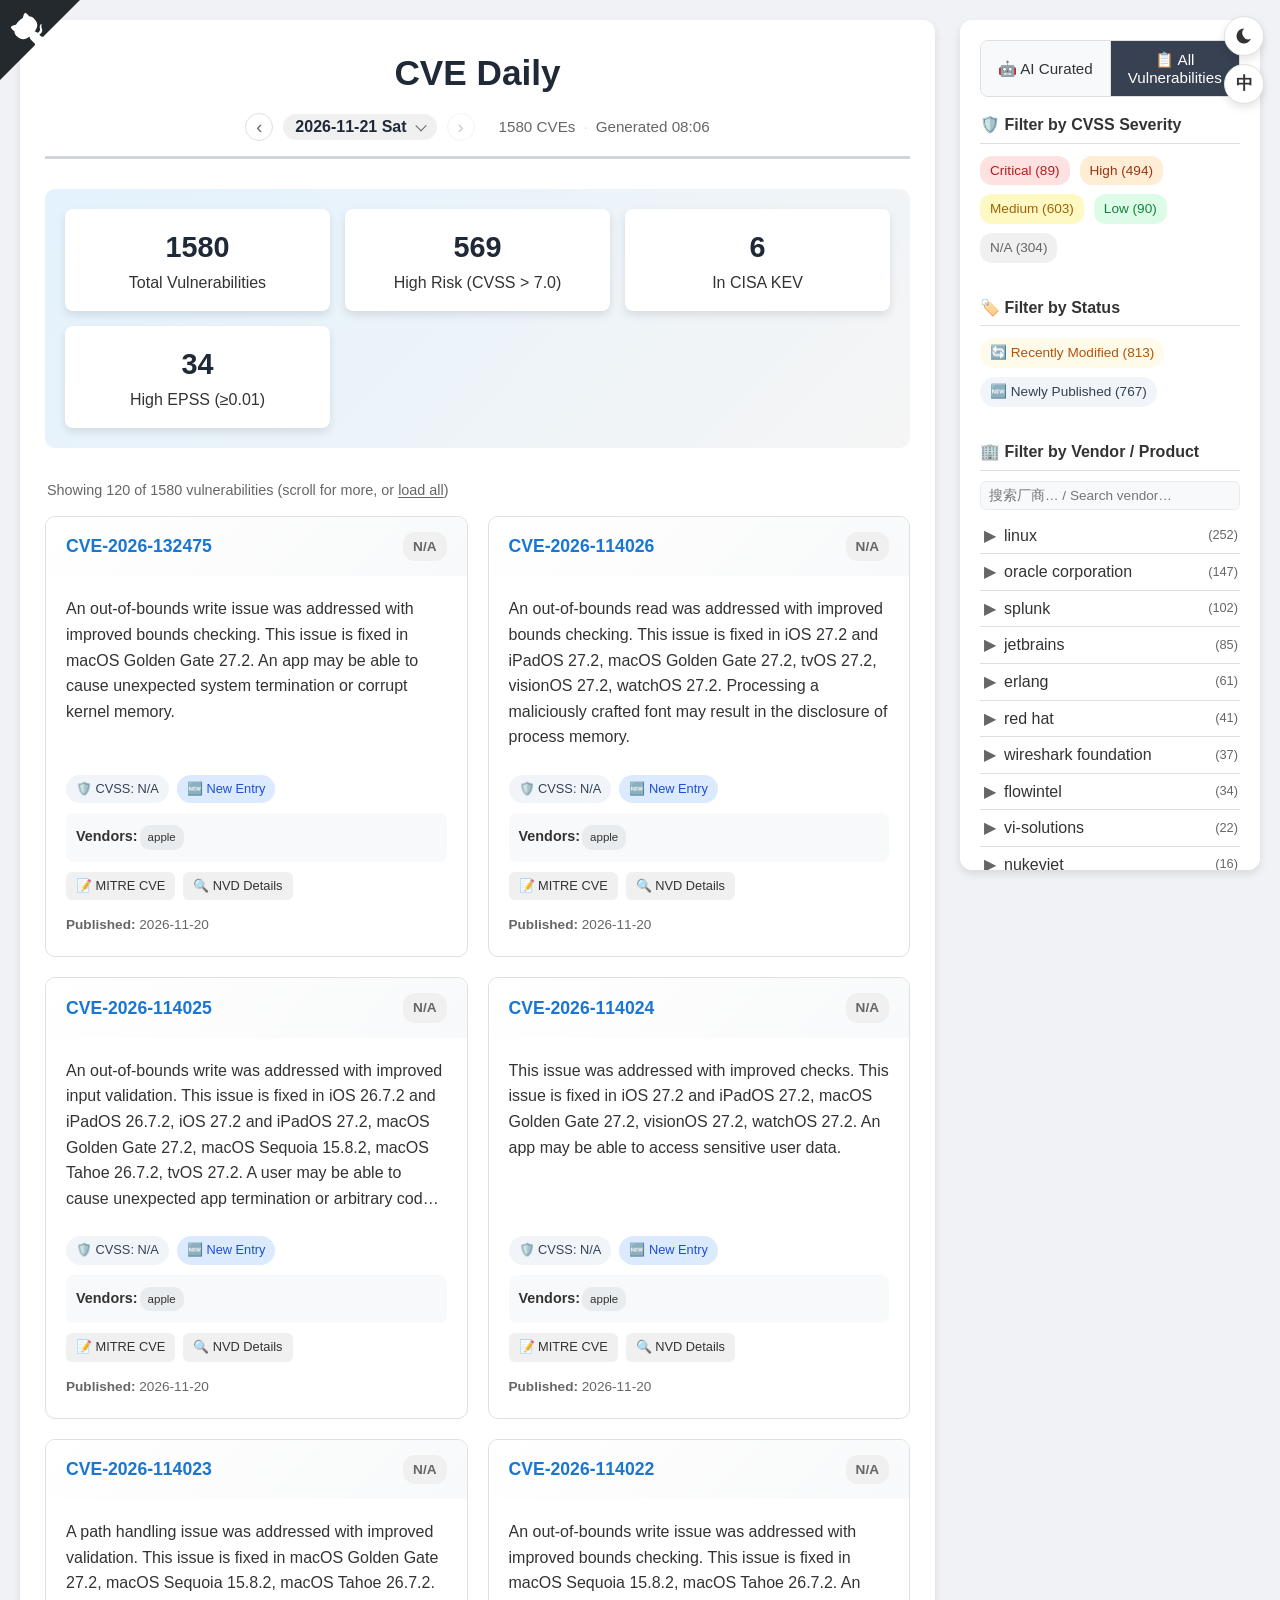
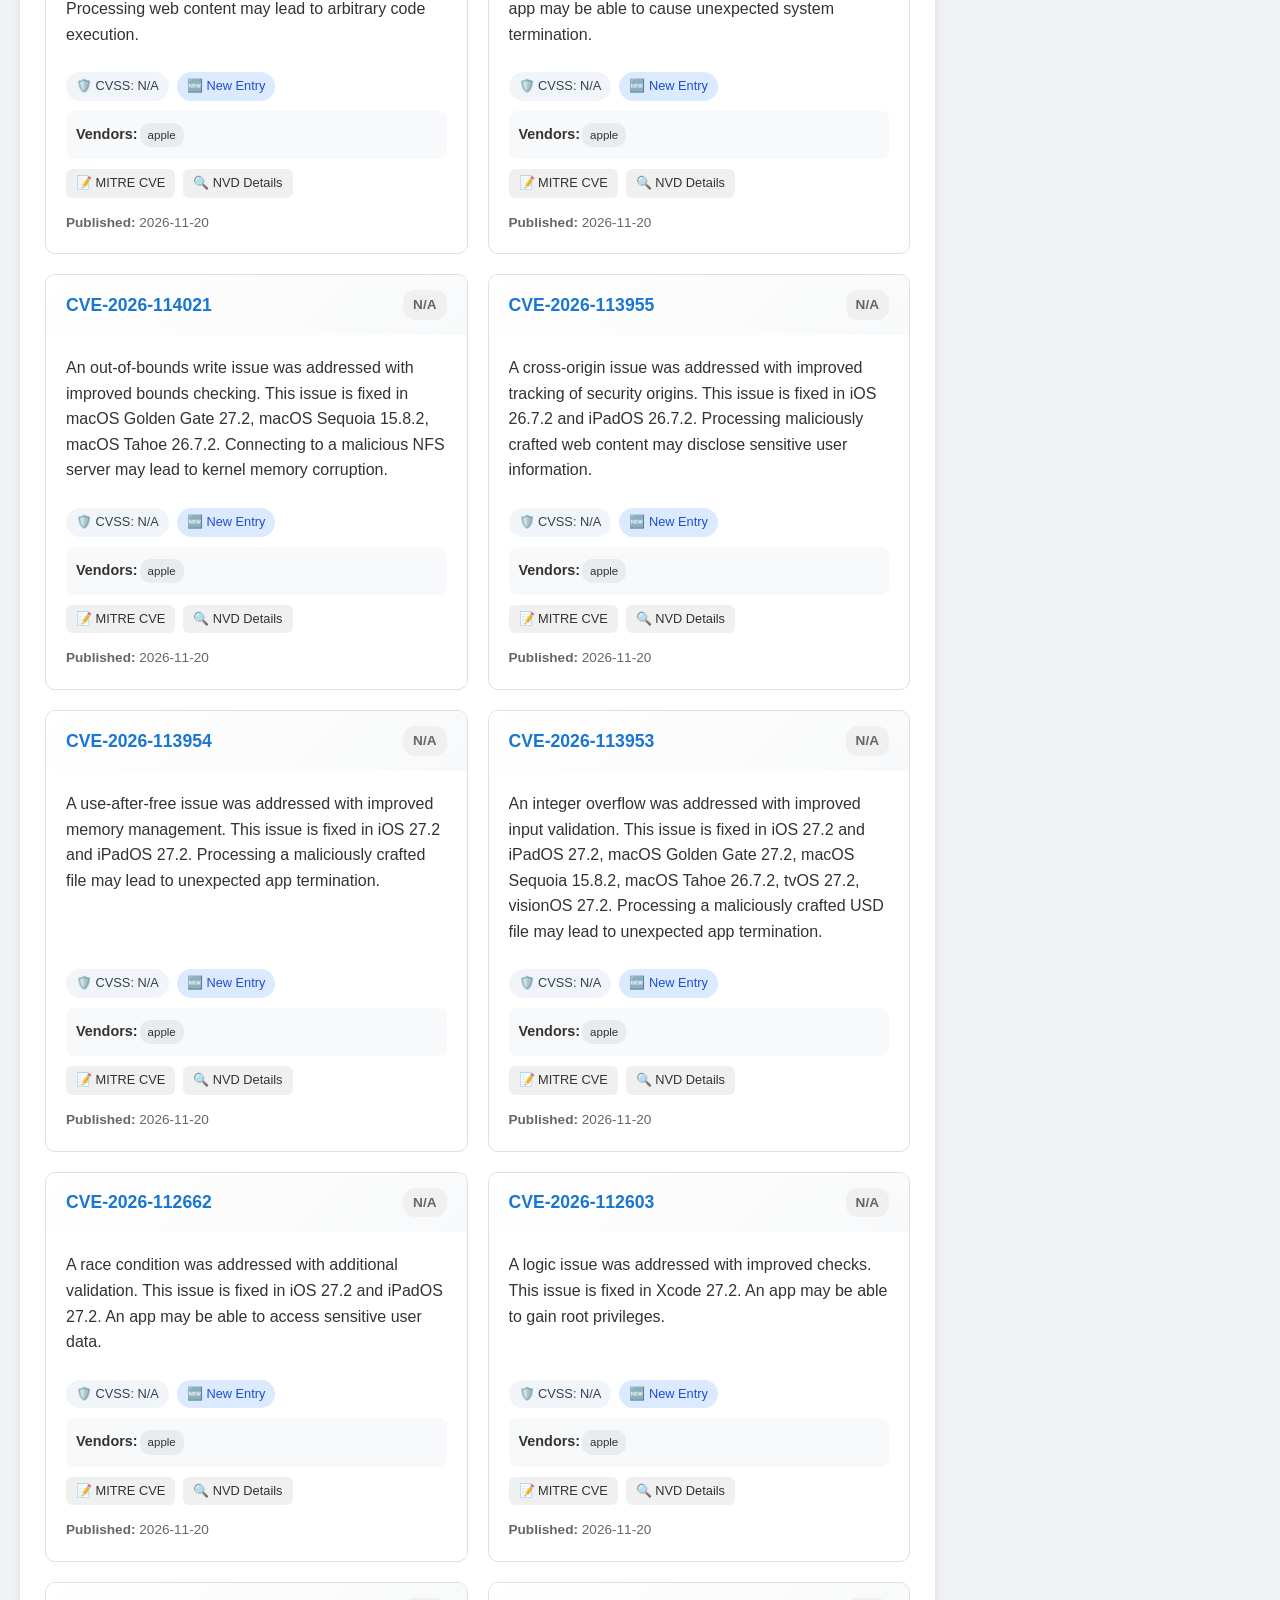
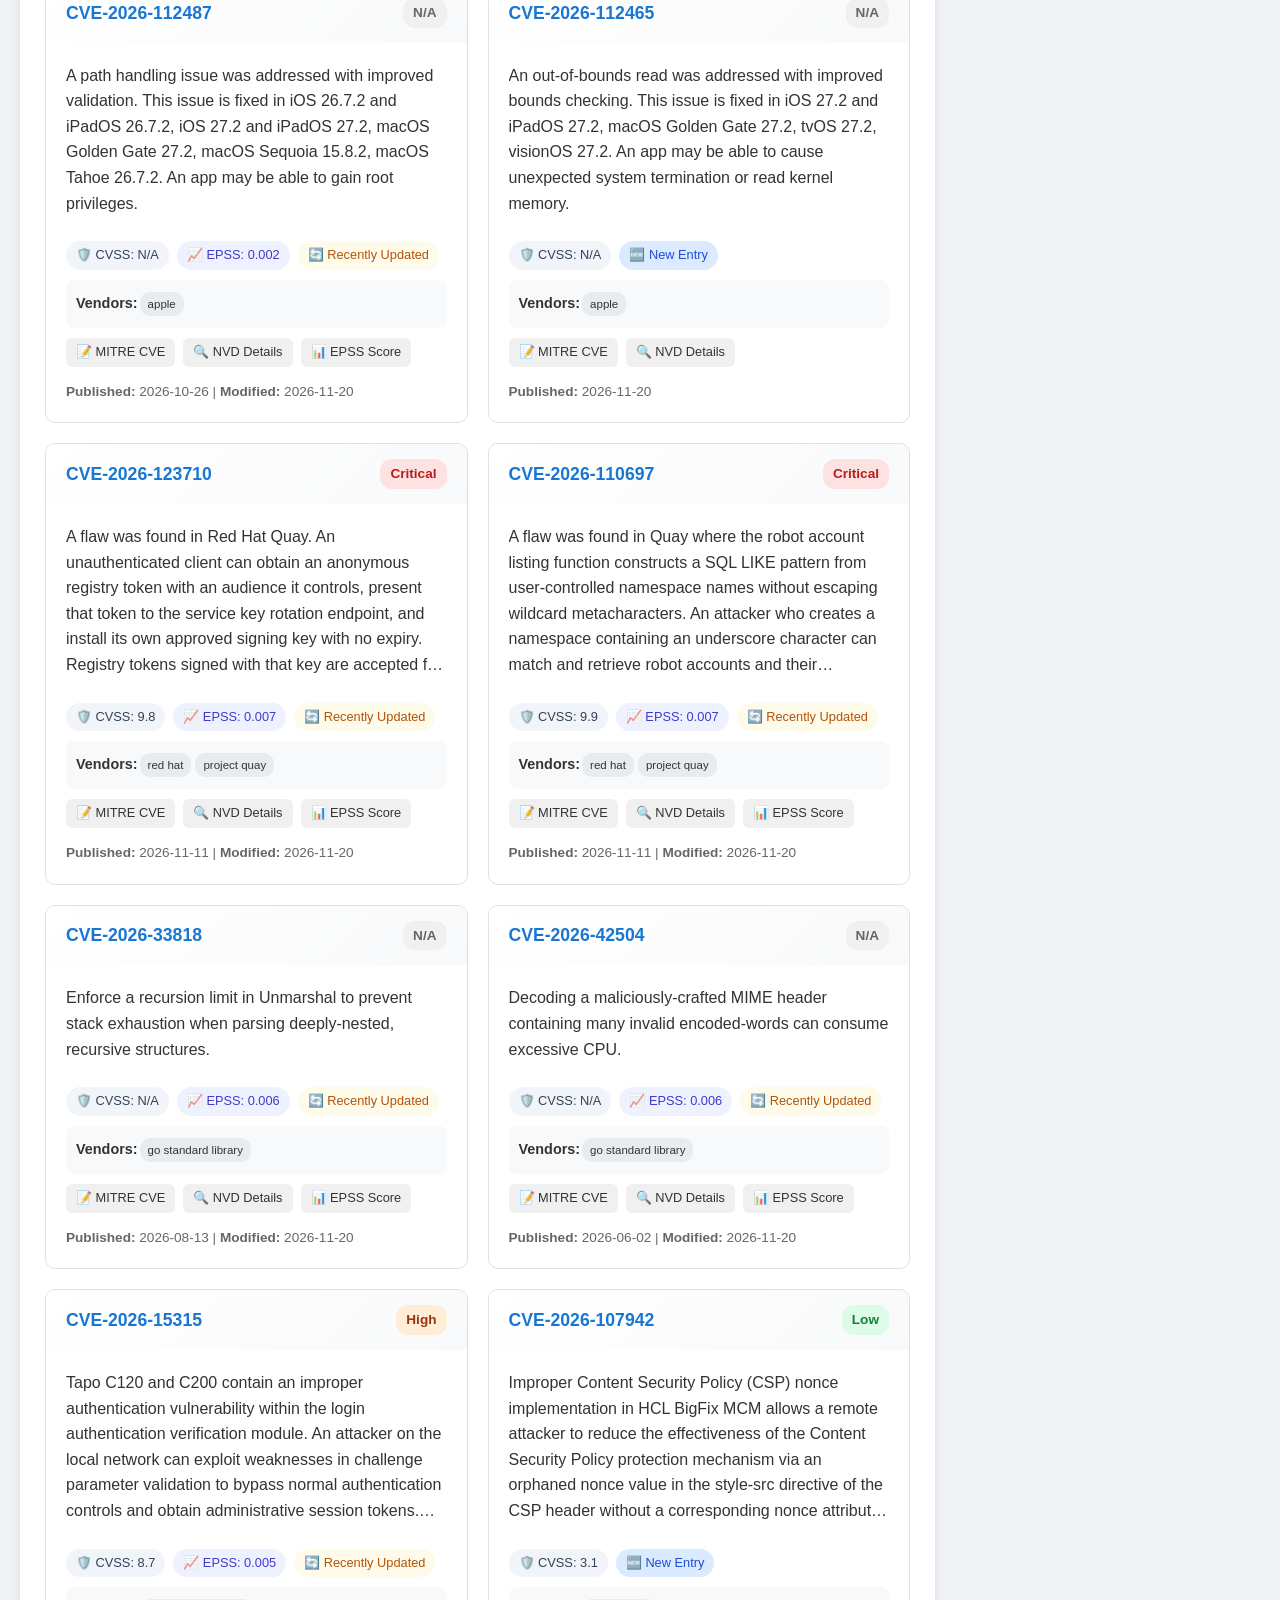
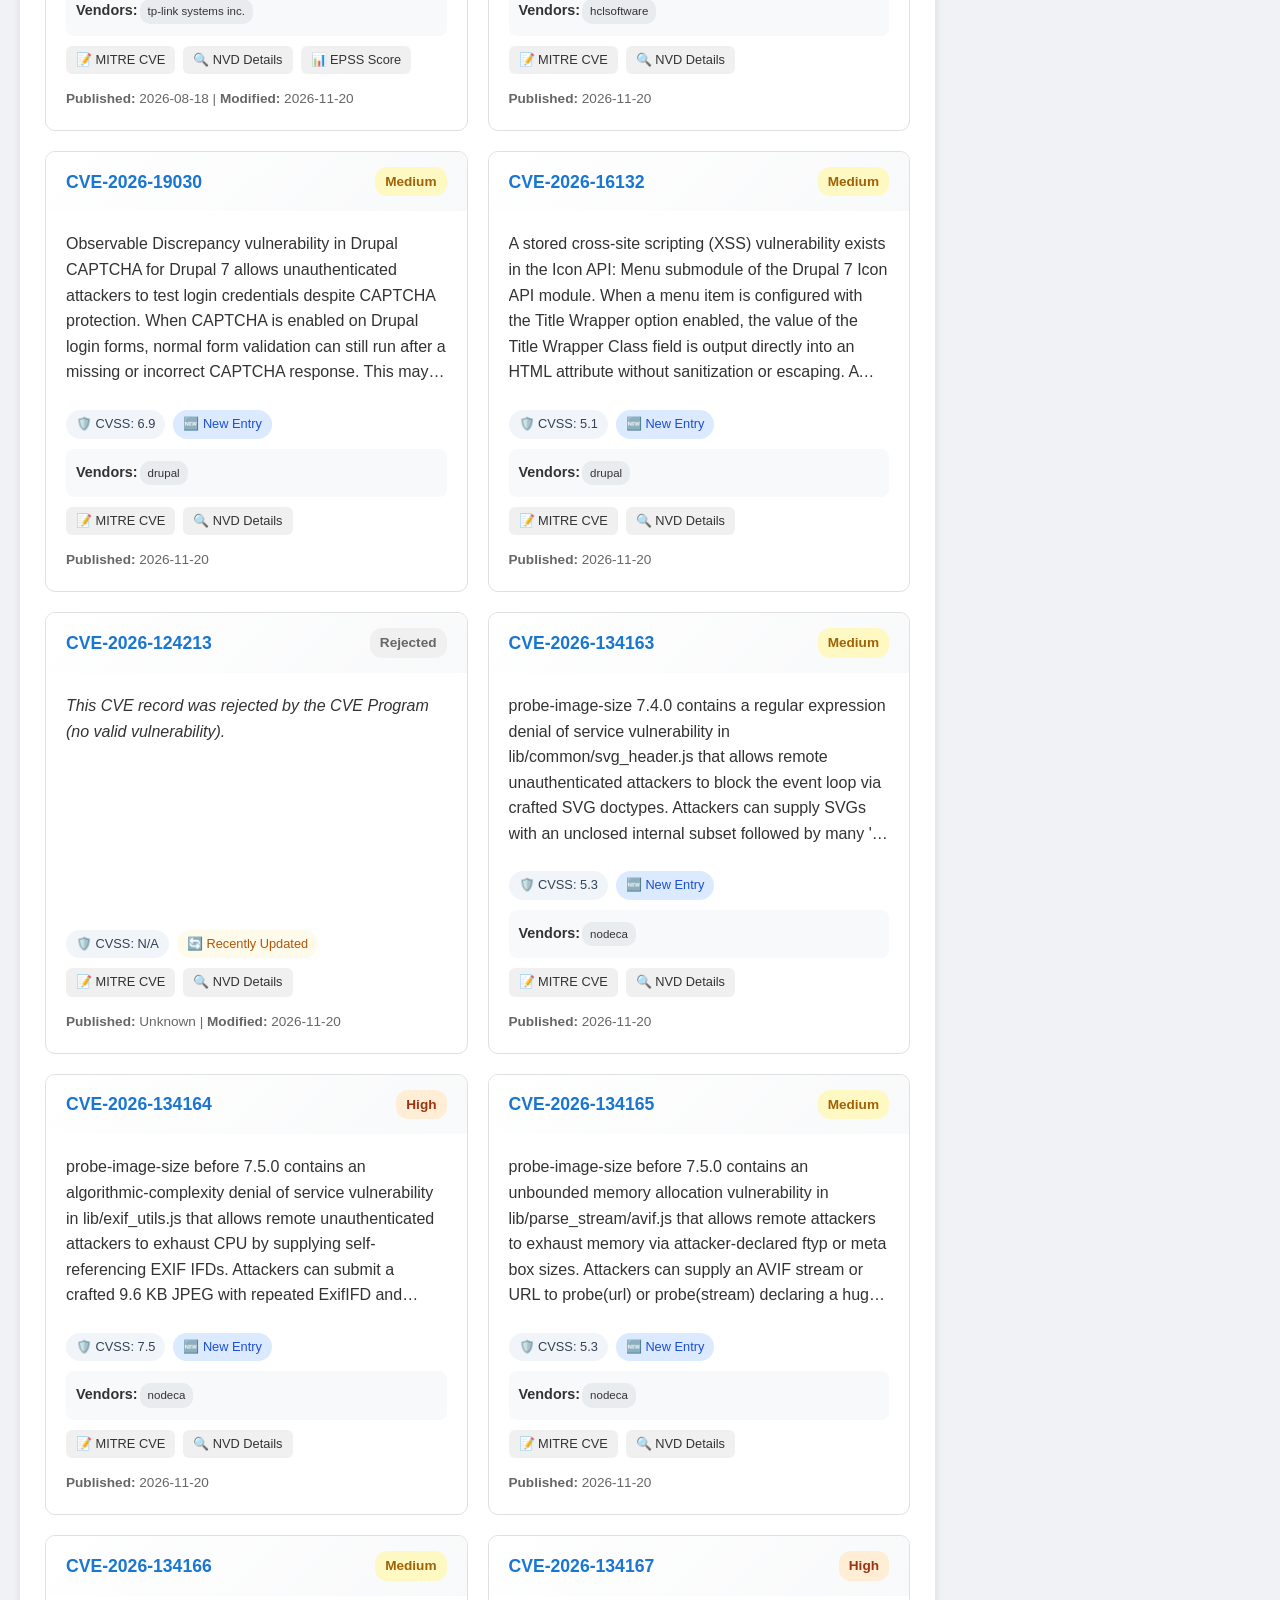
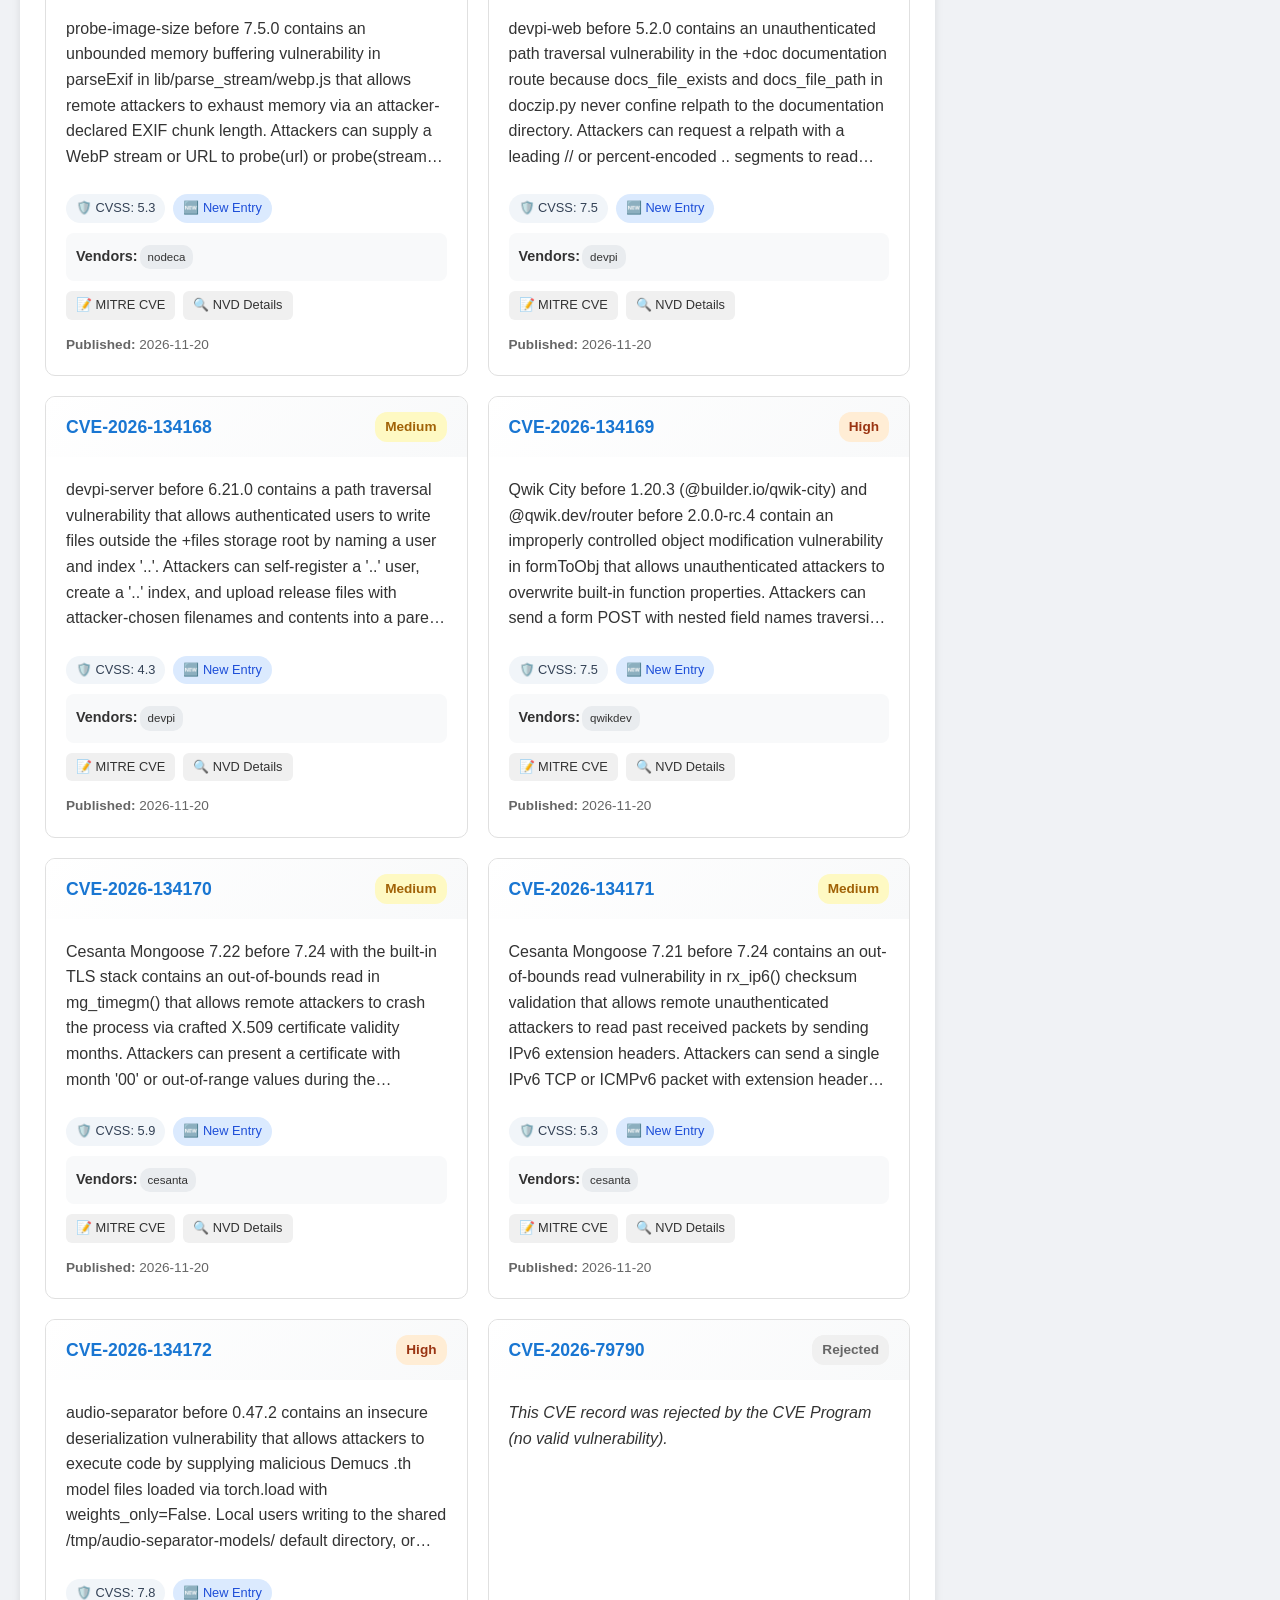
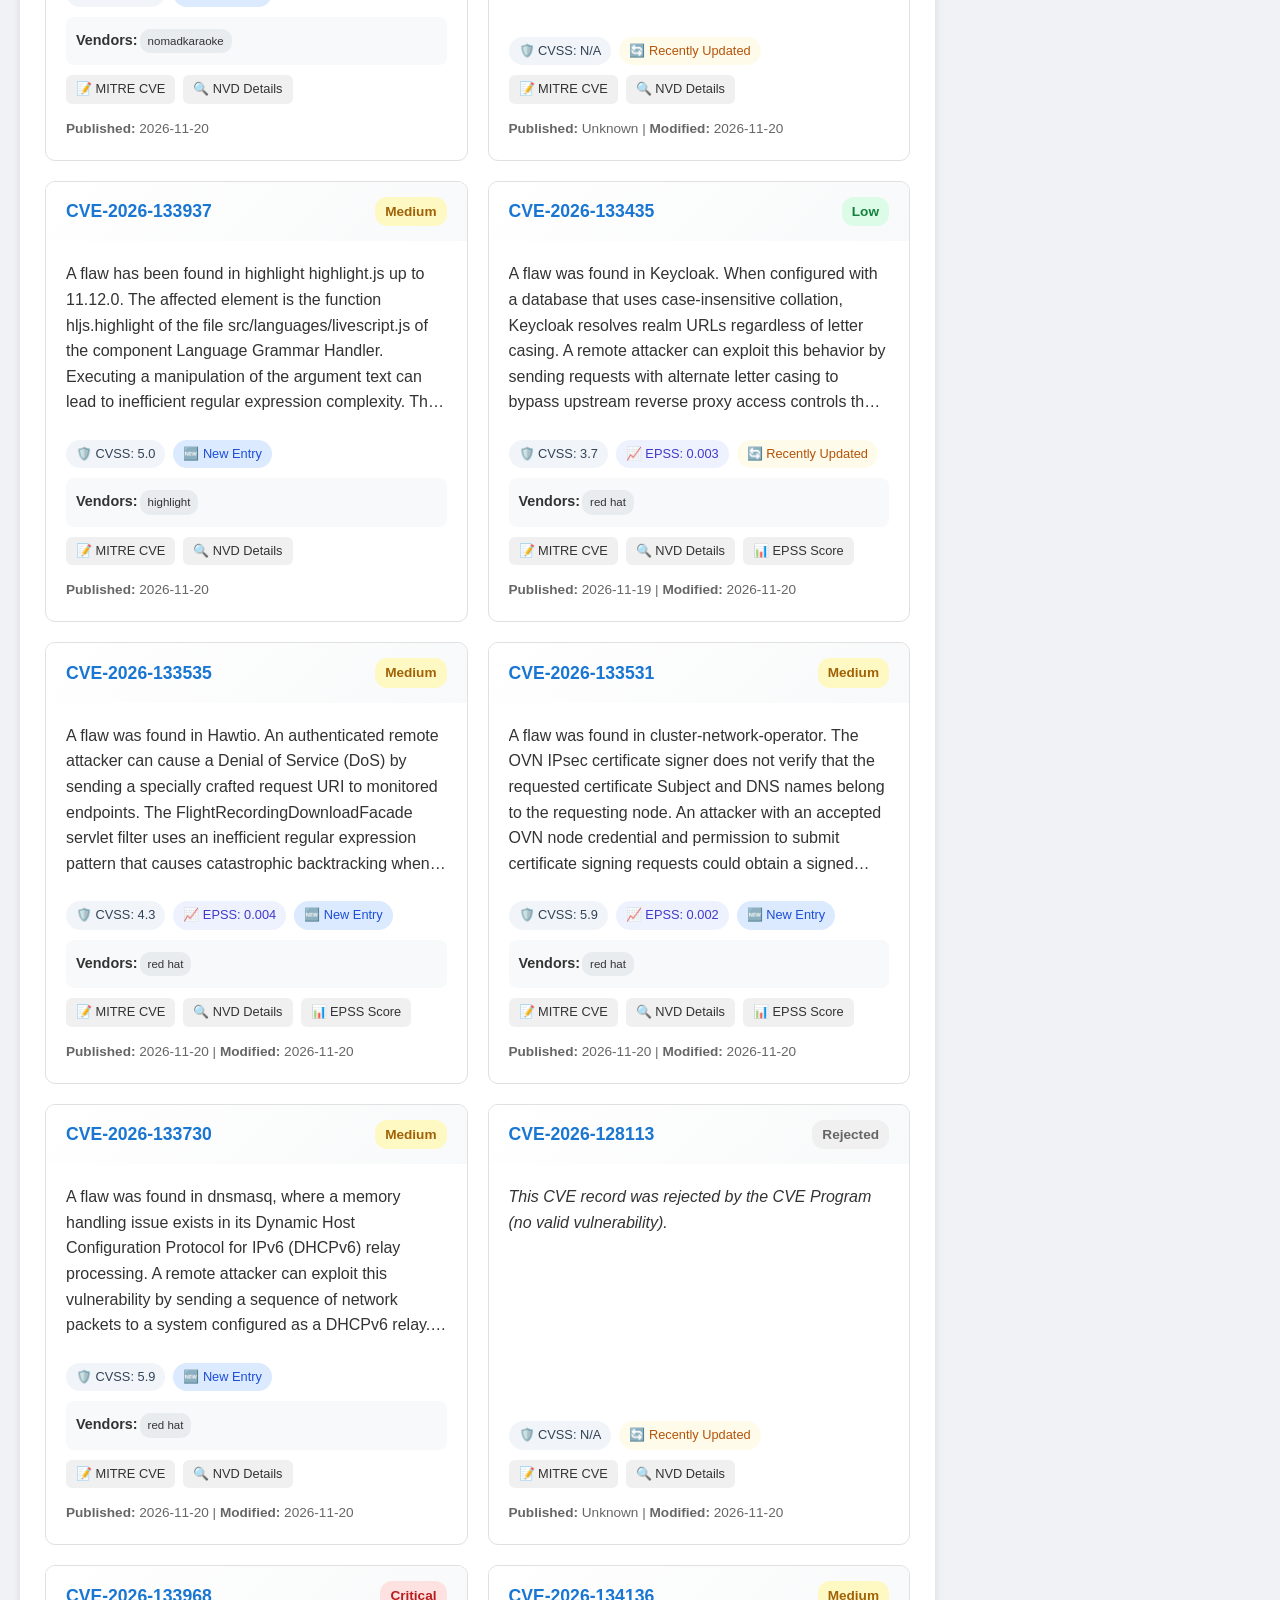
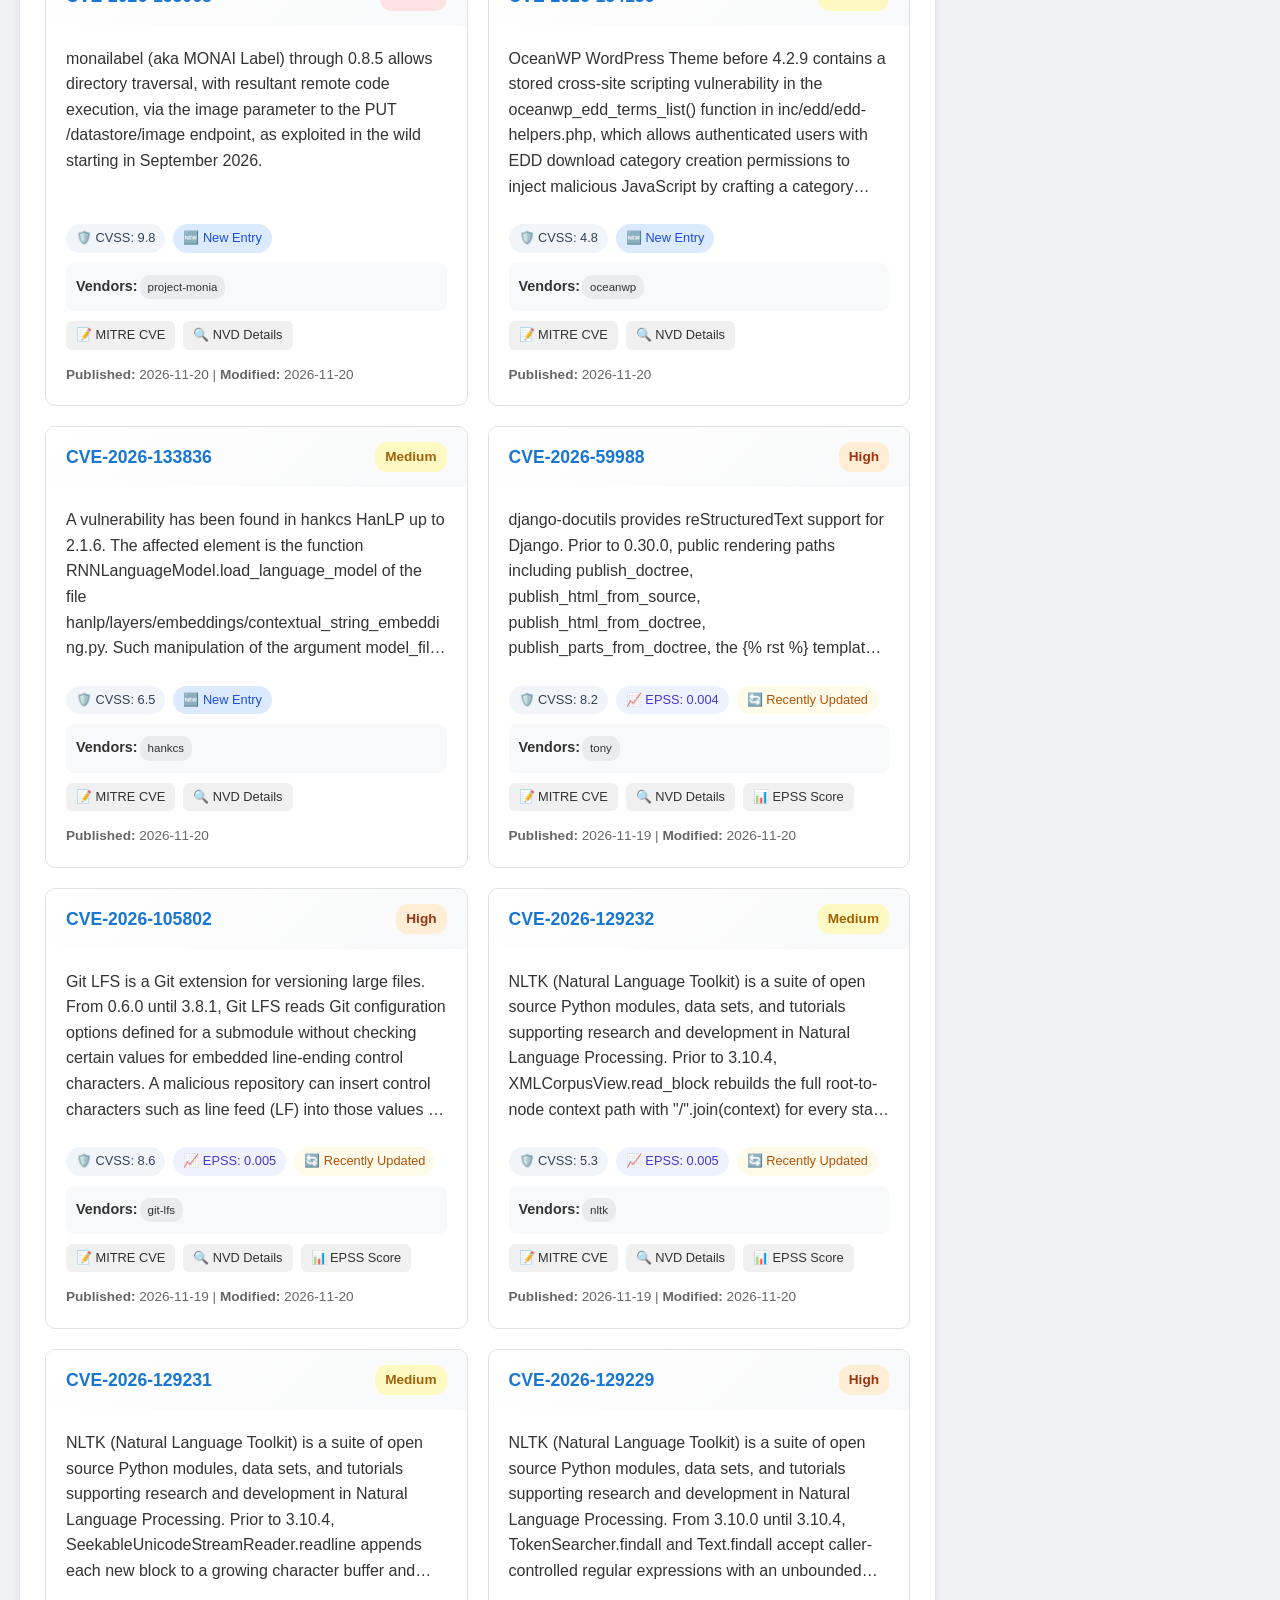
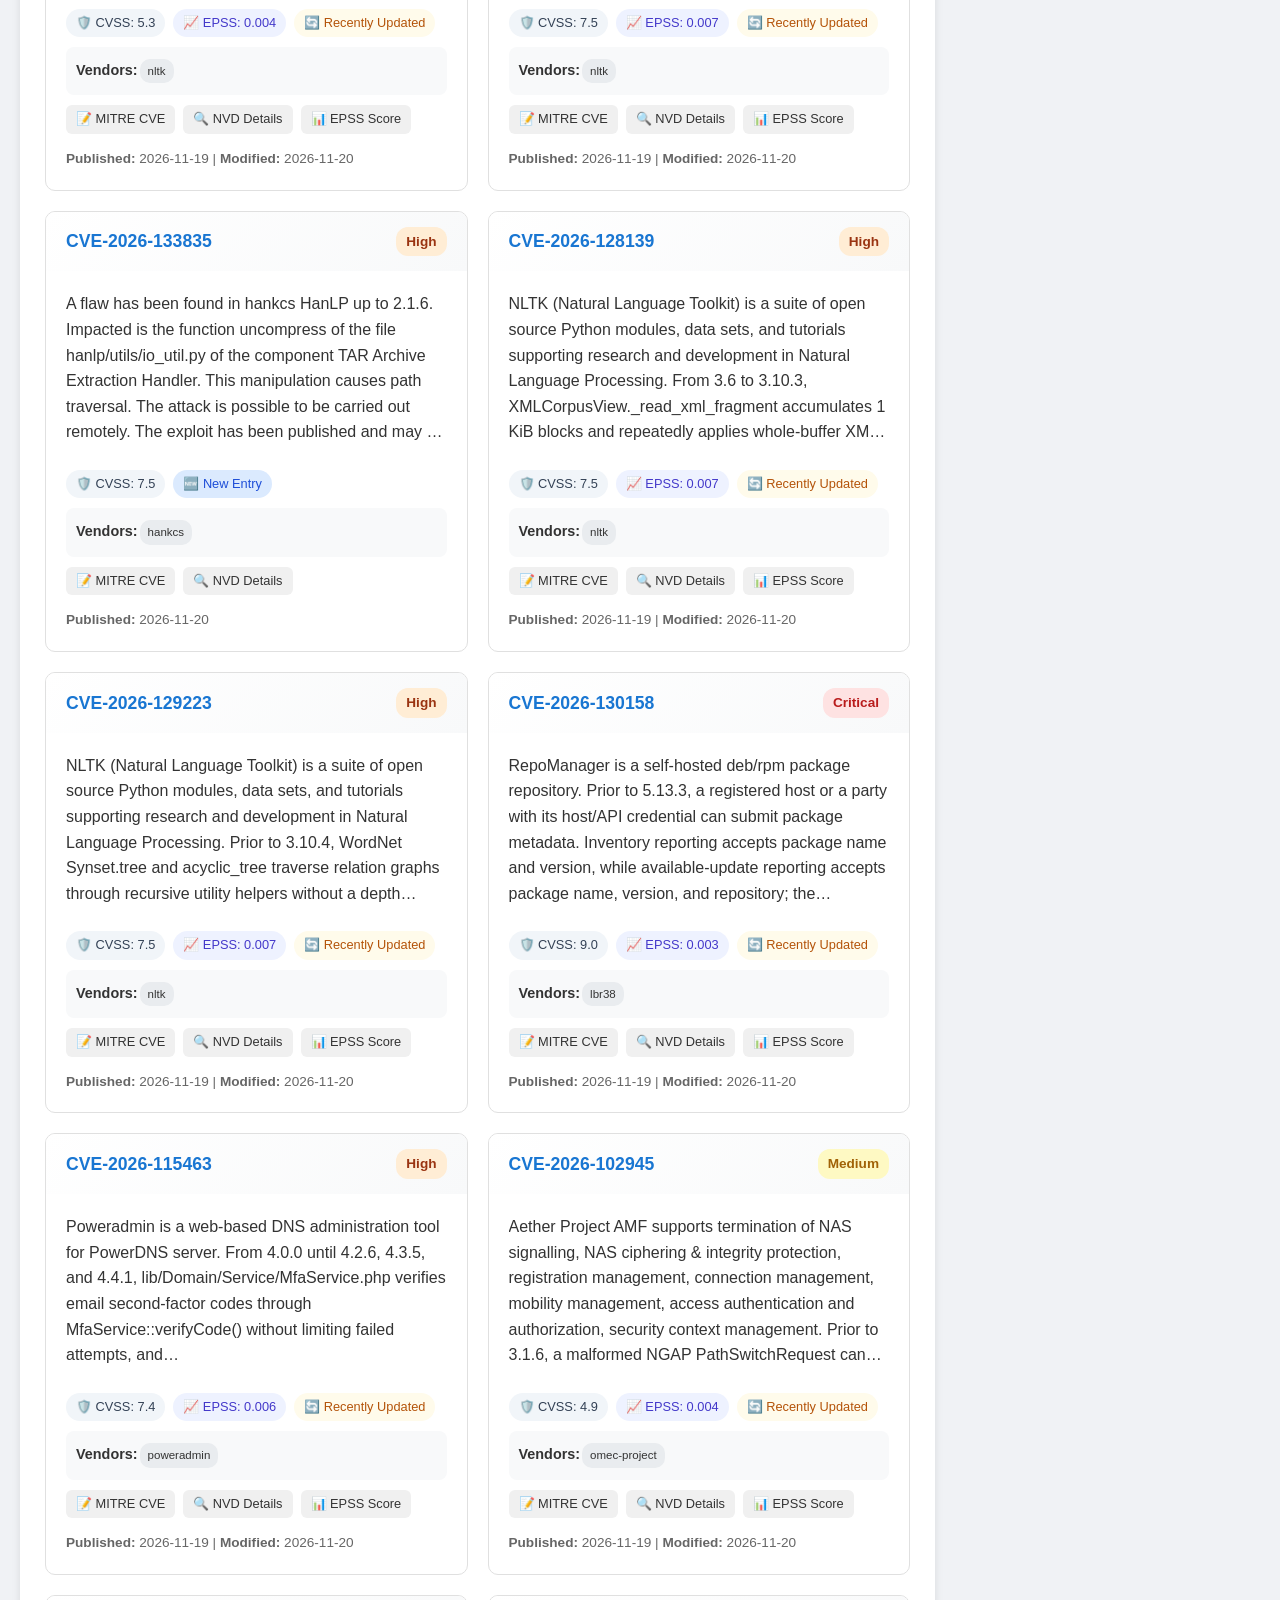
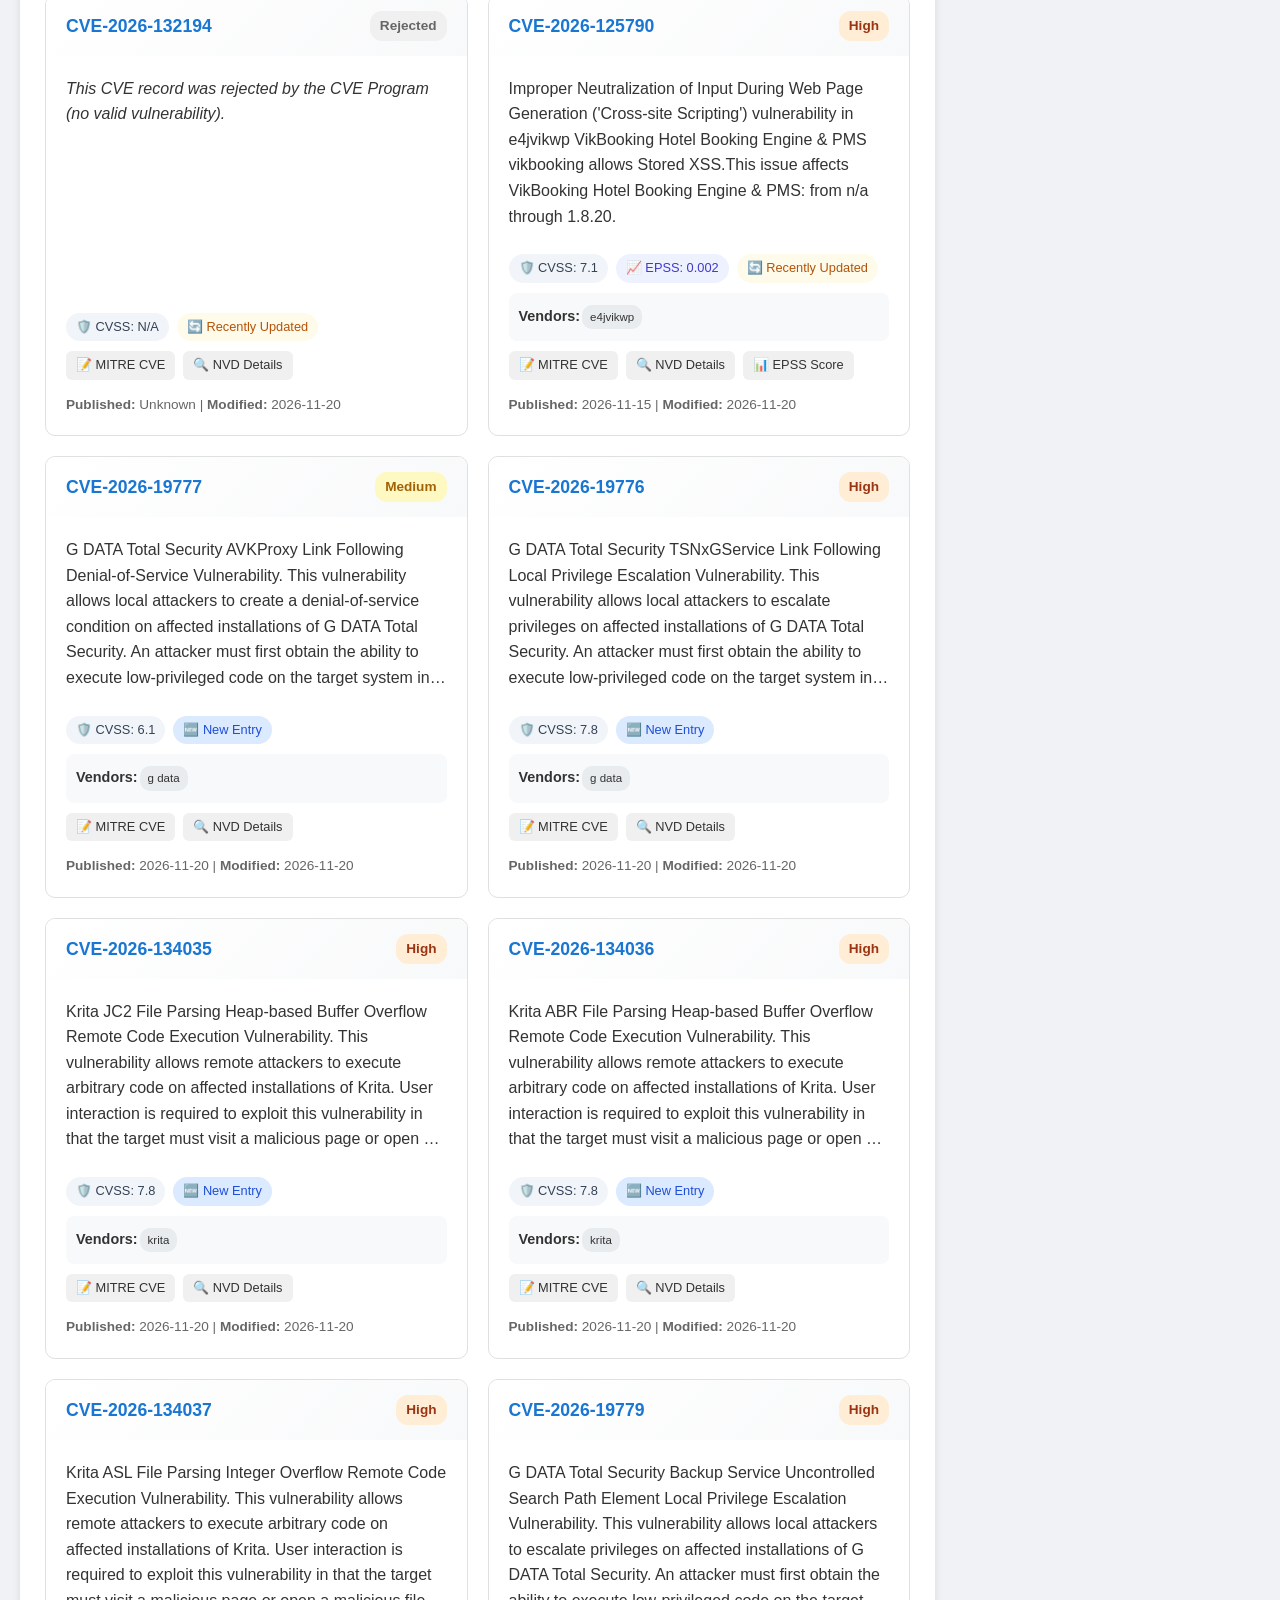
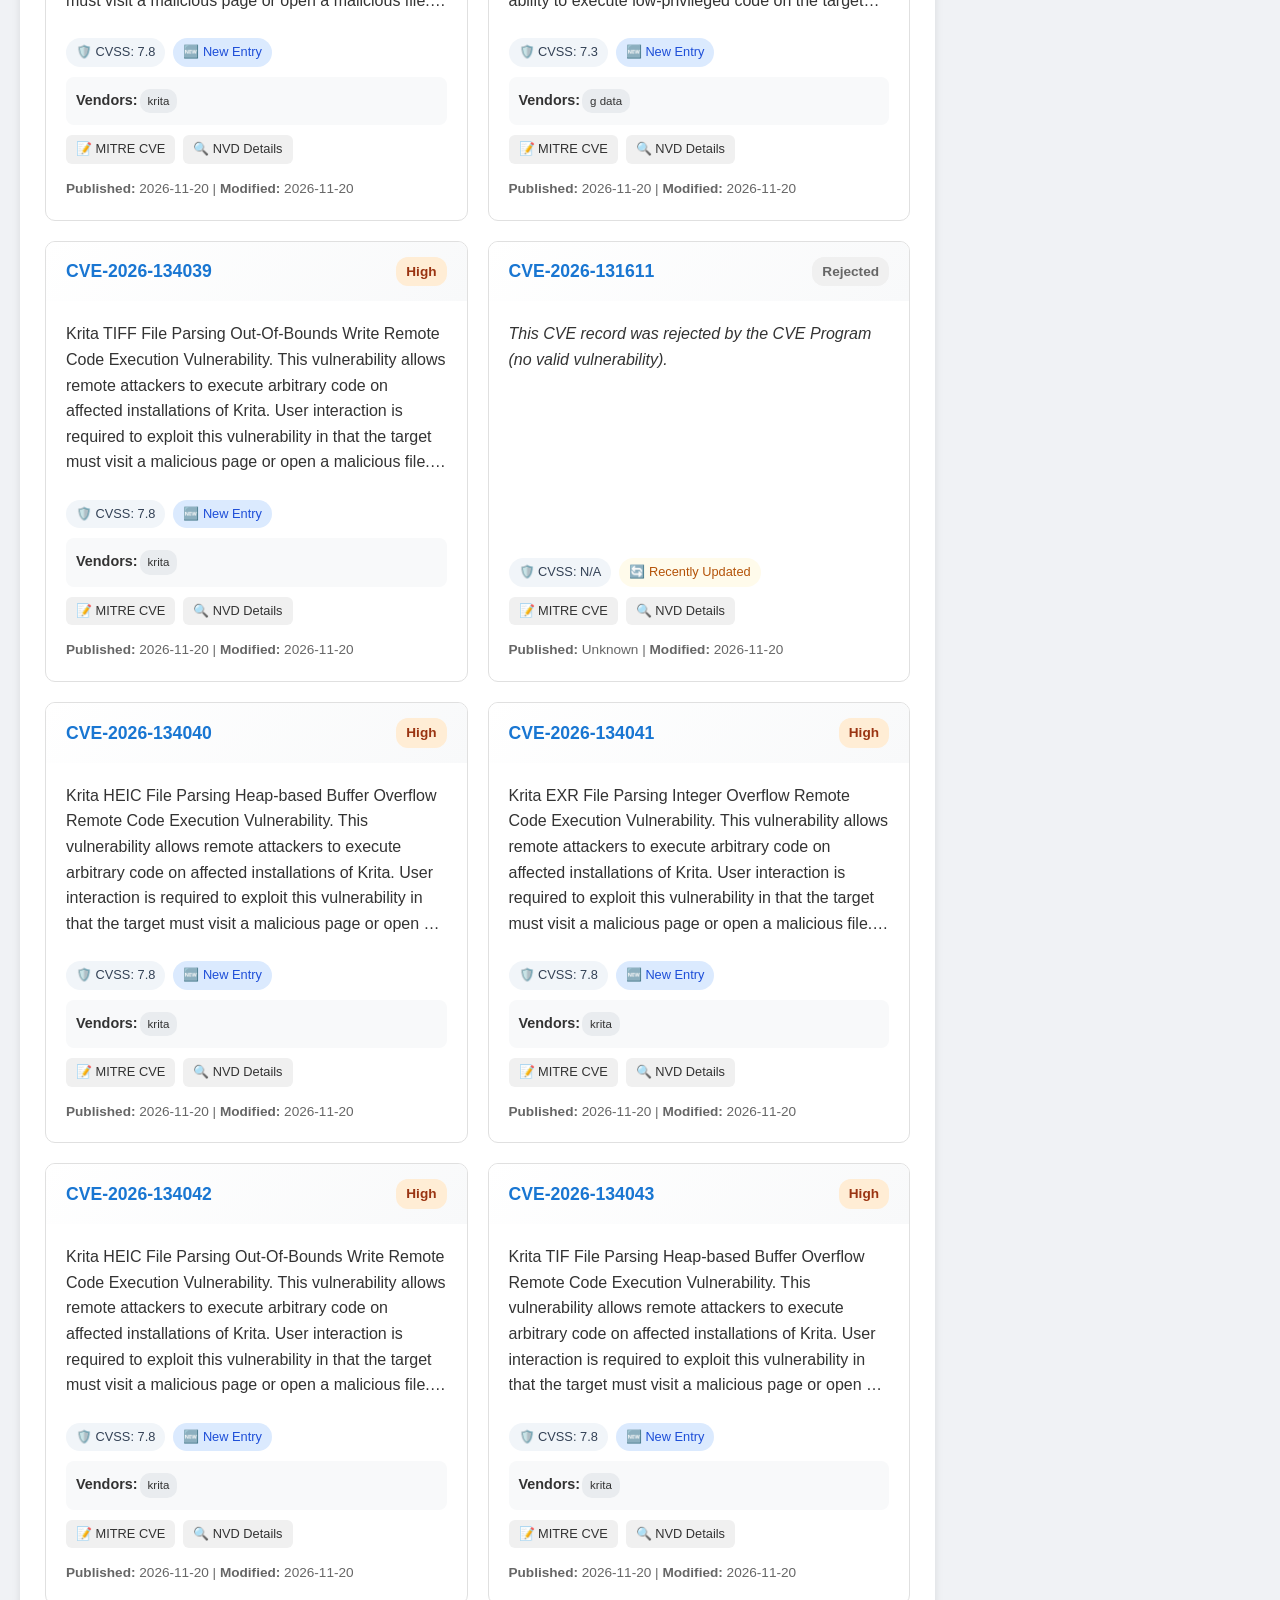
==== docs/index.html @ 3926c316 "CVE Daily update - 2026-11-21 Updated security reports in docs/" ====
<!DOCTYPE html>
<html lang="en">
<head>
    <meta charset="UTF-8">
    <meta name="viewport" content="width=device-width, initial-scale=1.0">
    <title>CVE Daily - 2026-11-21</title>
    <!-- Theme + language initialization - must run before the stylesheet
         and renderer to prevent a flash of wrong theme/language -->
    <script>
        (function() {
            const savedTheme = localStorage.getItem('theme');
            const systemPrefersDark = window.matchMedia('(prefers-color-scheme: dark)').matches;

            if (savedTheme) {
                document.documentElement.setAttribute('data-theme', savedTheme);
            } else if (systemPrefersDark) {
                document.documentElement.setAttribute('data-theme', 'dark');
            }

            // Default to English; 'zh' opts into the Chinese UI
            if (localStorage.getItem('cve-lang') === 'zh') {
                document.documentElement.classList.add('lang-mode-zh');
            }
        })();
    </script>
    <link rel="stylesheet" href="assets/report.css?v=3c14cc380a">
    <link rel="alternate" type="application/rss+xml" href="ai/feed.xml" hreflang="en" title="CVE Daily — AI Curated (English)">
    <link rel="alternate" type="application/rss+xml" href="ai/feed_zh.xml" hreflang="zh-CN" title="CVE 日报 — AI 精选 (中文)">
    <!-- Data pointers: the shell stays byte-identical across days except
         these two URLs, so the browser caches the shell + assets and only
         re-downloads the (daily-changing) data files -->
    <script>
        window.DAILY_CVE_DATA_URL = "data/2026/cves_20261121.json";
        window.DAILY_CVE_AI_URL = null;
    </script>
</head>
<body>
    <a href="https://github.com/secnotes/cvedaily" class="github-corner" aria-label="View source on GitHub">
        <svg width="80" height="80" viewBox="0 0 250 250" class="github-corner-svg" aria-hidden="true">
            <path d="M0,0 L115,115 L130,115 L142,142 L250,250 L250,0 Z" class="github-corner-bg"></path>
            <path d="M128.3,109.0 C113.8,99.7 119.0,89.6 119.0,89.6 C122.0,82.7 120.5,78.6 120.5,78.6 C119.2,72.0 123.4,76.3 123.4,76.3 C127.3,80.9 125.5,87.3 125.5,87.3 C122.9,97.6 130.6,101.9 134.4,103.2" fill="currentColor" style="transform-origin: 130px 106px;" class="octo-arm"></path>
            <path d="M115.0,115.0 C114.9,115.1 118.7,116.5 119.8,115.4 L133.7,101.6 C136.9,99.2 139.9,98.4 142.2,98.6 C133.8,88.0 127.5,74.4 143.8,58.0 C148.5,53.4 154.0,51.2 159.7,51.0 C160.3,49.4 163.2,43.6 171.4,40.1 C171.4,40.1 176.1,42.5 178.8,56.2 C183.1,58.6 187.2,61.8 190.9,65.4 C194.5,69.0 197.7,73.2 200.1,77.6 C213.8,80.2 216.3,84.9 216.3,84.9 C212.7,93.1 206.9,96.0 205.4,96.6 C205.1,102.4 203.0,107.8 198.3,112.5 C181.9,128.9 168.3,122.5 157.7,114.1 C157.9,116.9 156.7,120.9 152.7,124.9 L141.0,136.5 C139.8,137.7 141.6,141.9 141.8,141.8 Z" fill="currentColor" class="octo-body"></path>
        </svg>
    </a>
    <!-- Floating controls: theme + language (top-right), back-to-top (bottom-right) -->
    <div class="float-controls">
        <!-- SVG hamburger instead of the ☰ glyph: the trigram character
             has asymmetric side bearings in mobile system fonts, so its
             strokes look off-center even though the button centers its
             em box -->
        <button class="float-btn" id="filter-fab" onclick="toggleSidebar()" title="Filters / 筛选" aria-label="Open filters">
            <svg class="menu-icon" viewBox="0 0 24 24" aria-hidden="true">
                <rect x="3" y="5" width="18" height="2" rx="1"></rect>
                <rect x="3" y="11" width="18" height="2" rx="1"></rect>
                <rect x="3" y="17" width="18" height="2" rx="1"></rect>
            </svg>
        </button>
        <button class="float-btn" onclick="toggleTheme()" aria-label="Toggle theme" title="Dark mode / 深色模式">
            <svg class="moon-icon" viewBox="0 0 24 24" fill="currentColor">
                <path d="M12 3c.132 0 .263 0 .393 0a7.5 7.5 0 0 0 7.92 12.446a9 9 0 1 1 -8.313 -12.454z"/>
            </svg>
            <svg class="sun-icon" viewBox="0 0 24 24" fill="currentColor">
                <path d="M12 7c-2.76 0-5 2.24-5 5s2.24 5 5 5 5-2.24 5-5-2.24-5-5-5zM2 13h2c.55 0 1-.45 1-1s-.45-1-1-1H2c-.55 0-1 .45-1 1s.45 1 1 1zm18 0h2c.55 0 1-.45 1-1s-.45-1-1-1h-2c-.55 0-1 .45-1 1s.45 1 1 1zM11 2v2c0 .55.45 1 1 1s1-.45 1-1V2c0-.55-.45-1-1-1s-1 .45-1 1zm0 18v2c0 .55.45 1 1 1s1-.45 1-1v-2c0-.55-.45-1-1-1s-1 .45-1 1zM5.99 4.58a.996.996 0 00-1.41 0 .996.996 0 000 1.41l1.06 1.06c.39.39 1.03.39 1.41 0s.39-1.03 0-1.41L5.99 4.58zm12.37 12.37a.996.996 0 00-1.41 0 .996.996 0 000 1.41l1.06 1.06c.39.39 1.03.39 1.41 0 .39-.39.39-1.03 0-1.41l-1.06-1.06zm1.06-10.96a.996.996 0 000-1.41.996.996 0 00-1.41 0l-1.06 1.06c-.39.39-.39 1.03 0 1.41s1.03.39 1.41 0l1.06-1.06zM7.05 18.36a.996.996 0 000-1.41.996.996 0 00-1.41 0L4.58 18.36c-.39.39-.39 1.03 0 1.41.39.39 1.03.39 1.41 0l1.06-1.06z"/>
            </svg>
        </button>
        <button class="float-btn" onclick="toggleLang()" aria-label="Switch language / 切换语言" title="切换到中文 / Switch to Chinese" style="font-weight: 700;">
            <span class="lang-label-en">中</span>
            <span class="lang-label-zh">EN</span>
        </button>
    </div>
    <button id="back-to-top" onclick="scrollToTop()" title="Back to top / 回到顶部">↑</button>
    <div class="sidebar-backdrop" id="sidebar-backdrop" onclick="toggleSidebar(false)"></div>
    <div class="container">
        <div class="main-content">
            <header>
                <!-- The headline stands alone; the date lives on a meta row
                     below it: prev/next day arrows, the date chip (which is
                     the picker), and a count/generated line. This keeps the
                     title from sharing its line - and scale - with a widget,
                     and moves the footer's generated-time up where it is
                     actually read -->
                <h1><span class="lang-en">CVE Daily</span><span class="lang-zh">CVE日报</span></h1>
                <div class="meta-row">
                    <!-- two unbreakable clusters (date control | count +
                         generated time): the meta-row gap separates the
                         clusters, and when a narrow screen wraps the row,
                         each cluster is a single flex item and centers on
                         its own line exactly -->
                    <span class="date-cluster">
                        <button type="button" class="date-nav" id="date-prev" onclick="switchDateStep(-1)" aria-label="Previous day / 前一天" title="Previous day / 前一天" disabled>&#8249;</button>
                        <span class="title-date">
                            <button type="button" id="date-btn" onclick="toggleDatePanel(event)" aria-haspopup="listbox" aria-expanded="false" aria-label="Report date / 报告日期">2026-11-21</button>
                            <div id="date-panel" class="date-panel" role="listbox"></div>
                        </span>
                        <button type="button" class="date-nav" id="date-next" onclick="switchDateStep(1)" aria-label="Next day / 后一天" title="Next day / 后一天" disabled>&#8250;</button>
                    </span>
                    <span class="meta-group">
                        <span class="meta-info"><span id="meta-total">1580</span> <span class="lang-en">CVEs</span><span class="lang-zh">条 CVE</span></span>
                        <span class="meta-sep" aria-hidden="true">·</span>
                        <span class="meta-info"><span class="lang-en">Generated</span><span class="lang-zh">生成于</span> <span id="generated-time">08:06</span></span>
                    </span>
                </div>
            </header>

            <!-- No section heading here: the stat cards are self-labeled and
                 the summary-box styling already groups them - a "Summary"
                 title would only burn first-screen vertical space -->
            <div class="summary-box">
                <div class="summary-stats">
                    <div class="stat-card" onclick="applySingleFilter('all')">
                        <div class="stat-number" id="stat-total">1580</div>
                        <div><span class="lang-en">Total Vulnerabilities</span><span class="lang-zh">漏洞总数</span></div>
                    </div>
                    <div class="stat-card" onclick="applySingleFilter('high-risk')">
                        <div class="stat-number" id="stat-high-risk">569</div>
                        <div><span class="lang-en">High Risk (CVSS &gt; 7.0)</span><span class="lang-zh">高危 (CVSS &gt; 7.0)</span></div>
                    </div>
                    <div class="stat-card" onclick="applySingleFilter('cisa')">
                        <div class="stat-number" id="stat-cisa">6</div>
                        <div><span class="lang-en">In CISA KEV</span><span class="lang-zh">CISA KEV 收录</span></div>
                    </div>
                    <div class="stat-card" onclick="applySingleFilter('epss')">
                        <div class="stat-number" id="stat-epss">34</div>
                        <div><span class="lang-en">High EPSS (≥0.01)</span><span class="lang-zh">高 EPSS (≥0.01)</span></div>
                    </div>
                </div>
            </div>

            <!-- Original View (All Vulnerabilities) - cards are rendered
                 client-side from the daily JSON in batches as the user
                 scrolls (see assets/report.js) -->
            <div class="original-view" id="original-view">
                <div class="grid-status" id="original-status"><span class="lang-en">Loading CVE data…</span><span class="lang-zh">正在加载 CVE 数据…</span></div>
                <div class="cve-grid" id="cve-grid"></div>
                <div class="grid-sentinel" id="original-sentinel"></div>
            </div>

            <!-- AI Curated View - also rendered client-side from JSON -->
            <div class="ai-view" id="ai-view">
                <div class="grid-status" id="ai-status"></div>
                <div id="ai-content"></div>
                <div class="grid-sentinel" id="ai-sentinel"></div>
            </div>
        </div>

        <div class="sidebar">
            <button class="sidebar-close" onclick="toggleSidebar(false)" aria-label="Close filters / 关闭筛选">✕</button>
            <!-- View Toggle Buttons (hidden on days without AI data) -->
            <div class="view-toggle" id="view-toggle">
                <button class="view-toggle-btn" onclick="switchView('ai')">🤖 <span class="lang-en">AI Curated</span><span class="lang-zh">AI精选</span></button>
                <button class="view-toggle-btn active" onclick="switchView('original')">📋 <span class="lang-en">All Vulnerabilities</span><span class="lang-zh">全部漏洞</span></button>
            </div>

            <!-- Original Sidebar (Filters) -->
            <div class="sidebar-section" id="original-sidebar">
            <div class="filter-section">
                <div class="filter-title">🛡️ <span class="lang-en">Filter by CVSS Severity</span><span class="lang-zh">按 CVSS 严重度筛选</span></div>
                <div style="display: flex; flex-wrap: wrap; gap: 5px;">
                    <span class="filter-item filter-critical" id="filter-critical" onclick="applySingleFilterBySeverity('critical')">Critical (89)</span>
                    <span class="filter-item filter-high" id="filter-high" onclick="applySingleFilterBySeverity('high')">High (494)</span>
                    <span class="filter-item filter-medium" id="filter-medium" onclick="applySingleFilterBySeverity('medium')">Medium (603)</span>
                    <span class="filter-item filter-low" id="filter-low" onclick="applySingleFilterBySeverity('low')">Low (90)</span>
                    <span class="filter-item filter-na" id="filter-na" onclick="applySingleFilterBySeverity('na')"><span class="lang-en">N/A</span><span class="lang-zh">未评分</span> (304)</span>
                </div>
            </div>

            <div class="filter-section">
                <div class="filter-title">🏷️ <span class="lang-en">Filter by Status</span><span class="lang-zh">按状态筛选</span></div>
                <div style="display: flex; flex-wrap: wrap; gap: 5px;">
                    <span class="filter-metric-tag filter-tag-exp" id="filter-modified" onclick="toggleStatusFilter('modified')">🔄 <span class="lang-en">Recently Modified (813)</span><span class="lang-zh">最近修改 (813)</span></span>
                    <span class="filter-metric-tag filter-tag-cvss" id="filter-published" onclick="toggleStatusFilter('published')">🆕 <span class="lang-en">Newly Published (767)</span><span class="lang-zh">新发布 (767)</span></span>
                </div>
            </div>

            <div class="filter-section" id="vendor-filter-section">
                <div class="filter-title">🏢 <span class="lang-en">Filter by Vendor / Product</span><span class="lang-zh">按厂商/产品筛选</span></div>
                <input class="vp-vendor-search" id="vp-vendor-search" type="search" placeholder="搜索厂商… / Search vendor…">
                <div id="vp-tree" class="vp-tree"></div>
            </div>
            </div>

            <!-- AI Sidebar (Category Navigation; content rebuilt per date) -->
            <div class="sidebar-section hidden" id="ai-sidebar">
                <div class="ai-category-nav">
                    <h4>📋 <span class="lang-en">Categories</span><span class="lang-zh">分类目录</span></h4>
                    <ul id="ai-nav-list">
                        <li onclick="scrollToCategory('Desktop_OS')">💻 <span class="lang-en">Desktop OS</span><span class="lang-zh">桌面操作系统</span> (17)</li><li onclick="scrollToCategory('IoT_Security')">📡 <span class="lang-en">IoT Security</span><span class="lang-zh">IoT安全</span> (11)</li><li onclick="scrollToCategory('Cloud_Security')">☁️ <span class="lang-en">Cloud Security</span><span class="lang-zh">云安全</span> (14)</li><li onclick="scrollToCategory('Network_Devices')">🌐 <span class="lang-en">Network Devices</span><span class="lang-zh">网络设备</span> (18)</li><li onclick="scrollToCategory('Industrial_Control')">🏭 <span class="lang-en">Industrial Control</span><span class="lang-zh">工业控制</span> (5)</li><li onclick="scrollToCategory('Web_Security')">🔐 <span class="lang-en">Web Security</span><span class="lang-zh">Web安全</span> (25)</li><li onclick="scrollToCategory('Databases___Middleware')">🗄️ <span class="lang-en">Databases &amp; Middleware</span><span class="lang-zh">数据库与中间件</span> (16)</li><li onclick="scrollToCategory('Other')">📌 <span class="lang-en">Other</span><span class="lang-zh">其他</span> (17)</li>
                    </ul>
                </div>
                <div class="ai-sidebar-stats">
                    <p>🤖 <span class="lang-en">AI Analysis</span><span class="lang-zh">AI智能分析</span></p>
                    <p><span class="lang-en">Analysis date:</span><span class="lang-zh">分析日期:</span> <span id="ai-stat-date">2026-11-21</span></p>
                    <p><span class="lang-en">Curated:</span><span class="lang-zh">精选漏洞:</span> <span id="ai-stat-count">123</span></p>
                    <p><span class="lang-en">Analyzed:</span><span class="lang-zh">候选漏洞:</span> <span id="ai-stat-analyzed">583</span></p>
                    <p><span class="lang-en">Model:</span><span class="lang-zh">模型来源:</span> <span id="ai-stat-model">qwen3.7-flash</span></p>
                </div>
            </div>

        </div>
    </div>

    <noscript>
        <div class="noscript-notice">
            <span class="lang-en">This report renders CVE cards with JavaScript. The complete raw data for this day is available as JSON:</span>
            <span class="lang-zh">本报告需要 JavaScript 渲染卡片。当日的完整原始数据可从 JSON 获取：</span>
            <a href="data/2026/cves_20261121.json">data/2026/cves_20261121.json</a>
        </div>
    </noscript>

    <!-- Footer -->
    <div class="footer">
        <p>
                &copy; 2026 <a href="https://github.com/secnotes" target="_blank">Security Notes</a>
            <span class="separator">|</span>
            <a href="https://github.com/secnotes/cvedaily" target="_blank" class="github-link">
                <svg class="github-icon" viewBox="0 0 24 24" fill="currentColor">
                    <path d="M12 .297c-6.63 0-12 5.373-12 12 0 5.303 3.438 9.8 8.205 11.385.6.113.82-.258.82-.577 0-.285-.01-1.04-.015-2.04-3.338.724-4.042-1.61-4.042-1.61C4.422 18.07 3.633 17.7 3.633 17.7c-1.087-.744.084-.729.084-.729 1.205.084 1.838 1.236 1.838 1.236 1.07 1.835 2.809 1.305 3.495.998.108-.776.417-1.305.76-1.605-2.665-.3-5.466-1.332-5.466-5.93 0-1.31.465-2.38 1.235-3.22-.135-.303-.54-1.523.105-3.176 0 0 1.005-.322 3.3 1.23.96-.267 1.98-.399 3-.405 1.02.006 2.04.138 3 .405 2.28-1.552 3.285-1.23 3.285-1.23.645 1.653.24 2.873.12 3.176.765.84 1.23 1.91 1.23 3.22 0 4.61-2.805 5.625-5.475 5.92.42.36.81 1.096.81 2.22 0 1.606-.015 2.896-.015 3.286 0 .315.21.69.825.57C20.565 22.092 24 17.592 24 12.297c0-6.627-5.373-12-12-12"/>
                </svg>
                Star on GitHub
            </a>
            <span class="separator">|</span>
            <a href="data/2026/cves_20261121.json" id="raw-data-link" target="_blank" rel="noopener noreferrer">
                📊 <span class="lang-en">Raw Data (JSON)</span><span class="lang-zh">原始数据 (JSON)</span>
            </a>
            <span class="separator">|</span>
            <!-- One visible subscribe entry whose target follows the UI
                 language: the lang-en/lang-zh display rules show exactly
                 one of the two anchors -->
            <a href="ai/feed.xml" target="_blank" rel="noopener noreferrer" class="lang-en">
                <svg class="feed-icon" viewBox="0 0 24 24" aria-hidden="true" role="img">
                    <rect width="24" height="24" rx="5" fill="#F26522"></rect>
                    <path fill="#fff" transform="translate(2.2 2.2) scale(0.817)" d="M6.18 17.36a2.82 2.82 0 1 1-5.638-.002 2.82 2.82 0 0 1 5.639 0zM1.803 8.697v4.132c5.06 0 9.17 4.11 9.17 9.171h4.13c0-7.333-5.965-13.303-13.3-13.303zM1.823.002v4.132c9.933 0 18.012 8.07 18.012 18.004h4.14c0-12.23-9.93-22.136-22.152-22.136z"></path>
                </svg>
                Subscribe RSS
            </a>
            <a href="ai/feed_zh.xml" target="_blank" rel="noopener noreferrer" class="lang-zh">
                <svg class="feed-icon" viewBox="0 0 24 24" aria-hidden="true" role="img">
                    <rect width="24" height="24" rx="5" fill="#F26522"></rect>
                    <path fill="#fff" transform="translate(2.2 2.2) scale(0.817)" d="M6.18 17.36a2.82 2.82 0 1 1-5.638-.002 2.82 2.82 0 0 1 5.639 0zM1.803 8.697v4.132c5.06 0 9.17 4.11 9.17 9.171h4.13c0-7.333-5.965-13.303-13.3-13.303zM1.823.002v4.132c9.933 0 18.012 8.07 18.012 18.004h4.14c0-12.23-9.93-22.136-22.152-22.136z"></path>
                </svg>
                订阅 RSS
            </a>
        </p>
    </div>

    <script src="assets/report.js?v=6851e4801e"></script>
</body>
</html>
---- docs/assets/report.css ----
:root {
            --primary-color: #d32f2f;
            --secondary-color: #1976d2;
            --tertiary-color: #388e3c;
            --warning-color: #ffa726;
            --light-bg: #f5f5f5;
            --card-shadow: 0 4px 8px rgba(0,0,0,0.1);

            /* Light theme colors */
            --bg-color: #f0f2f5;
            --text-color: #333;
            --card-bg: white;
            --border-color: #e0e0e0;
            --input-bg: #f8f9fa;
            --input-border: #e9ecef;
            --meta-text: #666;
            --link-bg: #f0f0f0;
            --link-hover-bg: #e0e0e0;
            --vendor-bg: #e9ecef;
            --vendor-hover-bg: #dee2e6;
            --scrollbar-track: #f1f1f1;
            --scrollbar-thumb: #c1c1c1;
            --scrollbar-hover: #a8a8a8;
            --code-bg: #f4f4f4;
            --code-border: #eaeaea;
            --code-color: #d6336c;
            --pre-bg: #f8f8f8;
            --pre-border: #e1e4e8;
            --summary-gradient-start: #e3f2fd;
            --summary-gradient-end: #f5f5f5;
            --header-border: #d1d5db;

            /* Semantic tag palette — WCAG-validated (fg on bg >= 4.5:1).
               Severity: red -> orange -> yellow -> green (hues kept apart).
               Metric tags: neutral for CVSS (a number, not an alert),
               violet for EPSS, blue for CISA, amber for update/exploit. */
            --critical-fg: #b91c1c;  --critical-bg: #fee2e2;
            --high-fg: #9a3412;      --high-bg: #ffedd5;
            --medium-fg: #a16207;    --medium-bg: #fef9c3;
            --low-fg: #15803d;       --low-bg: #dcfce7;

            --tag-cvss-fg: #334155;  --tag-cvss-bg: #f1f5f9;
            --tag-epss-fg: #4338ca;  --tag-epss-bg: #eef2ff;
            --tag-cisa-fg: #1d4ed8;  --tag-cisa-bg: #dbeafe;
            --tag-exp-fg: #b45309;   --tag-exp-bg: #fffbeb;

            /* Neutral UI chrome — red is reserved for severity + brand */
            --headline-color: #1f2937;
            --github-corner-bg: #24292e;   /* GitHub dark, neutral */
            --github-corner-cat: #ffffff;
            --toggle-active-bg: #374151;
            --show-all-btn-bg: #2e7d32;
            --show-all-btn-hover: #1b5e20;
            --show-more-btn-bg: #1976d2;
            --show-more-btn-hover: #1565c0;
            --ai-accent: #4f46e5;        /* lines / borders on card bg */
            --ai-badge-bg: #4f46e5;      /* badge bg behind white text */
        }

        /* Dark theme colors */
        [data-theme="dark"] {
            --primary-color: #ff6b6b;
            --secondary-color: #64b5f6;
            --tertiary-color: #81c784;
            --warning-color: #ffb74d;
            --light-bg: #1e1e1e;
            --card-shadow: 0 4px 8px rgba(255,255,255,0.05);

            --bg-color: #121212;
            --text-color: #e0e0e0;
            --card-bg: #1e1e1e;
            --border-color: #333;
            --input-bg: #2d2d2d;
            --input-border: #444;
            --meta-text: #aaa;
            --link-bg: #2d2d2d;
            --link-hover-bg: #3d3d3d;
            --vendor-bg: #2d2d2d;
            --vendor-hover-bg: #3d3d3d;
            --scrollbar-track: #2d2d2d;
            --scrollbar-thumb: #555;
            --scrollbar-hover: #666;
            --code-bg: #2d2d2d;
            --code-border: #444;
            --code-color: #f07178;
            --pre-bg: #1e1e1e;
            --pre-border: #333;
            --summary-gradient-start: #1a237e;
            --summary-gradient-end: #1e1e1e;
            --header-border: #374151;

            /* Dark tag palette — same roles, stepped for the dark surface
               (all fg-on-bg pairs validated >= 4.5:1 on their bg) */
            --critical-fg: #ff8a80;  --critical-bg: #4a1c1c;
            --high-fg: #ffab40;      --high-bg: #4a2c00;
            --medium-fg: #ffd740;    --medium-bg: #4a3c00;
            --low-fg: #a5d6a7;       --low-bg: #1c4a1c;

            --tag-cvss-fg: #cbd5e1;  --tag-cvss-bg: #1e293b;
            --tag-epss-fg: #c7d2fe;  --tag-epss-bg: #312e81;
            --tag-cisa-fg: #82b1ff;  --tag-cisa-bg: #1a237e;
            --tag-exp-fg: #ffab40;   --tag-exp-bg: #4a2c00;

            --headline-color: #f3f4f6;
            --github-corner-bg: #d1d5db;
            --github-corner-cat: #1f2937;
            --toggle-active-bg: #52525b;
            --show-all-btn-bg: #2e7d32;
            --show-all-btn-hover: #388e3c;
            --show-more-btn-bg: #1565c0;
            --show-more-btn-hover: #1976d2;
            --ai-accent: #818cf8;        /* lighter indigo reads on dark card */
            --ai-badge-bg: #4f46e5;      /* white badge text: 6.29:1 */
        }

        body {
            font-family: 'Segoe UI', Tahoma, Geneva, Verdana, sans-serif;
            margin: 0;
            padding: 20px;
            background-color: var(--bg-color);
            color: var(--text-color);
            line-height: 1.6;
            transition: background-color 0.3s ease, color 0.3s ease;
        }

        /* Theme switch performance: the page holds thousands of CVE cards;
           animating color properties on all of them at once freezes the
           main thread. Kill ALL transitions for one frame around the
           data-theme flip so colors change instantly, while hover/other
           transitions keep working normally afterwards. */
        .theme-switching *,
        .theme-switching *::before,
        .theme-switching *::after {
            transition: none !important;
        }

        .container {
            max-width: 1400px;
            margin: 0 auto;
            display: grid;
            grid-template-columns: 1fr 300px;
            gap: 25px;
        }

        .main-content {
            background-color: var(--card-bg);
            padding: 25px;
            border-radius: 12px;
            box-shadow: var(--card-shadow);
            transition: background-color 0.3s ease, box-shadow 0.3s ease;
            /* Grid item: without min-width:0 the 1fr track sizes to the
               content's min-content, so one long unbreakable token in a
               CVE description (e.g. slash-joined function lists like
               "foo/bar/baz/...") widens the whole page past the mobile
               viewport and the page turns into a panned "desktop" view */
            min-width: 0;
        }

        .sidebar {
            background-color: var(--card-bg);
            padding: 20px;
            border-radius: 12px;
            box-shadow: var(--card-shadow);
            height: fit-content;
            position: sticky;
            top: 20px;
            max-height: 90vh;  /* 增加最大高度到90vh，提供更多空间 */
            overflow-y: auto;  /* 允许垂直滚动 */
            transition: background-color 0.3s ease, box-shadow 0.3s ease;
        }

        /* 自定义滚动条样式 */
        .sidebar::-webkit-scrollbar {
            width: 8px;
        }

        .sidebar::-webkit-scrollbar-track {
            background: var(--scrollbar-track);
            border-radius: 4px;
        }

        .sidebar::-webkit-scrollbar-thumb {
            background: var(--scrollbar-thumb);
            border-radius: 4px;
        }

        .sidebar::-webkit-scrollbar-thumb:hover {
            background: var(--scrollbar-hover);
        }

        header {
            text-align: center;
            margin-bottom: 30px;
            border-bottom: 3px solid var(--header-border);
            padding-bottom: 15px;
        }

        h1 {
            color: var(--headline-color);
            margin: 0;
            font-size: 2.2em;
            /* Headline only - the date picker lives on the meta row below
               (see .meta-row), so it no longer shares the h1's line/scale */
        }

        .filter-status {
            margin-bottom: 25px;
        }

        .current-filters {
            padding: 10px;
            background-color: var(--input-bg);
            border-radius: 8px;
            border: 1px solid var(--input-border);
        }

        .current-filters strong {
            display: block;
            margin-bottom: 5px;
            color: var(--text-color);
        }

        #active-filters {
            color: var(--meta-text);
            font-size: 0.9em;
        }

        .filter-section:not(:last-child) {
            margin-bottom: 30px;
        }

        .filter-title {
            font-weight: bold;
            margin-bottom: 10px;
            color: var(--text-color);
            border-bottom: 1px solid var(--border-color);
            padding-bottom: 5px;
        }

        .filter-list {
            list-style: none;
            padding: 0;
        }

        .filter-item {
            padding: 2px 0;
            cursor: pointer;
            color: var(--secondary-color);
        }

        .filter-item:hover {
            filter: brightness(0.95);
        }

        .extra-vendor {
            background-color: transparent;
        }

        /* CVSS severity filter styles */
        .filter-critical {
            background-color: var(--critical-bg);
            color: var(--critical-fg);
            padding: 4px 10px;
            border-radius: 12px;
            font-size: 0.85em;
            margin: 2px 5px 2px 0;
            display: inline-block;
            cursor: pointer;
            font-weight: normal;
            transition: transform 0.2s, box-shadow 0.2s;
        }

        .filter-critical:hover {
            transform: translateY(-3px);
            box-shadow: 0 4px 8px rgba(0, 0, 0, 0.15);
        }

        .filter-high {
            background-color: var(--high-bg);
            color: var(--high-fg);
            padding: 4px 10px;
            border-radius: 12px;
            font-size: 0.85em;
            margin: 2px 5px 2px 0;
            display: inline-block;
            cursor: pointer;
            font-weight: normal;
            transition: transform 0.2s, box-shadow 0.2s;
        }

        .filter-high:hover {
            transform: translateY(-3px);
            box-shadow: 0 4px 8px rgba(0, 0, 0, 0.15);
        }

        .filter-medium {
            background-color: var(--medium-bg);
            color: var(--medium-fg);
            padding: 4px 10px;
            border-radius: 12px;
            font-size: 0.85em;
            margin: 2px 5px 2px 0;
            display: inline-block;
            cursor: pointer;
            font-weight: normal;
            transition: transform 0.2s, box-shadow 0.2s;
        }

        .filter-medium:hover {
            transform: translateY(-3px);
            box-shadow: 0 4px 8px rgba(0, 0, 0, 0.15);
        }

        .filter-low {
            background-color: var(--low-bg);
            color: var(--low-fg);
            padding: 4px 10px;
            border-radius: 12px;
            font-size: 0.85em;
            margin: 2px 5px 2px 0;
            display: inline-block;
            cursor: pointer;
            font-weight: normal;
            transition: transform 0.2s, box-shadow 0.2s;
        }

        .filter-low:hover {
            transform: translateY(-3px);
            box-shadow: 0 4px 8px rgba(0, 0, 0, 0.15);
        }

        .filter-na {
            /* Not-yet-scored / REJECTED — neutral, not a severity hue */
            background-color: var(--link-bg);
            color: var(--meta-text);
            padding: 4px 10px;
            border-radius: 12px;
            font-size: 0.85em;
            margin: 2px 5px 2px 0;
            display: inline-block;
            cursor: pointer;
            font-weight: normal;
            transition: transform 0.2s, box-shadow 0.2s;
        }

        .filter-na:hover {
            transform: translateY(-3px);
            box-shadow: 0 4px 8px rgba(0, 0, 0, 0.15);
        }

        /* Status filter styles */
        .filter-modified-item {
            background-color: var(--tag-cisa-bg);
            color: var(--tag-cisa-fg);
            padding: 4px 8px;
            margin: 2px 0;
            border-radius: 4px;
            display: block;
        }

        .filter-published-item {
            background-color: var(--low-bg);
            color: var(--low-fg);
            padding: 4px 8px;
            margin: 2px 0;
            border-radius: 4px;
            display: block;
        }

        /* Card-style metric tags for sidebar */
        .filter-metric-tag {
            display: inline-block;
            padding: 4px 10px;
            border-radius: 15px;
            font-size: 0.85em;
            font-weight: normal;
            cursor: pointer;
            margin: 2px 5px 2px 0;
            transition: transform 0.2s, box-shadow 0.2s;
        }

        .filter-metric-tag:hover {
            transform: translateY(-3px);
            box-shadow: 0 4px 8px rgba(0, 0, 0, 0.15);
        }

        .filter-metric-tag.selected {
            font-weight: bold;
            /* keep the semantic bg/fg colors; selection is marked by
               weight + a ring, not by repainting the chip */
            outline: 2px solid var(--text-color);
            outline-offset: 1px;
        }

        .filter-tag-exp {
            background-color: var(--tag-exp-bg);
            color: var(--tag-exp-fg);
        }

        .filter-tag-cvss {
            background-color: var(--tag-cvss-bg);
            color: var(--tag-cvss-fg);
        }

        .summary-box {
            background: linear-gradient(135deg, var(--summary-gradient-start), var(--summary-gradient-end));
            padding: 20px;
            border-radius: 10px;
            margin-bottom: 25px;
            transition: background 0.3s ease;
        }

        .summary-stats {
            display: grid;
            grid-template-columns: repeat(auto-fit, minmax(200px, 1fr));
            gap: 15px;
            margin-top: 0; /* flush with the box top - nothing above the
                              cards since the heading/timestamp were dropped */
        }

        .stat-card {
            background: var(--card-bg);
            padding: 15px;
            border-radius: 8px;
            text-align: center;
            box-shadow: var(--card-shadow);
            cursor: pointer;
            transition: transform 0.2s, background-color 0.3s ease, box-shadow 0.3s ease;
        }

        .stat-card:hover {
            transform: translateY(-3px);
        }

        .stat-number {
            font-size: 1.8em;
            font-weight: bold;
            color: var(--headline-color);
        }

        .cve-grid {
            display: grid;
            grid-template-columns: repeat(auto-fit, minmax(400px, 1fr));
            gap: 20px;
        }

        .cve-card {
            border: 1px solid var(--border-color);
            border-radius: 10px;
            overflow: hidden;
            /* no color transitions: thousands of cards animating bg/border
               on theme switch janks; hover transform/shadow is per-card */
            transition: transform 0.2s, box-shadow 0.2s;
            background: var(--card-bg);
            display: none; /* Initially hide all cards */
            max-height: 700px; /* 增加卡片最大高度以容纳更多内容 */
            display: flex;
            flex-direction: column;
            box-sizing: border-box; /* 确保padding包含在高度内 */
            min-height: 320px; /* 设置最小高度以保持一致性 */
        }

        .cve-card.filtered-in {
            display: flex;
        }

        .cve-card:hover {
            transform: translateY(-3px);
            box-shadow: 0 8px 16px rgba(0,0,0,0.15);
        }

        .cve-header {
            background: linear-gradient(135deg, var(--card-bg), var(--input-bg));
            padding: 15px 20px;
            display: flex;
            justify-content: space-between;
            align-items: center;
            flex-shrink: 0; /* 防止头部被压缩 */
        }

        .cve-id {
            font-weight: bold;
            font-size: 1.1em;
            color: var(--secondary-color);
        }

        .cve-severity {
            font-weight: bold;
            padding: 4px 10px;
            border-radius: 12px;
            font-size: 0.85em;
        }

        .severity-critical {
            background-color: var(--critical-bg);
            color: var(--critical-fg);
        }

        .severity-high {
            background-color: var(--high-bg);
            color: var(--high-fg);
        }

        .severity-medium {
            background-color: var(--medium-bg);
            color: var(--medium-fg);
        }

        .severity-low {
            background-color: var(--low-bg);
            color: var(--low-fg);
        }

        .severity-na {
            /* Not-yet-scored / REJECTED records — neutral chrome, not a severity */
            background-color: var(--link-bg);
            color: var(--meta-text);
        }

        .cve-metrics {
            display: flex;
            flex-wrap: wrap;
            gap: 8px;
            margin-top: 10px;   /* single-direction rhythm inside the card */
        }

        .metric-tag {
            display: inline-block;
            padding: 4px 10px;
            border-radius: 15px;
            font-size: 0.8em;
            font-weight: 500;
            cursor: pointer;
        }

        .metric-tag:hover {
            opacity: 0.8;
        }

        .tag-cvss {
            background-color: var(--tag-cvss-bg);
            color: var(--tag-cvss-fg);
        }

        .tag-epss {
            background-color: var(--tag-epss-bg);
            color: var(--tag-epss-fg);
        }

        .tag-cisa {
            background-color: var(--tag-cisa-bg);
            color: var(--tag-cisa-fg);
        }

        .tag-exp {
            background-color: var(--tag-exp-bg);
            color: var(--tag-exp-fg);
        }

        .cve-vendors {
            margin-top: 10px;   /* gap below the description/metrics */
            padding: 10px;
            background-color: var(--input-bg);
            border-radius: 8px;
            font-size: 0.9em;
        }

        .cve-vendor-tag {
            display: inline-block;
            padding: 3px 8px;
            margin: 2px;
            background-color: var(--vendor-bg);
            border-radius: 10px;
            font-size: 0.8em;
            cursor: pointer;
            transition: none; /* thousands of these; hover bg flip is fine without animation */
        }

        .cve-vendor-tag:hover {
            background-color: var(--vendor-hover-bg);
        }

        .cve-body {
            padding: 20px;
            display: flex;
            flex-direction: column;
            flex: 1;
            overflow: hidden;
            min-height: 0; /* Allow content to scroll if needed */
        }

        .cve-description {
            margin-bottom: 15px;
            line-height: 1.6; /* 调整行高 */
            overflow: hidden;
            text-overflow: ellipsis;
            display: -webkit-box;
            -webkit-line-clamp: 6; /* 限制为6行 */
            -webkit-box-orient: vertical;
            word-break: break-word; /* 确保长单词也能适当换行 */
            flex-shrink: 0; /* 防止被压缩 */
        }

        /* Code block styling */
        code {
            background-color: var(--code-bg);
            padding: 2px 6px;
            border-radius: 3px;
            font-family: 'Courier New', Consolas, Monaco, monospace;
            font-size: 0.9em;
            color: var(--code-color);
            border: 1px solid var(--code-border);
        }

        pre {
            background-color: var(--pre-bg);
            border: 1px solid var(--pre-border);
            border-radius: 6px;
            padding: 12px;
            overflow: auto;
            font-family: 'Courier New', Consolas, Monaco, monospace;
            line-height: 1.4;
            margin: 10px 0;
        }

        pre code {
            background: none;
            padding: 0;
            border: none;
            color: inherit;
        }

        /* Container for elements that should be grouped at the bottom */
        .cve-content-group {
            display: flex;
            flex-direction: column;
            margin-top: auto; /* Push to the bottom */
            flex-shrink: 0; /* Prevent from shrinking */
        }

        .cve-links {
            margin-top: 10px;
            flex-shrink: 0; /* 防止被压缩 */
        }

        .link-item {
            display: inline-block;
            margin-right: 8px;
            margin-bottom: 6px;
        }

        .link-btn {
            display: inline-block;
            padding: 4px 10px;
            background-color: var(--link-bg);
            color: var(--text-color);
            text-decoration: none;
            border-radius: 6px;
            font-size: 0.8em;
            transition: none; /* thousands of these across cards */
        }

        .link-btn:hover {
            background-color: var(--link-hover-bg);
        }

        .cve-meta {
            font-size: 0.85em;
            color: var(--meta-text);
            padding-top: 8px;
            flex-shrink: 0; /* 防止被压缩 */
        }

        .no-cves {
            text-align: center;
            padding: 60px 20px;
            color: var(--meta-text);
            font-size: 1.2em;
        }

        .info-icon {
            margin-right: 5px;
        }

        .show-all-btn {
            display: block;
            width: 100%;
            padding: 10px;
            background-color: var(--show-all-btn-bg);
            color: white;
            text-align: center;
            border: none;
            border-radius: 5px;
            cursor: pointer;
            margin-top: 15px;
            font-weight: bold;
        }

        .show-all-btn:hover {
            background-color: var(--show-all-btn-hover);
        }

        .show-more-btn {
            display: block;
            width: 100%;
            padding: 8px;
            background-color: var(--show-more-btn-bg);
            color: white;
            text-align: center;
            border: none;
            border-radius: 4px;
            cursor: pointer;
            margin-top: 10px;
            font-size: 0.9em;
        }

        .show-more-btn:hover {
            background-color: var(--show-more-btn-hover);
        }

        .filter-item.selected {
            font-weight: bold;
            /* Selection keeps the chip's semantic color but locks it in
               with a ring + lift, visible in both light and dark themes
               (repainting the bg to --input-bg was too low-contrast). */
            outline: 2px solid var(--text-color);
            outline-offset: 1px;
            box-shadow: 0 4px 8px rgba(0, 0, 0, 0.2);
        }

        /* Vendor -> product tree (sidebar "Filter by Vendor / Product").
           Rebuilt client-side from the per-CVE vp pairs. */
        .vp-vendor-search,
        .vp-product-search {
            width: 100%;
            box-sizing: border-box;
            padding: 6px 8px;
            margin-bottom: 8px;
            border: 1px solid var(--input-border);
            border-radius: 6px;
            background-color: var(--input-bg);
            color: var(--text-color);
            font-size: 0.85em;
        }
        .vp-vendor-search:focus,
        .vp-product-search:focus {
            outline: none;
            border-color: var(--secondary-color);
        }

        .vp-tree {
            max-height: 60vh;
            overflow-y: auto;
        }
        .vp-empty {
            color: var(--meta-text);
            font-size: 0.85em;
            padding: 4px 0;
        }
        .vp-row {
            border-bottom: 1px solid var(--border-color);
        }
        .vp-row:last-child {
            border-bottom: none;
        }
        .vp-vendor {
            display: flex;
            align-items: center;
            gap: 6px;
            padding: 5px 2px;
            cursor: pointer;
            color: var(--text-color);
            border-radius: 4px;
        }
        .vp-vendor:hover {
            background-color: var(--link-bg);
        }
        .vp-vendor.selected {
            background-color: var(--input-bg);
            font-weight: bold;
            color: var(--secondary-color);
        }
        .vp-caret {
            display: inline-block;
            width: 1em;
            text-align: center;
            color: var(--meta-text);
            transition: transform 0.2s;
        }
        .vp-caret.open {
            color: var(--secondary-color);
        }
        .vp-vendor-name {
            flex: 1;
            overflow: hidden;
            text-overflow: ellipsis;
            white-space: nowrap;
        }
        .vp-count {
            color: var(--meta-text);
            font-size: 0.8em;
            white-space: nowrap;
        }

        .vp-products {
            padding: 2px 0 6px 18px;
        }
        .vp-product-list {
            list-style: none;
            margin: 4px 0 0;
            padding: 0;
            max-height: 220px;
            overflow-y: auto;
        }
        .vp-product {
            display: flex;
            justify-content: space-between;
            align-items: center;
            gap: 8px;
            padding: 3px 6px;
            cursor: pointer;
            color: var(--text-color);
            border-radius: 4px;
            font-size: 0.88em;
        }
        .vp-product:hover {
            background-color: var(--link-bg);
        }
        .vp-product.selected {
            background-color: var(--input-bg);
            font-weight: bold;
            color: var(--secondary-color);
        }
        .vp-prod-name {
            overflow: hidden;
            text-overflow: ellipsis;
            white-space: nowrap;
        }

        @media (max-width: 1200px) {
            }
        }

        @media (min-width: 1201px) and (min-height: 801px) and (max-height: 1000px) {
            /* 中等高度屏幕 */
            .sidebar {
                max-height: 80vh;
            }
        }

        @media (min-width: 1201px) and (min-height: 1001px) {
            /* 高屏幕 */
            .sidebar {
                max-height: 85vh;
            }
        }

        @media (max-width: 768px) {
            /* Desktop page gutter lives on body (20px); on phones it
               stacks with container/main-content paddings and pushed the
               card inset to 45px per side. Let .container own the gutter. */
            body {
                padding: 0;
            }

            .container {
                padding: 10px; /* + .main-content's 15px below = 25px card
                                  inset per side; 40px wasted too much width
                                  on phones */
                grid-template-columns: 1fr;
            }

            .main-content {
                padding: 15px; /* slimmer than the 25px desktop padding */
            }

            /* (sidebar becomes a FAB-opened overlay on mobile — see
               the #filter-fab rules near the floating controls) */

            .cve-grid {
                grid-template-columns: 1fr;
            }

            .cve-header {
                flex-direction: column;
                align-items: flex-start;
                gap: 10px;
            }

            .cve-metrics {
                width: 100%;
            }

            .cve-card {
                max-height: none; /* 在移动设备上去除卡片最大高度限制，允许内容完全展开 */
                min-height: auto; /* 让卡片高度适应内容 */
            }

            .cve-description {
                -webkit-line-clamp: 10; /* 在移动设备上允许显示更多行文本 */
            }
        }

        .footer {
            text-align: center;
            margin-top: 50px;
            padding: 40px 20px;
            color: var(--meta-text);
            font-size: 0.85rem;
        }

        .footer a {
            color: var(--secondary-color);
            text-decoration: none;
            /* Keep icons/emoji vertically centered with the label and with
               the "|" separators: every link becomes a flex row whose box
               matches the separator's line box, so cross-axis centering in
               the parent <p> aligns all of them */
            display: inline-flex;
            align-items: center;
            gap: 5px;
        }

        .footer a:hover {
            text-decoration: underline;
        }

        .footer p {
            margin: 5px 0;
            display: flex;
            align-items: center;
            justify-content: center;
            gap: 10px;
            flex-wrap: wrap;
        }

        .separator {
            color: var(--meta-text);
        }

        .github-link {
            display: inline-flex;
            align-items: center;
            gap: 5px;
        }

        /* Inline SVG icons inside footer anchors; spacing comes from the
           anchor's gap, no vertical-align/margin hacks (flex centers them) */
        .github-icon,
        .feed-icon {
            width: 16px;
            height: 16px;
            flex: 0 0 auto;
        }

        @media (max-width: 480px) {
            /* 针对更小的屏幕进行额外优化 */
            .cve-card {
                min-height: auto;
            }

            .cve-header {
                padding: 12px 15px; /* 减少内边距 */
            }

            .cve-body {
                padding: 15px; /* 减少内边距 */
            }

            .cve-description {
                -webkit-line-clamp: 8; /* 在极小屏幕上显示较少的行数 */
            }

            .metric-tag {
                padding: 3px 8px; /* 减少标签内边距 */
                font-size: 0.75em; /* 稍微缩小字体 */
            }

            .cve-vendor-tag {
                padding: 2px 6px; /* 减少供应商标签内边距 */
                font-size: 0.75em; /* 稍微缩小字体 */
            }
        }

        /* Dark theme for severity/filter/tag chips and buttons is carried
           entirely by the CSS variables above — no per-class overrides. */

/* ---- section split (was a separate <style> block) ---- */

        @keyframes fadeInOut {
            0% { opacity: 0; transform: translate(-50%, 20px); }
            15% { opacity: 1; transform: translate(-50%, 0); }
            85% { opacity: 1; transform: translate(-50%, 0); }
            100% { opacity: 0; transform: translate(-50%, 20px); }
        }

        .filter-count-toast {
            position: fixed;
            bottom: 30px;
            left: 50%;
            background-color: rgba(0, 0, 0, 0.85);
            color: white;
            padding: 12px 24px;
            border-radius: 8px;
            font-size: 15px;
            font-weight: bold;
            z-index: 10000;
            animation: fadeInOut 2s ease-in-out;
            box-shadow: 0 4px 12px rgba(0, 0, 0, 0.3);
        }

        /* View toggle buttons */
        .view-toggle {
            display: flex;
            border-radius: 8px;
            overflow: hidden;
            margin-bottom: 15px;
            border: 1px solid var(--border-color);
            transition: border-color 0.3s ease;
        }

        .view-toggle-btn {
            flex: 1;
            padding: 10px 15px;
            border: none;
            cursor: pointer;
            font-size: 0.95em;
            font-weight: 500;
            background-color: var(--input-bg);
            color: var(--text-color);
            transition: all 0.3s ease;
        }

        .view-toggle-btn:first-child {
            border-right: 1px solid var(--border-color);
        }

        .view-toggle-btn:hover {
            background-color: var(--vendor-hover-bg);
        }

        .view-toggle-btn.active {
            background-color: var(--toggle-active-bg);
            color: white;
        }

        /* View switching */
        .original-view {
            display: block;
        }

        .original-view.hidden {
            display: none;
        }

        .ai-view {
            display: none;
        }

        .ai-view.active {
            display: block;
        }

        .sidebar-section {
            transition: all 0.3s ease;
        }

        .sidebar-section.hidden {
            display: none;
        }

        /* AI category section */
        .ai-category {
            margin-bottom: 2rem;
        }

        .ai-category-title {
            font-size: 1.3rem;
            color: var(--text-color);
            margin-bottom: 1rem;
            padding-bottom: 0.5rem;
            border-bottom: 2px solid var(--ai-accent);
            display: flex;
            align-items: center;
            gap: 8px;
        }

        /* AI summary block */
        .ai-summary {
            padding: 0.5rem 0 1.5rem 0;
            margin-bottom: 2rem;
            border-bottom: 1px solid var(--border-color);
        }

        .ai-summary h3 {
            margin-bottom: 0.75rem;
            color: var(--text-color);
            font-size: 1.2rem;
            font-weight: 600;
        }

        .model-badge {
            display: inline-block;
            background: var(--ai-badge-bg);
            color: white;
            font-size: 0.7rem;
            padding: 3px 12px;
            border-radius: 12px;
            font-weight: 500;
            margin-left: 10px;
            vertical-align: middle;
            letter-spacing: 0.3px;
            box-shadow: 0 1px 3px rgba(79, 70, 229, 0.3);
        }

        .ai-summary-text {
            color: var(--meta-text);
            line-height: 1.7;
            padding-left: 1rem;
            border-left: 3px solid var(--ai-accent);
            margin-bottom: 0.75rem;
            overflow-wrap: anywhere; /* URLs / long tokens must not set min-content */
        }

        .ai-summary-meta {
            display: flex;
            gap: 1.5rem;
            color: var(--meta-text);
            font-size: 0.85rem;
            flex-wrap: wrap;
        }

        /* AI CVE card */
        .ai-cve-card {
            background: var(--card-bg);
            border: 1px solid var(--border-color);
            border-radius: 10px;
            padding: 1.2rem 1.5rem;
            margin-bottom: 1rem;
            box-shadow: var(--card-shadow);
            /* no color transitions: thousands of cards animating bg/border
               on theme switch janks; hover transform/shadow is per-card */
            transition: transform 0.2s, box-shadow 0.2s;
        }

        .ai-cve-card:hover {
            transform: translateY(-3px);
            box-shadow: 0 6px 16px rgba(0,0,0,0.12);
        }

        .ai-cve-header {
            display: flex;
            justify-content: space-between;
            align-items: center;
            margin-bottom: 0.75rem;
        }

        .ai-cve-id {
            font-weight: bold;
            font-size: 1.05em;
            color: var(--secondary-color);
            text-decoration: none;
        }

        .ai-cve-id:hover {
            text-decoration: underline;
        }

        .ai-cve-description {
            color: var(--text-color);
            font-size: 0.92em;
            line-height: 1.6;
            margin-bottom: 0.75rem;
            overflow-wrap: anywhere; /* descriptions carry slash-joined
                                        function lists that can't break
                                        at '/' and blew up mobile layout */
        }

        .ai-cve-meta {
            display: flex;
            gap: 1rem;
            color: var(--meta-text);
            font-size: 0.85rem;
            flex-wrap: wrap;
        }

        .ai-cve-reason {
            color: var(--meta-text);
            font-size: 0.88rem;
            margin-top: 0.75rem;
            padding-top: 0.75rem;
            border-top: 1px dashed var(--border-color);
            line-height: 1.5;
            overflow-wrap: anywhere; /* AI reasons quote the same long tokens */
        }

        /* AI category navigation in sidebar */
        .ai-category-nav {
            background: var(--input-bg);
            border-radius: 8px;
            padding: 1rem;
            transition: background-color 0.3s ease;
        }

        .ai-category-nav h4 {
            margin-bottom: 0.75rem;
            color: var(--text-color);
        }

        .ai-category-nav ul {
            list-style: none;
            padding: 0;
            margin: 0;
        }

        .ai-category-nav li {
            padding: 0.5rem 0;
            border-bottom: 1px solid var(--border-color);
            cursor: pointer;
            color: var(--secondary-color);
            transition: all 0.2s ease;
        }

        .ai-category-nav li:hover {
            color: var(--primary-color);
            padding-left: 5px;
        }

        .ai-category-nav li:last-child {
            border-bottom: none;
        }

        /* No AI data placeholder */
        .no-ai-data {
            text-align: center;
            padding: 3rem 2rem;
            color: var(--meta-text);
            background: var(--input-bg);
            border-radius: 12px;
            font-size: 1.1em;
            line-height: 1.8;
        }

        /* AI sidebar stats */
        .ai-sidebar-stats {
            margin-top: 1rem;
            padding: 0.75rem;
            background: var(--input-bg);
            border-radius: 8px;
            font-size: 0.85rem;
            color: var(--meta-text);
            transition: background-color 0.3s ease;
        }

/* ---- section split (was a separate <style> block) ---- */

        .lang-zh { display: none; }
        html.lang-mode-zh .lang-en { display: none; }
        html.lang-mode-zh .lang-zh { display: inline; }
        html.lang-mode-zh .lang-zh.lang-block { display: block; }

        /* Footer anchors are display:inline-flex (vertical centering),
           which out-specifies the generic language display rules above;
           re-hide/show the language-variant footer links explicitly */
        .footer a.lang-zh { display: none; }
        html.lang-mode-zh .footer a.lang-en { display: none; }
        html.lang-mode-zh .footer a.lang-zh { display: inline-flex; }

/* ---- section split (was a separate <style> block) ---- */

        /* Standard top-right ribbon SVG rotated -90° into the top-left
           corner — the octocat path was drawn for the top-right triangle,
           so rotating the whole SVG (not mirroring) keeps the cat inside
           the triangle. */
        .github-corner-svg {
            fill: var(--github-corner-bg);
            color: var(--github-corner-cat);
            position: fixed;
            top: 0;
            border: 0;
            left: 0;
            /* mirror the standard top-right ribbon into the top-left corner:
               scaleX(-1) (origin 0,0) flips it to x<0, the leading
               translateX(80px) shifts it back so the (80,0)-(80,80)-(0,80)
               triangle lands on (0,0)-(0,80)-(80,80) with the hypotenuse
               facing into the page; the octocat mirrors with it */
            transform: translateX(80px) scaleX(-1);
            transform-origin: 0 0;
            z-index: 1000;
            transition: fill 0.3s ease;
        }

        .github-corner:hover .octo-arm{animation:octocat-wave 560ms ease-in-out}
        @keyframes octocat-wave{
            0%,100%{transform:rotate(0)}
            20%,60%{transform:rotate(-25deg)}
            40%,80%{transform:rotate(10deg)}
        }
        @media (max-width:500px){
            .github-corner:hover .octo-arm{animation:none}
            .github-corner .octo-arm{animation:octocat-wave 560ms ease-in-out}
        }

/* ---- section split (was a separate <style> block) ---- */

        .float-controls {
            position: fixed;
            top: 16px;
            right: 16px;
            display: flex;
            flex-direction: column;
            gap: 8px;
            z-index: 1100;
        }
        .float-btn {
            width: 40px;
            height: 40px;
            border-radius: 50%;
            border: 1px solid var(--border-color);
            background: var(--card-bg);
            color: var(--text-color);
            box-shadow: var(--card-shadow);
            cursor: pointer;
            font-size: 1.05rem;
            line-height: 1;
            display: flex;
            align-items: center;
            justify-content: center;
            /* kill the mobile WebKit tap-highlight (blue flash on touch) */
            -webkit-tap-highlight-color: transparent;
            transition: all 0.2s ease;
        }
        .float-btn:hover {
            transform: translateY(-2px);
            box-shadow: 0 4px 12px rgba(0,0,0,0.2);
        }
        /* press feedback while the button is held down - works for mouse
           and touch alike, so every float button answers a click */
        .float-btn:active {
            transform: scale(0.92);
        }
        .float-btn svg {
            width: 20px;
            height: 20px;
            fill: var(--text-color);
            transition: fill 0.3s ease;
        }
        .float-btn .sun-icon { display: none; }
        .float-btn .moon-icon { display: block; }
        [data-theme="dark"] .float-btn .sun-icon { display: block; }
        [data-theme="dark"] .float-btn .moon-icon { display: none; }
        .float-btn .lang-label-en { display: block; }
        .float-btn .lang-label-zh { display: none; }
        html.lang-mode-zh .float-btn .lang-label-en { display: none; }
        html.lang-mode-zh .float-btn .lang-label-zh { display: block; }

        #back-to-top {
            position: fixed;
            bottom: 24px;
            right: 16px;
            width: 44px;
            height: 44px;
            border-radius: 50%;
            border: none;
            background: var(--toggle-active-bg);
            color: white;
            font-size: 1.3rem;
            cursor: pointer;
            box-shadow: 0 4px 10px rgba(0,0,0,0.25);
            opacity: 0;
            visibility: hidden;
            transition: opacity 0.3s ease, visibility 0.3s ease;
            z-index: 1100;
        }
        #back-to-top.show {
            opacity: 1;
            visibility: visible;
        }

        /* Mobile: sidebar hidden behind a floating filter FAB that joins
           the theme/language column at the top-right */
        #filter-fab {
            display: none; /* desktop: sidebar is inline, no FAB */
        }
        .sidebar-backdrop {
            display: none;
        }
        .sidebar-close {
            display: none; /* desktop: sidebar is inline, nothing to close */
        }
        @media (max-width: 768px) {
            #filter-fab {
                display: flex; /* first button in .float-controls */
                /* no blue fill on mobile either - keep the same white
                   card bg/border/shadow as the theme & language buttons */
            }
            /* Centered dialog panel. The base .sidebar sets
               height: fit-content, so a top:0/bottom:0 right drawer would
               keep fit-content height and overflow the viewport edge;
               centering with a max-height cap sidesteps that entirely. */
            .sidebar {
                display: none; /* replaced by the FAB + overlay panel */
                position: fixed;
                top: 50%;
                left: 50%;
                transform: translate(-50%, -50%);
                /* Same width as the CVE card column on mobile:
                   .container padding (10px) + .main-content padding (15px)
                   = 25px inset per side, so the dialog shares its vertical
                   edges with the cards the filters act on. Keep these in
                   sync if those paddings ever change. border-box because
                   the base .sidebar has 20px padding that content-box
                   width would add on top of this. */
                box-sizing: border-box;
                width: min(calc(100vw - 50px), 520px);
                max-height: 80vh;
                max-height: 80dvh; /* mobile browsers with a dynamic URL bar */
                height: fit-content; /* explicit: dialog hugs its content */
                border-radius: 12px;
                margin: 0;
                z-index: 1300;
                overflow-y: auto;
                box-shadow: 0 4px 30px rgba(0,0,0,0.4);
            }
            .sidebar.open {
                display: block;
            }
            /* Close button in the panel's top-right corner (mobile only);
               the fixed .sidebar is the containing block for it */
            .sidebar-close {
                display: flex;
                align-items: center;
                justify-content: center;
                position: absolute;
                top: 10px;
                right: 10px;
                width: 32px;
                height: 32px;
                border-radius: 50%;
                border: 1px solid var(--border-color);
                background: var(--input-bg);
                color: var(--text-color);
                font-size: 1rem;
                line-height: 1;
                cursor: pointer;
            }
            .sidebar-backdrop {
                display: block;
                position: fixed;
                inset: 0;
                background: rgba(0,0,0,0.45);
                z-index: 1200;
                opacity: 0;
                pointer-events: none;
                transition: opacity 0.25s ease;
            }
            .sidebar-backdrop.show {
                opacity: 1;
                pointer-events: auto;
            }
        }

/* ---- client-side rendering additions (data/template split) ---- */

/* "Showing X of Y" line above each view's card list */
.grid-status {
    color: var(--meta-text);
    font-size: 0.9em;
    padding: 6px 2px 14px;
}

/* Invisible scroll trigger below the card grid; the renderer appends the
   next batch when this enters the viewport */
.grid-sentinel {
    height: 1px;
}

/* Shown when JavaScript is disabled - points at the raw JSON data */
.noscript-notice {
    max-width: 700px;
    margin: 30px auto;
    padding: 16px 20px;
    background: var(--input-bg);
    border: 1px solid var(--border-color);
    border-radius: 10px;
    color: var(--text-color);
    text-align: center;
}
.noscript-notice a {
    color: var(--secondary-color);
    word-break: break-all;
}

/* Error state when the daily JSON fails to load */
.grid-status.error {
    color: var(--critical-fg);
}
/* "load all" as an inline text link inside the scroll-load-more status
   sentence (still a <button> for keyboard access, just stripped of form
   chrome) */
.grid-status .load-all-link {
    padding: 0;
    font-size: inherit;
    font-family: inherit;
    color: inherit;
    background: none;
    border: none;
    text-decoration: underline;
    text-underline-offset: 2px;
    cursor: pointer;
}
.grid-status .load-all-link:hover,
.grid-status .load-all-link:focus {
    color: var(--secondary-color);
    outline: none;
}

        /* ---- date picker on the header meta row ---- */
        /* The meta row centers under the headline: ‹/› quick-nav arrows,
           the date chip (which opens a custom dropdown panel - a native
           <select> can't collapse its options), and a count/generated
           line. All sizing is rem-based, NOT em of the 2.2em h1. */
        .meta-row {
            display: flex;
            align-items: center;
            justify-content: center;
            flex-wrap: wrap;
            /* the column gap only ever applies BETWEEN the two clusters,
               so it doubles as the visual break between date control and
               count line; each cluster keeps its own tighter inner gap */
            gap: 8px 24px;
            margin-top: 12px;
            font-size: 0.95rem;
            color: var(--meta-text);
        }
        .meta-row .meta-sep {
            color: var(--border-color);
        }
        /* arrows + date chip: one unbreakable cluster */
        .date-cluster {
            display: inline-flex;
            align-items: center;
            gap: 10px;
            white-space: nowrap;
        }
        /* count + generated time: the other unbreakable cluster. No
           margins here - a wrapped cluster is a lone flex item and
           centers exactly */
        .meta-group {
            display: inline-flex;
            align-items: center;
            gap: 8px;
            white-space: nowrap;
        }
        .date-nav {
            /* circular ghost icon button flanking the date chip; disabled
               at the ends of the archive */
            width: 28px;
            height: 28px;
            display: inline-flex;
            align-items: center;
            justify-content: center;
            padding: 0;
            font-size: 1.15rem;
            line-height: 1;
            font-family: inherit;
            color: var(--meta-text);
            background: none;
            border: 1px solid var(--border-color);
            border-radius: 50%;
            cursor: pointer;
            transition: color 0.2s ease, background-color 0.2s ease, border-color 0.2s ease;
        }
        .date-nav:hover:not(:disabled),
        .date-nav:focus:not(:disabled) {
            color: var(--headline-color);
            background: var(--link-bg);
            border-color: transparent;
            outline: none;
        }
        .date-nav:disabled {
            opacity: 0.35;
            cursor: default;
        }

        .title-date {
            position: relative;
            display: inline-flex;
            align-items: center;
            gap: 4px;
            white-space: nowrap;
        }

        /* Chevron drawn with ::after so its color tracks the chip text;
           flips from down to up while the panel is open */
        .title-date::after {
            content: "";
            position: absolute;
            right: 12px;
            top: 50%;
            width: 7px;
            height: 7px;
            border-right: 1.5px solid var(--meta-text);
            border-bottom: 1.5px solid var(--meta-text);
            transform: translateY(-65%) rotate(45deg);
            transition: transform 0.2s ease;
            pointer-events: none;
        }
        .title-date.panel-open::after {
            transform: translateY(-65%) rotate(225deg);
        }

        .title-date #date-btn {
            /* normal text size, decoupled from the heading scale; the pill
               bg + weight already make the chip the row's focal point, so
               it doesn't need to out-size the meta text by much */
            font-size: 1rem;
            font-weight: 600;
            font-family: inherit;
            color: var(--headline-color);
            /* pill highlight — same design language as the sidebar
               filter tags (rounded chip, muted bg, hover deepen + lift) */
            background: var(--link-bg);
            border: none;
            border-radius: 15px;
            /* right padding reserves room for the ::after chevron */
            padding: 4px 30px 4px 12px;
            cursor: pointer;
            transition: background-color 0.2s ease, transform 0.2s ease, box-shadow 0.2s ease;
        }

        .title-date #date-btn:hover,
        .title-date #date-btn:focus {
            background: var(--link-hover-bg);
            transform: translateY(-1px);
            box-shadow: 0 2px 6px rgba(0, 0, 0, 0.12);
            outline: none;
        }

        /* Date dropdown panel: months as collapsible sections, days as a
           two-column grid. Centered under the chip (the meta row is itself
           centered, so left:0 would look lopsided). Rides the design
           tokens, so both themes work without overrides. */
        .date-panel {
            display: none;
            position: absolute;
            top: calc(100% + 6px);
            left: 50%;
            transform: translateX(-50%);
            min-width: 230px;
            max-width: calc(100vw - 32px);
            max-height: 340px;
            overflow-y: auto;
            background: var(--card-bg);
            border: 1px solid var(--border-color);
            border-radius: 8px;
            box-shadow: 0 8px 24px rgba(0, 0, 0, 0.18);
            padding: 4px;
            /* above cards; below the mobile sidebar drawer */
            z-index: 1200;
            text-align: left;
        }
        .date-panel.show {
            display: block;
        }
        .date-panel .month-head {
            display: flex;
            align-items: center;
            gap: 6px;
            width: 100%;
            padding: 6px 8px;
            font-size: 0.85rem;
            font-weight: 600;
            font-family: inherit;
            color: var(--meta-text);
            background: none;
            border: none;
            border-radius: 6px;
            cursor: pointer;
            text-align: left;
        }
        .date-panel .month-head:hover {
            background: var(--link-bg);
        }
        /* Fold arrow: CSS chevron rotated from "right" to "down" */
        .date-panel .month-head::before {
            content: "";
            flex: none;
            width: 6px;
            height: 6px;
            border-right: 1.5px solid var(--meta-text);
            border-bottom: 1.5px solid var(--meta-text);
            transform: rotate(-45deg);
            transition: transform 0.15s ease;
        }
        .date-panel .month.open .month-head::before {
            transform: rotate(45deg);
        }
        .date-panel .month-count {
            margin-left: auto;
            font-size: 0.75rem;
            font-weight: 400;
            color: var(--meta-text);
        }
        .date-panel .month .days {
            display: none;
        }
        .date-panel .month.open .days {
            display: grid;
            grid-template-columns: 1fr 1fr;
            gap: 2px 12px;
            padding: 2px 4px 6px;
        }
        /* Each column reads top-down (newest -> oldest); the wider gap
           between the two columns keeps a cell's weekday from visually
           attaching to the next column's date */
        .date-panel .days-col {
            display: flex;
            flex-direction: column;
            gap: 2px;
        }
        .date-panel .day-item {
            display: flex;
            align-items: baseline;
            gap: 6px;
            width: 100%;
            padding: 5px 8px;
            font-size: 0.9rem;
            font-family: inherit;
            color: var(--text-color);
            background: none;
            border: none;
            border-radius: 6px;
            text-align: left;
            cursor: pointer;
        }
        .date-panel .day-item .dw {
            font-size: 0.78rem;
            color: var(--meta-text);
        }
        /* weekend dates read a step lighter than weekdays */
        .date-panel .day-item.weekend {
            color: var(--meta-text);
        }
        .date-panel .day-item:hover {
            background: var(--link-hover-bg);
        }
        .date-panel .day-item.current {
            color: var(--secondary-color);
            font-weight: 700;
            background: var(--link-bg);
        }
        .date-panel .day-item.current .dw {
            color: var(--secondary-color);
        }

        @media (max-width: 480px) {
            .title-date #date-btn {
                font-size: 0.95rem;
            }
            .meta-row {
                font-size: 0.85rem;
            }
        }
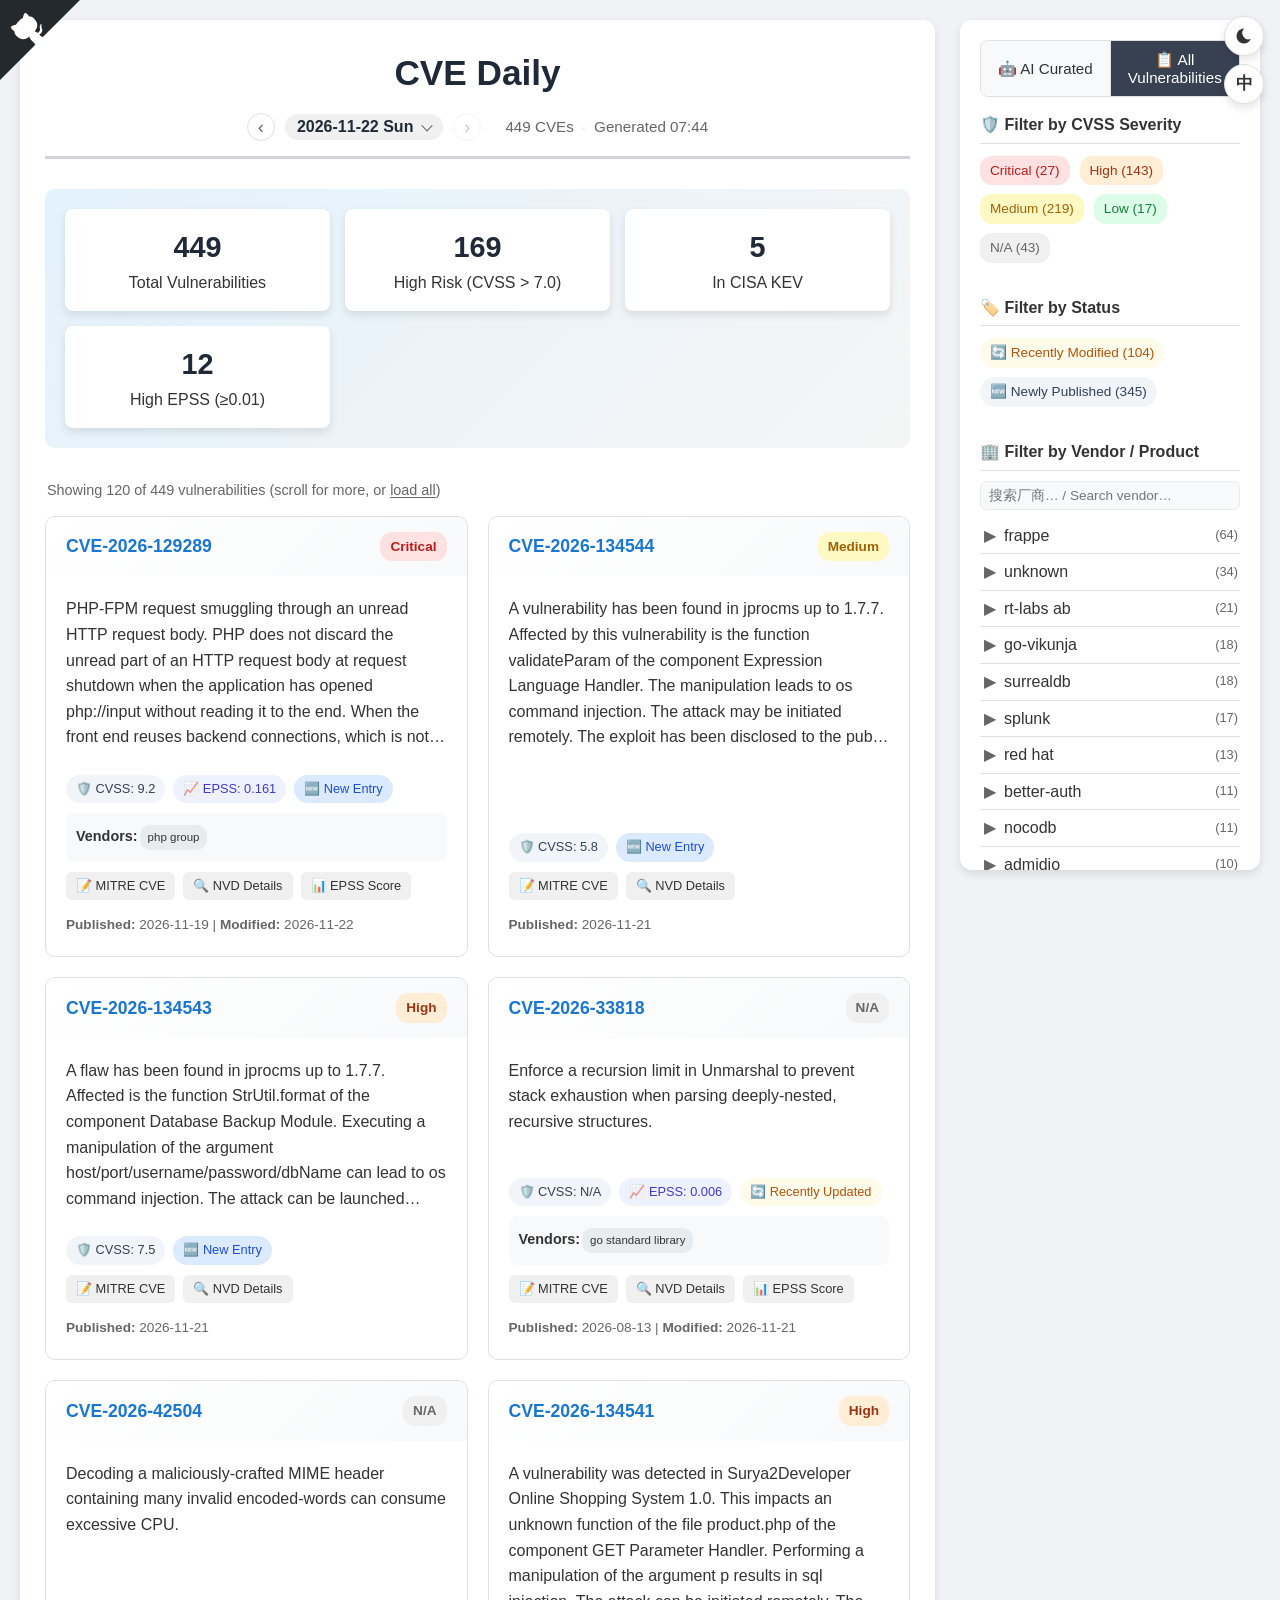
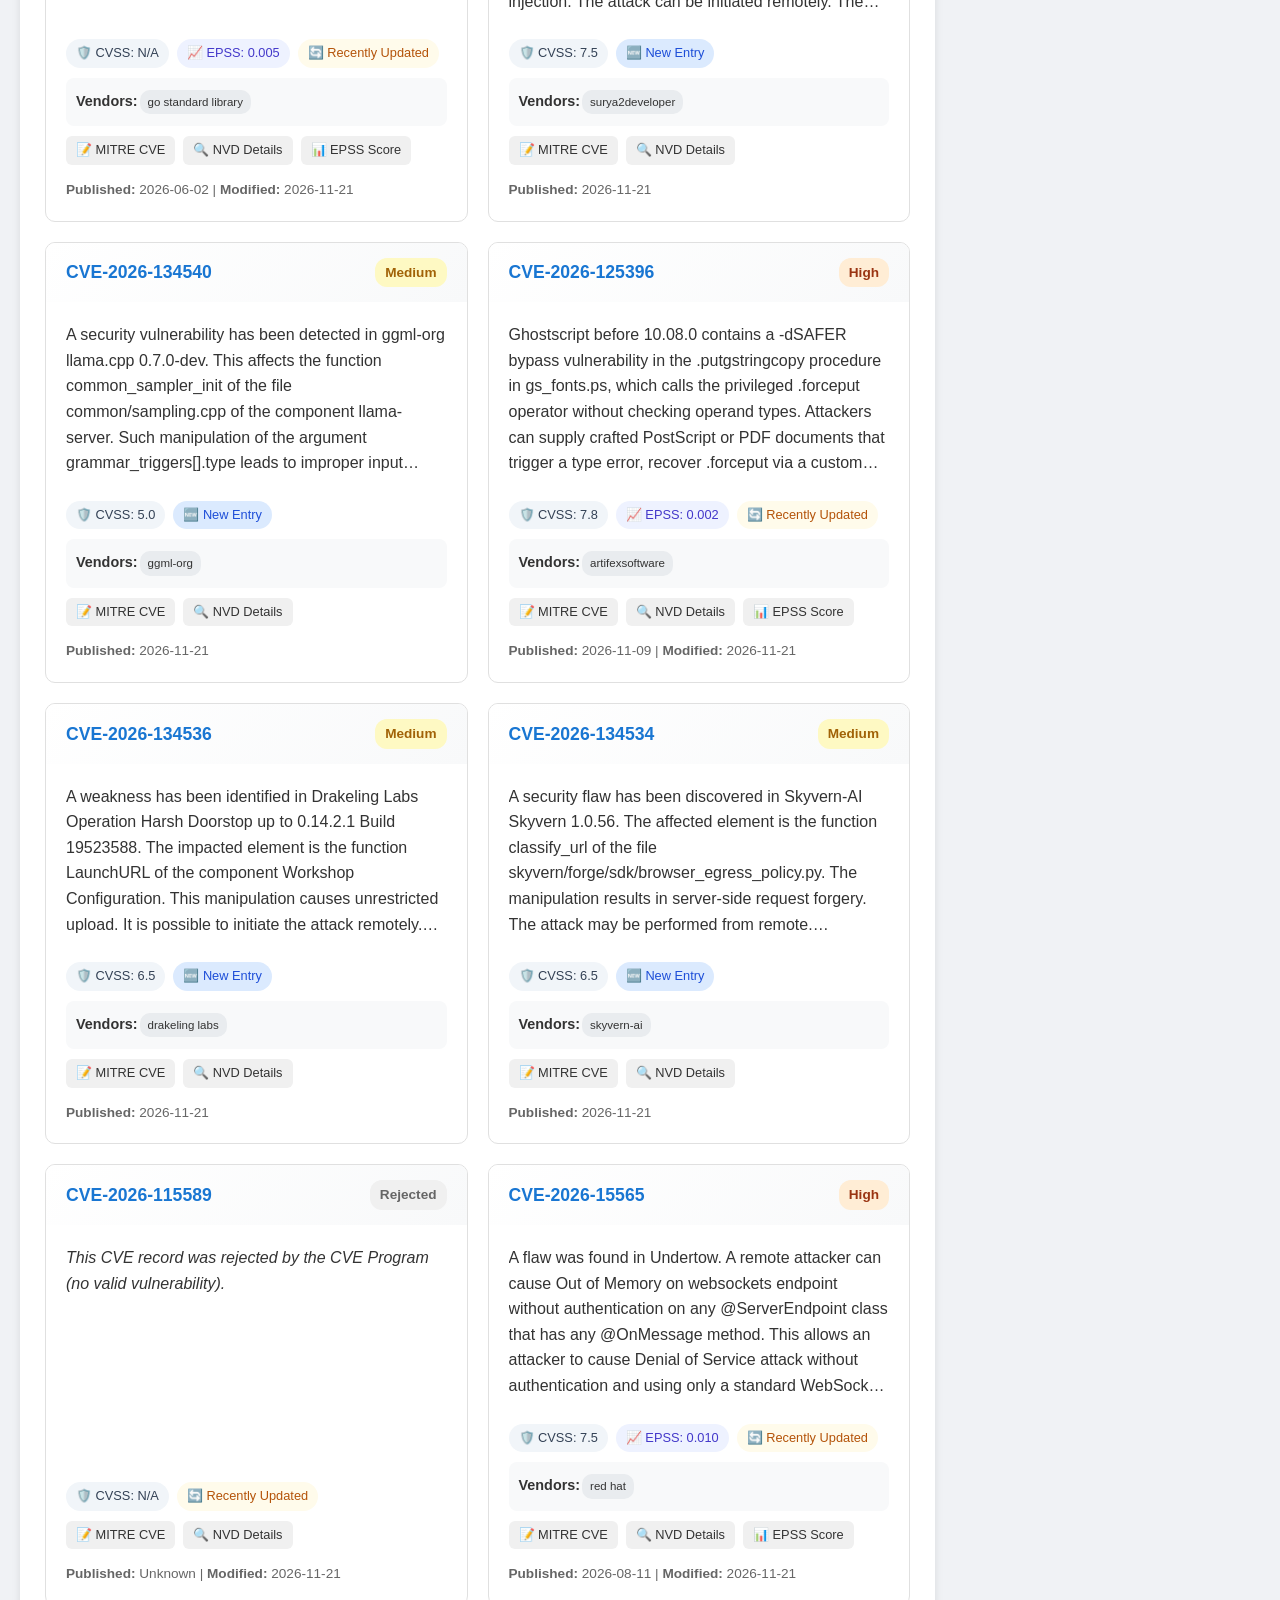
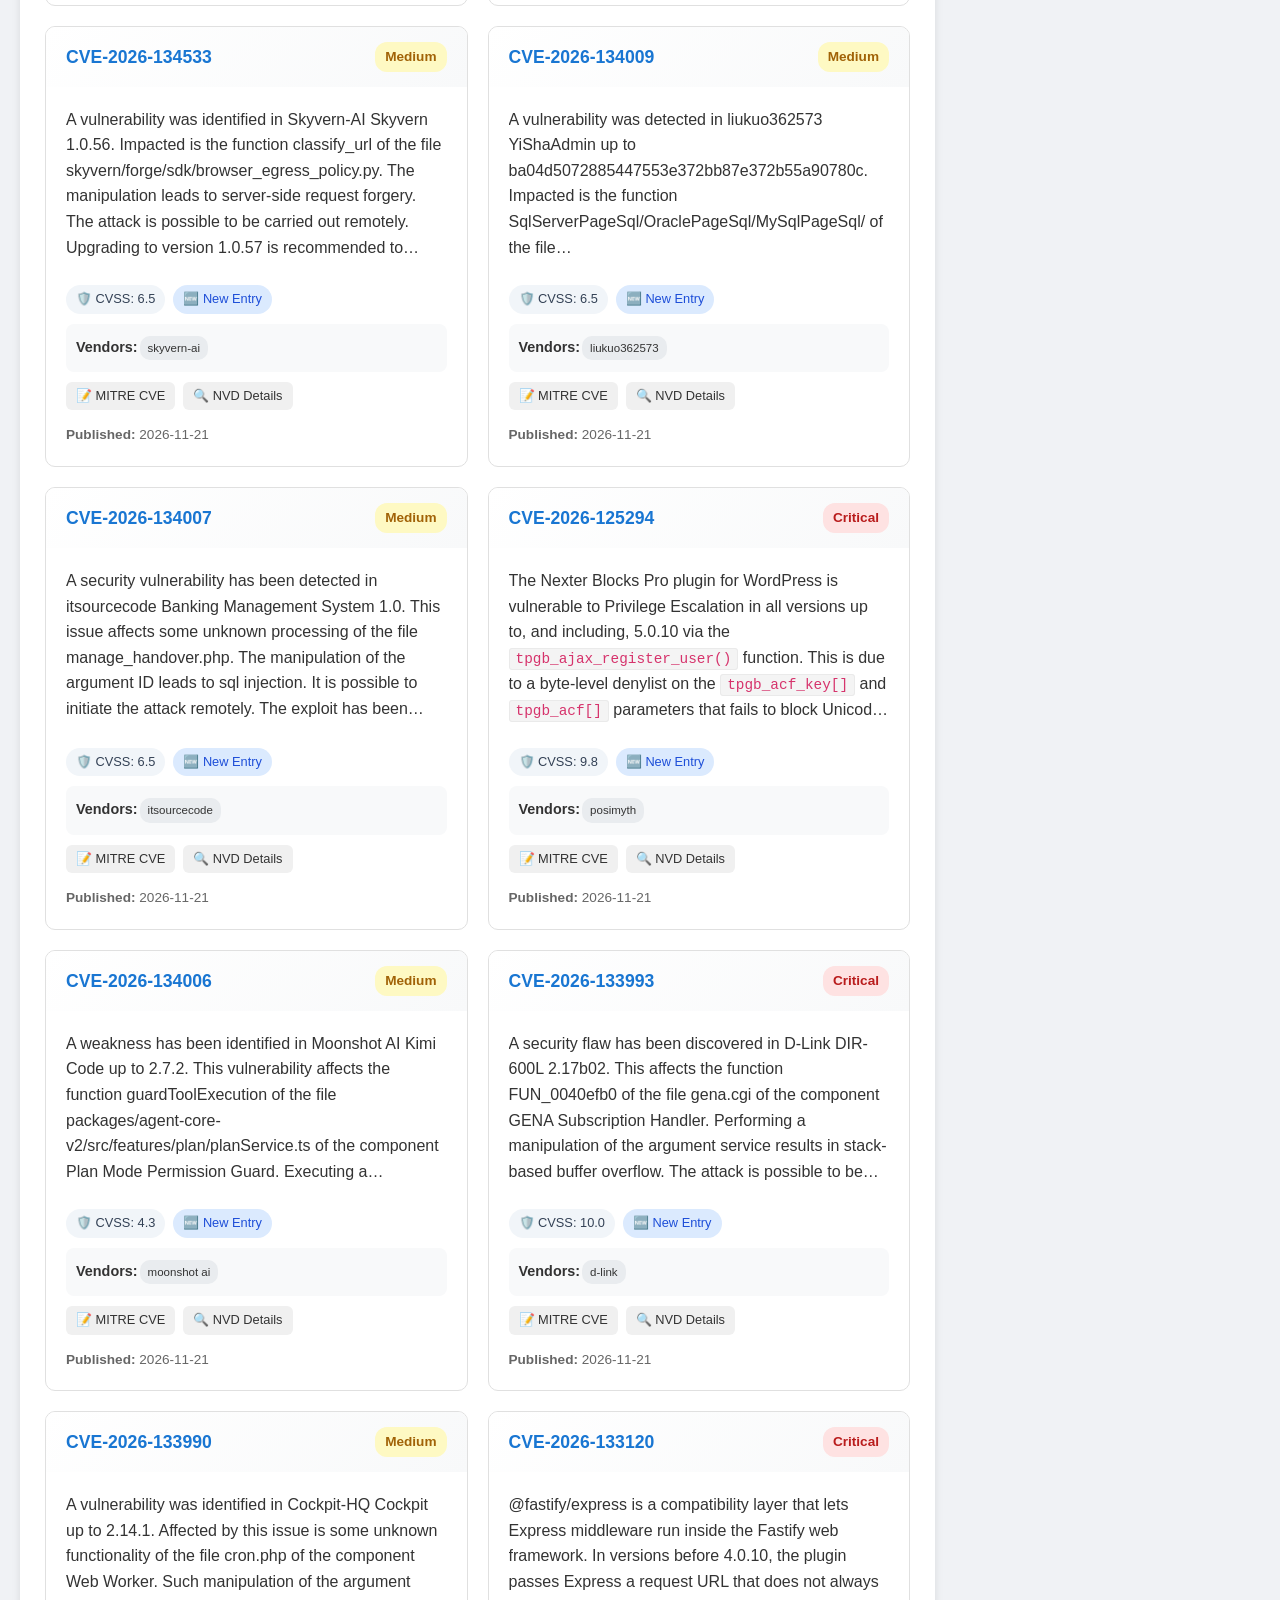
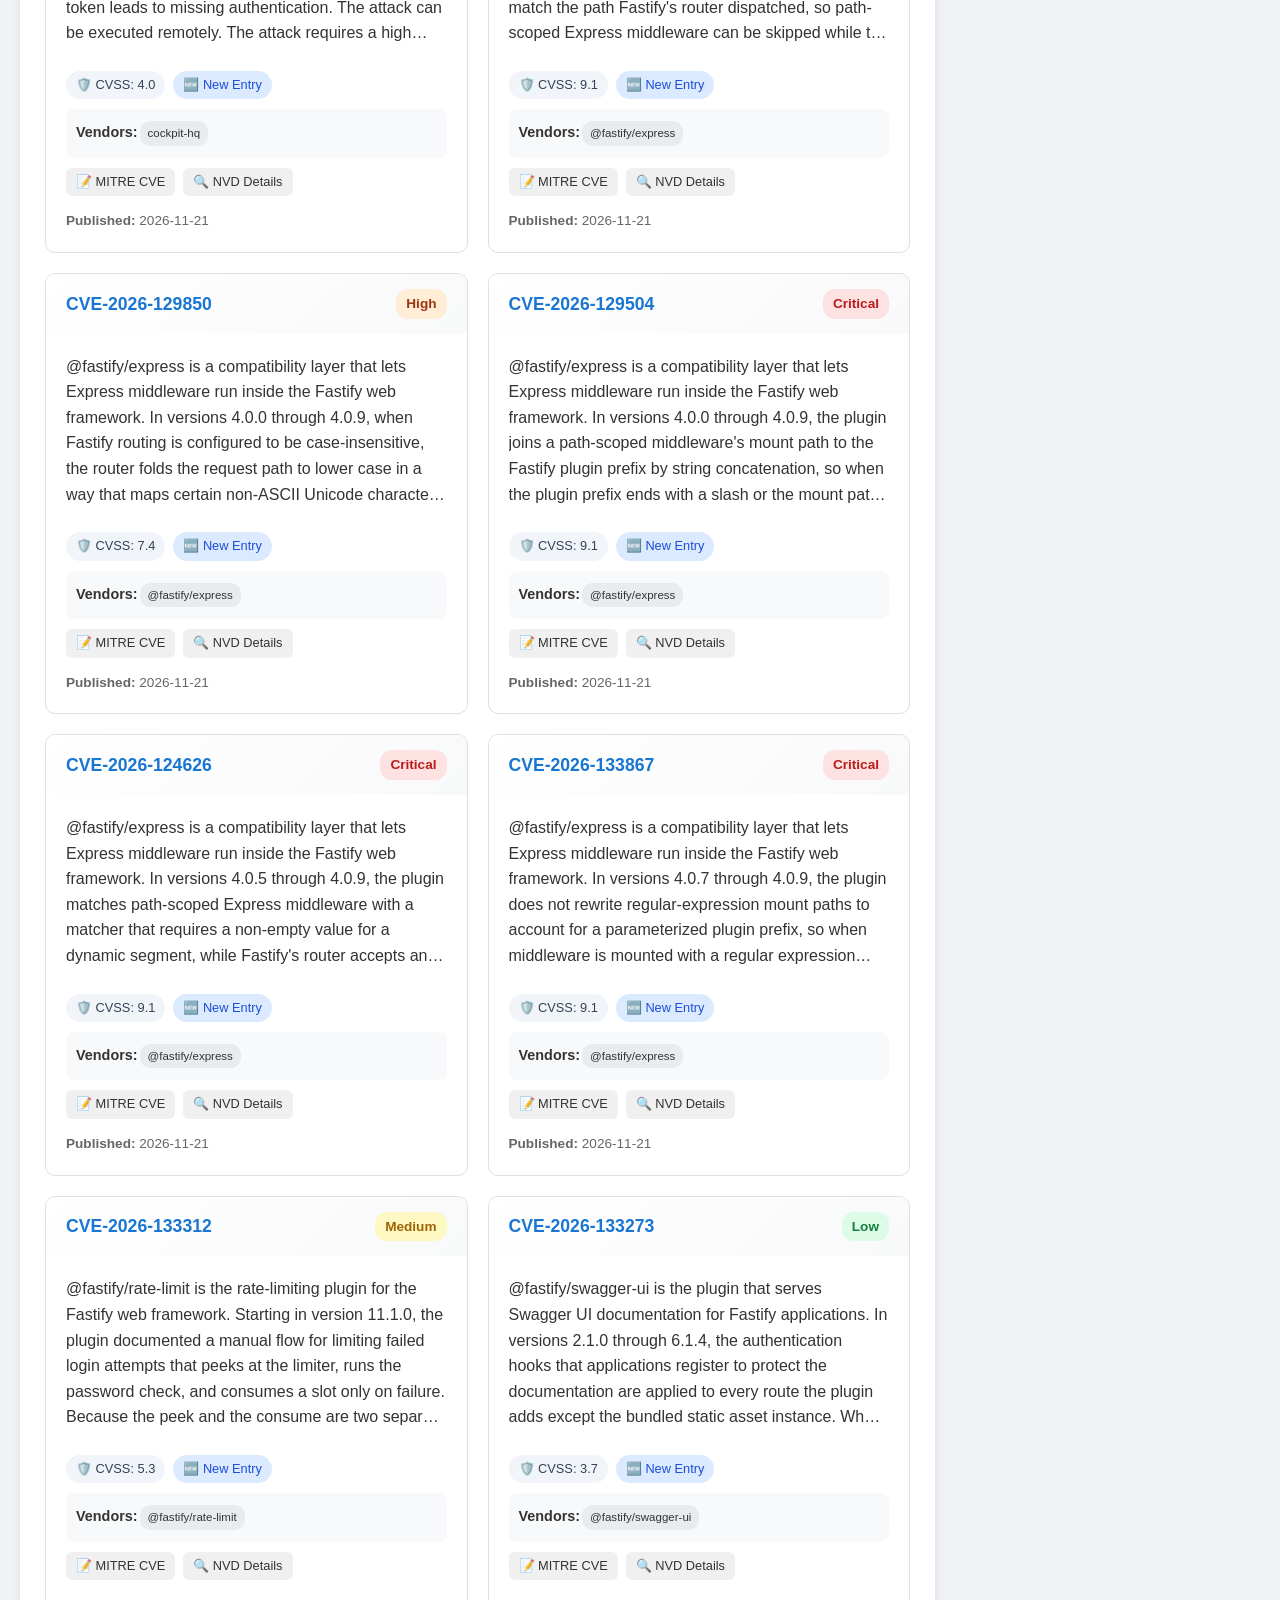
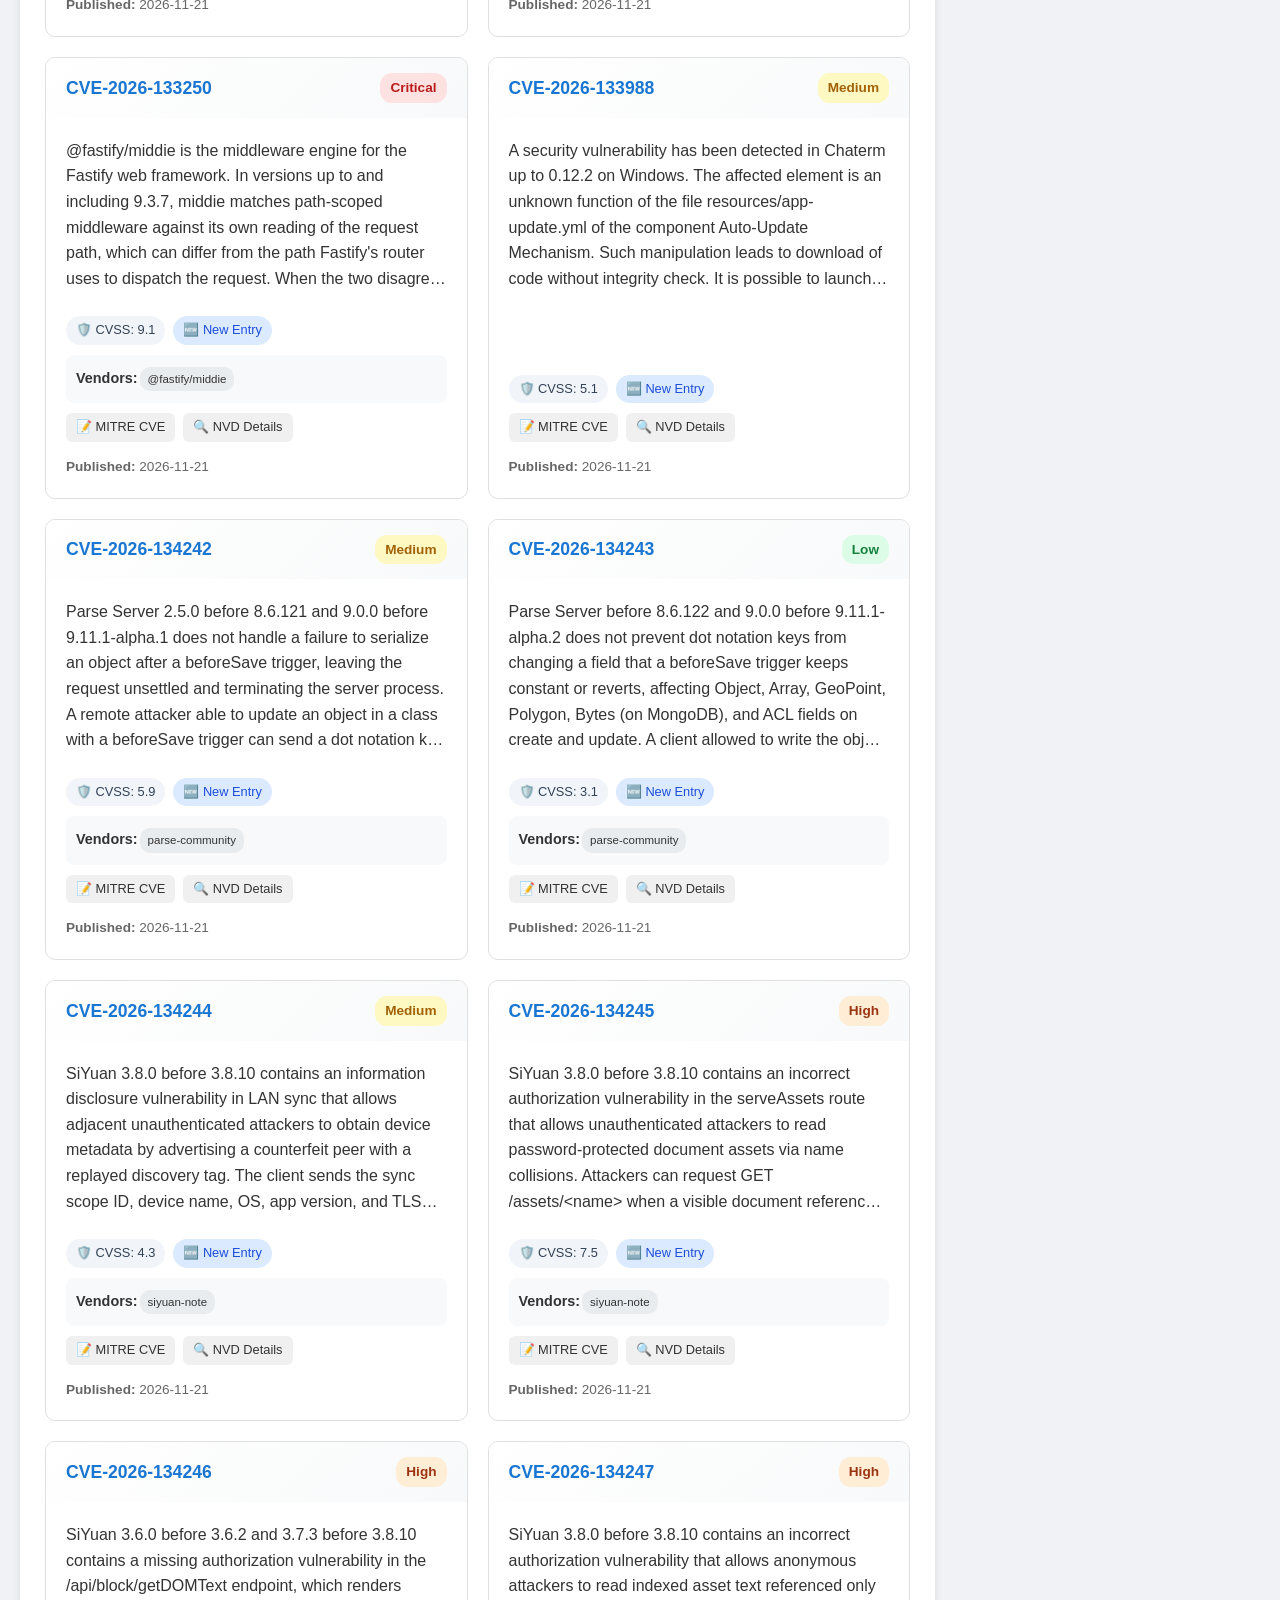
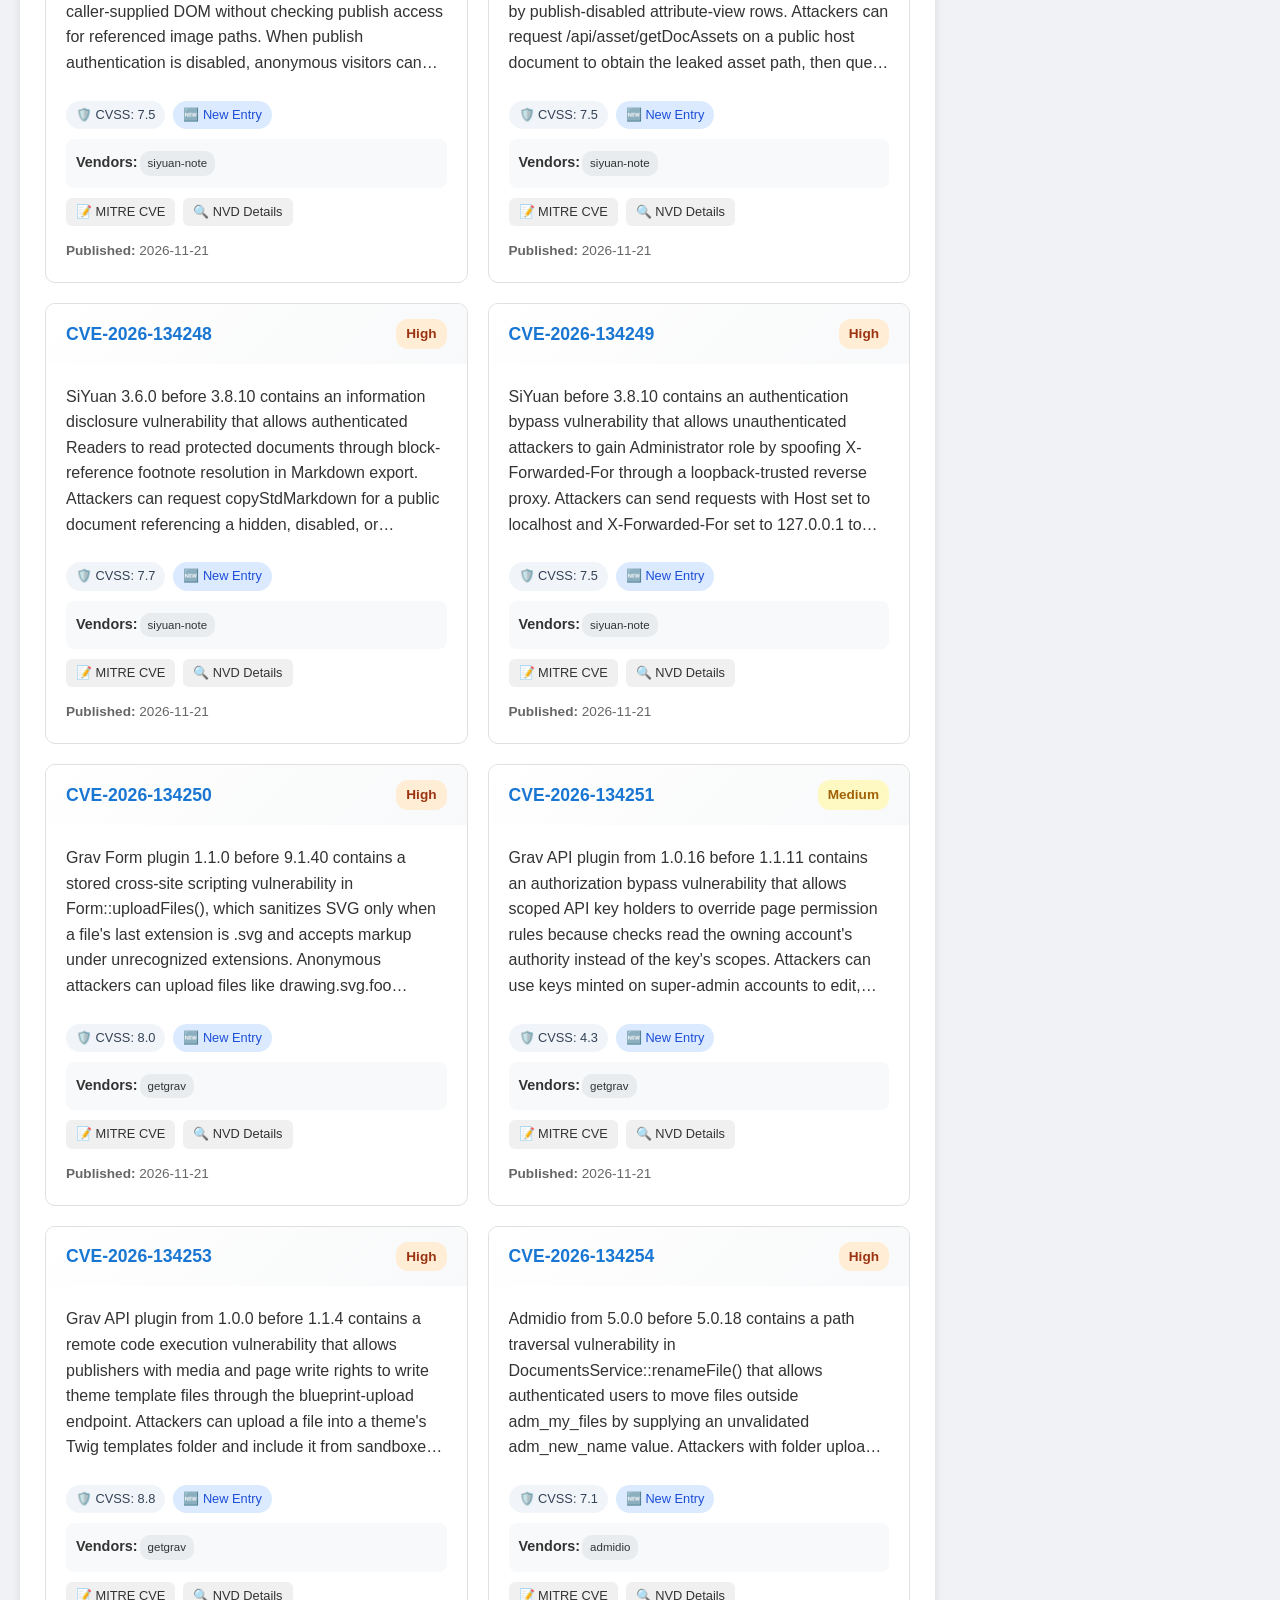
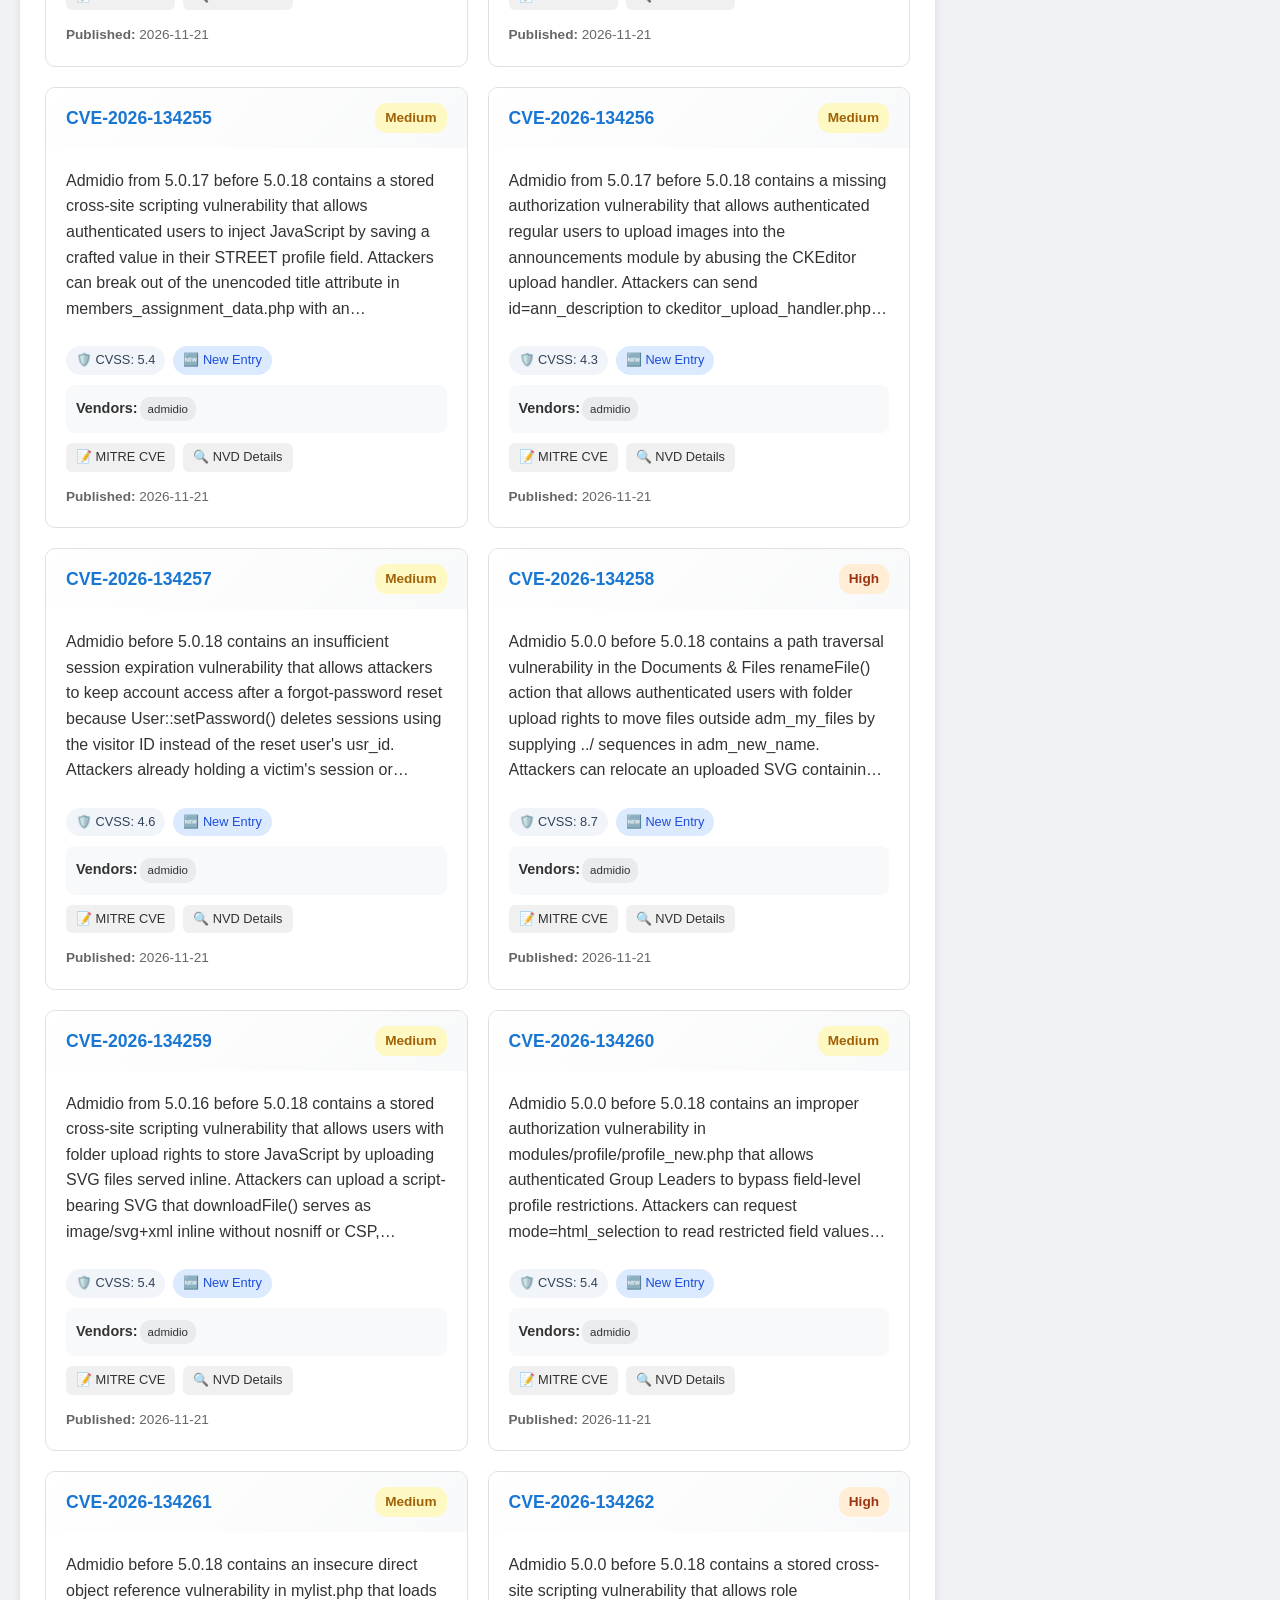
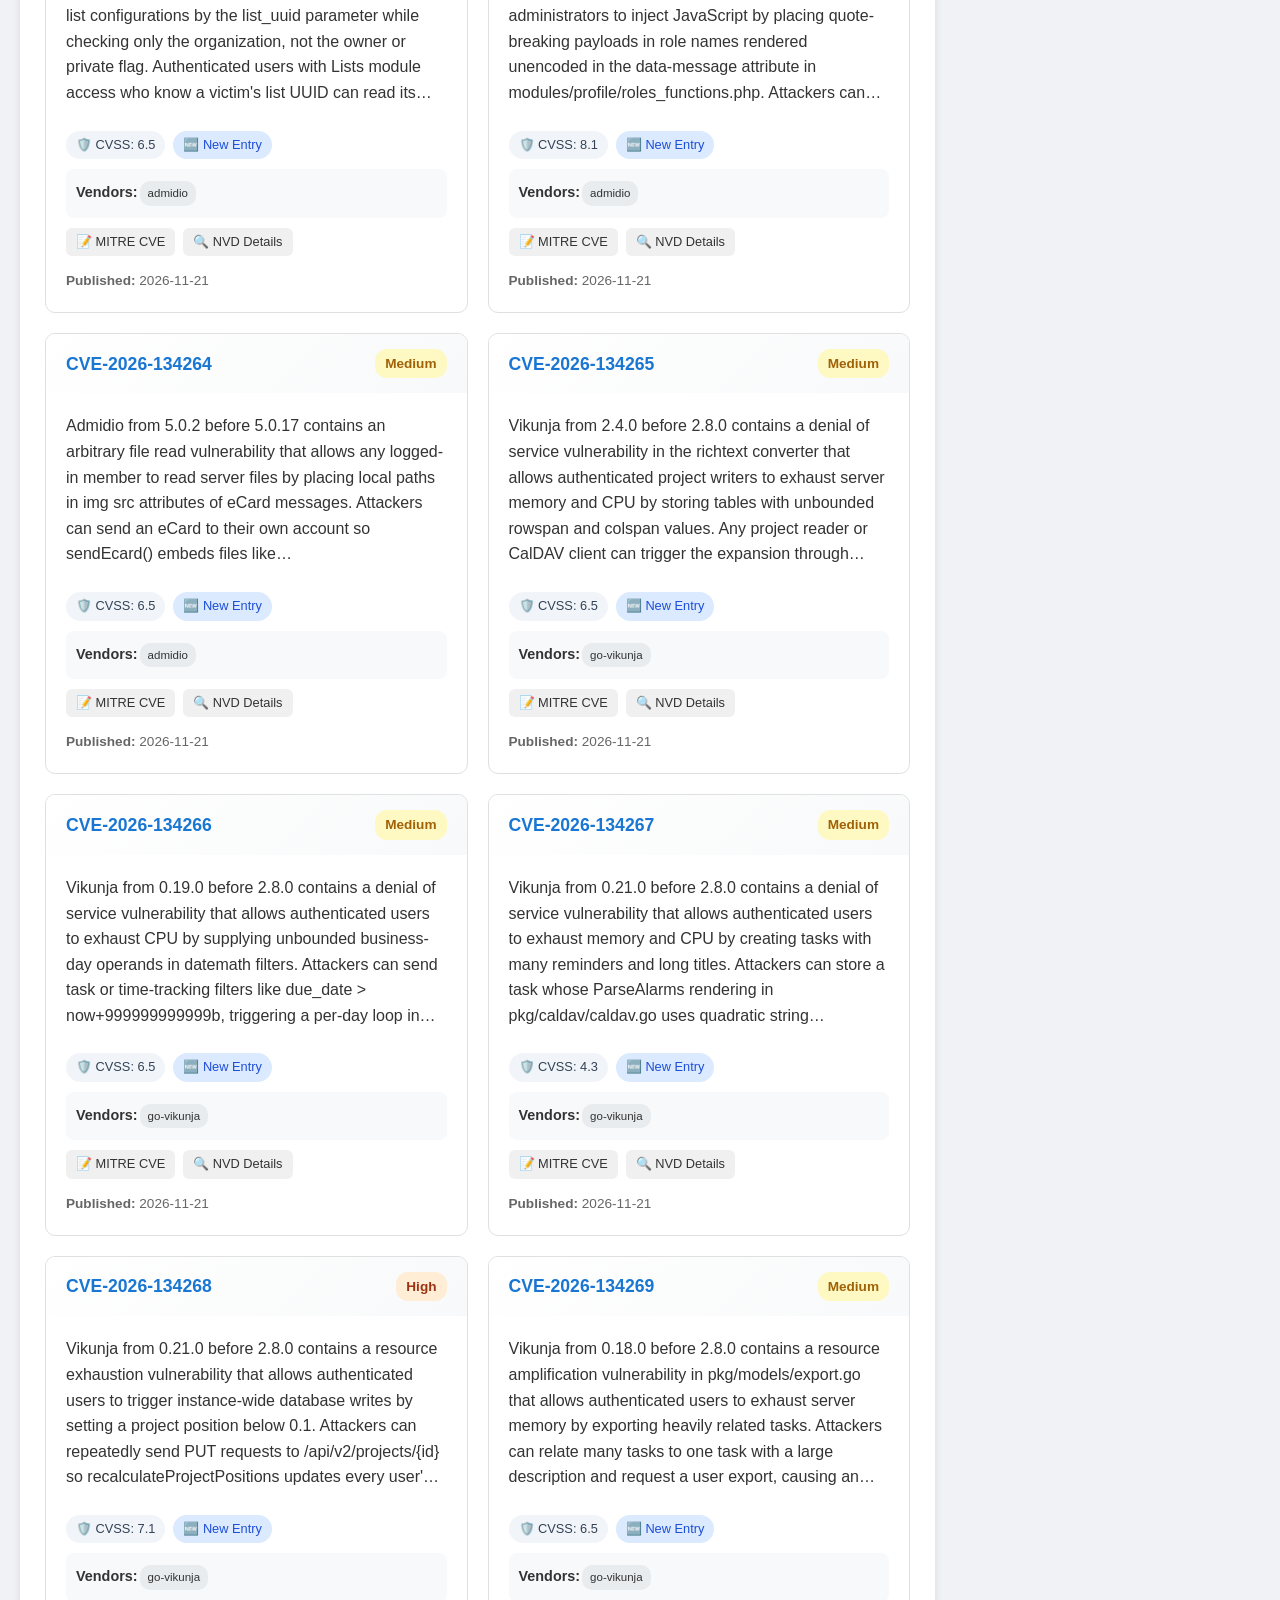
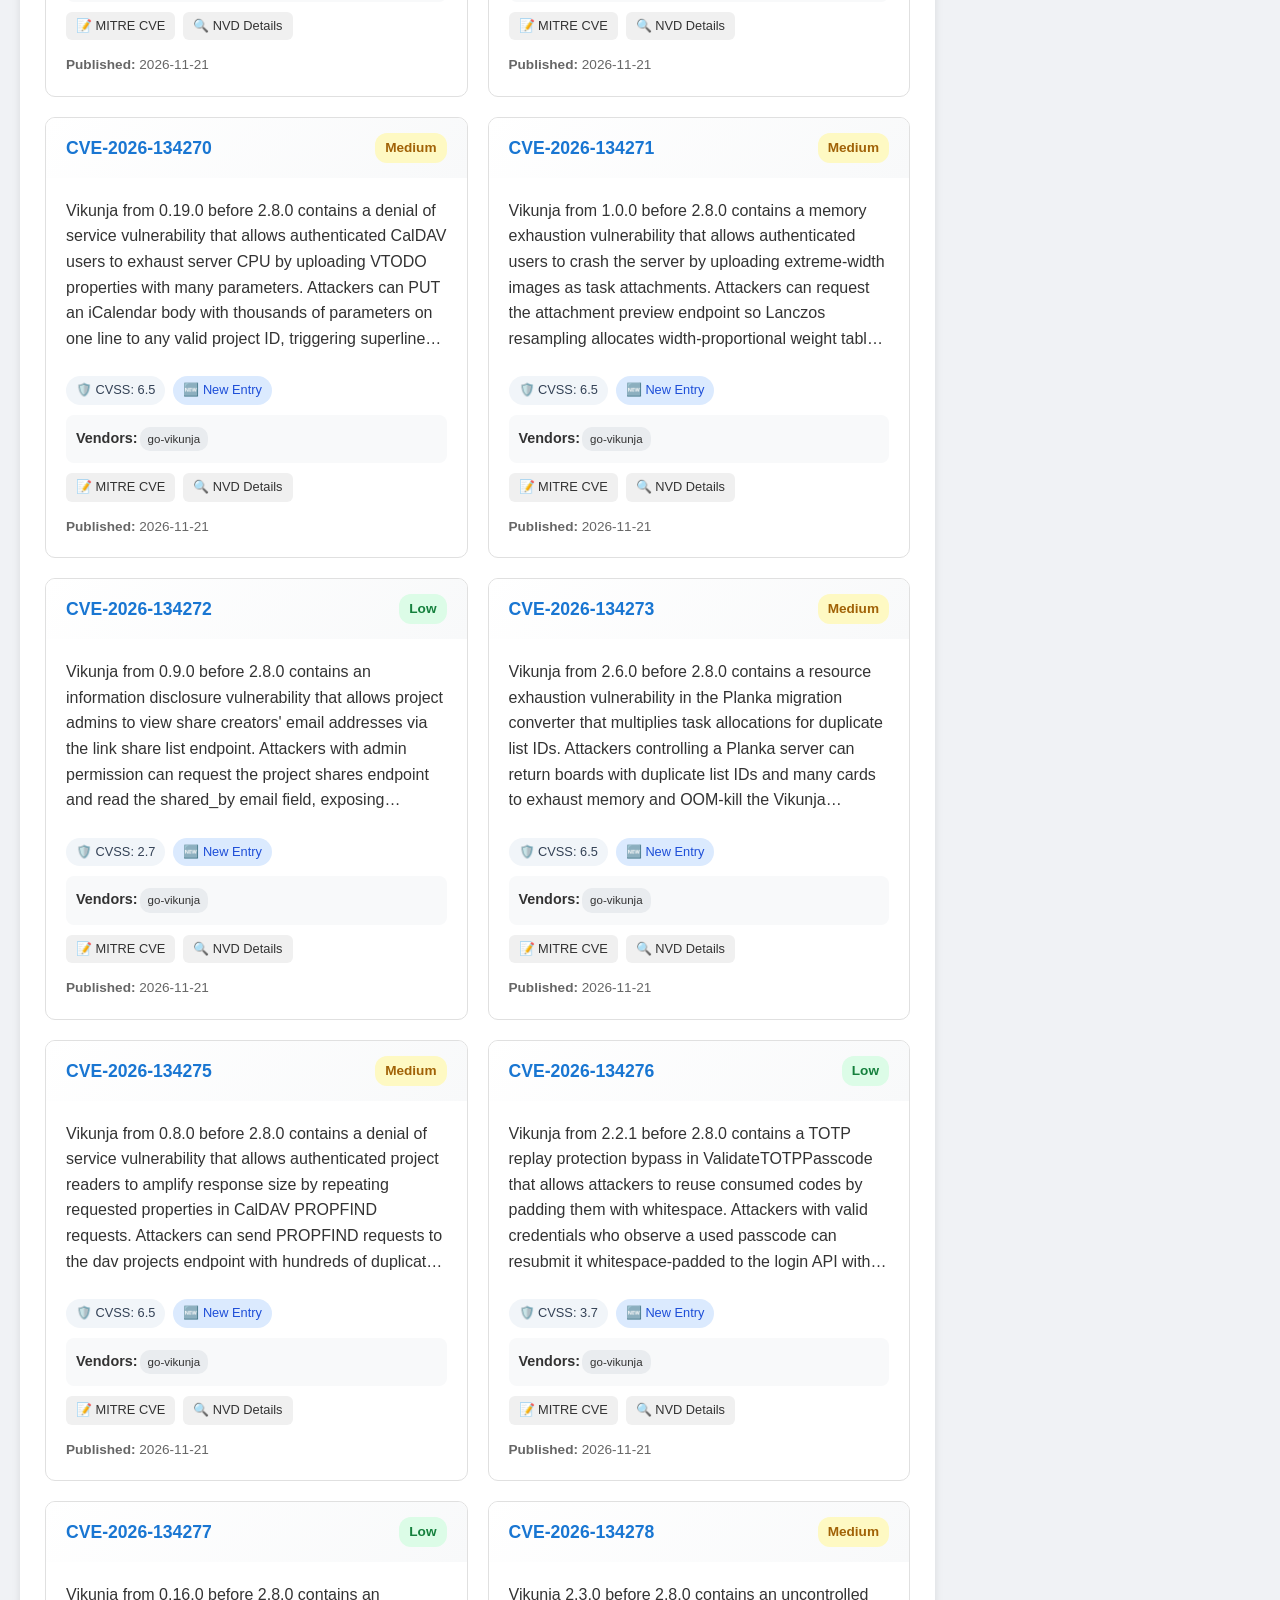
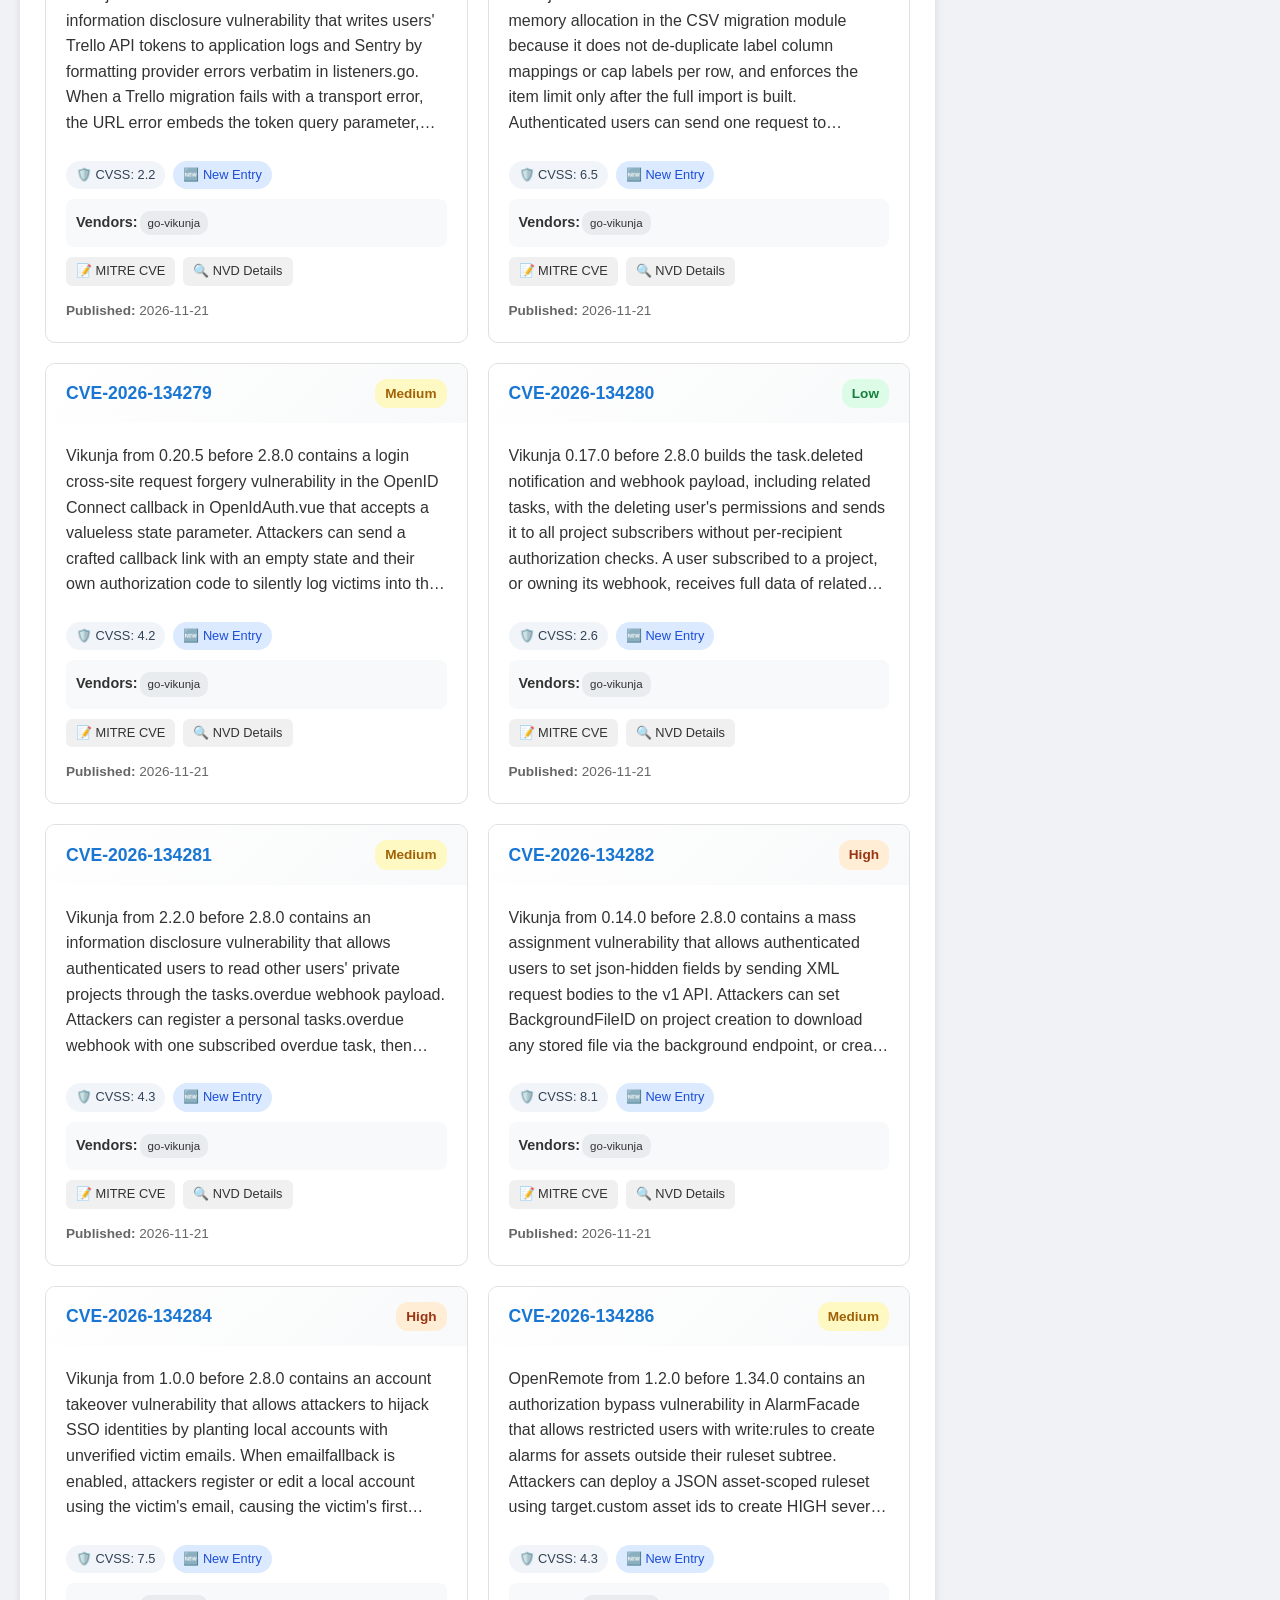
==== commit 8d63152b: "CVE Daily update - 2026-11-22 Updated security reports in docs/" ====
--- a/docs/index.html
+++ b/docs/index.html
@@ -3,7 +3,7 @@
 <head>
     <meta charset="UTF-8">
     <meta name="viewport" content="width=device-width, initial-scale=1.0">
-    <title>CVE Daily - 2026-11-21</title>
+    <title>CVE Daily - 2026-11-22</title>
     <!-- Theme + language initialization - must run before the stylesheet
          and renderer to prevent a flash of wrong theme/language -->
     <script>
@@ -30,7 +30,7 @@
          these two URLs, so the browser caches the shell + assets and only
          re-downloads the (daily-changing) data files -->
     <script>
-        window.DAILY_CVE_DATA_URL = "data/2026/cves_20261121.json";
+        window.DAILY_CVE_DATA_URL = "data/2026/cves_20261122.json";
         window.DAILY_CVE_AI_URL = null;
     </script>
 </head>
@@ -89,15 +89,15 @@
                     <span class="date-cluster">
                         <button type="button" class="date-nav" id="date-prev" onclick="switchDateStep(-1)" aria-label="Previous day / 前一天" title="Previous day / 前一天" disabled>&#8249;</button>
                         <span class="title-date">
-                            <button type="button" id="date-btn" onclick="toggleDatePanel(event)" aria-haspopup="listbox" aria-expanded="false" aria-label="Report date / 报告日期">2026-11-21</button>
+                            <button type="button" id="date-btn" onclick="toggleDatePanel(event)" aria-haspopup="listbox" aria-expanded="false" aria-label="Report date / 报告日期">2026-11-22</button>
                             <div id="date-panel" class="date-panel" role="listbox"></div>
                         </span>
                         <button type="button" class="date-nav" id="date-next" onclick="switchDateStep(1)" aria-label="Next day / 后一天" title="Next day / 后一天" disabled>&#8250;</button>
                     </span>
                     <span class="meta-group">
-                        <span class="meta-info"><span id="meta-total">1580</span> <span class="lang-en">CVEs</span><span class="lang-zh">条 CVE</span></span>
+                        <span class="meta-info"><span id="meta-total">449</span> <span class="lang-en">CVEs</span><span class="lang-zh">条 CVE</span></span>
                         <span class="meta-sep" aria-hidden="true">·</span>
-                        <span class="meta-info"><span class="lang-en">Generated</span><span class="lang-zh">生成于</span> <span id="generated-time">08:06</span></span>
+                        <span class="meta-info"><span class="lang-en">Generated</span><span class="lang-zh">生成于</span> <span id="generated-time">07:44</span></span>
                     </span>
                 </div>
             </header>
@@ -108,19 +108,19 @@
             <div class="summary-box">
                 <div class="summary-stats">
                     <div class="stat-card" onclick="applySingleFilter('all')">
-                        <div class="stat-number" id="stat-total">1580</div>
+                        <div class="stat-number" id="stat-total">449</div>
                         <div><span class="lang-en">Total Vulnerabilities</span><span class="lang-zh">漏洞总数</span></div>
                     </div>
                     <div class="stat-card" onclick="applySingleFilter('high-risk')">
-                        <div class="stat-number" id="stat-high-risk">569</div>
+                        <div class="stat-number" id="stat-high-risk">169</div>
                         <div><span class="lang-en">High Risk (CVSS &gt; 7.0)</span><span class="lang-zh">高危 (CVSS &gt; 7.0)</span></div>
                     </div>
                     <div class="stat-card" onclick="applySingleFilter('cisa')">
-                        <div class="stat-number" id="stat-cisa">6</div>
+                        <div class="stat-number" id="stat-cisa">5</div>
                         <div><span class="lang-en">In CISA KEV</span><span class="lang-zh">CISA KEV 收录</span></div>
                     </div>
                     <div class="stat-card" onclick="applySingleFilter('epss')">
-                        <div class="stat-number" id="stat-epss">34</div>
+                        <div class="stat-number" id="stat-epss">12</div>
                         <div><span class="lang-en">High EPSS (≥0.01)</span><span class="lang-zh">高 EPSS (≥0.01)</span></div>
                     </div>
                 </div>
@@ -156,19 +156,19 @@
             <div class="filter-section">
                 <div class="filter-title">🛡️ <span class="lang-en">Filter by CVSS Severity</span><span class="lang-zh">按 CVSS 严重度筛选</span></div>
                 <div style="display: flex; flex-wrap: wrap; gap: 5px;">
-                    <span class="filter-item filter-critical" id="filter-critical" onclick="applySingleFilterBySeverity('critical')">Critical (89)</span>
-                    <span class="filter-item filter-high" id="filter-high" onclick="applySingleFilterBySeverity('high')">High (494)</span>
-                    <span class="filter-item filter-medium" id="filter-medium" onclick="applySingleFilterBySeverity('medium')">Medium (603)</span>
-                    <span class="filter-item filter-low" id="filter-low" onclick="applySingleFilterBySeverity('low')">Low (90)</span>
-                    <span class="filter-item filter-na" id="filter-na" onclick="applySingleFilterBySeverity('na')"><span class="lang-en">N/A</span><span class="lang-zh">未评分</span> (304)</span>
+                    <span class="filter-item filter-critical" id="filter-critical" onclick="applySingleFilterBySeverity('critical')">Critical (27)</span>
+                    <span class="filter-item filter-high" id="filter-high" onclick="applySingleFilterBySeverity('high')">High (143)</span>
+                    <span class="filter-item filter-medium" id="filter-medium" onclick="applySingleFilterBySeverity('medium')">Medium (219)</span>
+                    <span class="filter-item filter-low" id="filter-low" onclick="applySingleFilterBySeverity('low')">Low (17)</span>
+                    <span class="filter-item filter-na" id="filter-na" onclick="applySingleFilterBySeverity('na')"><span class="lang-en">N/A</span><span class="lang-zh">未评分</span> (43)</span>
                 </div>
             </div>
 
             <div class="filter-section">
                 <div class="filter-title">🏷️ <span class="lang-en">Filter by Status</span><span class="lang-zh">按状态筛选</span></div>
                 <div style="display: flex; flex-wrap: wrap; gap: 5px;">
-                    <span class="filter-metric-tag filter-tag-exp" id="filter-modified" onclick="toggleStatusFilter('modified')">🔄 <span class="lang-en">Recently Modified (813)</span><span class="lang-zh">最近修改 (813)</span></span>
-                    <span class="filter-metric-tag filter-tag-cvss" id="filter-published" onclick="toggleStatusFilter('published')">🆕 <span class="lang-en">Newly Published (767)</span><span class="lang-zh">新发布 (767)</span></span>
+                    <span class="filter-metric-tag filter-tag-exp" id="filter-modified" onclick="toggleStatusFilter('modified')">🔄 <span class="lang-en">Recently Modified (104)</span><span class="lang-zh">最近修改 (104)</span></span>
+                    <span class="filter-metric-tag filter-tag-cvss" id="filter-published" onclick="toggleStatusFilter('published')">🆕 <span class="lang-en">Newly Published (345)</span><span class="lang-zh">新发布 (345)</span></span>
                 </div>
             </div>
 
@@ -184,14 +184,14 @@
                 <div class="ai-category-nav">
                     <h4>📋 <span class="lang-en">Categories</span><span class="lang-zh">分类目录</span></h4>
                     <ul id="ai-nav-list">
-                        <li onclick="scrollToCategory('Desktop_OS')">💻 <span class="lang-en">Desktop OS</span><span class="lang-zh">桌面操作系统</span> (17)</li><li onclick="scrollToCategory('IoT_Security')">📡 <span class="lang-en">IoT Security</span><span class="lang-zh">IoT安全</span> (11)</li><li onclick="scrollToCategory('Cloud_Security')">☁️ <span class="lang-en">Cloud Security</span><span class="lang-zh">云安全</span> (14)</li><li onclick="scrollToCategory('Network_Devices')">🌐 <span class="lang-en">Network Devices</span><span class="lang-zh">网络设备</span> (18)</li><li onclick="scrollToCategory('Industrial_Control')">🏭 <span class="lang-en">Industrial Control</span><span class="lang-zh">工业控制</span> (5)</li><li onclick="scrollToCategory('Web_Security')">🔐 <span class="lang-en">Web Security</span><span class="lang-zh">Web安全</span> (25)</li><li onclick="scrollToCategory('Databases___Middleware')">🗄️ <span class="lang-en">Databases &amp; Middleware</span><span class="lang-zh">数据库与中间件</span> (16)</li><li onclick="scrollToCategory('Other')">📌 <span class="lang-en">Other</span><span class="lang-zh">其他</span> (17)</li>
+                        <li onclick="scrollToCategory('Desktop_OS')">💻 <span class="lang-en">Desktop OS</span><span class="lang-zh">桌面操作系统</span> (5)</li><li onclick="scrollToCategory('IoT_Security')">📡 <span class="lang-en">IoT Security</span><span class="lang-zh">IoT安全</span> (3)</li><li onclick="scrollToCategory('Cloud_Security')">☁️ <span class="lang-en">Cloud Security</span><span class="lang-zh">云安全</span> (7)</li><li onclick="scrollToCategory('Network_Devices')">🌐 <span class="lang-en">Network Devices</span><span class="lang-zh">网络设备</span> (4)</li><li onclick="scrollToCategory('Industrial_Control')">🏭 <span class="lang-en">Industrial Control</span><span class="lang-zh">工业控制</span> (3)</li><li onclick="scrollToCategory('Web_Security')">🔐 <span class="lang-en">Web Security</span><span class="lang-zh">Web安全</span> (11)</li><li onclick="scrollToCategory('Databases___Middleware')">🗄️ <span class="lang-en">Databases &amp; Middleware</span><span class="lang-zh">数据库与中间件</span> (9)</li><li onclick="scrollToCategory('Other')">📌 <span class="lang-en">Other</span><span class="lang-zh">其他</span> (4)</li>
                     </ul>
                 </div>
                 <div class="ai-sidebar-stats">
                     <p>🤖 <span class="lang-en">AI Analysis</span><span class="lang-zh">AI智能分析</span></p>
-                    <p><span class="lang-en">Analysis date:</span><span class="lang-zh">分析日期:</span> <span id="ai-stat-date">2026-11-21</span></p>
-                    <p><span class="lang-en">Curated:</span><span class="lang-zh">精选漏洞:</span> <span id="ai-stat-count">123</span></p>
-                    <p><span class="lang-en">Analyzed:</span><span class="lang-zh">候选漏洞:</span> <span id="ai-stat-analyzed">583</span></p>
+                    <p><span class="lang-en">Analysis date:</span><span class="lang-zh">分析日期:</span> <span id="ai-stat-date">2026-11-22</span></p>
+                    <p><span class="lang-en">Curated:</span><span class="lang-zh">精选漏洞:</span> <span id="ai-stat-count">46</span></p>
+                    <p><span class="lang-en">Analyzed:</span><span class="lang-zh">候选漏洞:</span> <span id="ai-stat-analyzed">170</span></p>
                     <p><span class="lang-en">Model:</span><span class="lang-zh">模型来源:</span> <span id="ai-stat-model">qwen3.7-flash</span></p>
                 </div>
             </div>
@@ -203,7 +203,7 @@
         <div class="noscript-notice">
             <span class="lang-en">This report renders CVE cards with JavaScript. The complete raw data for this day is available as JSON:</span>
             <span class="lang-zh">本报告需要 JavaScript 渲染卡片。当日的完整原始数据可从 JSON 获取：</span>
-            <a href="data/2026/cves_20261121.json">data/2026/cves_20261121.json</a>
+            <a href="data/2026/cves_20261122.json">data/2026/cves_20261122.json</a>
         </div>
     </noscript>
 
@@ -219,7 +219,7 @@
                 Star on GitHub
             </a>
             <span class="separator">|</span>
-            <a href="data/2026/cves_20261121.json" id="raw-data-link" target="_blank" rel="noopener noreferrer">
+            <a href="data/2026/cves_20261122.json" id="raw-data-link" target="_blank" rel="noopener noreferrer">
                 📊 <span class="lang-en">Raw Data (JSON)</span><span class="lang-zh">原始数据 (JSON)</span>
             </a>
             <span class="separator">|</span>
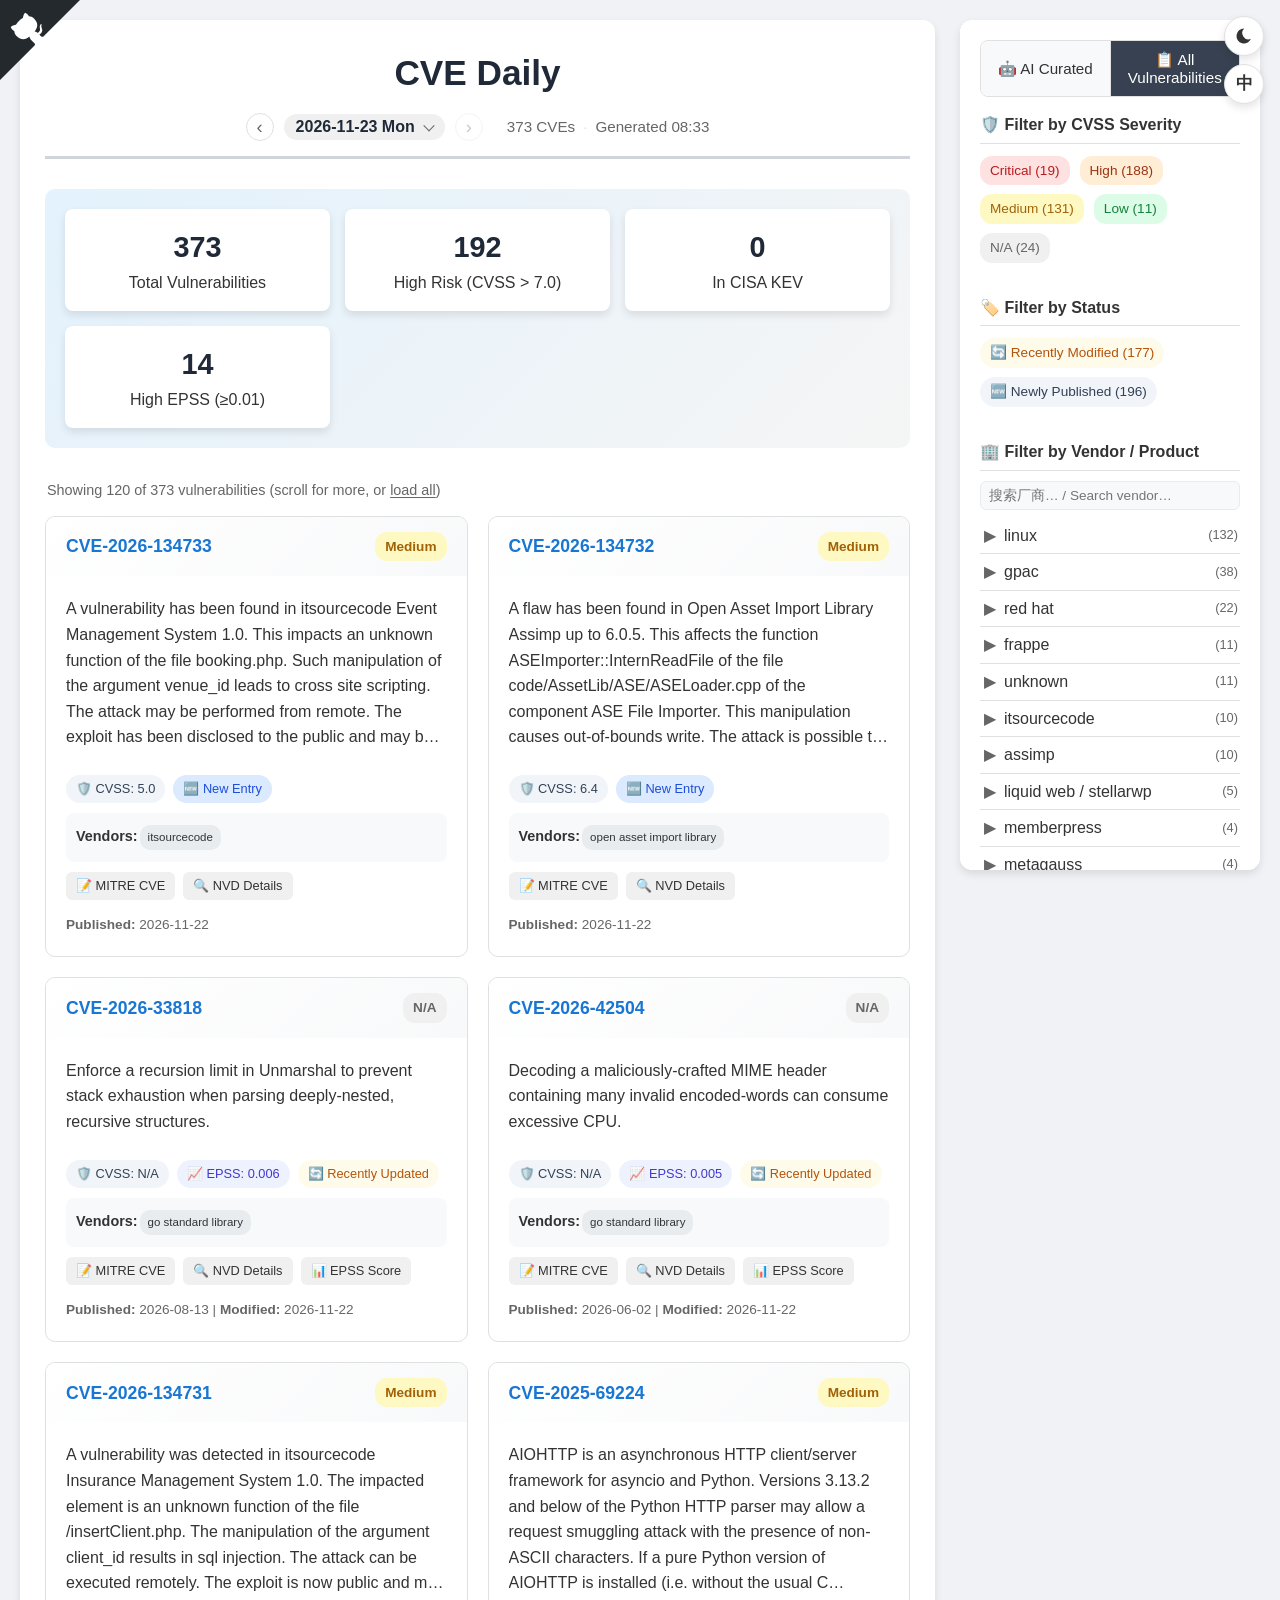
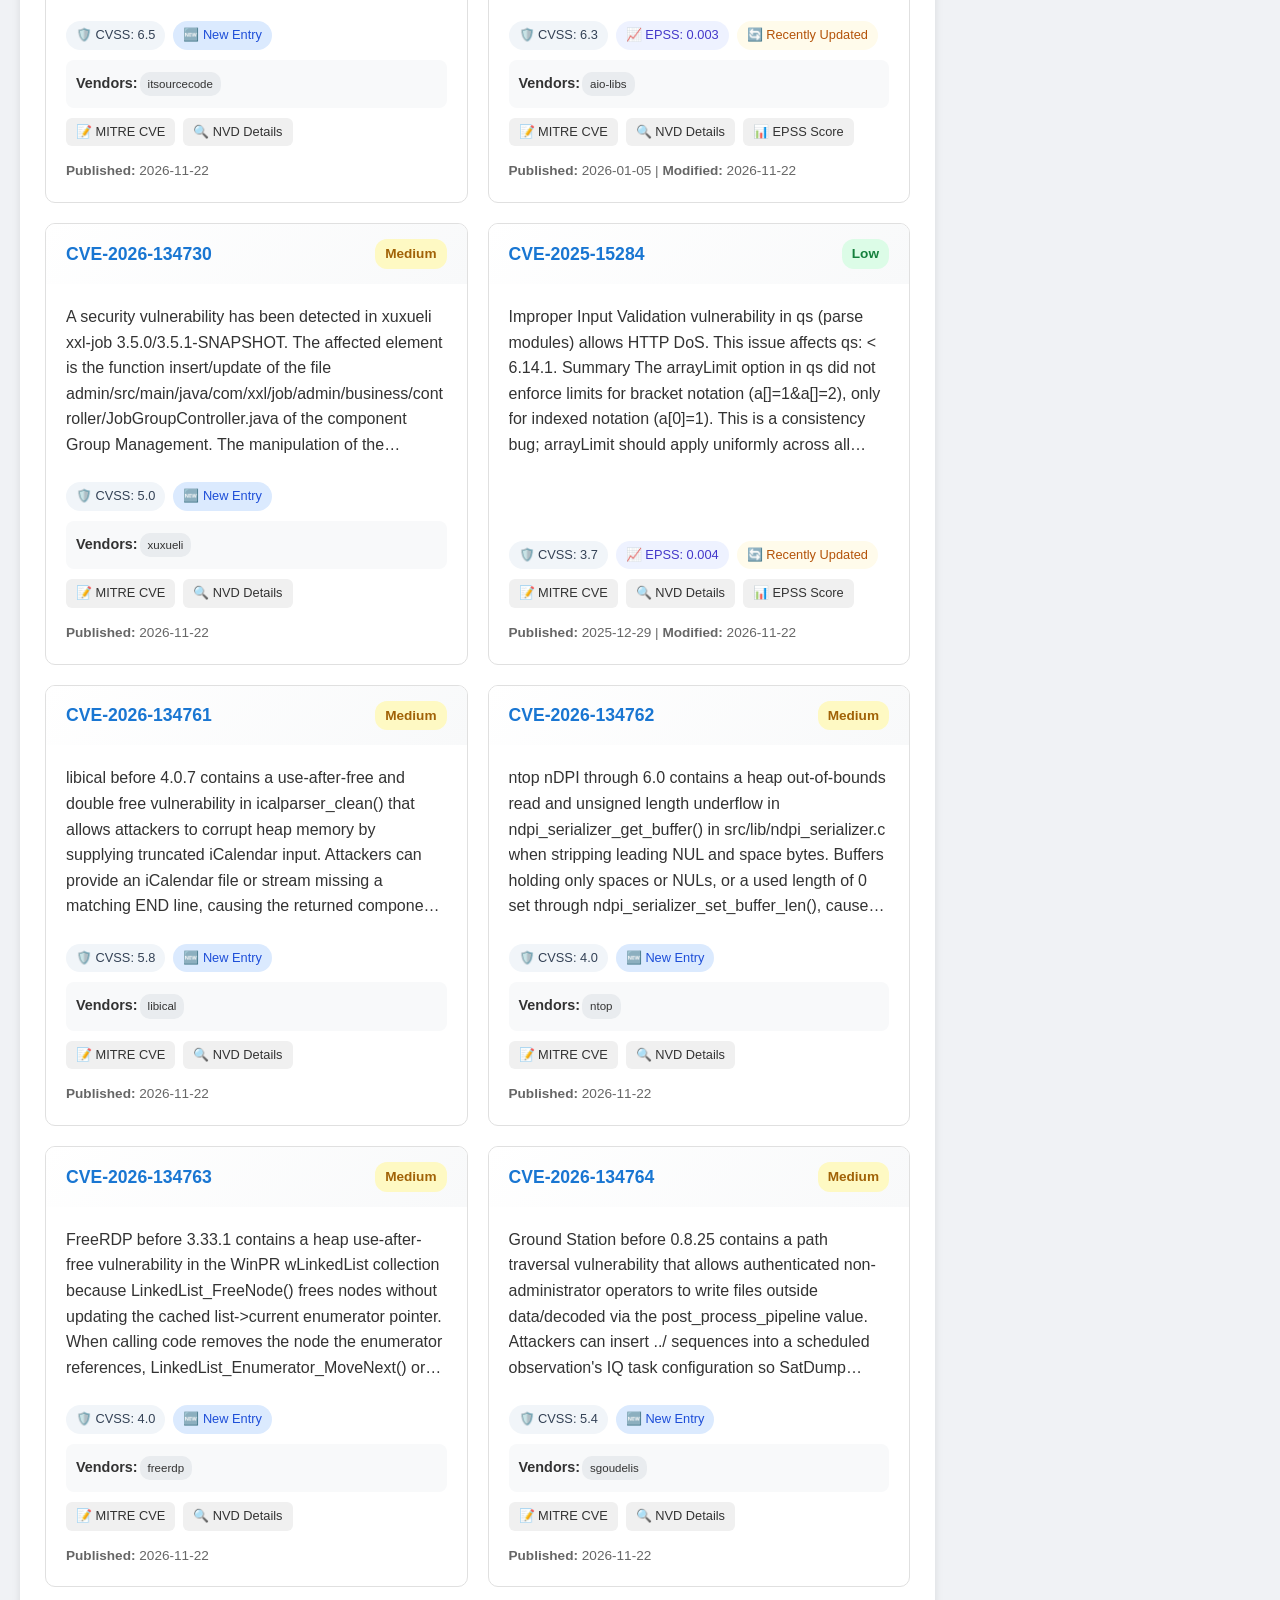
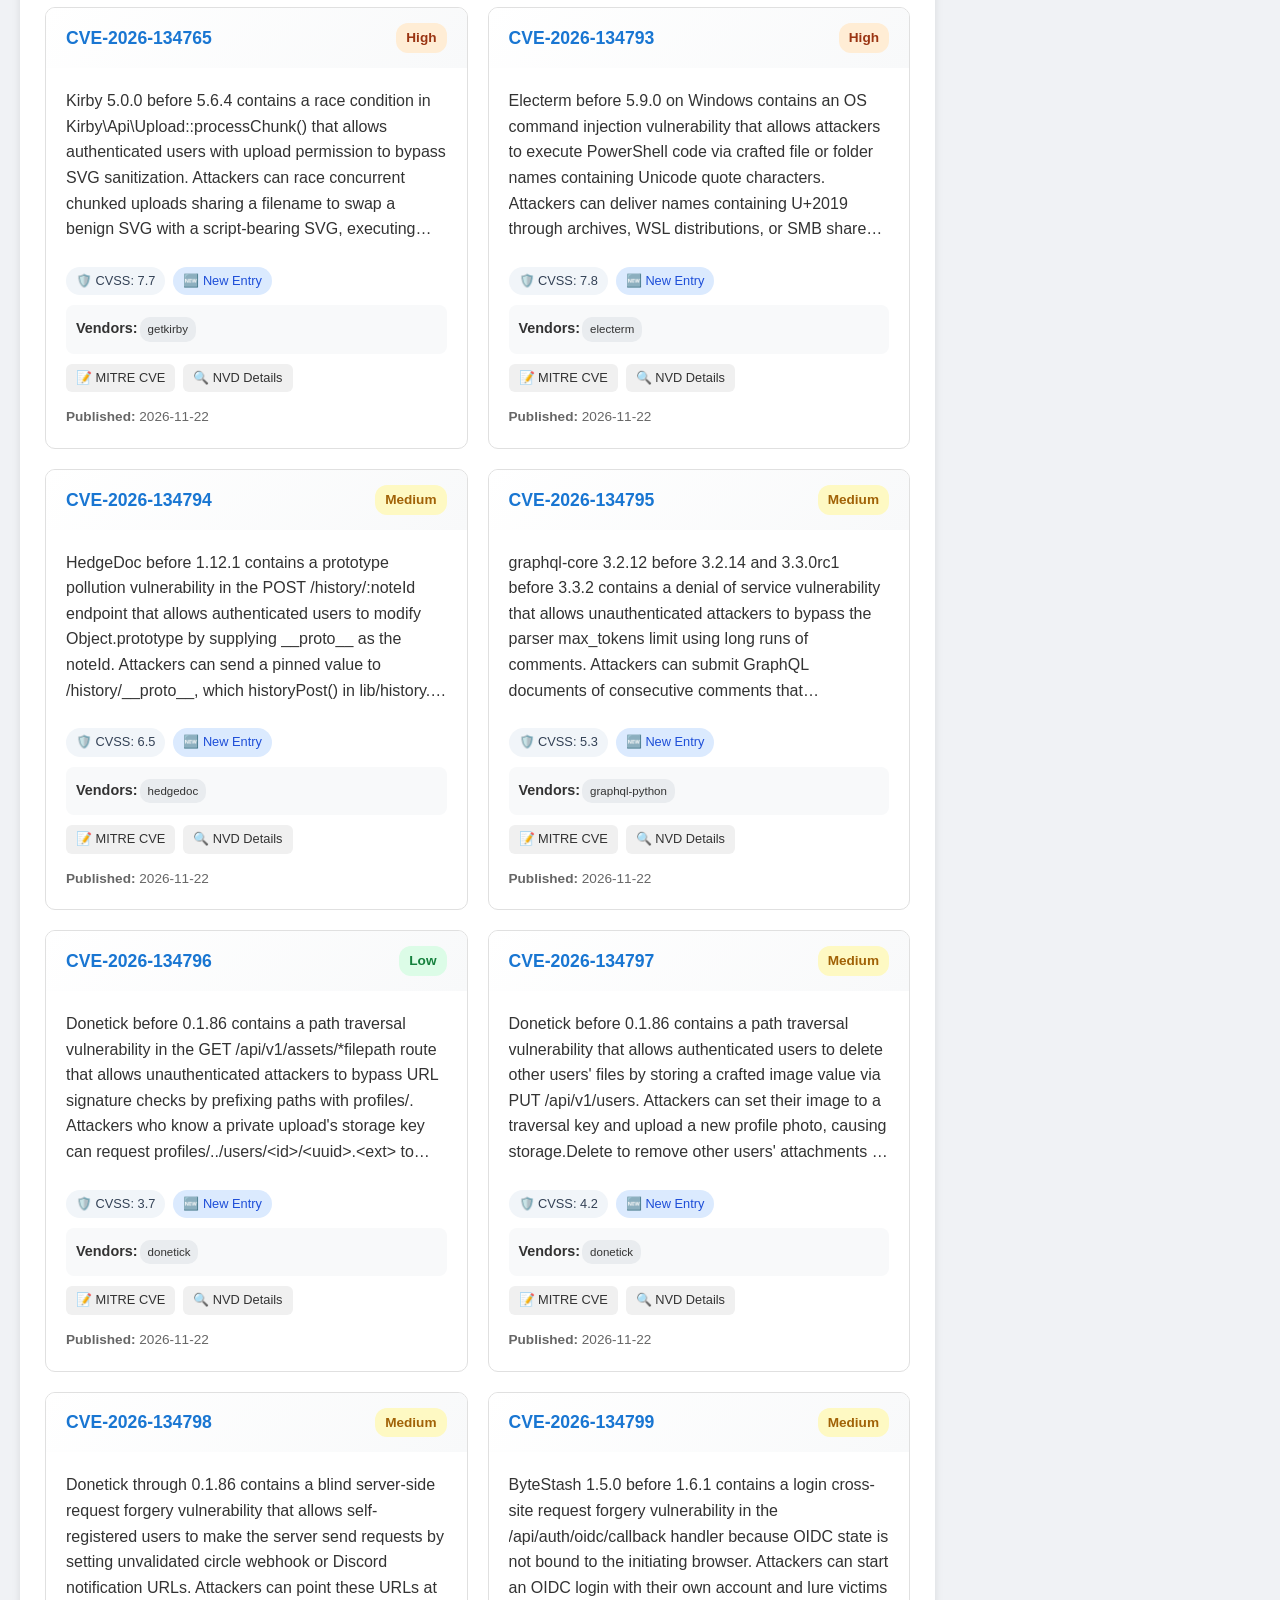
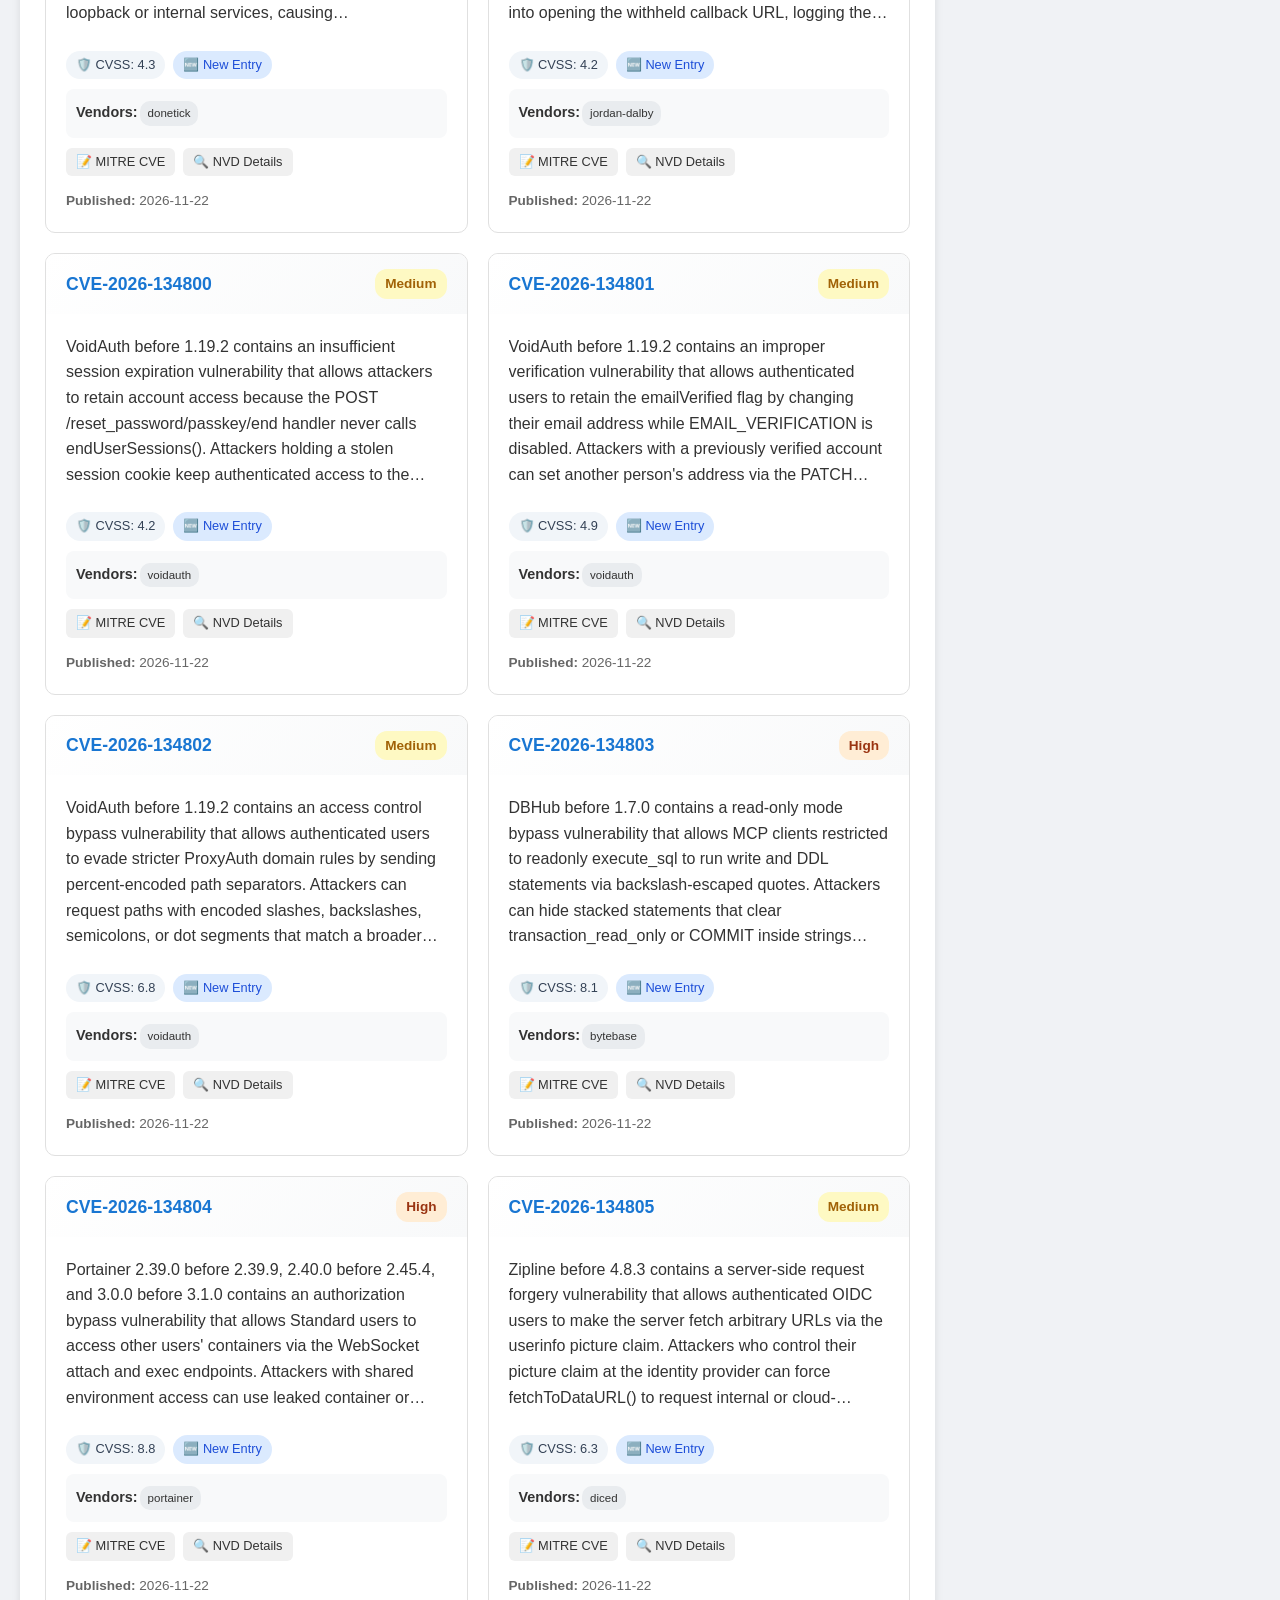
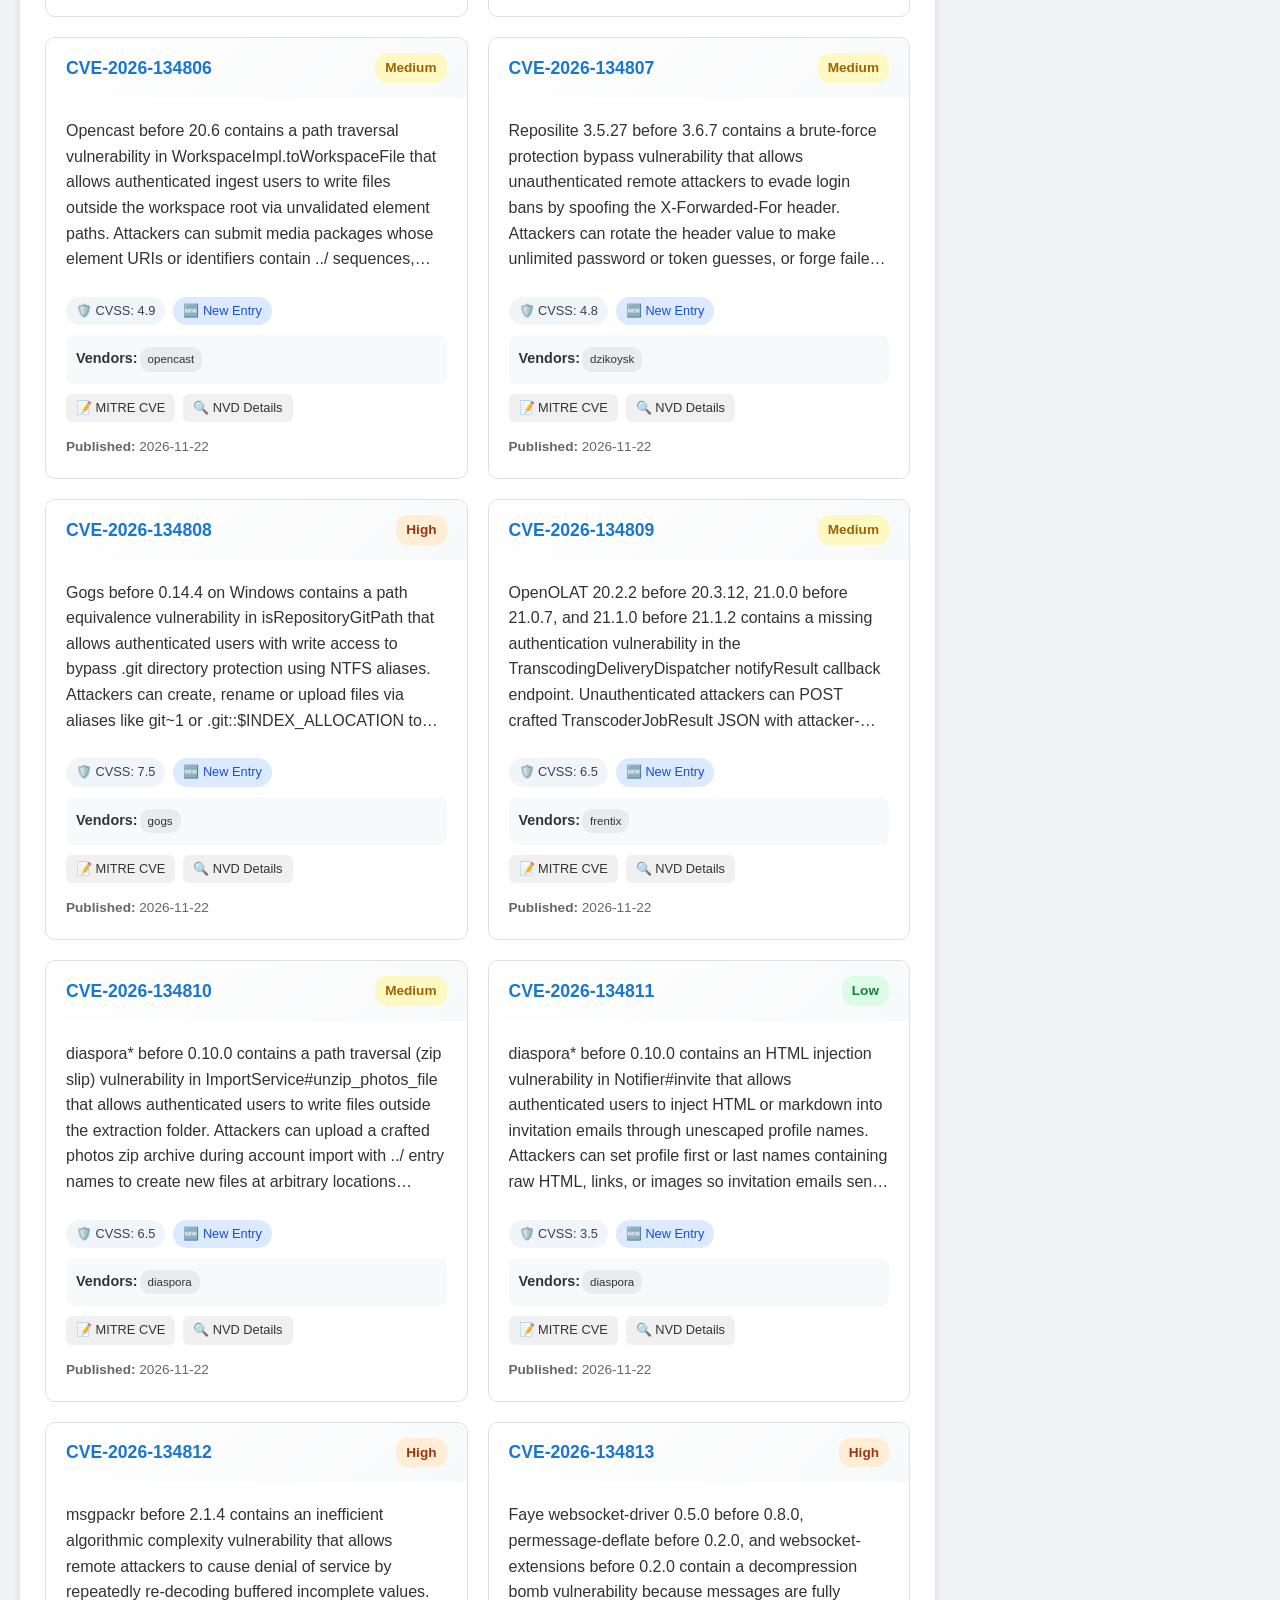
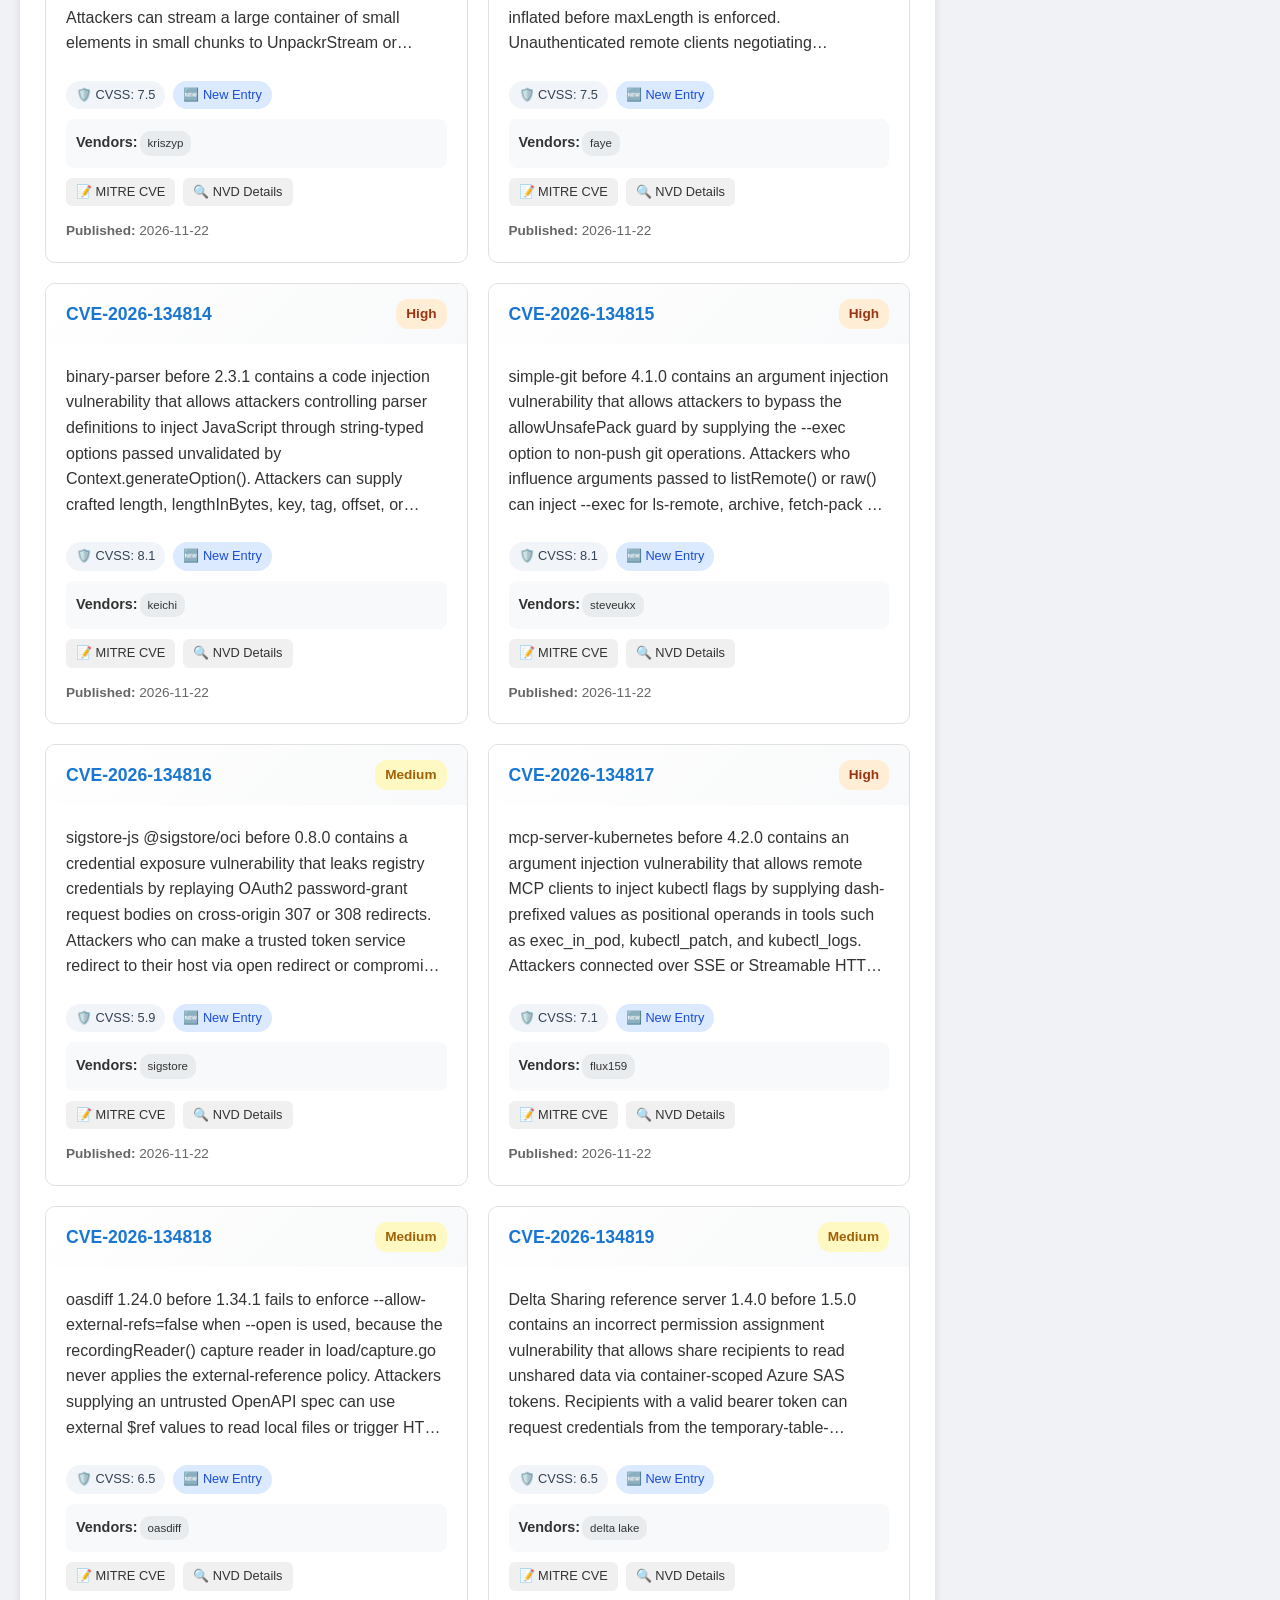
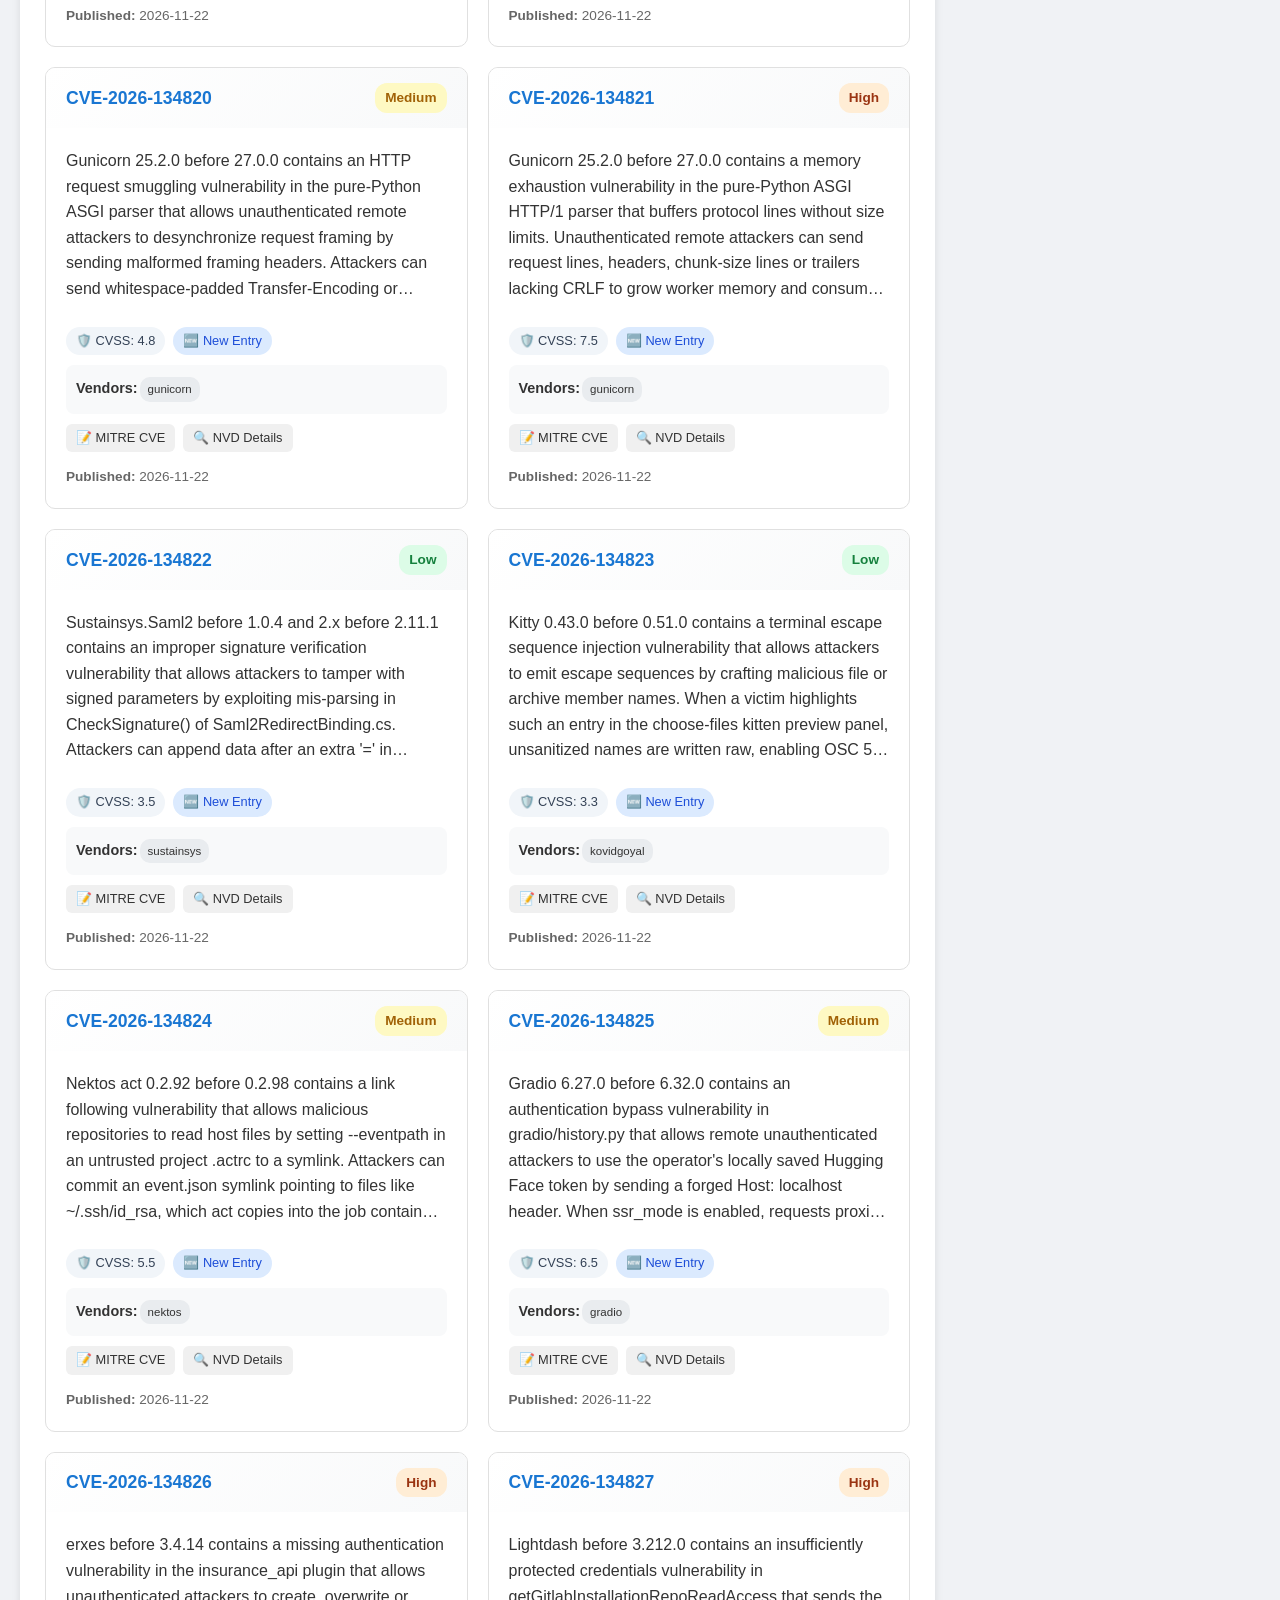
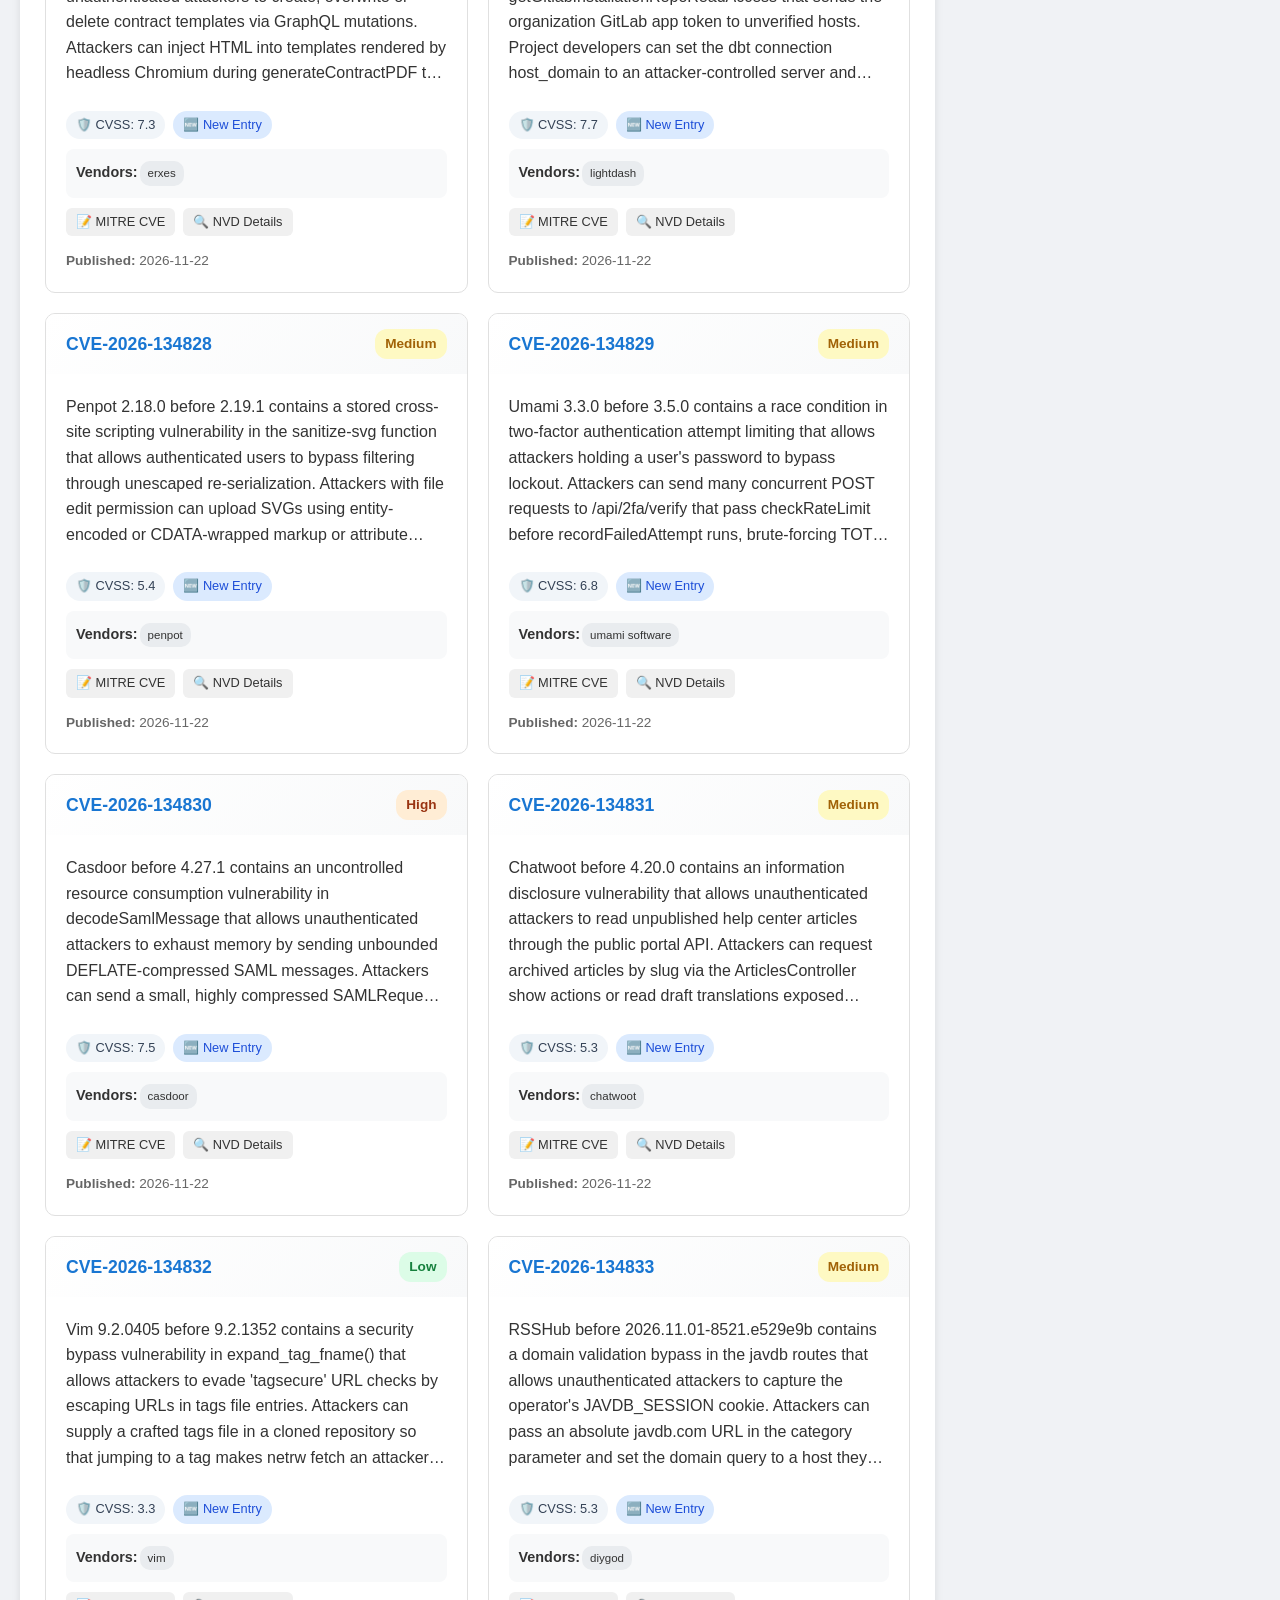
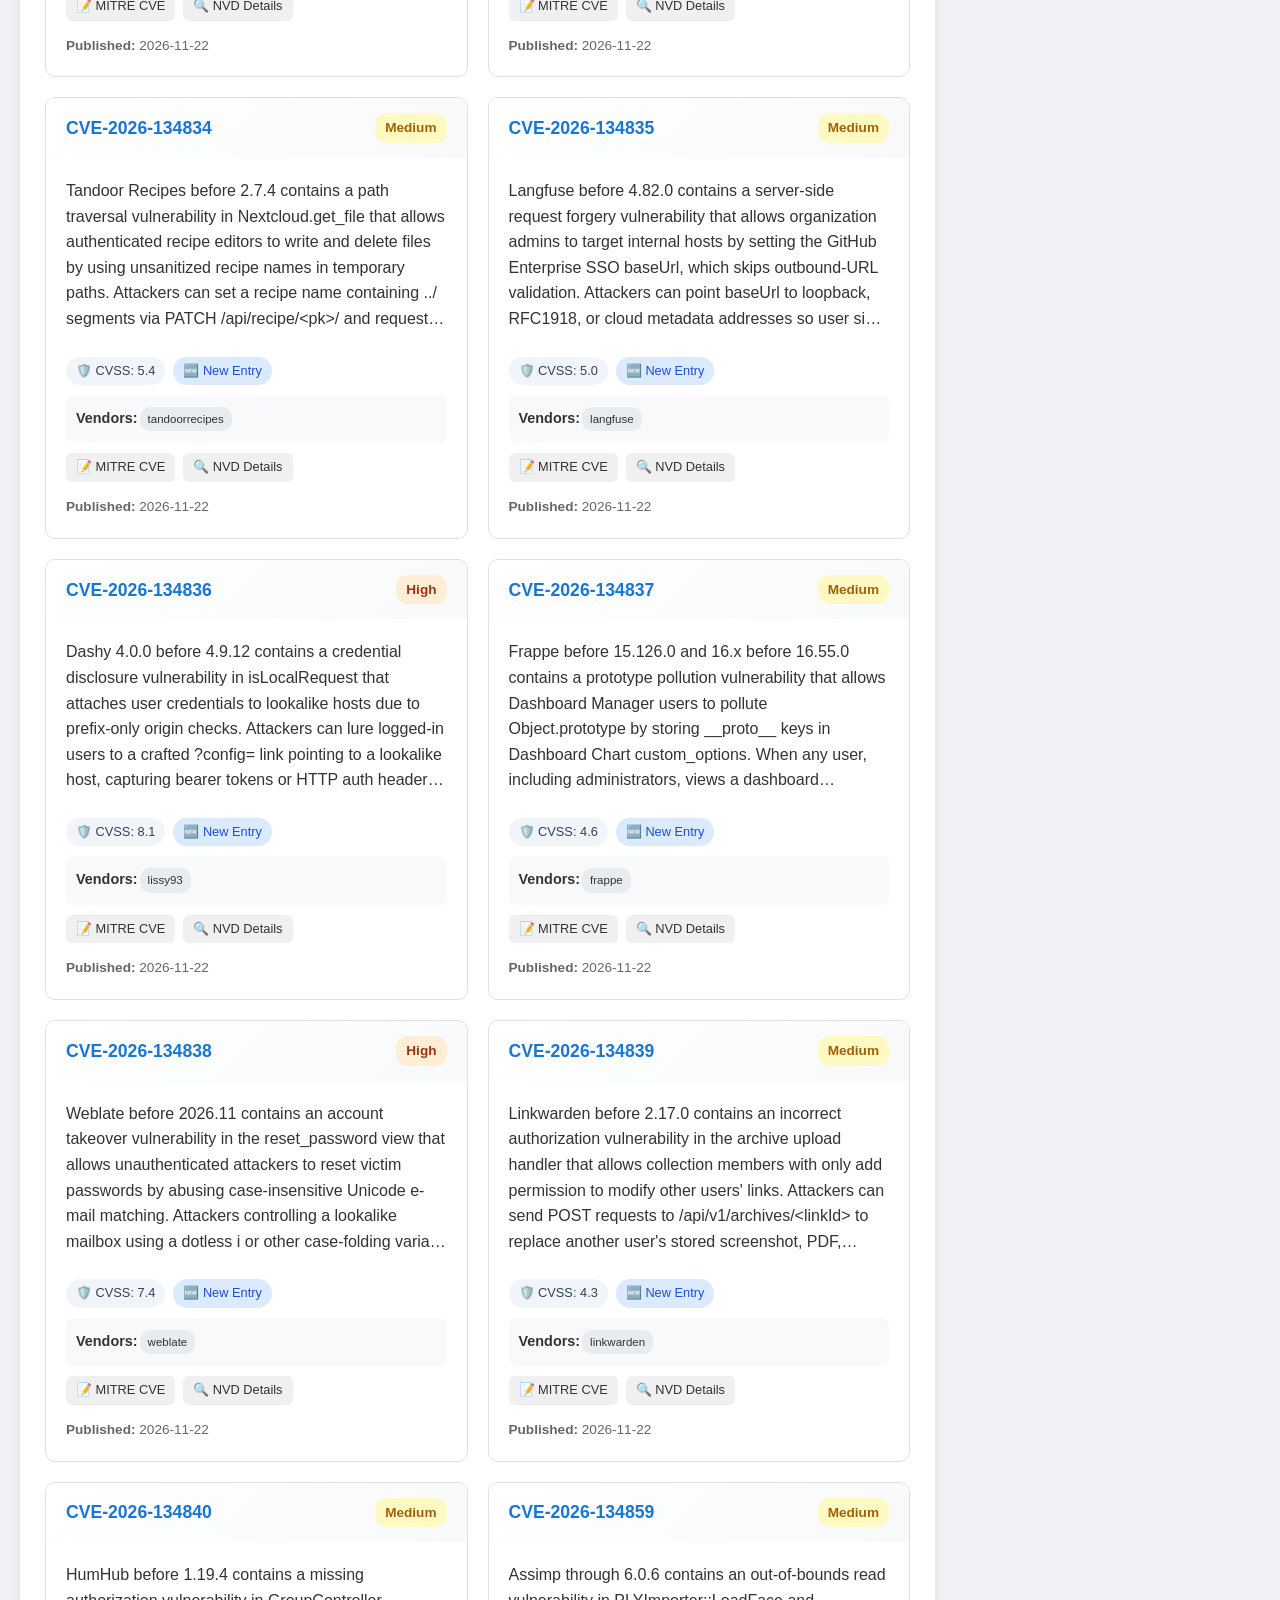
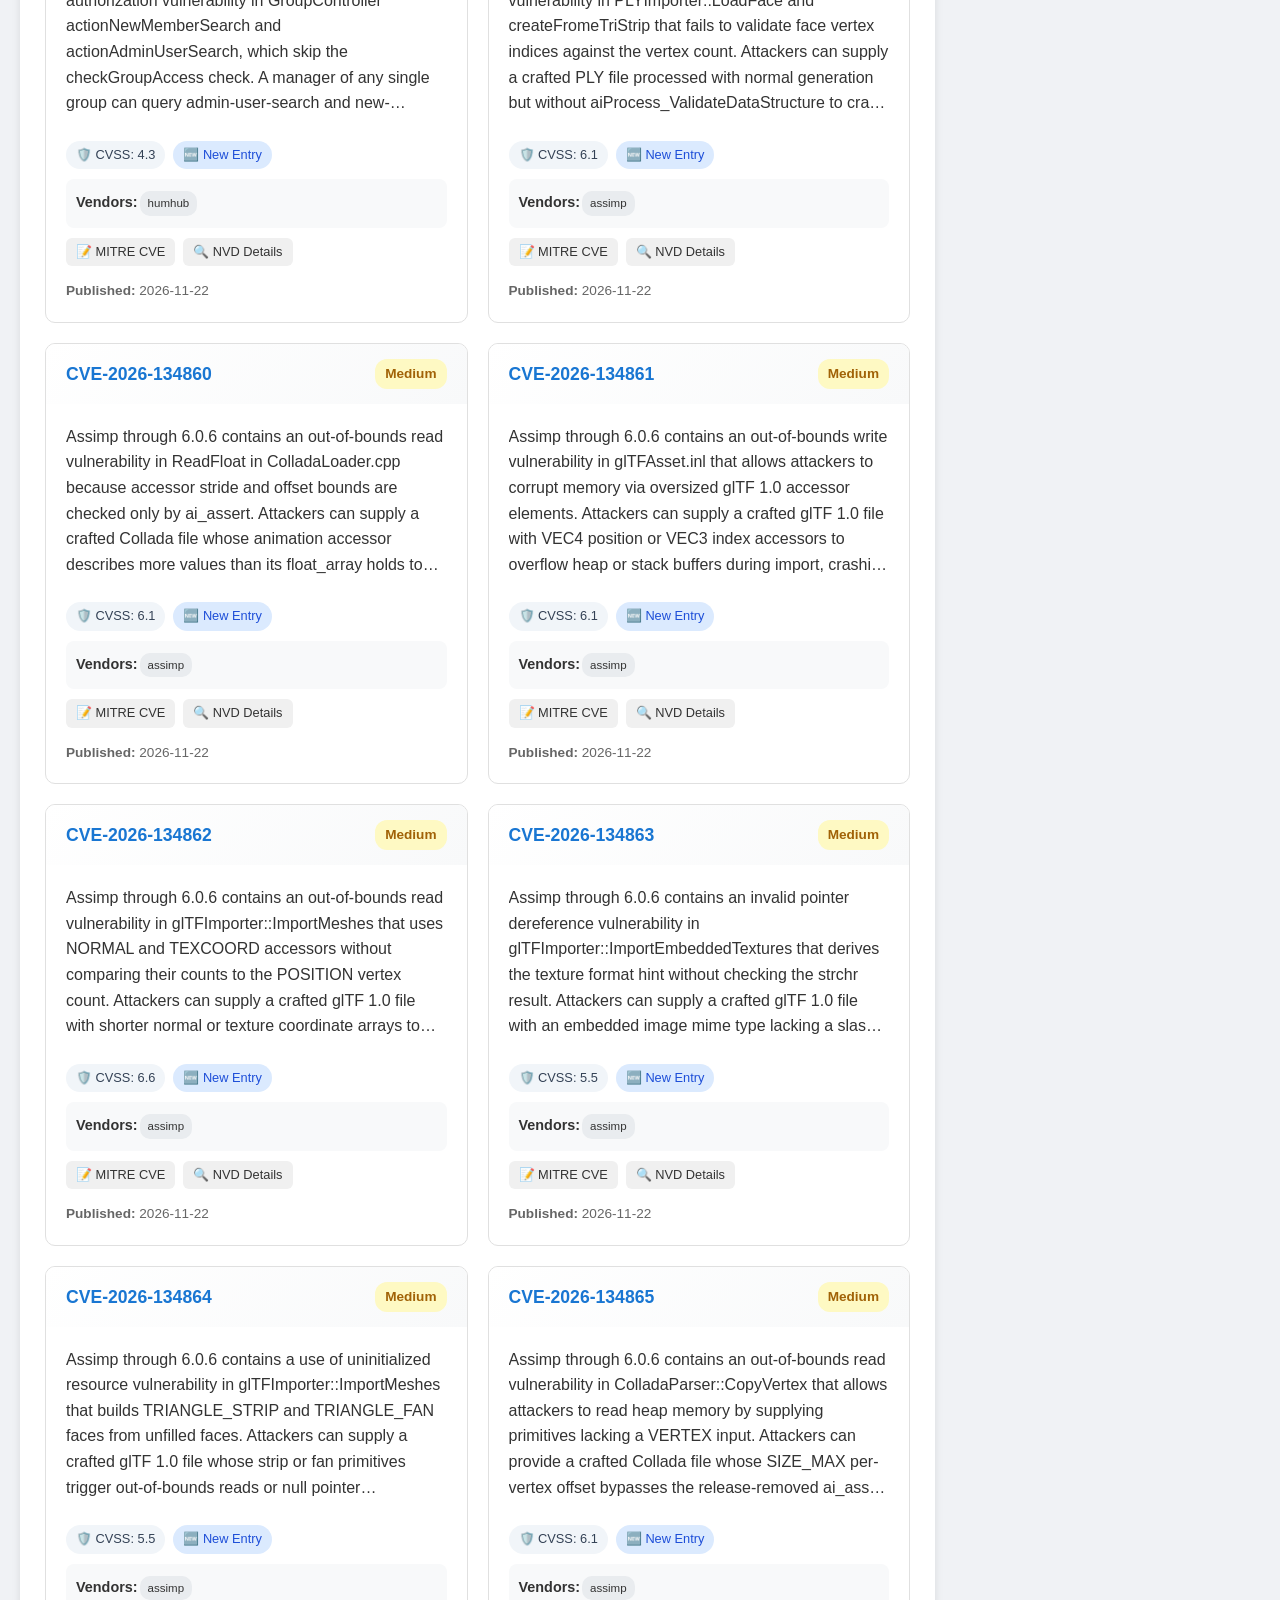
==== commit 229892cc: "CVE Daily update - 2026-11-23 Updated security reports in docs/" ====
--- a/docs/index.html
+++ b/docs/index.html
@@ -3,7 +3,7 @@
 <head>
     <meta charset="UTF-8">
     <meta name="viewport" content="width=device-width, initial-scale=1.0">
-    <title>CVE Daily - 2026-11-22</title>
+    <title>CVE Daily - 2026-11-23</title>
     <!-- Theme + language initialization - must run before the stylesheet
          and renderer to prevent a flash of wrong theme/language -->
     <script>
@@ -30,7 +30,7 @@
          these two URLs, so the browser caches the shell + assets and only
          re-downloads the (daily-changing) data files -->
     <script>
-        window.DAILY_CVE_DATA_URL = "data/2026/cves_20261122.json";
+        window.DAILY_CVE_DATA_URL = "data/2026/cves_20261123.json";
         window.DAILY_CVE_AI_URL = null;
     </script>
 </head>
@@ -89,15 +89,15 @@
                     <span class="date-cluster">
                         <button type="button" class="date-nav" id="date-prev" onclick="switchDateStep(-1)" aria-label="Previous day / 前一天" title="Previous day / 前一天" disabled>&#8249;</button>
                         <span class="title-date">
-                            <button type="button" id="date-btn" onclick="toggleDatePanel(event)" aria-haspopup="listbox" aria-expanded="false" aria-label="Report date / 报告日期">2026-11-22</button>
+                            <button type="button" id="date-btn" onclick="toggleDatePanel(event)" aria-haspopup="listbox" aria-expanded="false" aria-label="Report date / 报告日期">2026-11-23</button>
                             <div id="date-panel" class="date-panel" role="listbox"></div>
                         </span>
                         <button type="button" class="date-nav" id="date-next" onclick="switchDateStep(1)" aria-label="Next day / 后一天" title="Next day / 后一天" disabled>&#8250;</button>
                     </span>
                     <span class="meta-group">
-                        <span class="meta-info"><span id="meta-total">449</span> <span class="lang-en">CVEs</span><span class="lang-zh">条 CVE</span></span>
+                        <span class="meta-info"><span id="meta-total">373</span> <span class="lang-en">CVEs</span><span class="lang-zh">条 CVE</span></span>
                         <span class="meta-sep" aria-hidden="true">·</span>
-                        <span class="meta-info"><span class="lang-en">Generated</span><span class="lang-zh">生成于</span> <span id="generated-time">07:44</span></span>
+                        <span class="meta-info"><span class="lang-en">Generated</span><span class="lang-zh">生成于</span> <span id="generated-time">08:33</span></span>
                     </span>
                 </div>
             </header>
@@ -108,19 +108,19 @@
             <div class="summary-box">
                 <div class="summary-stats">
                     <div class="stat-card" onclick="applySingleFilter('all')">
-                        <div class="stat-number" id="stat-total">449</div>
+                        <div class="stat-number" id="stat-total">373</div>
                         <div><span class="lang-en">Total Vulnerabilities</span><span class="lang-zh">漏洞总数</span></div>
                     </div>
                     <div class="stat-card" onclick="applySingleFilter('high-risk')">
-                        <div class="stat-number" id="stat-high-risk">169</div>
+                        <div class="stat-number" id="stat-high-risk">192</div>
                         <div><span class="lang-en">High Risk (CVSS &gt; 7.0)</span><span class="lang-zh">高危 (CVSS &gt; 7.0)</span></div>
                     </div>
                     <div class="stat-card" onclick="applySingleFilter('cisa')">
-                        <div class="stat-number" id="stat-cisa">5</div>
+                        <div class="stat-number" id="stat-cisa">0</div>
                         <div><span class="lang-en">In CISA KEV</span><span class="lang-zh">CISA KEV 收录</span></div>
                     </div>
                     <div class="stat-card" onclick="applySingleFilter('epss')">
-                        <div class="stat-number" id="stat-epss">12</div>
+                        <div class="stat-number" id="stat-epss">14</div>
                         <div><span class="lang-en">High EPSS (≥0.01)</span><span class="lang-zh">高 EPSS (≥0.01)</span></div>
                     </div>
                 </div>
@@ -156,19 +156,19 @@
             <div class="filter-section">
                 <div class="filter-title">🛡️ <span class="lang-en">Filter by CVSS Severity</span><span class="lang-zh">按 CVSS 严重度筛选</span></div>
                 <div style="display: flex; flex-wrap: wrap; gap: 5px;">
-                    <span class="filter-item filter-critical" id="filter-critical" onclick="applySingleFilterBySeverity('critical')">Critical (27)</span>
-                    <span class="filter-item filter-high" id="filter-high" onclick="applySingleFilterBySeverity('high')">High (143)</span>
-                    <span class="filter-item filter-medium" id="filter-medium" onclick="applySingleFilterBySeverity('medium')">Medium (219)</span>
-                    <span class="filter-item filter-low" id="filter-low" onclick="applySingleFilterBySeverity('low')">Low (17)</span>
-                    <span class="filter-item filter-na" id="filter-na" onclick="applySingleFilterBySeverity('na')"><span class="lang-en">N/A</span><span class="lang-zh">未评分</span> (43)</span>
+                    <span class="filter-item filter-critical" id="filter-critical" onclick="applySingleFilterBySeverity('critical')">Critical (19)</span>
+                    <span class="filter-item filter-high" id="filter-high" onclick="applySingleFilterBySeverity('high')">High (188)</span>
+                    <span class="filter-item filter-medium" id="filter-medium" onclick="applySingleFilterBySeverity('medium')">Medium (131)</span>
+                    <span class="filter-item filter-low" id="filter-low" onclick="applySingleFilterBySeverity('low')">Low (11)</span>
+                    <span class="filter-item filter-na" id="filter-na" onclick="applySingleFilterBySeverity('na')"><span class="lang-en">N/A</span><span class="lang-zh">未评分</span> (24)</span>
                 </div>
             </div>
 
             <div class="filter-section">
                 <div class="filter-title">🏷️ <span class="lang-en">Filter by Status</span><span class="lang-zh">按状态筛选</span></div>
                 <div style="display: flex; flex-wrap: wrap; gap: 5px;">
-                    <span class="filter-metric-tag filter-tag-exp" id="filter-modified" onclick="toggleStatusFilter('modified')">🔄 <span class="lang-en">Recently Modified (104)</span><span class="lang-zh">最近修改 (104)</span></span>
-                    <span class="filter-metric-tag filter-tag-cvss" id="filter-published" onclick="toggleStatusFilter('published')">🆕 <span class="lang-en">Newly Published (345)</span><span class="lang-zh">新发布 (345)</span></span>
+                    <span class="filter-metric-tag filter-tag-exp" id="filter-modified" onclick="toggleStatusFilter('modified')">🔄 <span class="lang-en">Recently Modified (177)</span><span class="lang-zh">最近修改 (177)</span></span>
+                    <span class="filter-metric-tag filter-tag-cvss" id="filter-published" onclick="toggleStatusFilter('published')">🆕 <span class="lang-en">Newly Published (196)</span><span class="lang-zh">新发布 (196)</span></span>
                 </div>
             </div>
 
@@ -184,14 +184,14 @@
                 <div class="ai-category-nav">
                     <h4>📋 <span class="lang-en">Categories</span><span class="lang-zh">分类目录</span></h4>
                     <ul id="ai-nav-list">
-                        <li onclick="scrollToCategory('Desktop_OS')">💻 <span class="lang-en">Desktop OS</span><span class="lang-zh">桌面操作系统</span> (5)</li><li onclick="scrollToCategory('IoT_Security')">📡 <span class="lang-en">IoT Security</span><span class="lang-zh">IoT安全</span> (3)</li><li onclick="scrollToCategory('Cloud_Security')">☁️ <span class="lang-en">Cloud Security</span><span class="lang-zh">云安全</span> (7)</li><li onclick="scrollToCategory('Network_Devices')">🌐 <span class="lang-en">Network Devices</span><span class="lang-zh">网络设备</span> (4)</li><li onclick="scrollToCategory('Industrial_Control')">🏭 <span class="lang-en">Industrial Control</span><span class="lang-zh">工业控制</span> (3)</li><li onclick="scrollToCategory('Web_Security')">🔐 <span class="lang-en">Web Security</span><span class="lang-zh">Web安全</span> (11)</li><li onclick="scrollToCategory('Databases___Middleware')">🗄️ <span class="lang-en">Databases &amp; Middleware</span><span class="lang-zh">数据库与中间件</span> (9)</li><li onclick="scrollToCategory('Other')">📌 <span class="lang-en">Other</span><span class="lang-zh">其他</span> (4)</li>
+                        <li onclick="scrollToCategory('Desktop_OS')">💻 <span class="lang-en">Desktop OS</span><span class="lang-zh">桌面操作系统</span> (4)</li><li onclick="scrollToCategory('IoT_Security')">📡 <span class="lang-en">IoT Security</span><span class="lang-zh">IoT安全</span> (2)</li><li onclick="scrollToCategory('Cloud_Security')">☁️ <span class="lang-en">Cloud Security</span><span class="lang-zh">云安全</span> (4)</li><li onclick="scrollToCategory('Network_Devices')">🌐 <span class="lang-en">Network Devices</span><span class="lang-zh">网络设备</span> (6)</li><li onclick="scrollToCategory('Web_Security')">🔐 <span class="lang-en">Web Security</span><span class="lang-zh">Web安全</span> (12)</li><li onclick="scrollToCategory('Databases___Middleware')">🗄️ <span class="lang-en">Databases &amp; Middleware</span><span class="lang-zh">数据库与中间件</span> (8)</li><li onclick="scrollToCategory('Other')">📌 <span class="lang-en">Other</span><span class="lang-zh">其他</span> (6)</li>
                     </ul>
                 </div>
                 <div class="ai-sidebar-stats">
                     <p>🤖 <span class="lang-en">AI Analysis</span><span class="lang-zh">AI智能分析</span></p>
-                    <p><span class="lang-en">Analysis date:</span><span class="lang-zh">分析日期:</span> <span id="ai-stat-date">2026-11-22</span></p>
-                    <p><span class="lang-en">Curated:</span><span class="lang-zh">精选漏洞:</span> <span id="ai-stat-count">46</span></p>
-                    <p><span class="lang-en">Analyzed:</span><span class="lang-zh">候选漏洞:</span> <span id="ai-stat-analyzed">170</span></p>
+                    <p><span class="lang-en">Analysis date:</span><span class="lang-zh">分析日期:</span> <span id="ai-stat-date">2026-11-23</span></p>
+                    <p><span class="lang-en">Curated:</span><span class="lang-zh">精选漏洞:</span> <span id="ai-stat-count">42</span></p>
+                    <p><span class="lang-en">Analyzed:</span><span class="lang-zh">候选漏洞:</span> <span id="ai-stat-analyzed">207</span></p>
                     <p><span class="lang-en">Model:</span><span class="lang-zh">模型来源:</span> <span id="ai-stat-model">qwen3.7-flash</span></p>
                 </div>
             </div>
@@ -203,7 +203,7 @@
         <div class="noscript-notice">
             <span class="lang-en">This report renders CVE cards with JavaScript. The complete raw data for this day is available as JSON:</span>
             <span class="lang-zh">本报告需要 JavaScript 渲染卡片。当日的完整原始数据可从 JSON 获取：</span>
-            <a href="data/2026/cves_20261122.json">data/2026/cves_20261122.json</a>
+            <a href="data/2026/cves_20261123.json">data/2026/cves_20261123.json</a>
         </div>
     </noscript>
 
@@ -219,7 +219,7 @@
                 Star on GitHub
             </a>
             <span class="separator">|</span>
-            <a href="data/2026/cves_20261122.json" id="raw-data-link" target="_blank" rel="noopener noreferrer">
+            <a href="data/2026/cves_20261123.json" id="raw-data-link" target="_blank" rel="noopener noreferrer">
                 📊 <span class="lang-en">Raw Data (JSON)</span><span class="lang-zh">原始数据 (JSON)</span>
             </a>
             <span class="separator">|</span>
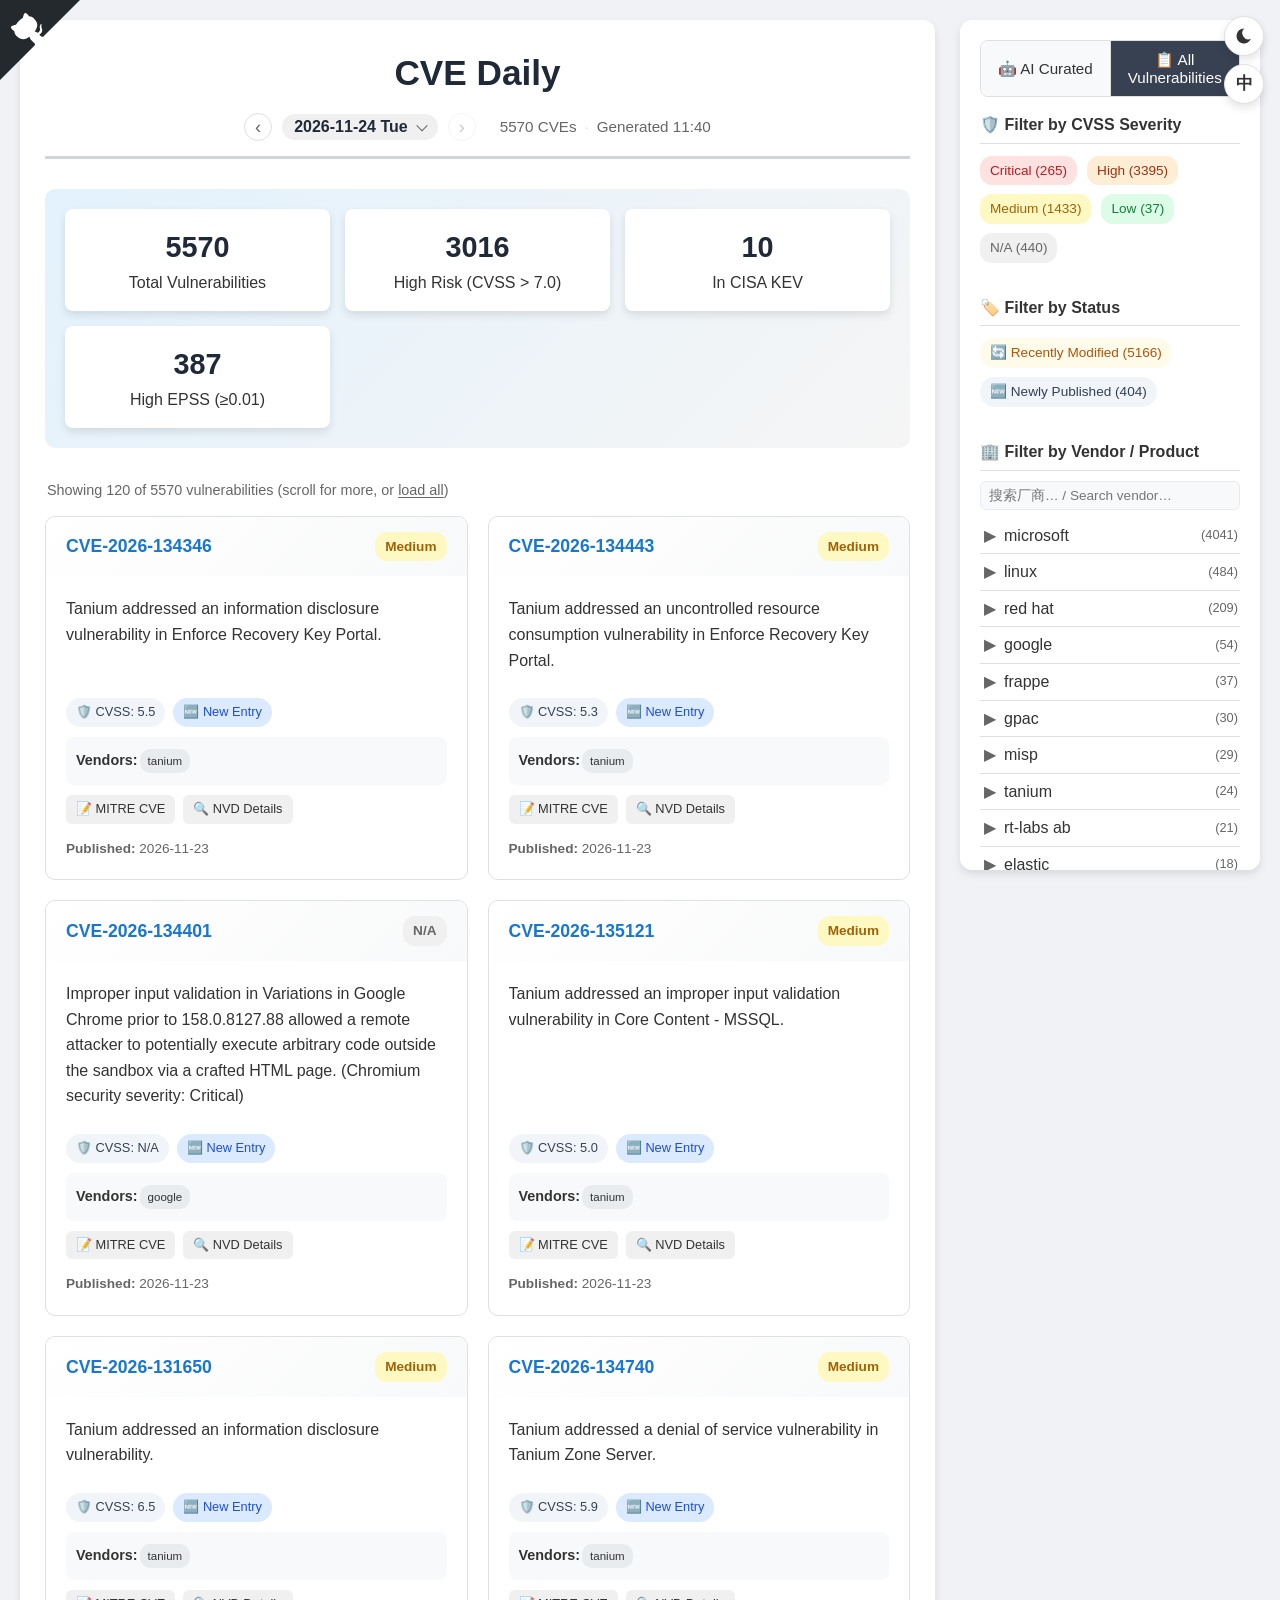
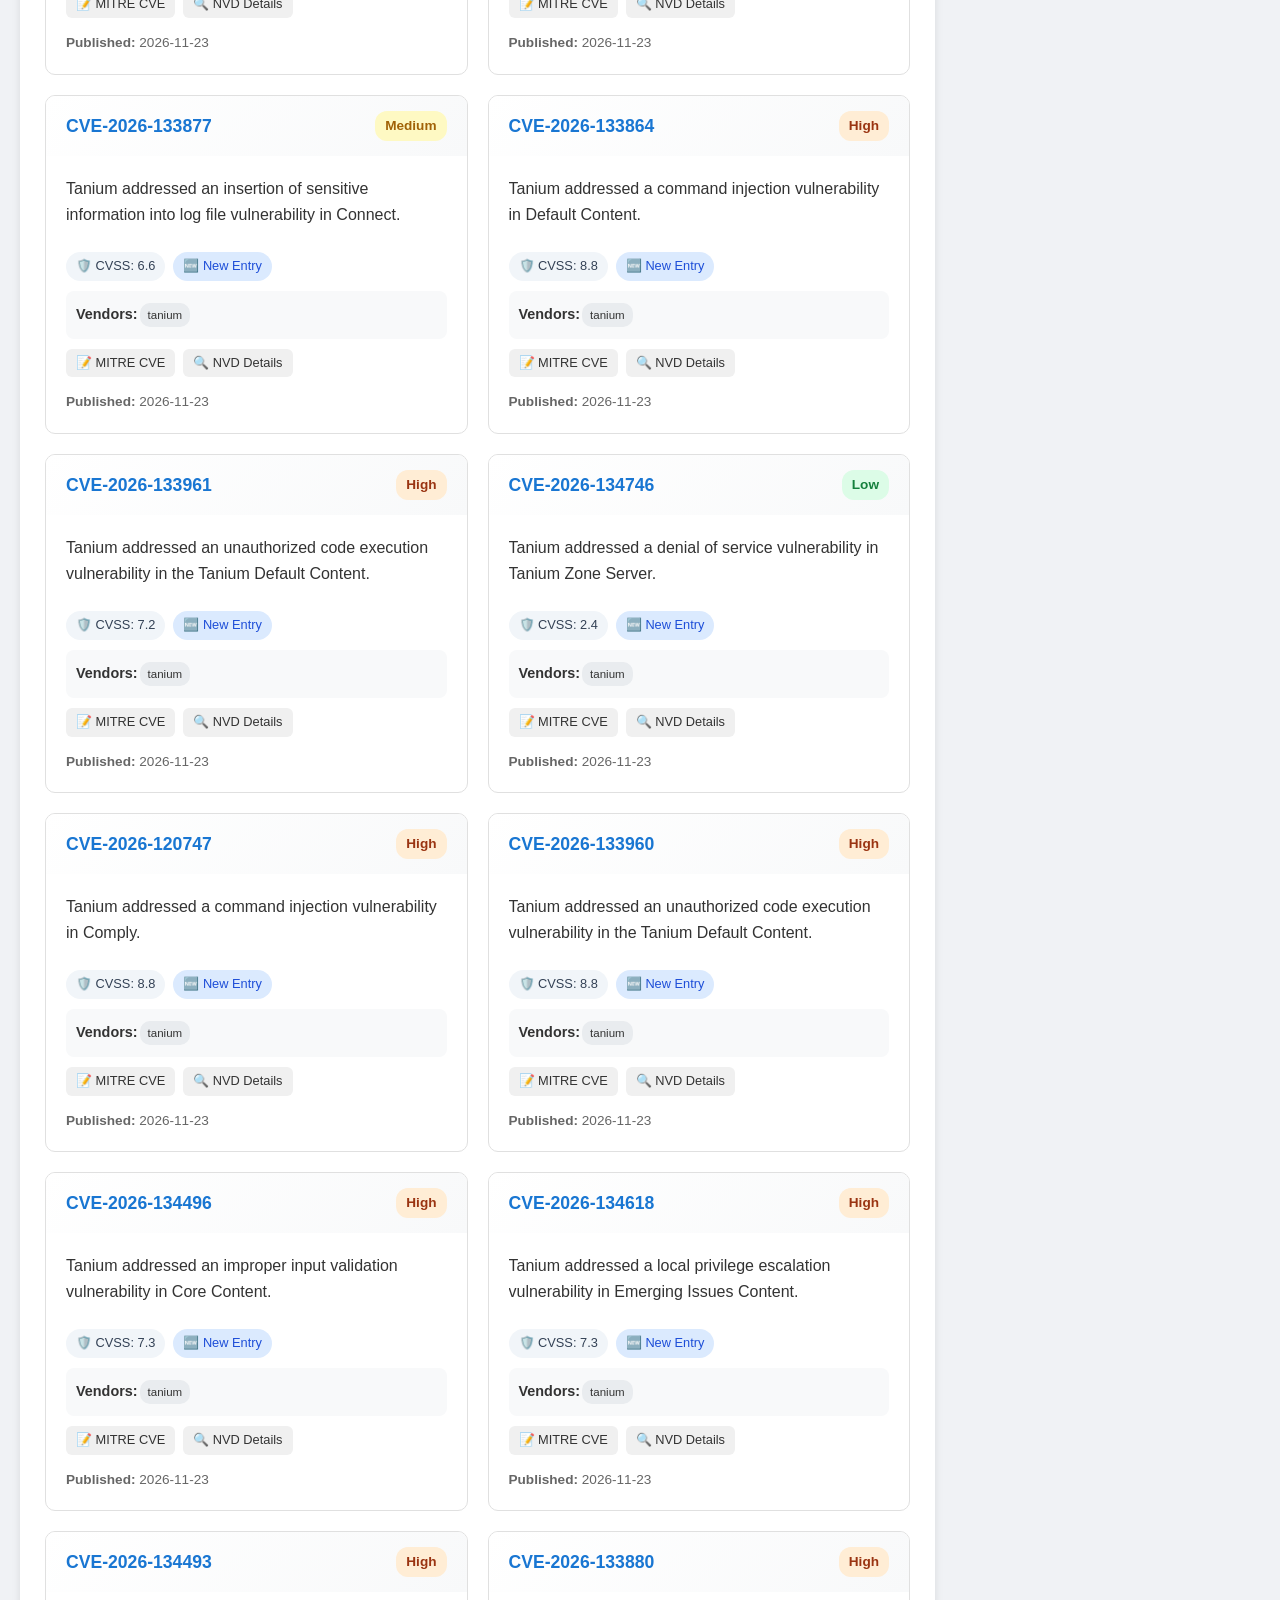
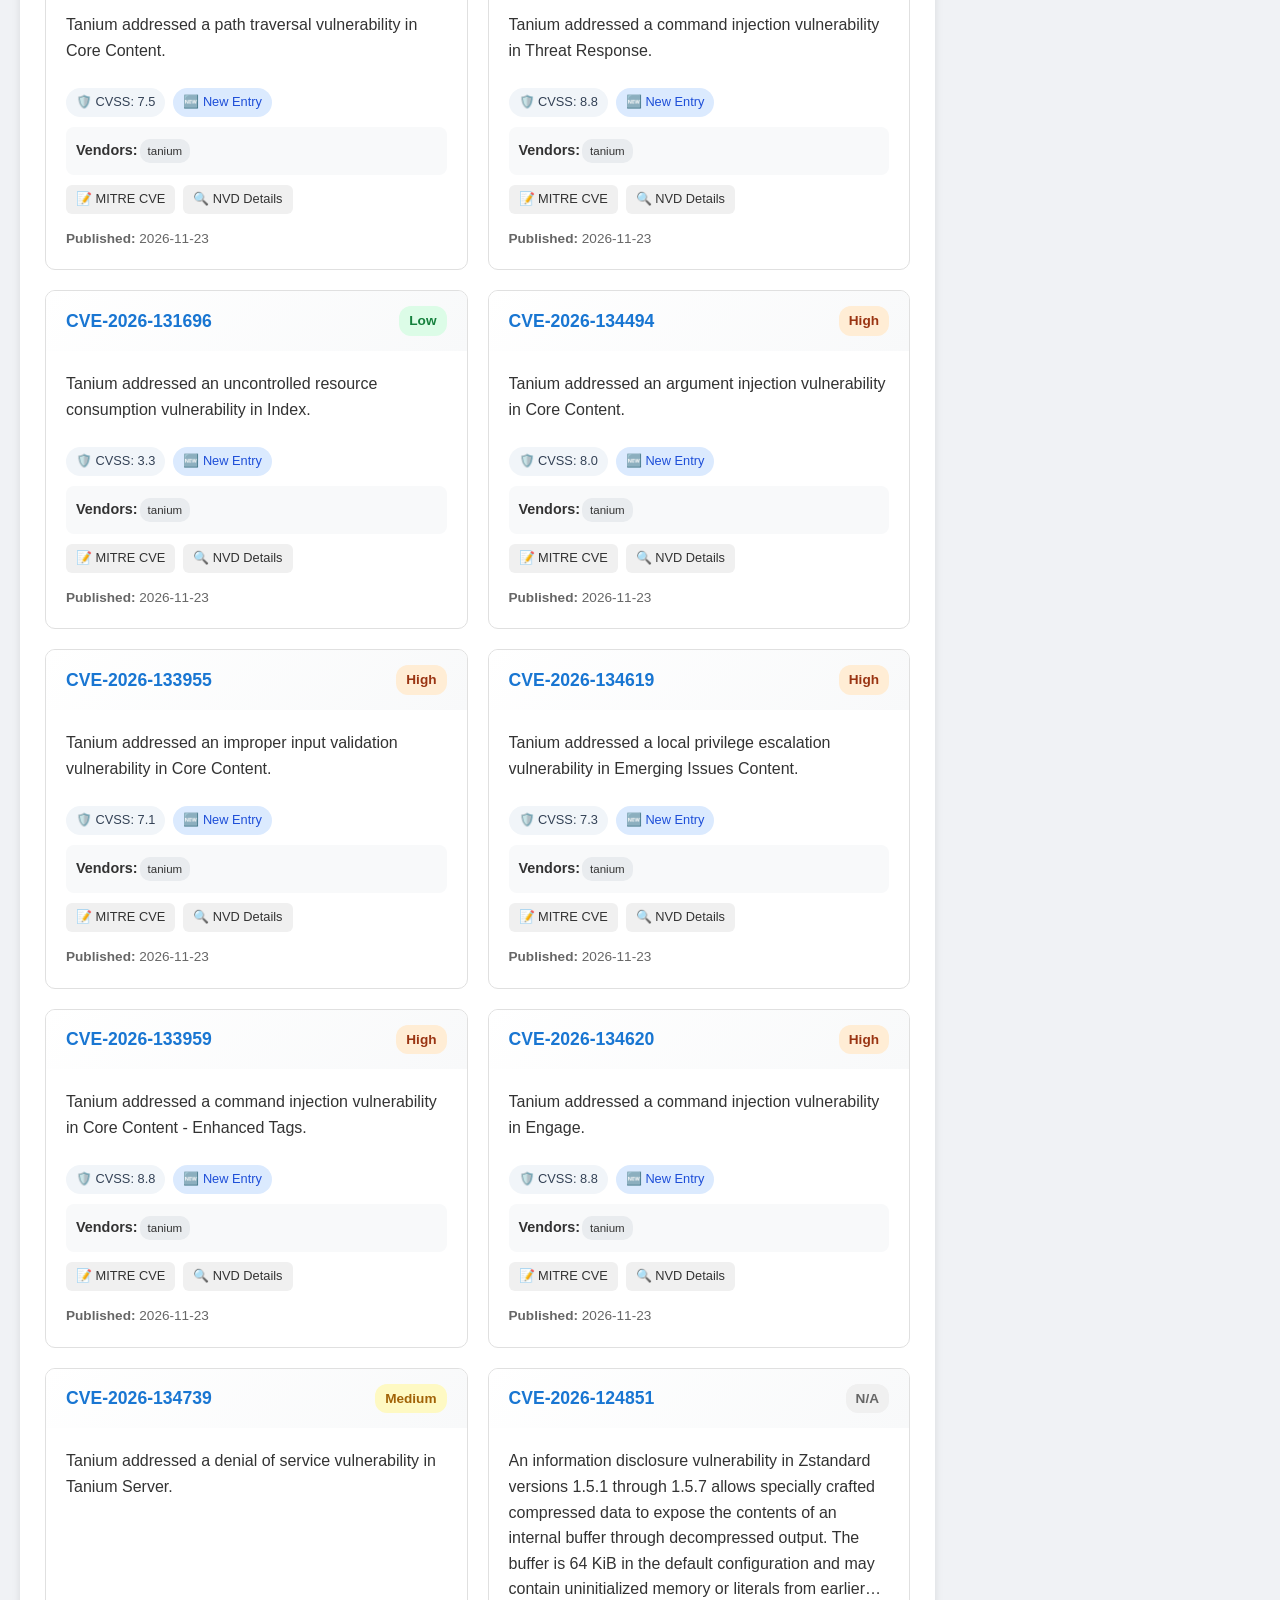
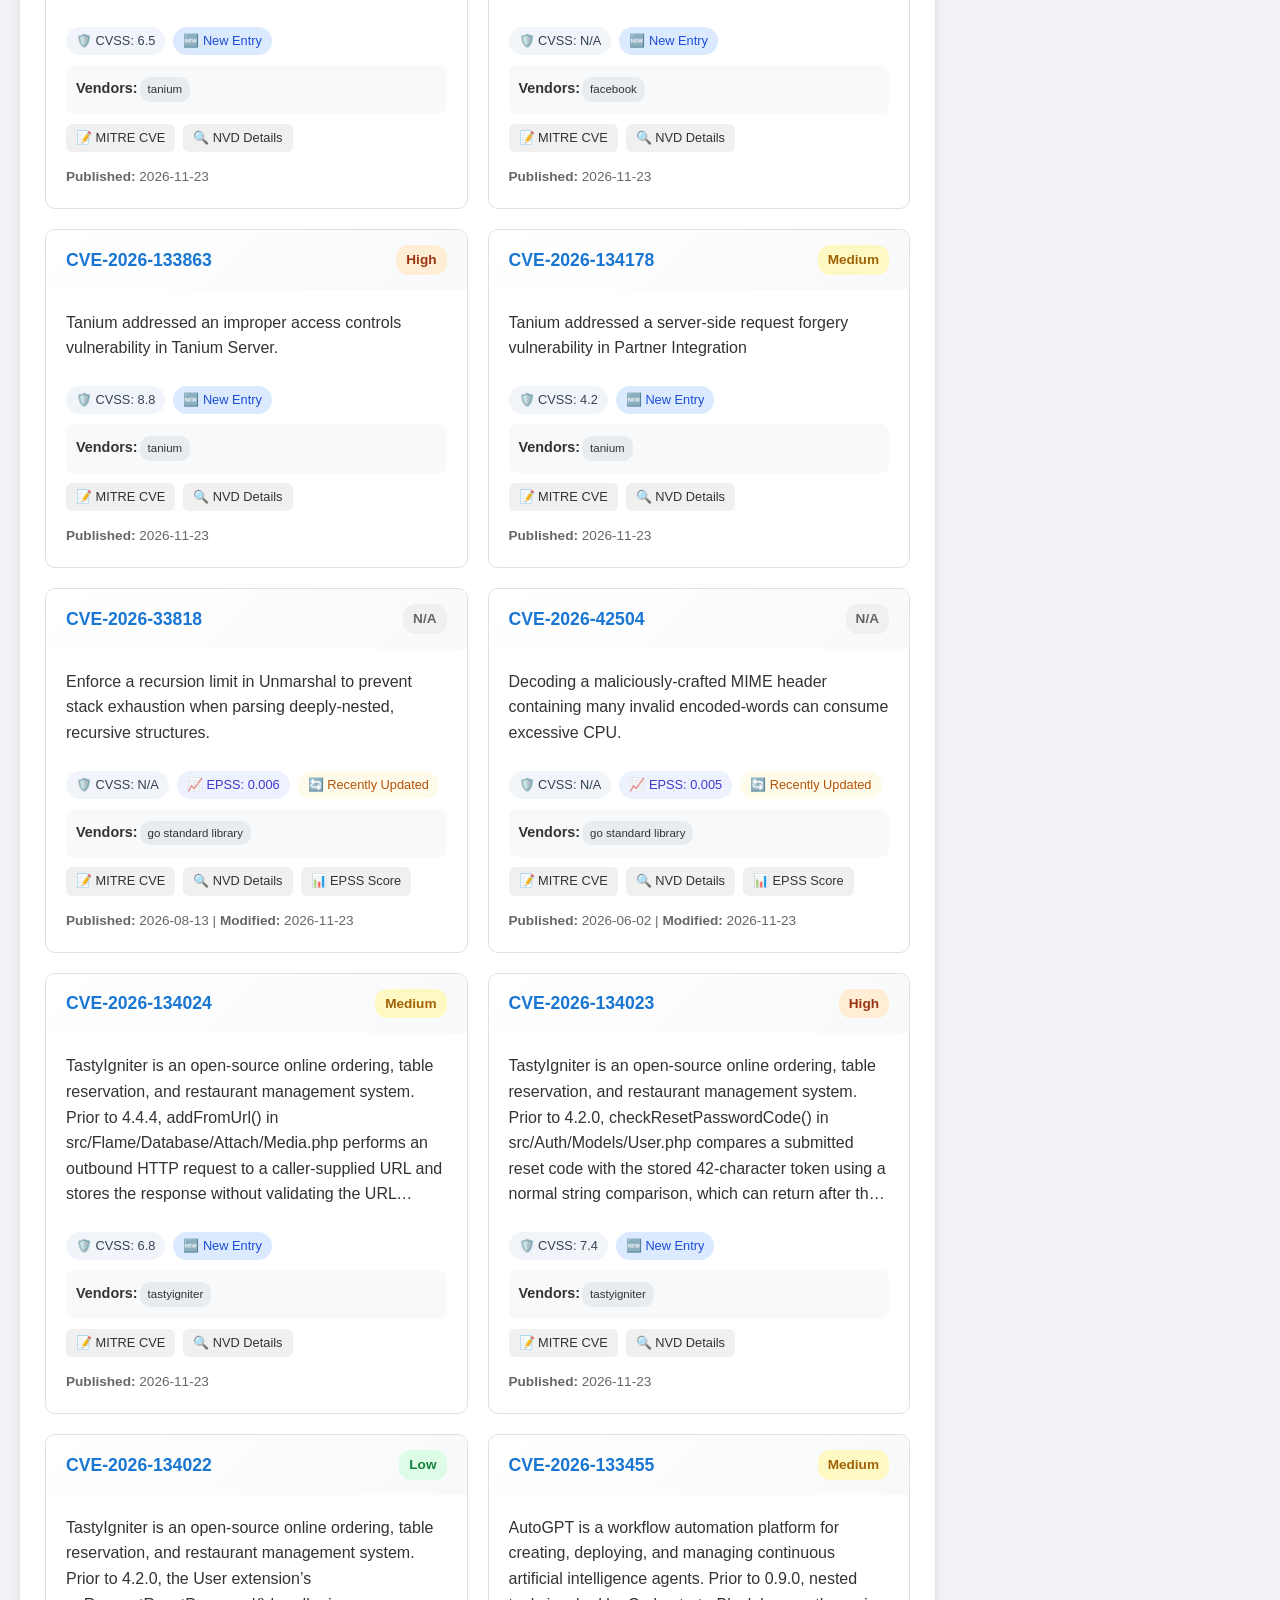
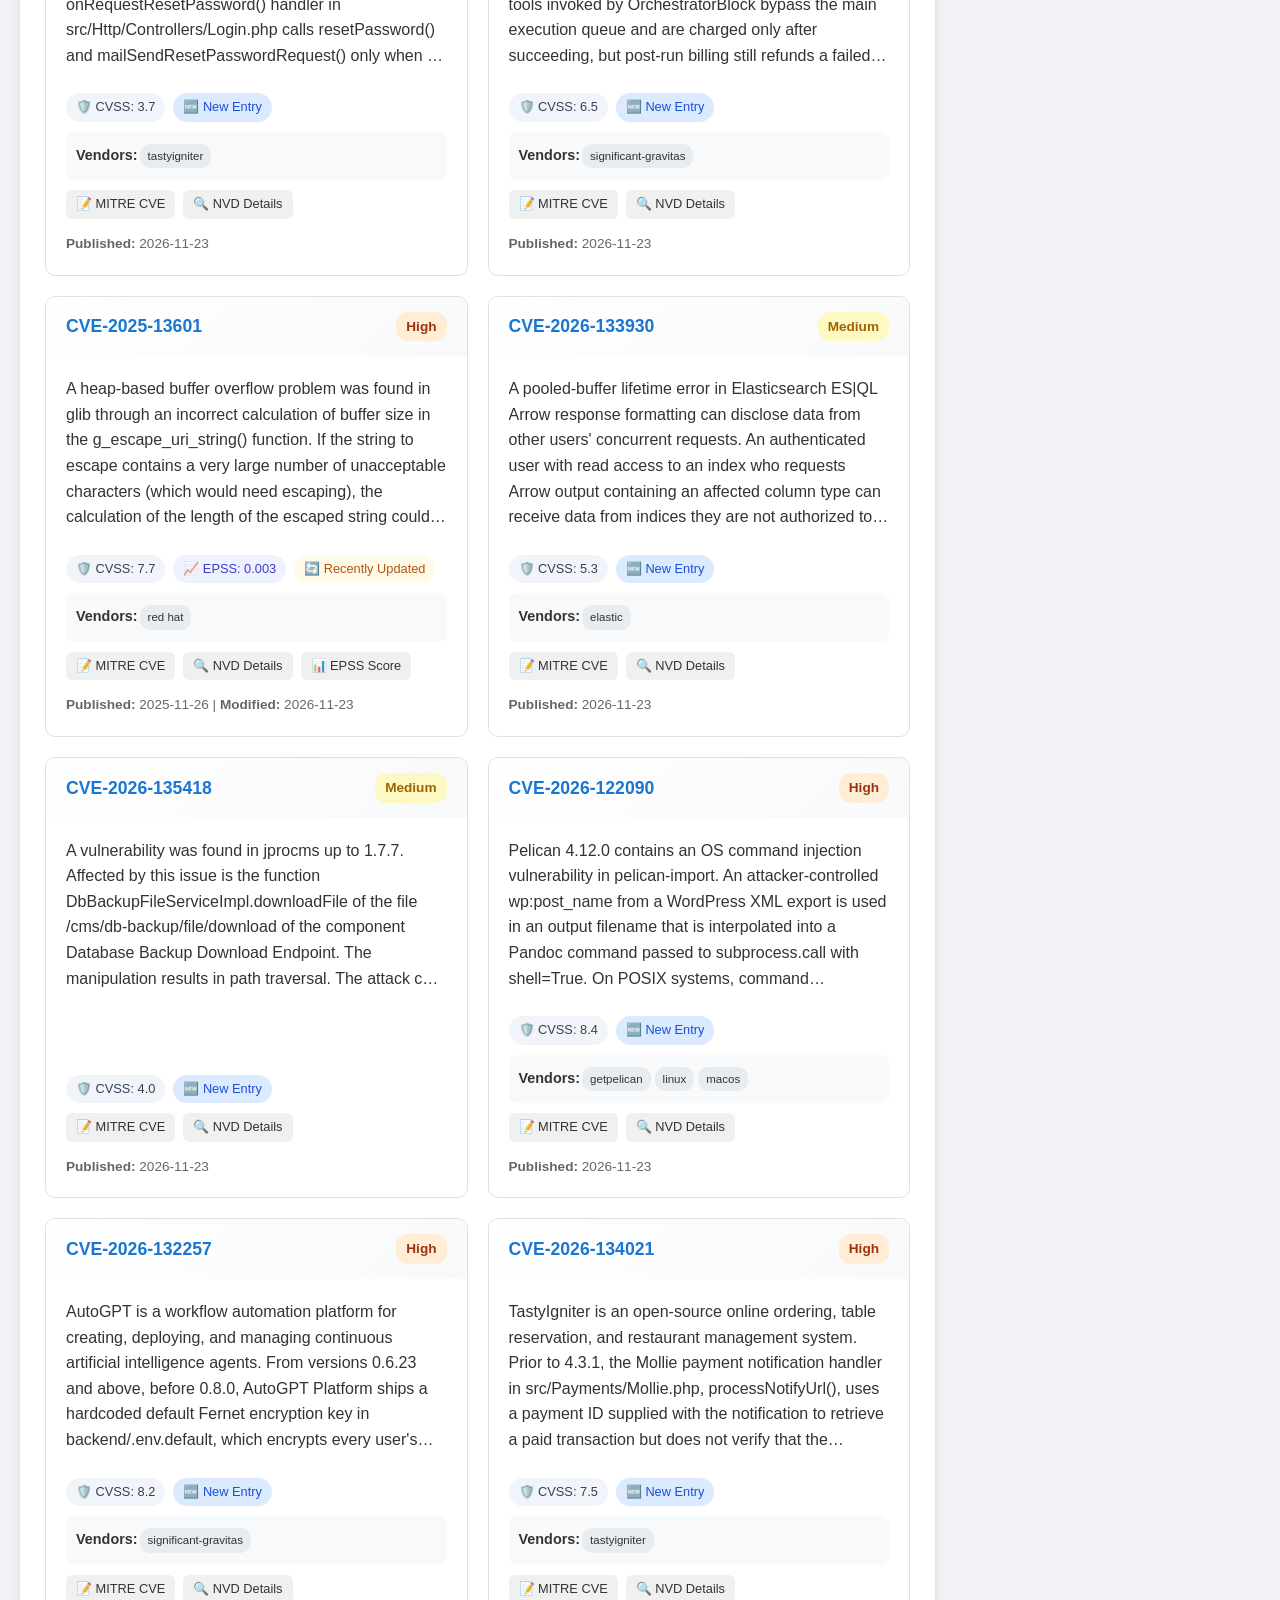
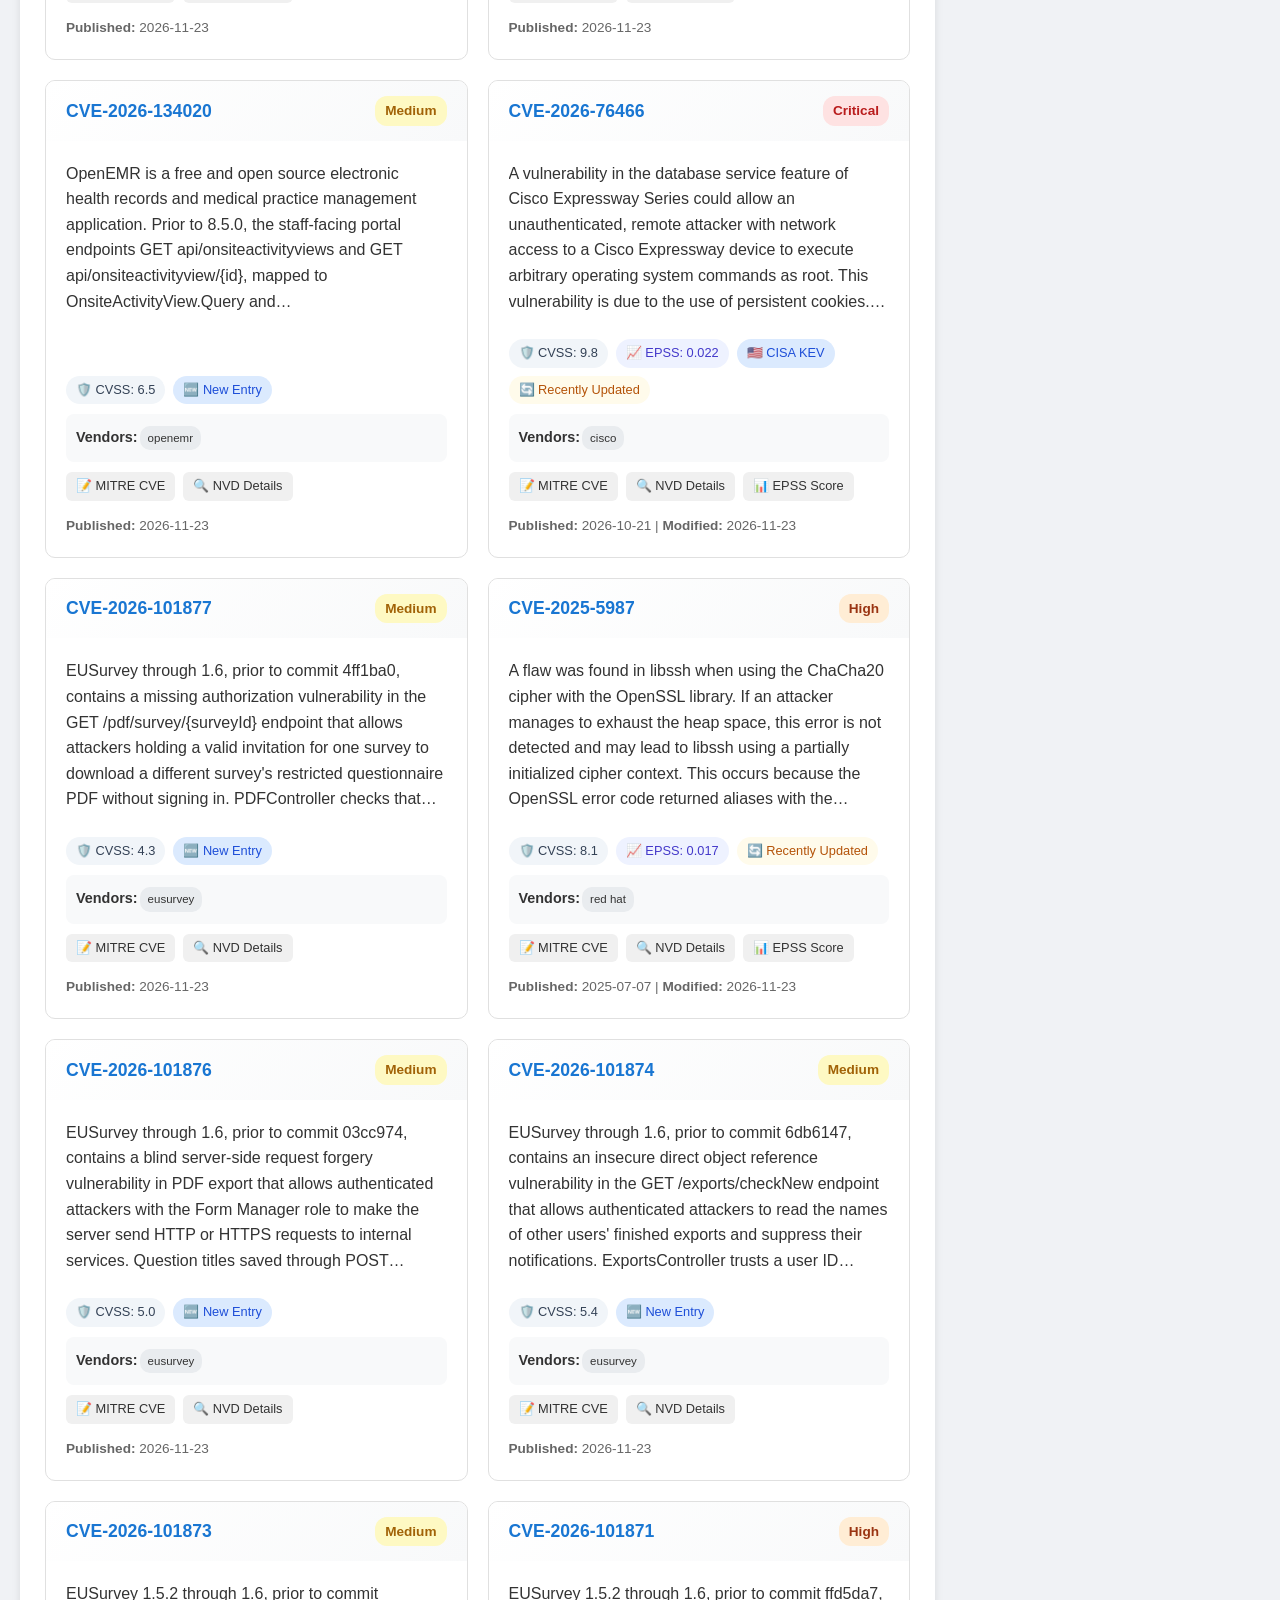
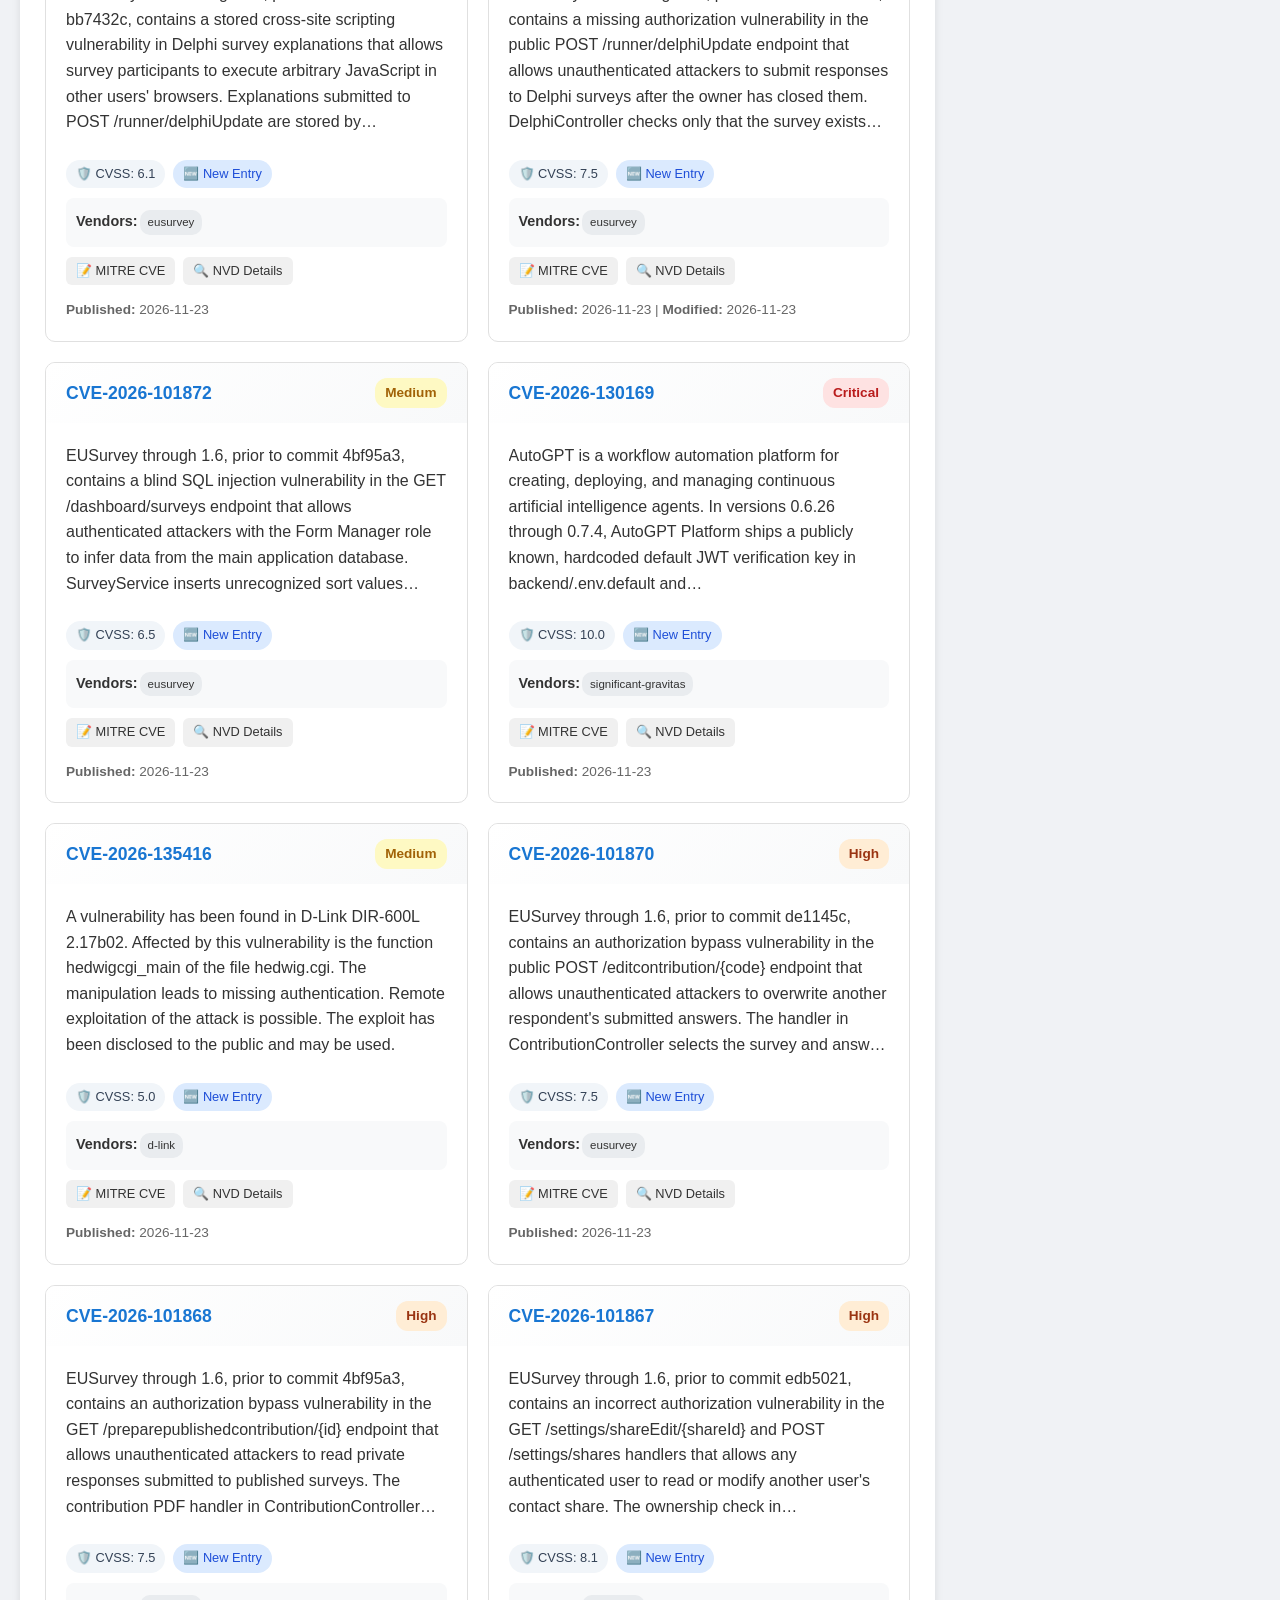
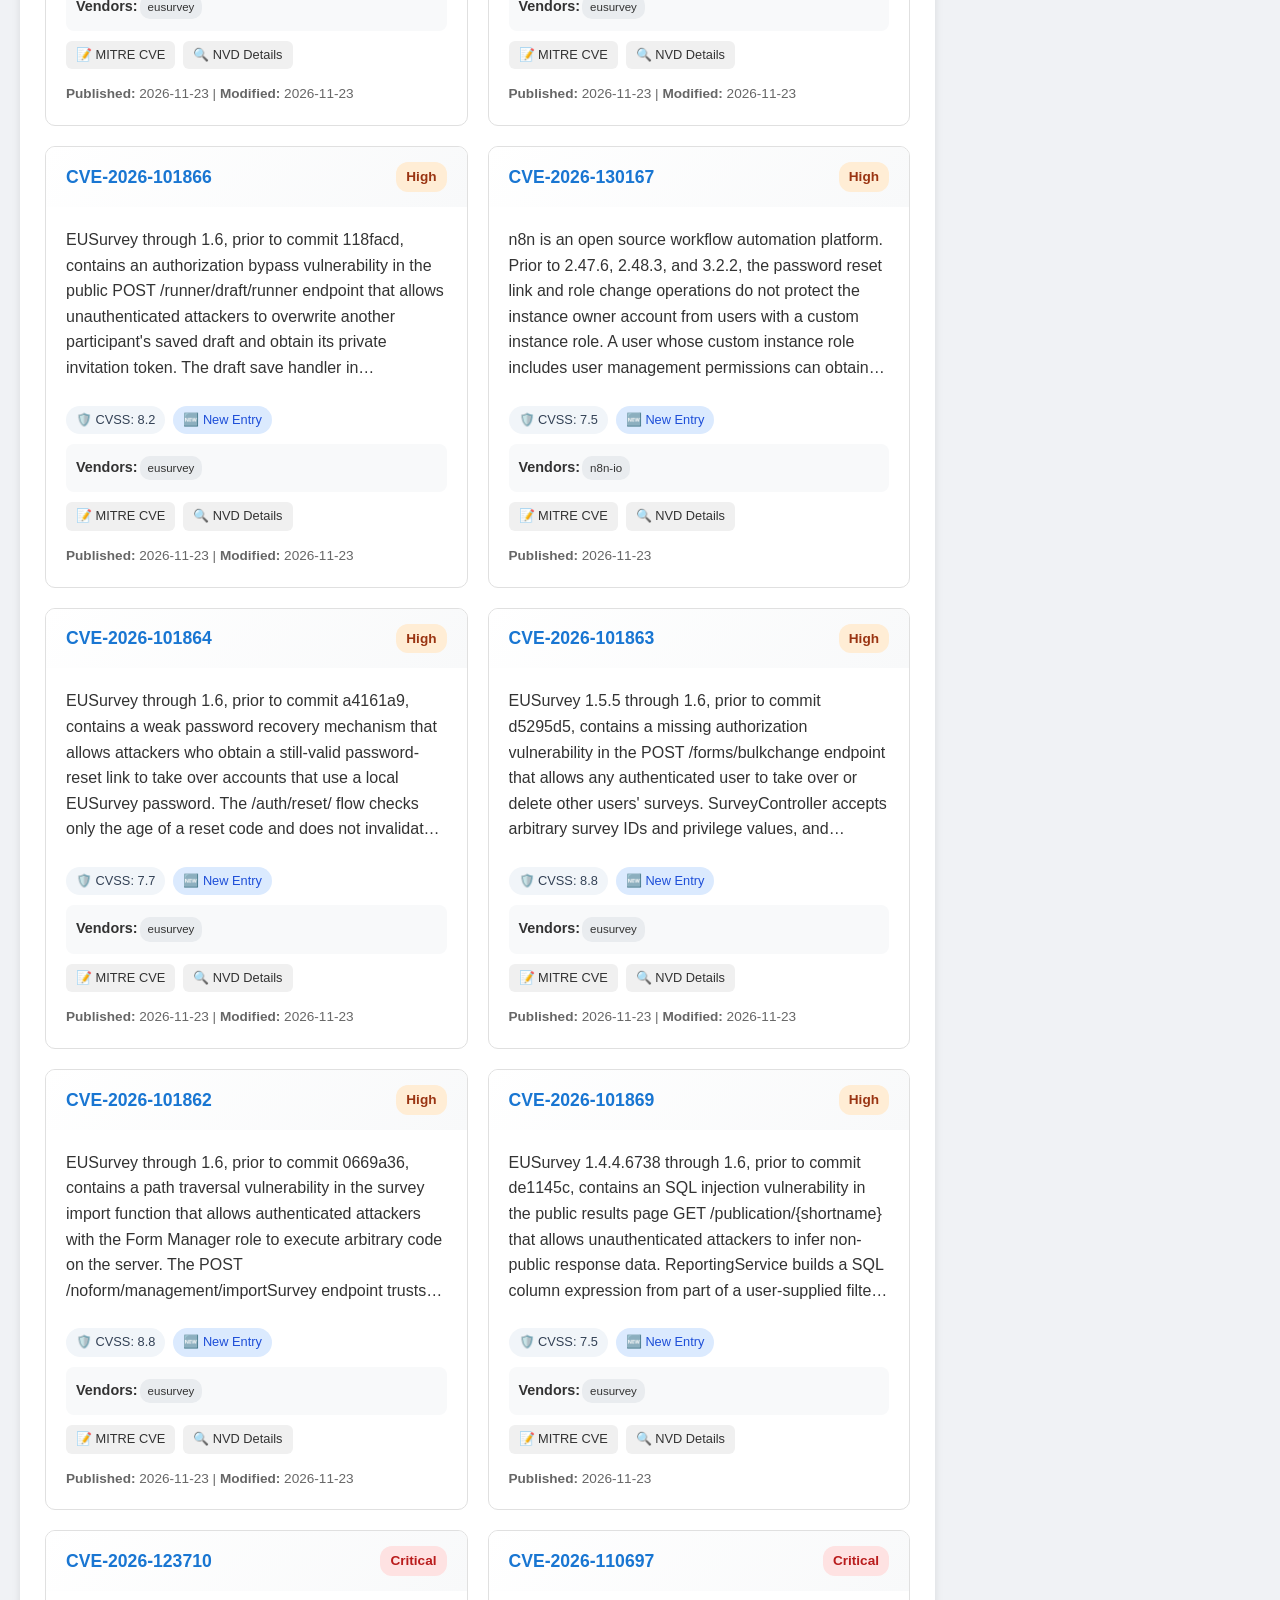
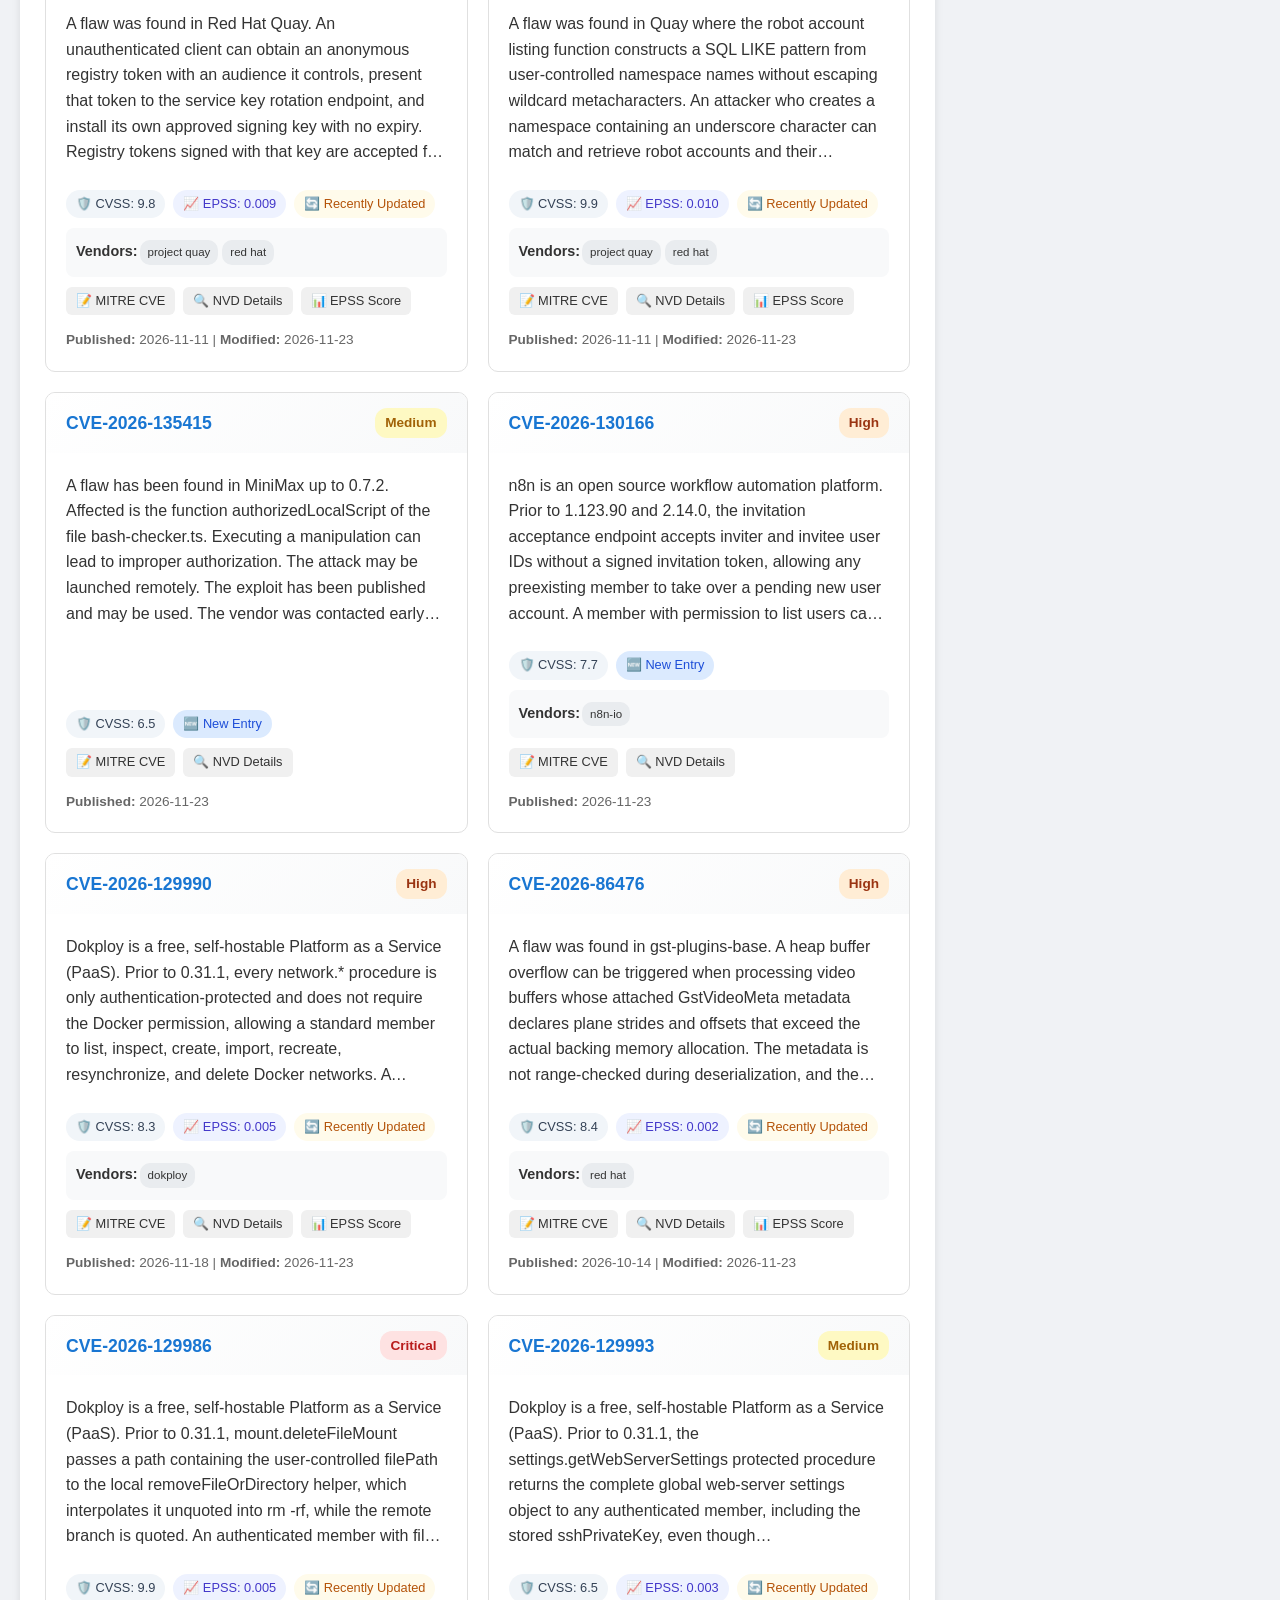
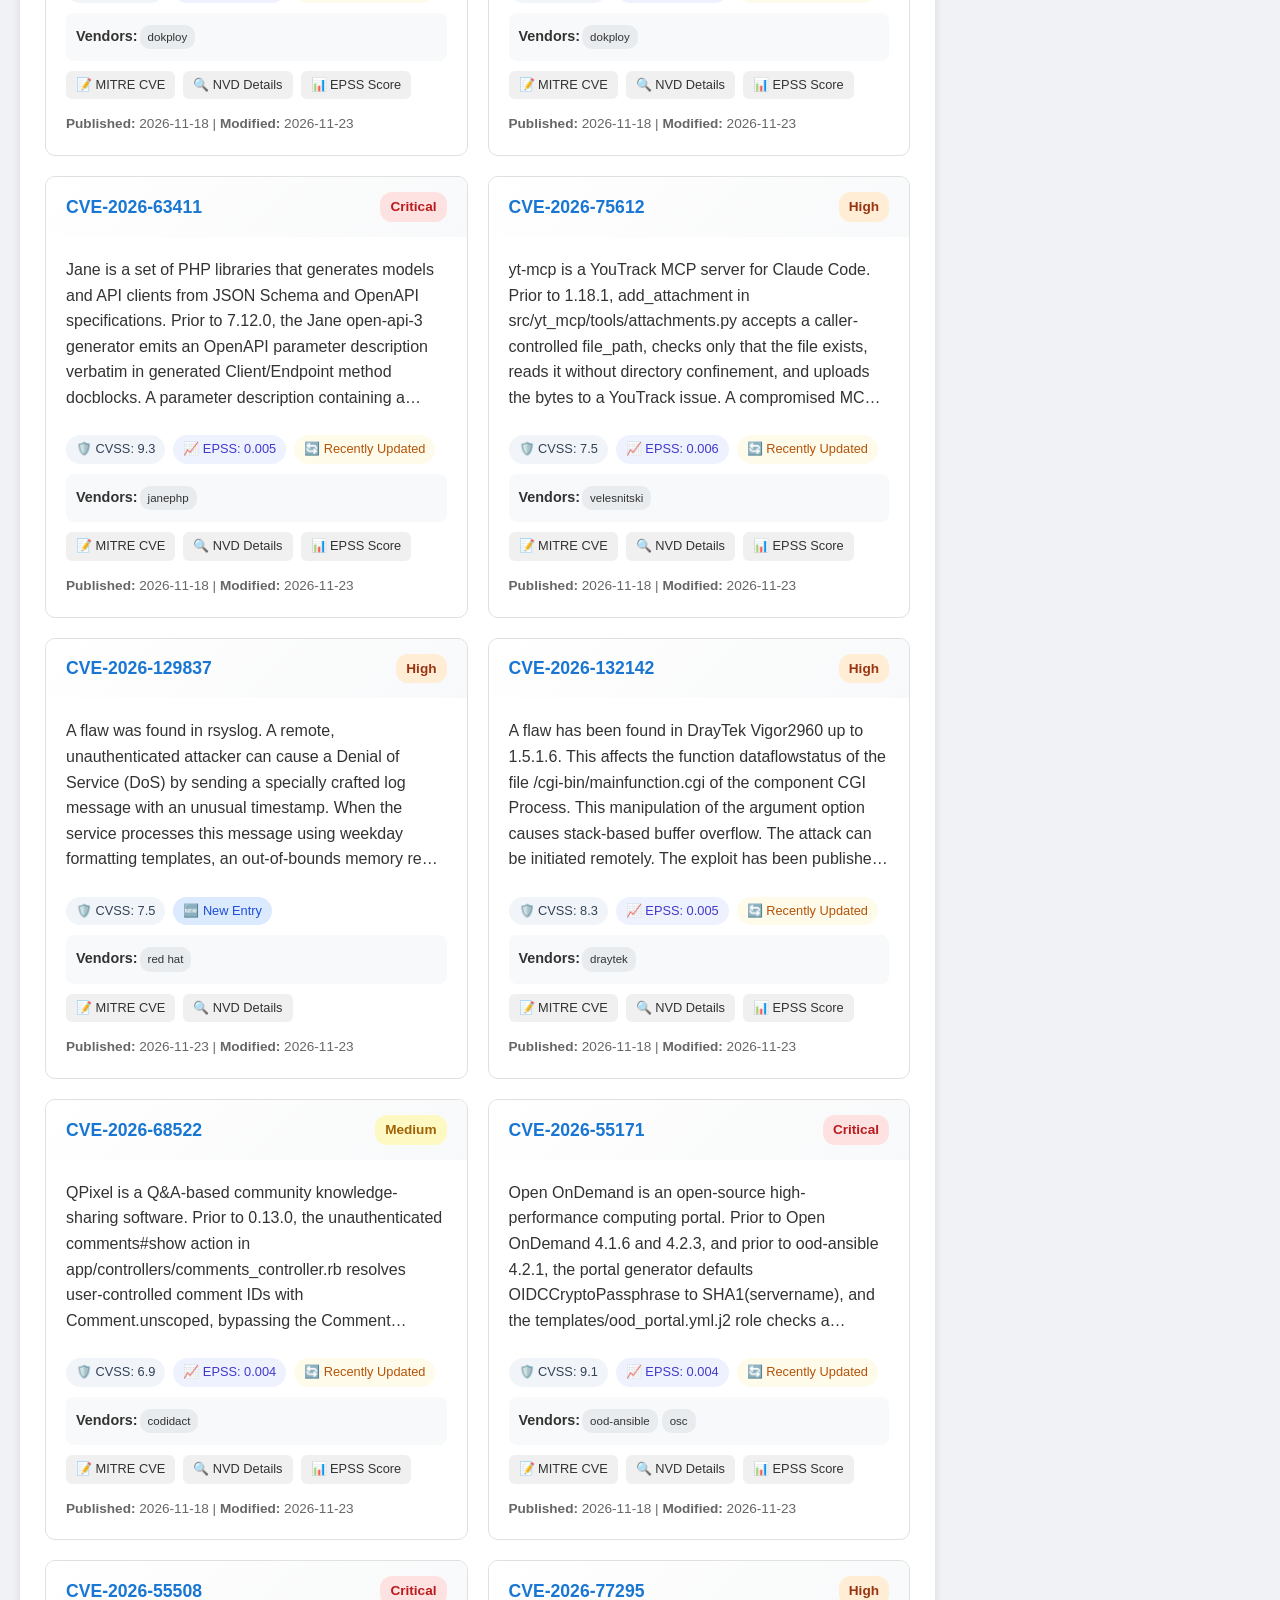
==== commit 775f7151: "CVE Daily update - 2026-11-24 Updated security reports in docs/" ====
--- a/docs/index.html
+++ b/docs/index.html
@@ -3,7 +3,7 @@
 <head>
     <meta charset="UTF-8">
     <meta name="viewport" content="width=device-width, initial-scale=1.0">
-    <title>CVE Daily - 2026-11-23</title>
+    <title>CVE Daily - 2026-11-24</title>
     <!-- Theme + language initialization - must run before the stylesheet
          and renderer to prevent a flash of wrong theme/language -->
     <script>
@@ -30,7 +30,7 @@
          these two URLs, so the browser caches the shell + assets and only
          re-downloads the (daily-changing) data files -->
     <script>
-        window.DAILY_CVE_DATA_URL = "data/2026/cves_20261123.json";
+        window.DAILY_CVE_DATA_URL = "data/2026/cves_20261124.json";
         window.DAILY_CVE_AI_URL = null;
     </script>
 </head>
@@ -89,15 +89,15 @@
                     <span class="date-cluster">
                         <button type="button" class="date-nav" id="date-prev" onclick="switchDateStep(-1)" aria-label="Previous day / 前一天" title="Previous day / 前一天" disabled>&#8249;</button>
                         <span class="title-date">
-                            <button type="button" id="date-btn" onclick="toggleDatePanel(event)" aria-haspopup="listbox" aria-expanded="false" aria-label="Report date / 报告日期">2026-11-23</button>
+                            <button type="button" id="date-btn" onclick="toggleDatePanel(event)" aria-haspopup="listbox" aria-expanded="false" aria-label="Report date / 报告日期">2026-11-24</button>
                             <div id="date-panel" class="date-panel" role="listbox"></div>
                         </span>
                         <button type="button" class="date-nav" id="date-next" onclick="switchDateStep(1)" aria-label="Next day / 后一天" title="Next day / 后一天" disabled>&#8250;</button>
                     </span>
                     <span class="meta-group">
-                        <span class="meta-info"><span id="meta-total">373</span> <span class="lang-en">CVEs</span><span class="lang-zh">条 CVE</span></span>
+                        <span class="meta-info"><span id="meta-total">5570</span> <span class="lang-en">CVEs</span><span class="lang-zh">条 CVE</span></span>
                         <span class="meta-sep" aria-hidden="true">·</span>
-                        <span class="meta-info"><span class="lang-en">Generated</span><span class="lang-zh">生成于</span> <span id="generated-time">08:33</span></span>
+                        <span class="meta-info"><span class="lang-en">Generated</span><span class="lang-zh">生成于</span> <span id="generated-time">11:40</span></span>
                     </span>
                 </div>
             </header>
@@ -108,19 +108,19 @@
             <div class="summary-box">
                 <div class="summary-stats">
                     <div class="stat-card" onclick="applySingleFilter('all')">
-                        <div class="stat-number" id="stat-total">373</div>
+                        <div class="stat-number" id="stat-total">5570</div>
                         <div><span class="lang-en">Total Vulnerabilities</span><span class="lang-zh">漏洞总数</span></div>
                     </div>
                     <div class="stat-card" onclick="applySingleFilter('high-risk')">
-                        <div class="stat-number" id="stat-high-risk">192</div>
+                        <div class="stat-number" id="stat-high-risk">3016</div>
                         <div><span class="lang-en">High Risk (CVSS &gt; 7.0)</span><span class="lang-zh">高危 (CVSS &gt; 7.0)</span></div>
                     </div>
                     <div class="stat-card" onclick="applySingleFilter('cisa')">
-                        <div class="stat-number" id="stat-cisa">0</div>
+                        <div class="stat-number" id="stat-cisa">10</div>
                         <div><span class="lang-en">In CISA KEV</span><span class="lang-zh">CISA KEV 收录</span></div>
                     </div>
                     <div class="stat-card" onclick="applySingleFilter('epss')">
-                        <div class="stat-number" id="stat-epss">14</div>
+                        <div class="stat-number" id="stat-epss">387</div>
                         <div><span class="lang-en">High EPSS (≥0.01)</span><span class="lang-zh">高 EPSS (≥0.01)</span></div>
                     </div>
                 </div>
@@ -156,19 +156,19 @@
             <div class="filter-section">
                 <div class="filter-title">🛡️ <span class="lang-en">Filter by CVSS Severity</span><span class="lang-zh">按 CVSS 严重度筛选</span></div>
                 <div style="display: flex; flex-wrap: wrap; gap: 5px;">
-                    <span class="filter-item filter-critical" id="filter-critical" onclick="applySingleFilterBySeverity('critical')">Critical (19)</span>
-                    <span class="filter-item filter-high" id="filter-high" onclick="applySingleFilterBySeverity('high')">High (188)</span>
-                    <span class="filter-item filter-medium" id="filter-medium" onclick="applySingleFilterBySeverity('medium')">Medium (131)</span>
-                    <span class="filter-item filter-low" id="filter-low" onclick="applySingleFilterBySeverity('low')">Low (11)</span>
-                    <span class="filter-item filter-na" id="filter-na" onclick="applySingleFilterBySeverity('na')"><span class="lang-en">N/A</span><span class="lang-zh">未评分</span> (24)</span>
+                    <span class="filter-item filter-critical" id="filter-critical" onclick="applySingleFilterBySeverity('critical')">Critical (265)</span>
+                    <span class="filter-item filter-high" id="filter-high" onclick="applySingleFilterBySeverity('high')">High (3395)</span>
+                    <span class="filter-item filter-medium" id="filter-medium" onclick="applySingleFilterBySeverity('medium')">Medium (1433)</span>
+                    <span class="filter-item filter-low" id="filter-low" onclick="applySingleFilterBySeverity('low')">Low (37)</span>
+                    <span class="filter-item filter-na" id="filter-na" onclick="applySingleFilterBySeverity('na')"><span class="lang-en">N/A</span><span class="lang-zh">未评分</span> (440)</span>
                 </div>
             </div>
 
             <div class="filter-section">
                 <div class="filter-title">🏷️ <span class="lang-en">Filter by Status</span><span class="lang-zh">按状态筛选</span></div>
                 <div style="display: flex; flex-wrap: wrap; gap: 5px;">
-                    <span class="filter-metric-tag filter-tag-exp" id="filter-modified" onclick="toggleStatusFilter('modified')">🔄 <span class="lang-en">Recently Modified (177)</span><span class="lang-zh">最近修改 (177)</span></span>
-                    <span class="filter-metric-tag filter-tag-cvss" id="filter-published" onclick="toggleStatusFilter('published')">🆕 <span class="lang-en">Newly Published (196)</span><span class="lang-zh">新发布 (196)</span></span>
+                    <span class="filter-metric-tag filter-tag-exp" id="filter-modified" onclick="toggleStatusFilter('modified')">🔄 <span class="lang-en">Recently Modified (5166)</span><span class="lang-zh">最近修改 (5166)</span></span>
+                    <span class="filter-metric-tag filter-tag-cvss" id="filter-published" onclick="toggleStatusFilter('published')">🆕 <span class="lang-en">Newly Published (404)</span><span class="lang-zh">新发布 (404)</span></span>
                 </div>
             </div>
 
@@ -184,14 +184,14 @@
                 <div class="ai-category-nav">
                     <h4>📋 <span class="lang-en">Categories</span><span class="lang-zh">分类目录</span></h4>
                     <ul id="ai-nav-list">
-                        <li onclick="scrollToCategory('Desktop_OS')">💻 <span class="lang-en">Desktop OS</span><span class="lang-zh">桌面操作系统</span> (4)</li><li onclick="scrollToCategory('IoT_Security')">📡 <span class="lang-en">IoT Security</span><span class="lang-zh">IoT安全</span> (2)</li><li onclick="scrollToCategory('Cloud_Security')">☁️ <span class="lang-en">Cloud Security</span><span class="lang-zh">云安全</span> (4)</li><li onclick="scrollToCategory('Network_Devices')">🌐 <span class="lang-en">Network Devices</span><span class="lang-zh">网络设备</span> (6)</li><li onclick="scrollToCategory('Web_Security')">🔐 <span class="lang-en">Web Security</span><span class="lang-zh">Web安全</span> (12)</li><li onclick="scrollToCategory('Databases___Middleware')">🗄️ <span class="lang-en">Databases &amp; Middleware</span><span class="lang-zh">数据库与中间件</span> (8)</li><li onclick="scrollToCategory('Other')">📌 <span class="lang-en">Other</span><span class="lang-zh">其他</span> (6)</li>
+                        <li onclick="scrollToCategory('Desktop_OS')">💻 <span class="lang-en">Desktop OS</span><span class="lang-zh">桌面操作系统</span> (188)</li><li onclick="scrollToCategory('Mobile_Security')">📱 <span class="lang-en">Mobile Security</span><span class="lang-zh">移动安全</span> (7)</li><li onclick="scrollToCategory('IoT_Security')">📡 <span class="lang-en">IoT Security</span><span class="lang-zh">IoT安全</span> (15)</li><li onclick="scrollToCategory('Cloud_Security')">☁️ <span class="lang-en">Cloud Security</span><span class="lang-zh">云安全</span> (108)</li><li onclick="scrollToCategory('Network_Devices')">🌐 <span class="lang-en">Network Devices</span><span class="lang-zh">网络设备</span> (96)</li><li onclick="scrollToCategory('Industrial_Control')">🏭 <span class="lang-en">Industrial Control</span><span class="lang-zh">工业控制</span> (9)</li><li onclick="scrollToCategory('Web_Security')">🔐 <span class="lang-en">Web Security</span><span class="lang-zh">Web安全</span> (99)</li><li onclick="scrollToCategory('Databases___Middleware')">🗄️ <span class="lang-en">Databases &amp; Middleware</span><span class="lang-zh">数据库与中间件</span> (97)</li><li onclick="scrollToCategory('Other')">📌 <span class="lang-en">Other</span><span class="lang-zh">其他</span> (63)</li>
                     </ul>
                 </div>
                 <div class="ai-sidebar-stats">
                     <p>🤖 <span class="lang-en">AI Analysis</span><span class="lang-zh">AI智能分析</span></p>
-                    <p><span class="lang-en">Analysis date:</span><span class="lang-zh">分析日期:</span> <span id="ai-stat-date">2026-11-23</span></p>
-                    <p><span class="lang-en">Curated:</span><span class="lang-zh">精选漏洞:</span> <span id="ai-stat-count">42</span></p>
-                    <p><span class="lang-en">Analyzed:</span><span class="lang-zh">候选漏洞:</span> <span id="ai-stat-analyzed">207</span></p>
+                    <p><span class="lang-en">Analysis date:</span><span class="lang-zh">分析日期:</span> <span id="ai-stat-date">2026-11-24</span></p>
+                    <p><span class="lang-en">Curated:</span><span class="lang-zh">精选漏洞:</span> <span id="ai-stat-count">682</span></p>
+                    <p><span class="lang-en">Analyzed:</span><span class="lang-zh">候选漏洞:</span> <span id="ai-stat-analyzed">3660</span></p>
                     <p><span class="lang-en">Model:</span><span class="lang-zh">模型来源:</span> <span id="ai-stat-model">qwen3.7-flash</span></p>
                 </div>
             </div>
@@ -203,7 +203,7 @@
         <div class="noscript-notice">
             <span class="lang-en">This report renders CVE cards with JavaScript. The complete raw data for this day is available as JSON:</span>
             <span class="lang-zh">本报告需要 JavaScript 渲染卡片。当日的完整原始数据可从 JSON 获取：</span>
-            <a href="data/2026/cves_20261123.json">data/2026/cves_20261123.json</a>
+            <a href="data/2026/cves_20261124.json">data/2026/cves_20261124.json</a>
         </div>
     </noscript>
 
@@ -219,7 +219,7 @@
                 Star on GitHub
             </a>
             <span class="separator">|</span>
-            <a href="data/2026/cves_20261123.json" id="raw-data-link" target="_blank" rel="noopener noreferrer">
+            <a href="data/2026/cves_20261124.json" id="raw-data-link" target="_blank" rel="noopener noreferrer">
                 📊 <span class="lang-en">Raw Data (JSON)</span><span class="lang-zh">原始数据 (JSON)</span>
             </a>
             <span class="separator">|</span>
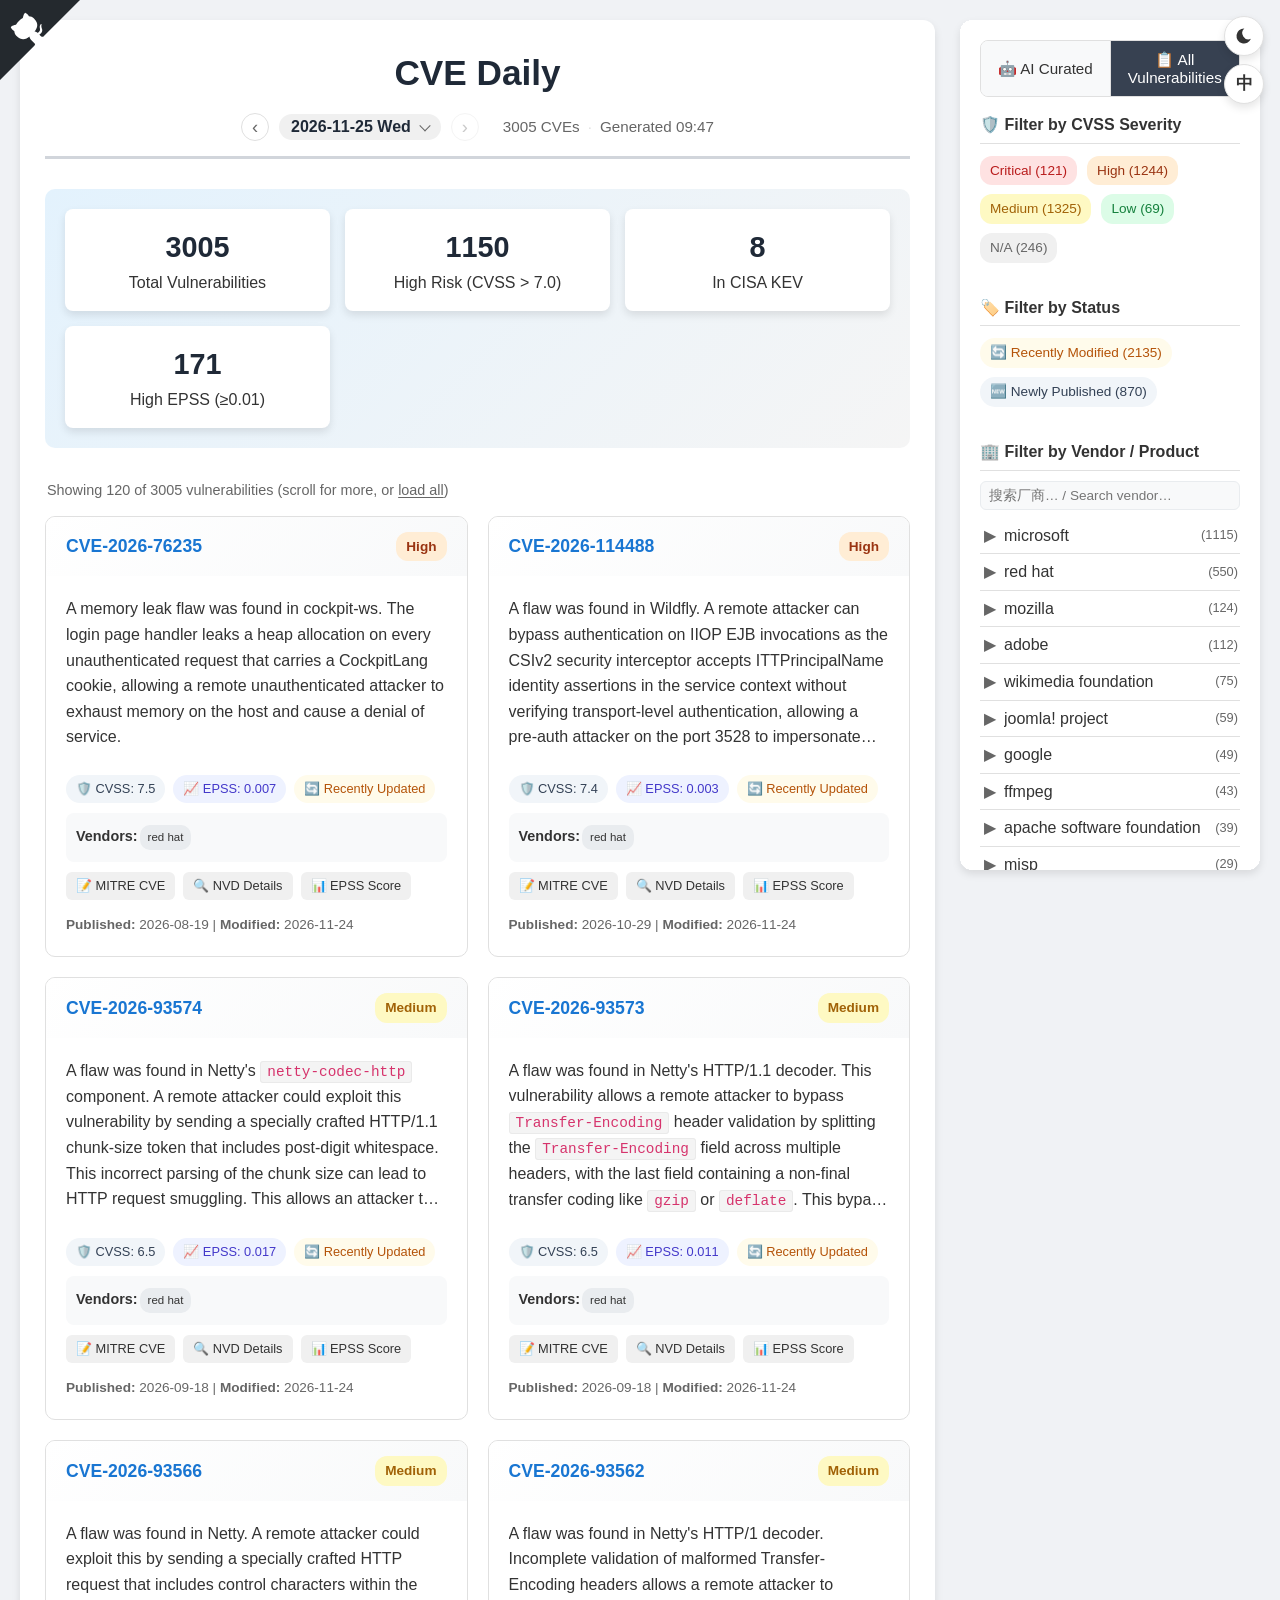
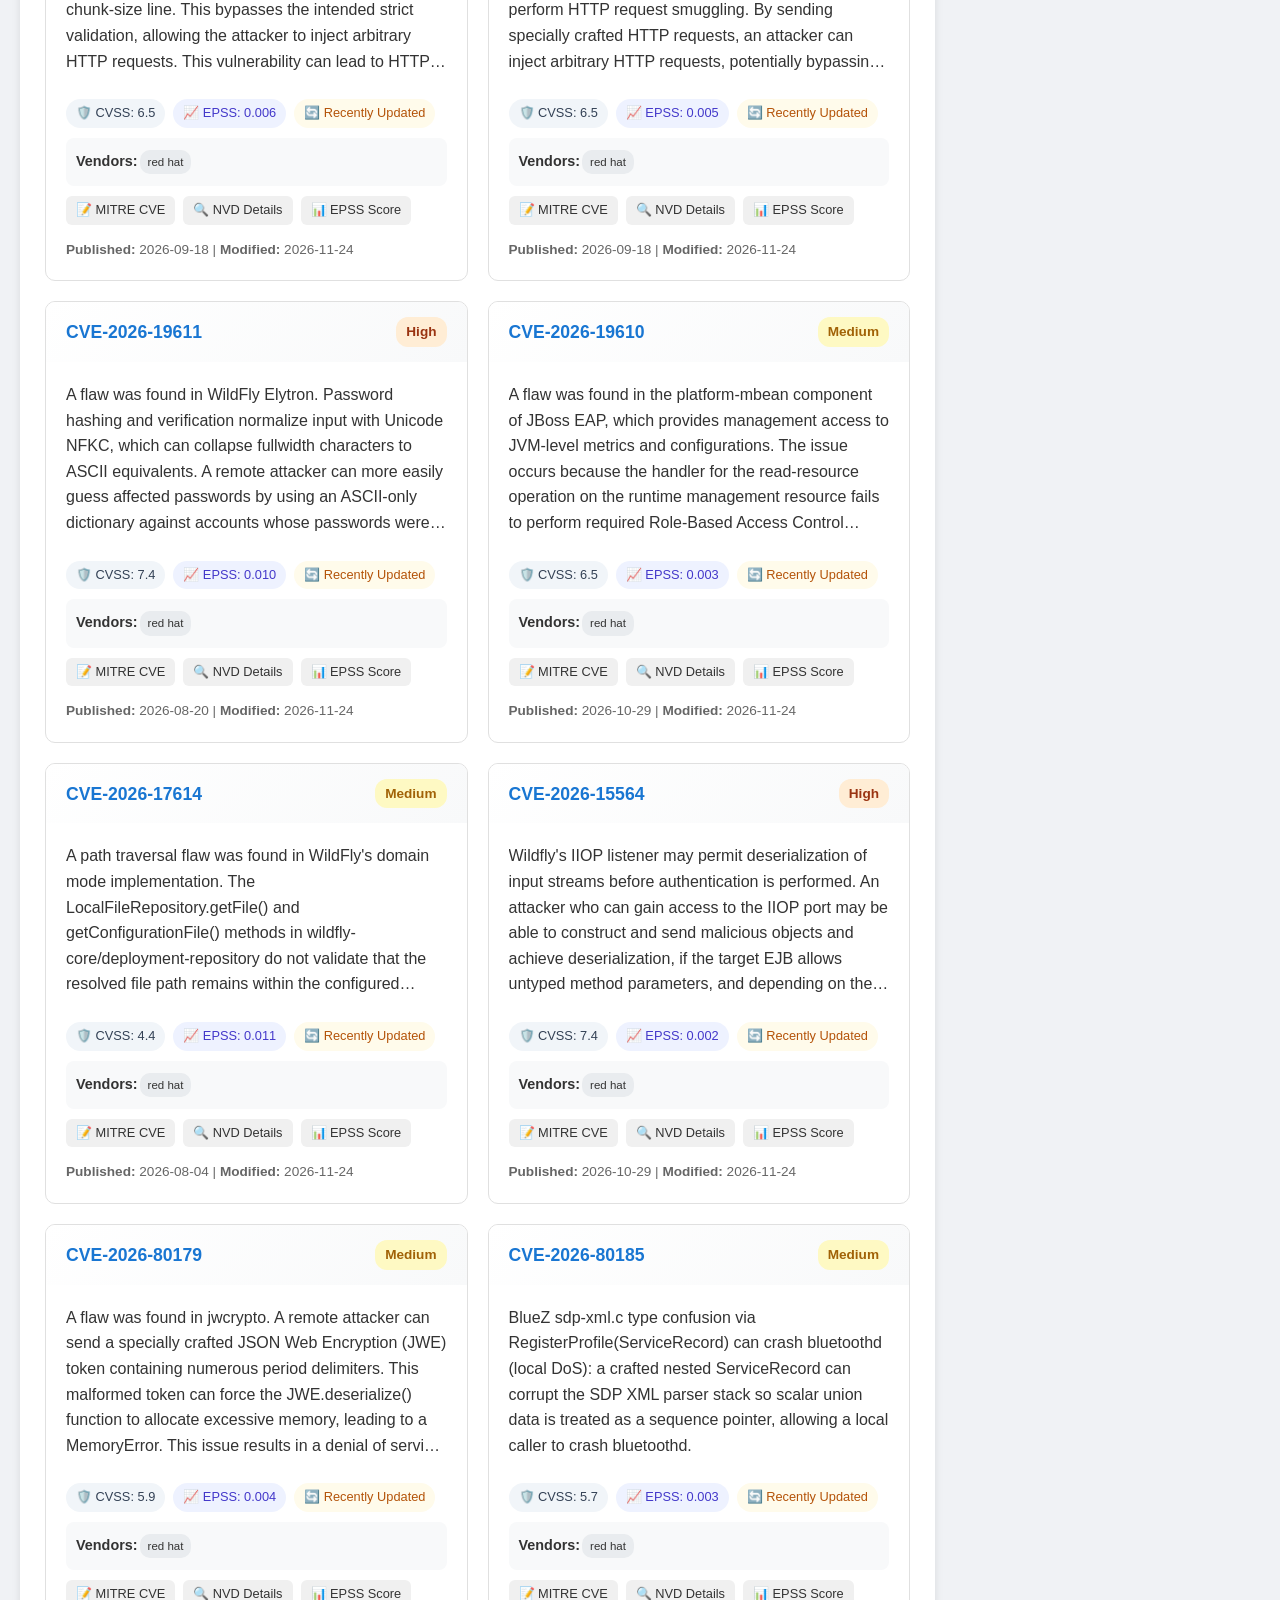
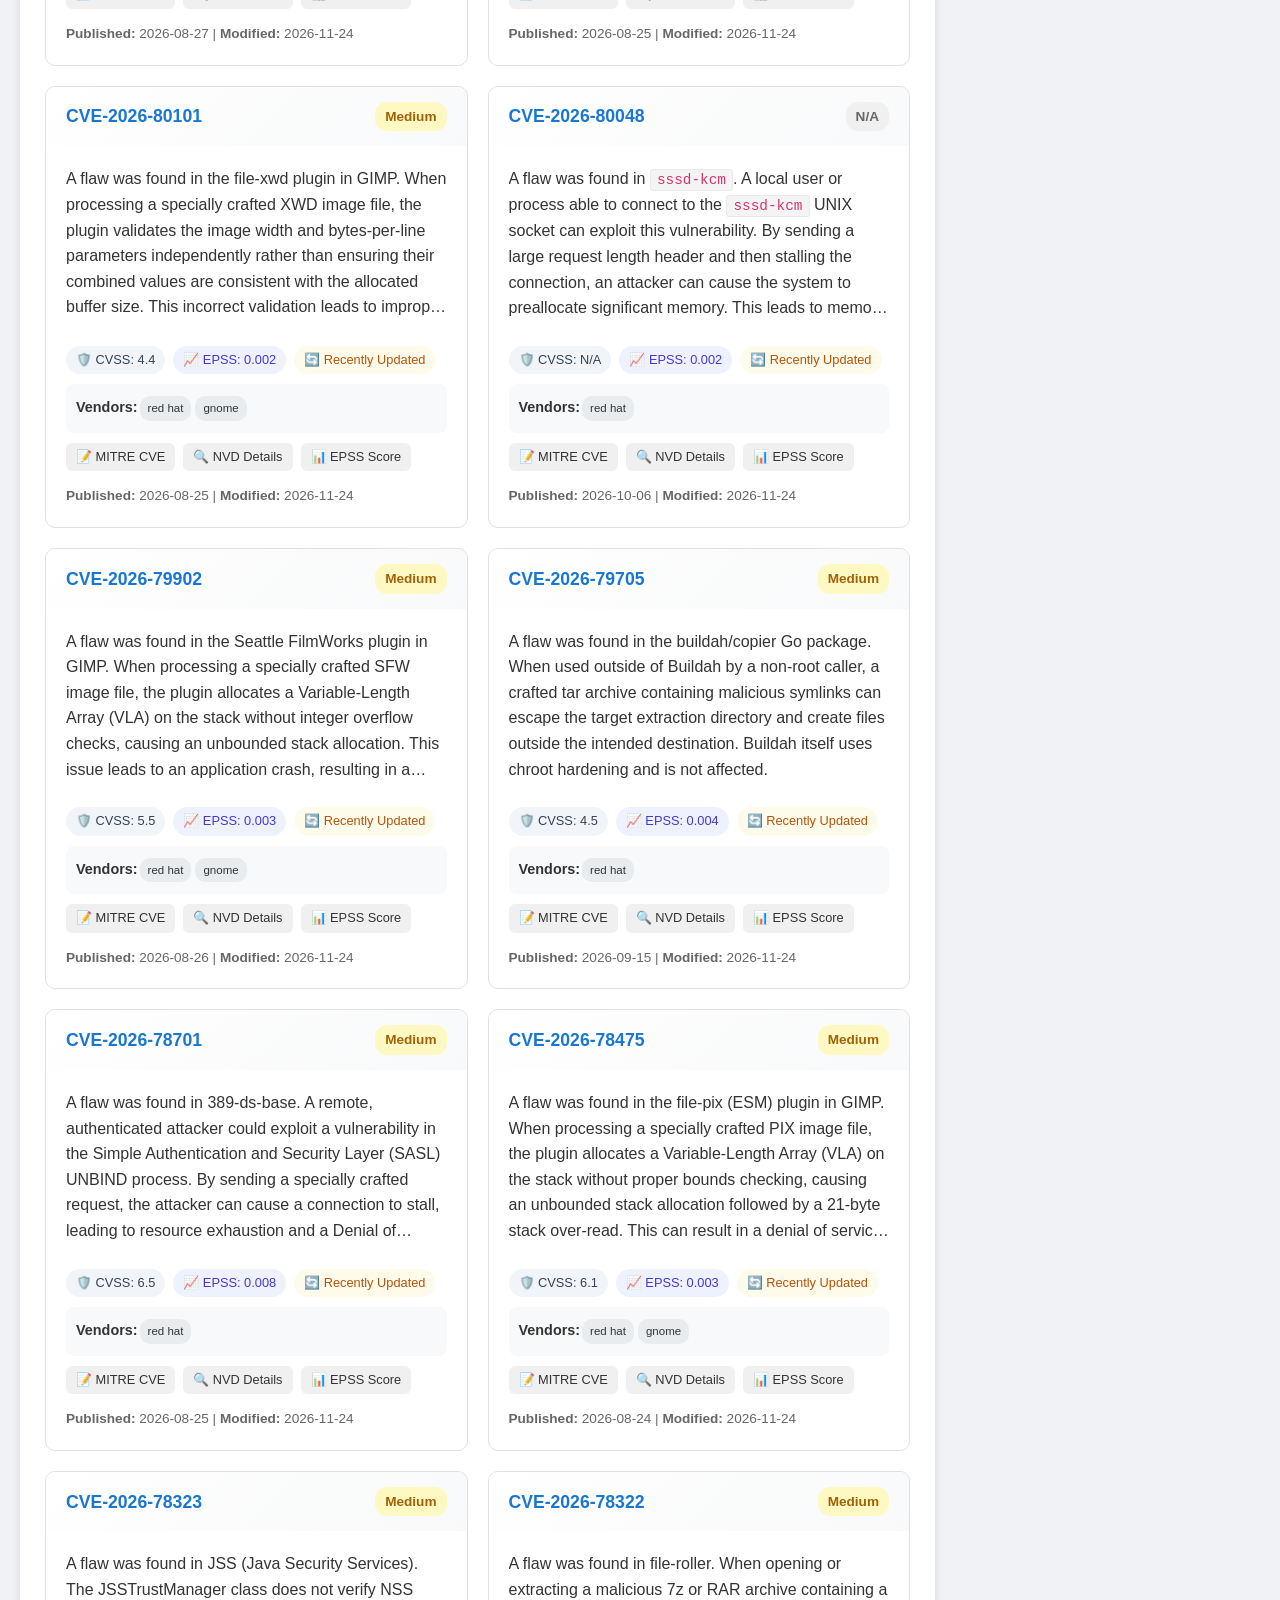
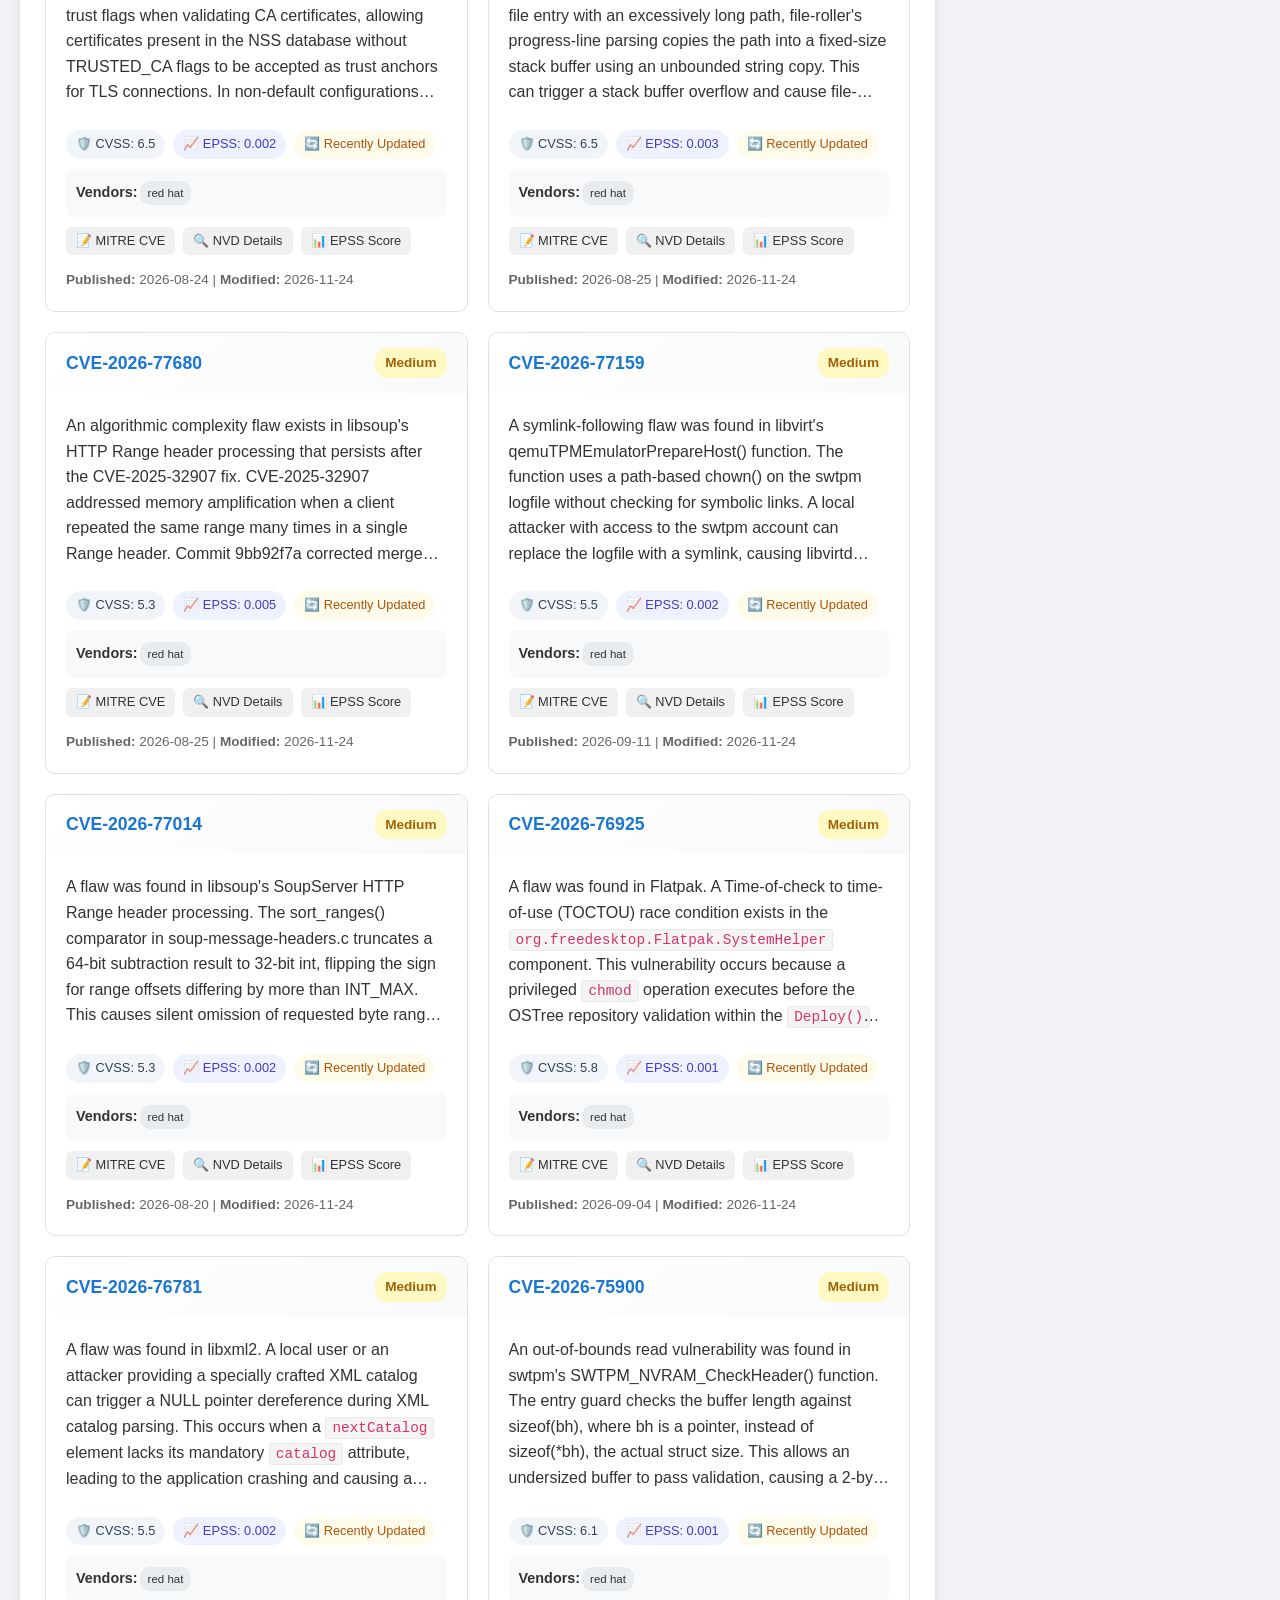
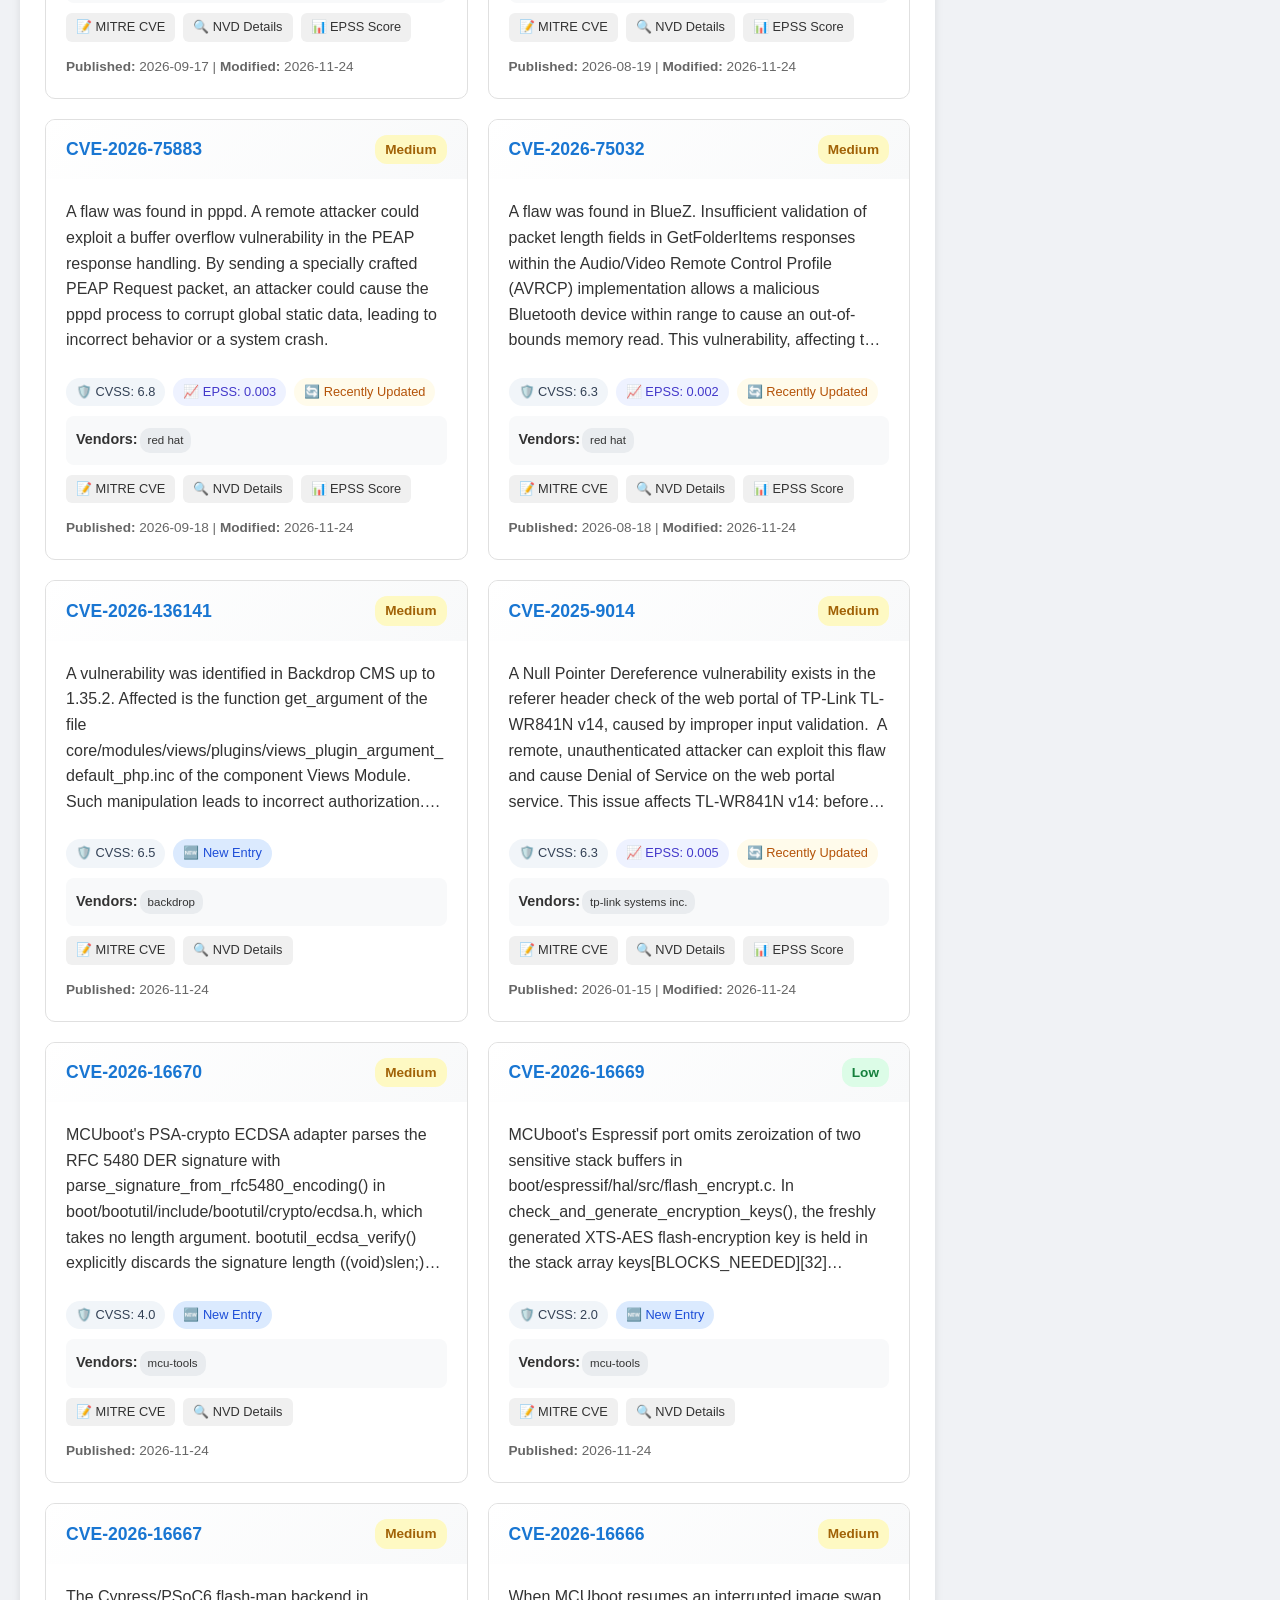
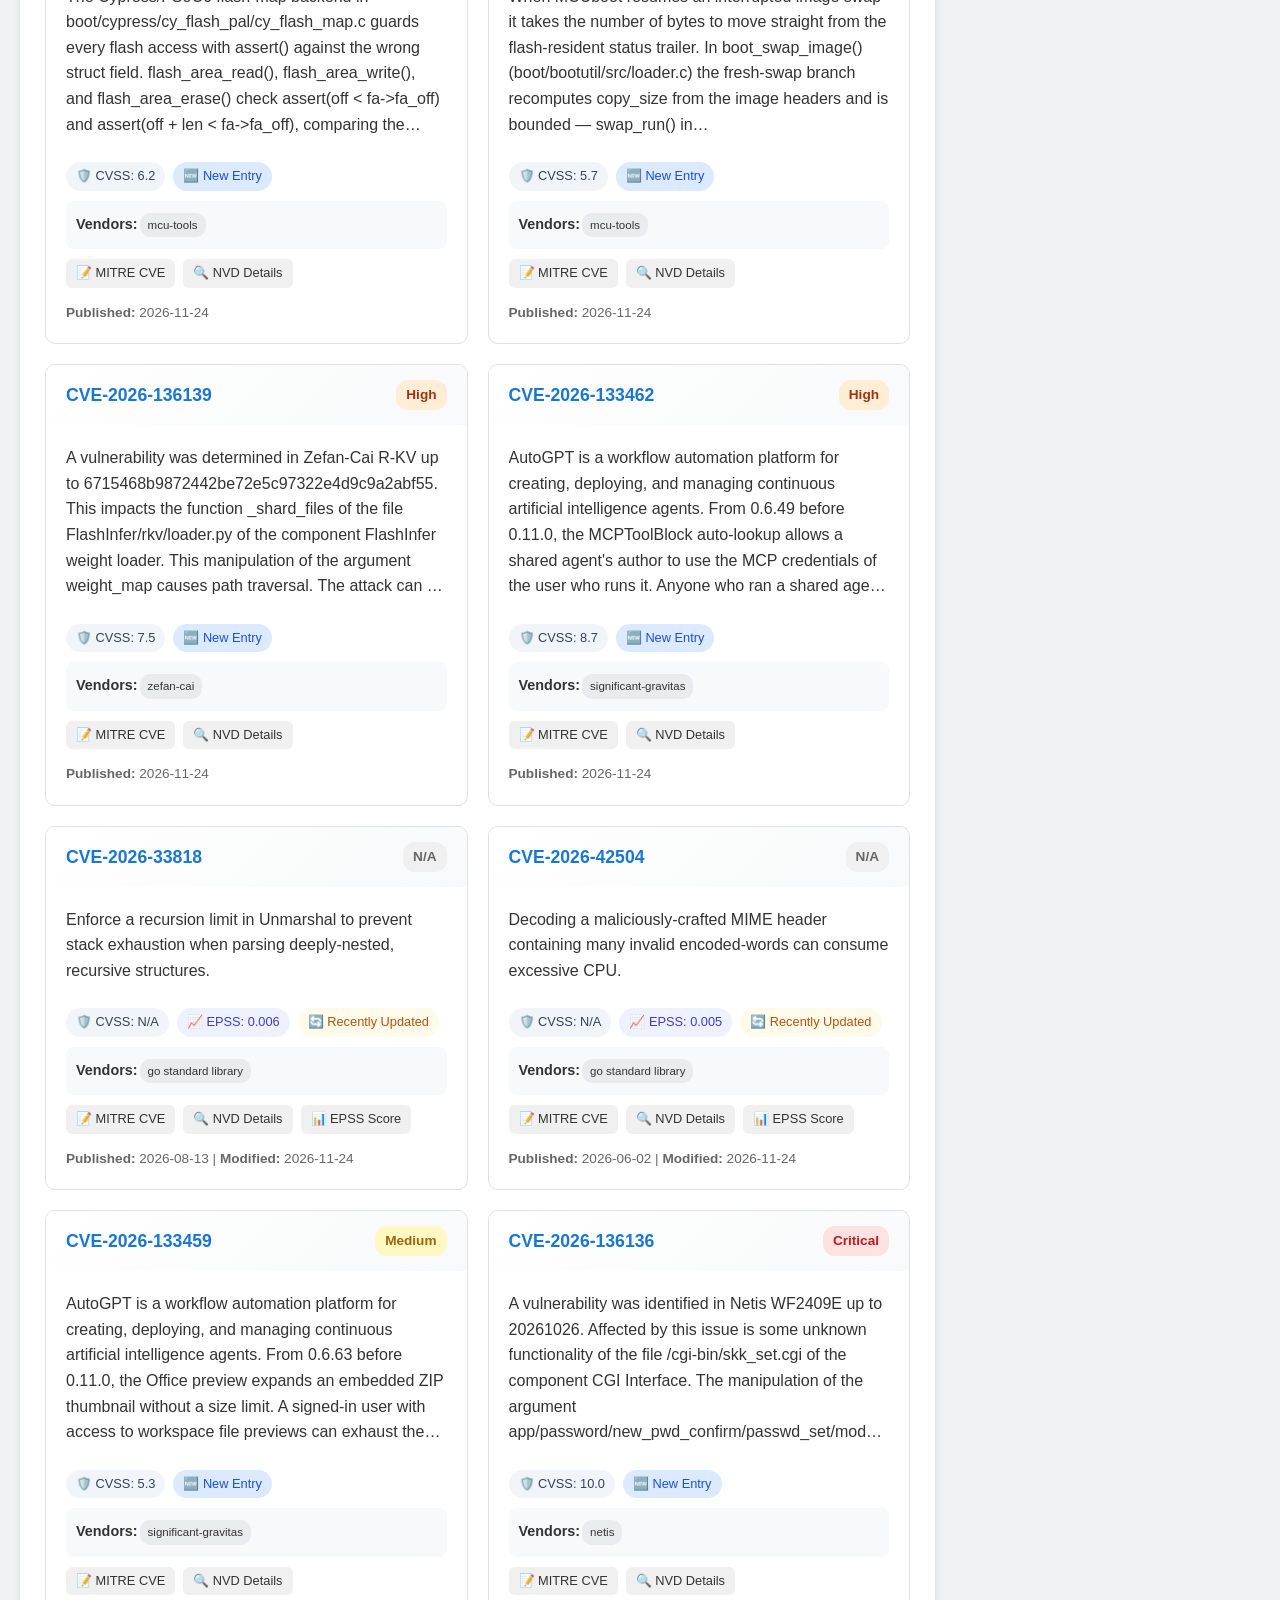
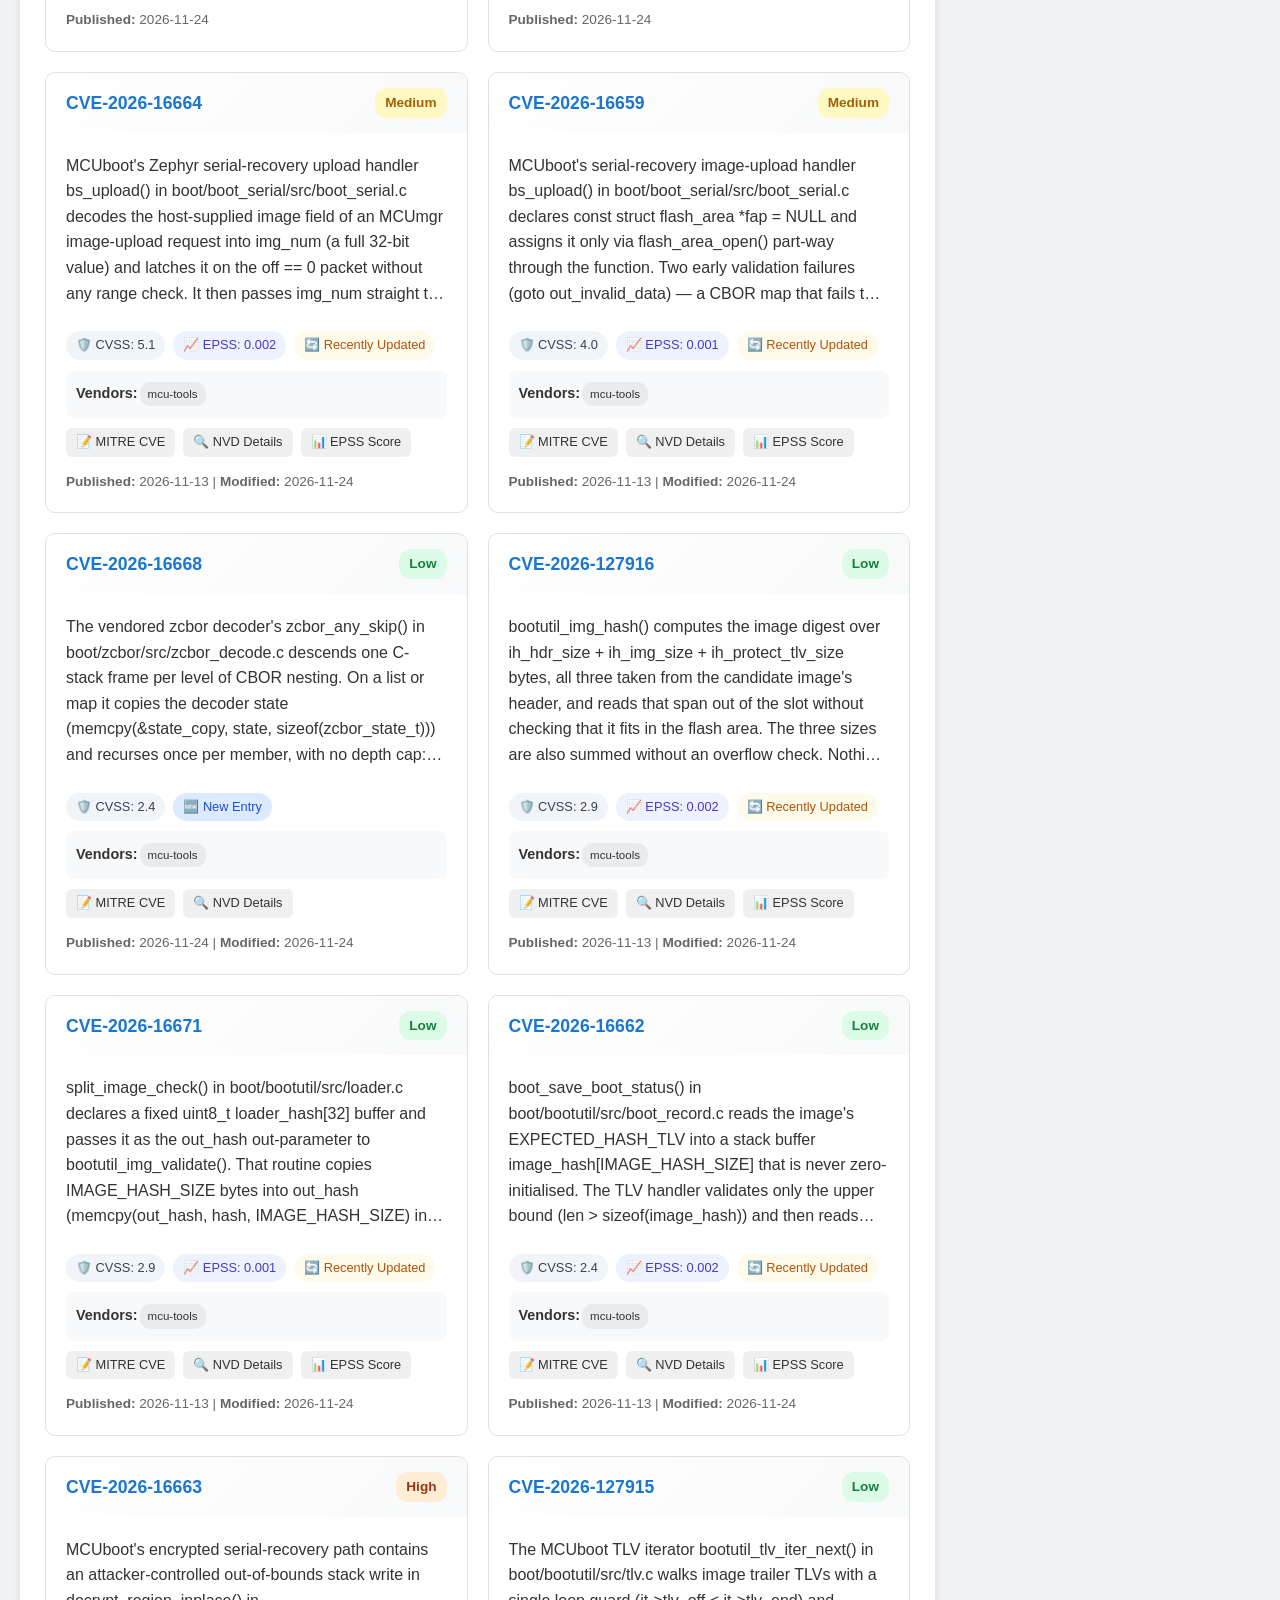
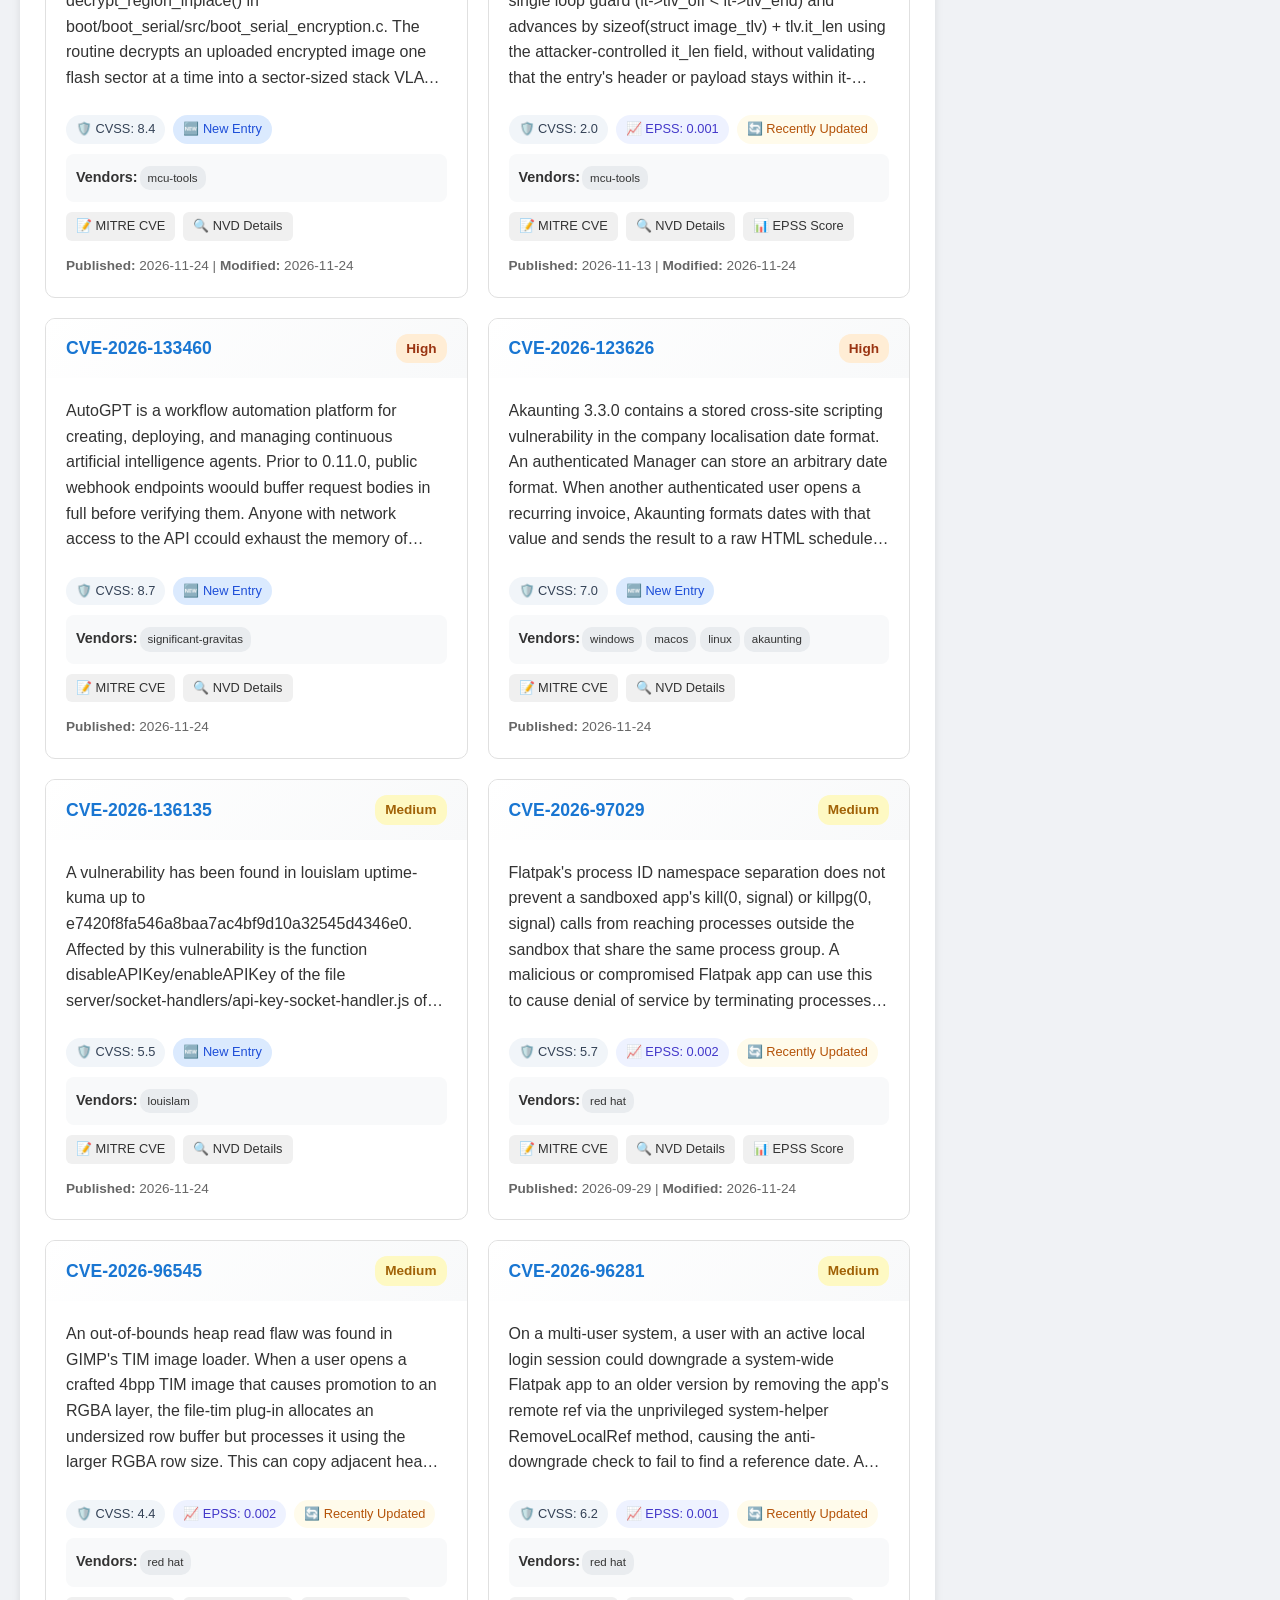
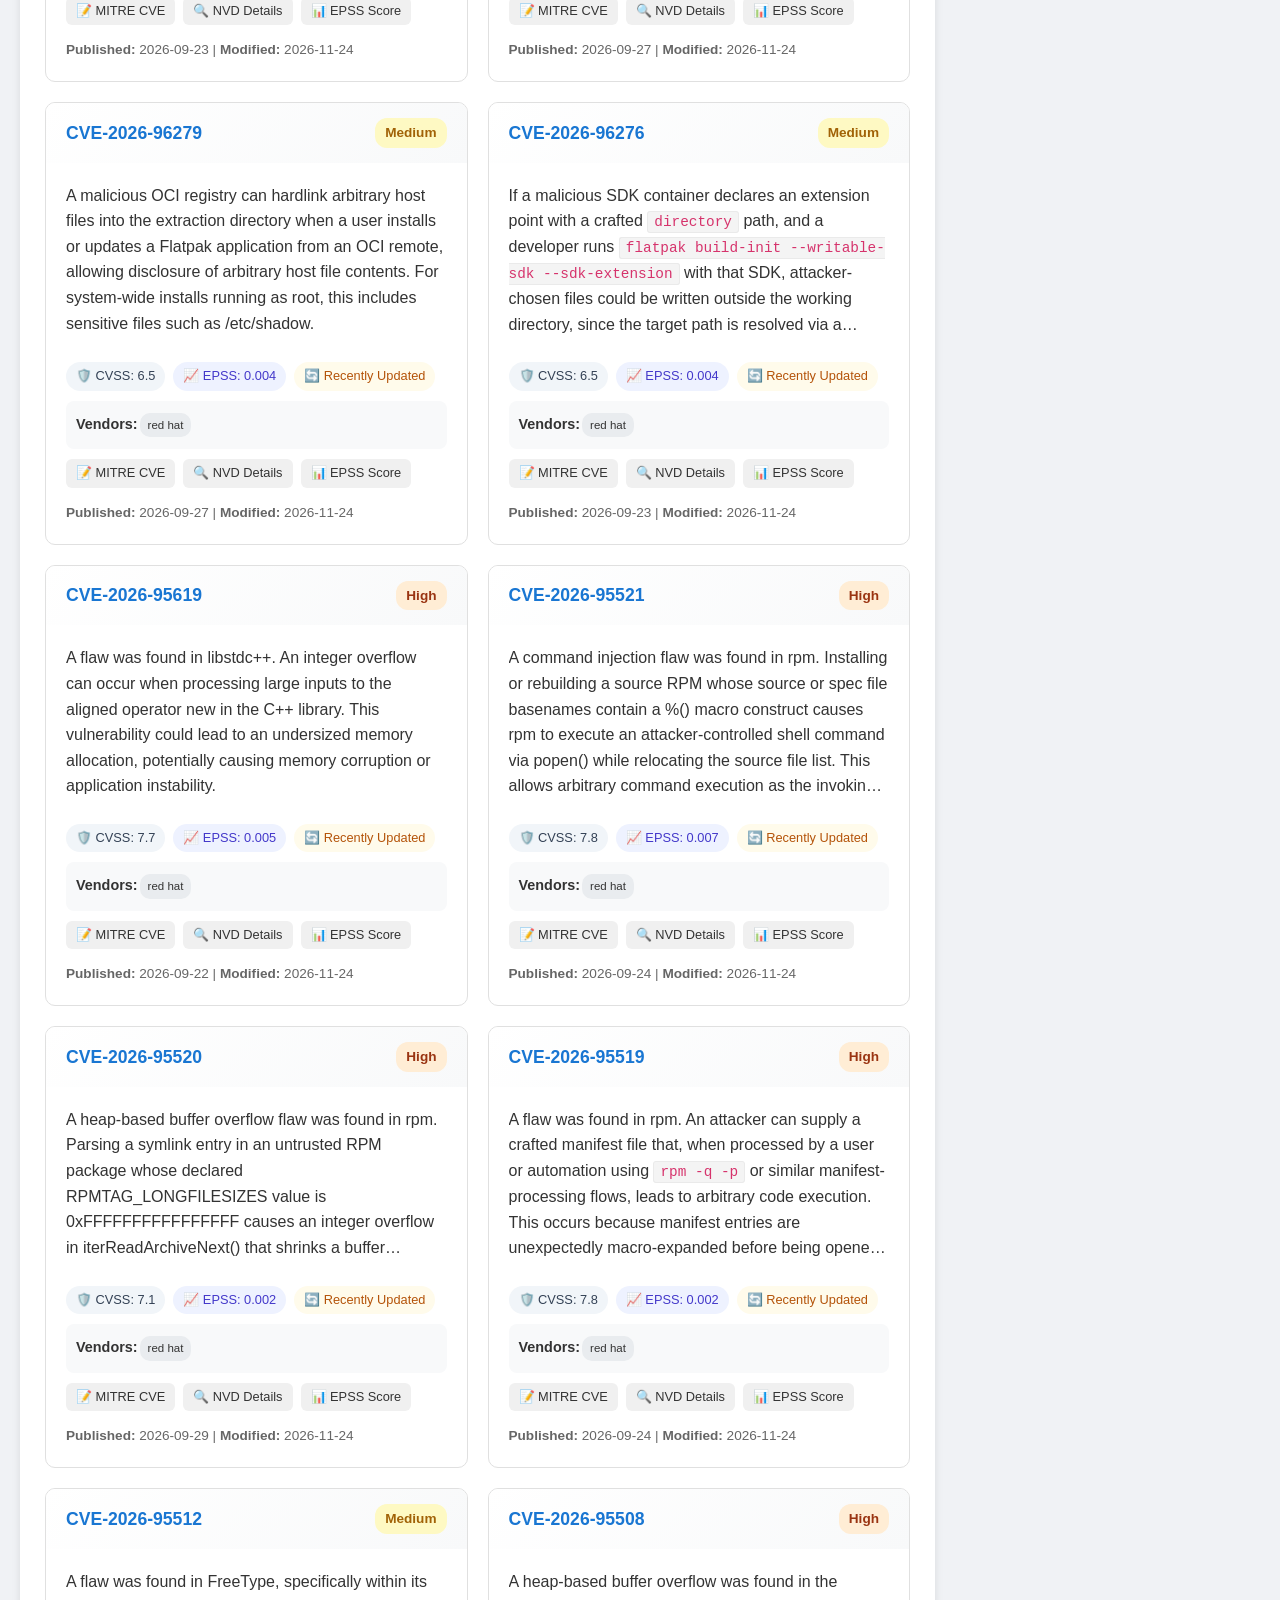
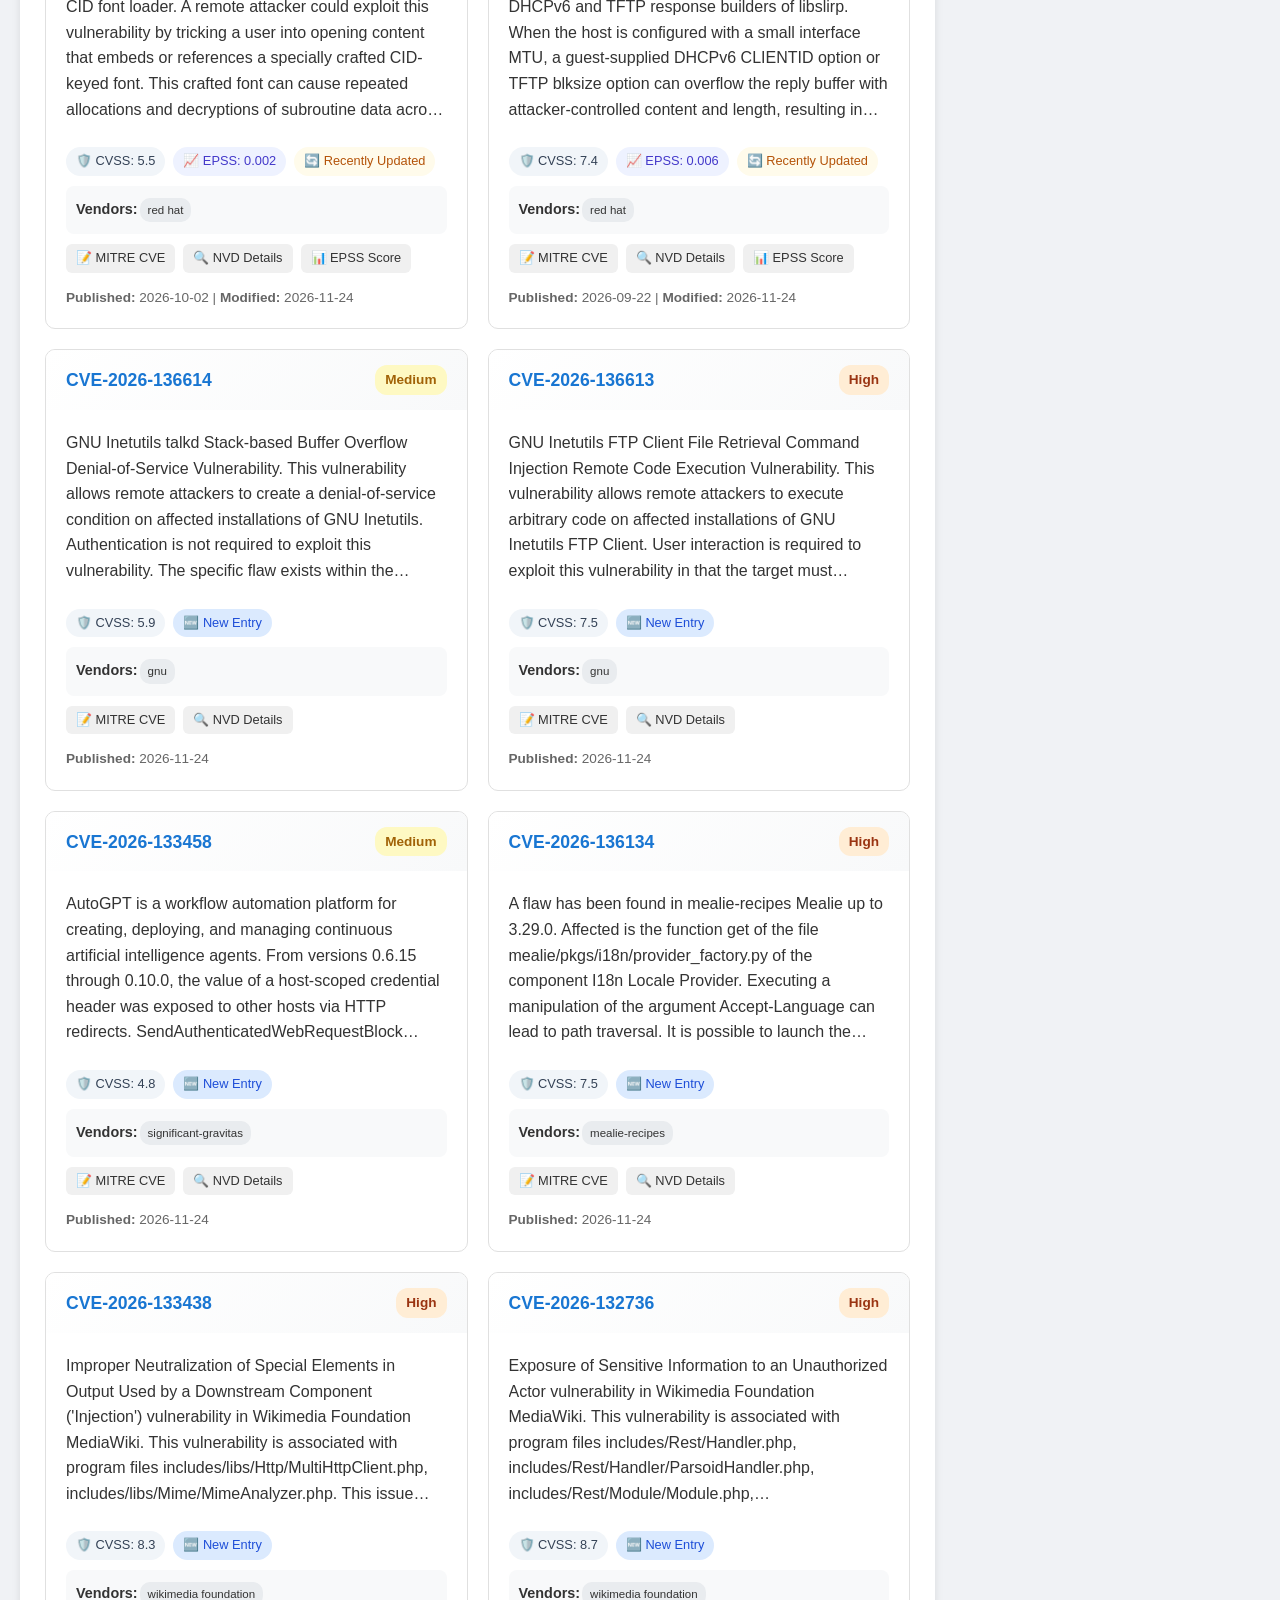
==== commit e08de121: "CVE Daily update - 2026-11-25 Updated security reports in docs/" ====
--- a/docs/index.html
+++ b/docs/index.html
@@ -3,7 +3,7 @@
 <head>
     <meta charset="UTF-8">
     <meta name="viewport" content="width=device-width, initial-scale=1.0">
-    <title>CVE Daily - 2026-11-24</title>
+    <title>CVE Daily - 2026-11-25</title>
     <!-- Theme + language initialization - must run before the stylesheet
          and renderer to prevent a flash of wrong theme/language -->
     <script>
@@ -30,7 +30,7 @@
          these two URLs, so the browser caches the shell + assets and only
          re-downloads the (daily-changing) data files -->
     <script>
-        window.DAILY_CVE_DATA_URL = "data/2026/cves_20261124.json";
+        window.DAILY_CVE_DATA_URL = "data/2026/cves_20261125.json";
         window.DAILY_CVE_AI_URL = null;
     </script>
 </head>
@@ -89,15 +89,15 @@
                     <span class="date-cluster">
                         <button type="button" class="date-nav" id="date-prev" onclick="switchDateStep(-1)" aria-label="Previous day / 前一天" title="Previous day / 前一天" disabled>&#8249;</button>
                         <span class="title-date">
-                            <button type="button" id="date-btn" onclick="toggleDatePanel(event)" aria-haspopup="listbox" aria-expanded="false" aria-label="Report date / 报告日期">2026-11-24</button>
+                            <button type="button" id="date-btn" onclick="toggleDatePanel(event)" aria-haspopup="listbox" aria-expanded="false" aria-label="Report date / 报告日期">2026-11-25</button>
                             <div id="date-panel" class="date-panel" role="listbox"></div>
                         </span>
                         <button type="button" class="date-nav" id="date-next" onclick="switchDateStep(1)" aria-label="Next day / 后一天" title="Next day / 后一天" disabled>&#8250;</button>
                     </span>
                     <span class="meta-group">
-                        <span class="meta-info"><span id="meta-total">5570</span> <span class="lang-en">CVEs</span><span class="lang-zh">条 CVE</span></span>
+                        <span class="meta-info"><span id="meta-total">3005</span> <span class="lang-en">CVEs</span><span class="lang-zh">条 CVE</span></span>
                         <span class="meta-sep" aria-hidden="true">·</span>
-                        <span class="meta-info"><span class="lang-en">Generated</span><span class="lang-zh">生成于</span> <span id="generated-time">11:40</span></span>
+                        <span class="meta-info"><span class="lang-en">Generated</span><span class="lang-zh">生成于</span> <span id="generated-time">09:47</span></span>
                     </span>
                 </div>
             </header>
@@ -108,19 +108,19 @@
             <div class="summary-box">
                 <div class="summary-stats">
                     <div class="stat-card" onclick="applySingleFilter('all')">
-                        <div class="stat-number" id="stat-total">5570</div>
+                        <div class="stat-number" id="stat-total">3005</div>
                         <div><span class="lang-en">Total Vulnerabilities</span><span class="lang-zh">漏洞总数</span></div>
                     </div>
                     <div class="stat-card" onclick="applySingleFilter('high-risk')">
-                        <div class="stat-number" id="stat-high-risk">3016</div>
+                        <div class="stat-number" id="stat-high-risk">1150</div>
                         <div><span class="lang-en">High Risk (CVSS &gt; 7.0)</span><span class="lang-zh">高危 (CVSS &gt; 7.0)</span></div>
                     </div>
                     <div class="stat-card" onclick="applySingleFilter('cisa')">
-                        <div class="stat-number" id="stat-cisa">10</div>
+                        <div class="stat-number" id="stat-cisa">8</div>
                         <div><span class="lang-en">In CISA KEV</span><span class="lang-zh">CISA KEV 收录</span></div>
                     </div>
                     <div class="stat-card" onclick="applySingleFilter('epss')">
-                        <div class="stat-number" id="stat-epss">387</div>
+                        <div class="stat-number" id="stat-epss">171</div>
                         <div><span class="lang-en">High EPSS (≥0.01)</span><span class="lang-zh">高 EPSS (≥0.01)</span></div>
                     </div>
                 </div>
@@ -156,19 +156,19 @@
             <div class="filter-section">
                 <div class="filter-title">🛡️ <span class="lang-en">Filter by CVSS Severity</span><span class="lang-zh">按 CVSS 严重度筛选</span></div>
                 <div style="display: flex; flex-wrap: wrap; gap: 5px;">
-                    <span class="filter-item filter-critical" id="filter-critical" onclick="applySingleFilterBySeverity('critical')">Critical (265)</span>
-                    <span class="filter-item filter-high" id="filter-high" onclick="applySingleFilterBySeverity('high')">High (3395)</span>
-                    <span class="filter-item filter-medium" id="filter-medium" onclick="applySingleFilterBySeverity('medium')">Medium (1433)</span>
-                    <span class="filter-item filter-low" id="filter-low" onclick="applySingleFilterBySeverity('low')">Low (37)</span>
-                    <span class="filter-item filter-na" id="filter-na" onclick="applySingleFilterBySeverity('na')"><span class="lang-en">N/A</span><span class="lang-zh">未评分</span> (440)</span>
+                    <span class="filter-item filter-critical" id="filter-critical" onclick="applySingleFilterBySeverity('critical')">Critical (121)</span>
+                    <span class="filter-item filter-high" id="filter-high" onclick="applySingleFilterBySeverity('high')">High (1244)</span>
+                    <span class="filter-item filter-medium" id="filter-medium" onclick="applySingleFilterBySeverity('medium')">Medium (1325)</span>
+                    <span class="filter-item filter-low" id="filter-low" onclick="applySingleFilterBySeverity('low')">Low (69)</span>
+                    <span class="filter-item filter-na" id="filter-na" onclick="applySingleFilterBySeverity('na')"><span class="lang-en">N/A</span><span class="lang-zh">未评分</span> (246)</span>
                 </div>
             </div>
 
             <div class="filter-section">
                 <div class="filter-title">🏷️ <span class="lang-en">Filter by Status</span><span class="lang-zh">按状态筛选</span></div>
                 <div style="display: flex; flex-wrap: wrap; gap: 5px;">
-                    <span class="filter-metric-tag filter-tag-exp" id="filter-modified" onclick="toggleStatusFilter('modified')">🔄 <span class="lang-en">Recently Modified (5166)</span><span class="lang-zh">最近修改 (5166)</span></span>
-                    <span class="filter-metric-tag filter-tag-cvss" id="filter-published" onclick="toggleStatusFilter('published')">🆕 <span class="lang-en">Newly Published (404)</span><span class="lang-zh">新发布 (404)</span></span>
+                    <span class="filter-metric-tag filter-tag-exp" id="filter-modified" onclick="toggleStatusFilter('modified')">🔄 <span class="lang-en">Recently Modified (2135)</span><span class="lang-zh">最近修改 (2135)</span></span>
+                    <span class="filter-metric-tag filter-tag-cvss" id="filter-published" onclick="toggleStatusFilter('published')">🆕 <span class="lang-en">Newly Published (870)</span><span class="lang-zh">新发布 (870)</span></span>
                 </div>
             </div>
 
@@ -184,14 +184,14 @@
                 <div class="ai-category-nav">
                     <h4>📋 <span class="lang-en">Categories</span><span class="lang-zh">分类目录</span></h4>
                     <ul id="ai-nav-list">
-                        <li onclick="scrollToCategory('Desktop_OS')">💻 <span class="lang-en">Desktop OS</span><span class="lang-zh">桌面操作系统</span> (188)</li><li onclick="scrollToCategory('Mobile_Security')">📱 <span class="lang-en">Mobile Security</span><span class="lang-zh">移动安全</span> (7)</li><li onclick="scrollToCategory('IoT_Security')">📡 <span class="lang-en">IoT Security</span><span class="lang-zh">IoT安全</span> (15)</li><li onclick="scrollToCategory('Cloud_Security')">☁️ <span class="lang-en">Cloud Security</span><span class="lang-zh">云安全</span> (108)</li><li onclick="scrollToCategory('Network_Devices')">🌐 <span class="lang-en">Network Devices</span><span class="lang-zh">网络设备</span> (96)</li><li onclick="scrollToCategory('Industrial_Control')">🏭 <span class="lang-en">Industrial Control</span><span class="lang-zh">工业控制</span> (9)</li><li onclick="scrollToCategory('Web_Security')">🔐 <span class="lang-en">Web Security</span><span class="lang-zh">Web安全</span> (99)</li><li onclick="scrollToCategory('Databases___Middleware')">🗄️ <span class="lang-en">Databases &amp; Middleware</span><span class="lang-zh">数据库与中间件</span> (97)</li><li onclick="scrollToCategory('Other')">📌 <span class="lang-en">Other</span><span class="lang-zh">其他</span> (63)</li>
+                        <li onclick="scrollToCategory('Desktop_OS')">💻 <span class="lang-en">Desktop OS</span><span class="lang-zh">桌面操作系统</span> (59)</li><li onclick="scrollToCategory('Mobile_Security')">📱 <span class="lang-en">Mobile Security</span><span class="lang-zh">移动安全</span> (7)</li><li onclick="scrollToCategory('IoT_Security')">📡 <span class="lang-en">IoT Security</span><span class="lang-zh">IoT安全</span> (14)</li><li onclick="scrollToCategory('Cloud_Security')">☁️ <span class="lang-en">Cloud Security</span><span class="lang-zh">云安全</span> (28)</li><li onclick="scrollToCategory('Network_Devices')">🌐 <span class="lang-en">Network Devices</span><span class="lang-zh">网络设备</span> (26)</li><li onclick="scrollToCategory('Industrial_Control')">🏭 <span class="lang-en">Industrial Control</span><span class="lang-zh">工业控制</span> (10)</li><li onclick="scrollToCategory('Web_Security')">🔐 <span class="lang-en">Web Security</span><span class="lang-zh">Web安全</span> (37)</li><li onclick="scrollToCategory('Databases___Middleware')">🗄️ <span class="lang-en">Databases &amp; Middleware</span><span class="lang-zh">数据库与中间件</span> (36)</li><li onclick="scrollToCategory('Other')">📌 <span class="lang-en">Other</span><span class="lang-zh">其他</span> (22)</li>
                     </ul>
                 </div>
                 <div class="ai-sidebar-stats">
                     <p>🤖 <span class="lang-en">AI Analysis</span><span class="lang-zh">AI智能分析</span></p>
-                    <p><span class="lang-en">Analysis date:</span><span class="lang-zh">分析日期:</span> <span id="ai-stat-date">2026-11-24</span></p>
-                    <p><span class="lang-en">Curated:</span><span class="lang-zh">精选漏洞:</span> <span id="ai-stat-count">682</span></p>
-                    <p><span class="lang-en">Analyzed:</span><span class="lang-zh">候选漏洞:</span> <span id="ai-stat-analyzed">3660</span></p>
+                    <p><span class="lang-en">Analysis date:</span><span class="lang-zh">分析日期:</span> <span id="ai-stat-date">2026-11-25</span></p>
+                    <p><span class="lang-en">Curated:</span><span class="lang-zh">精选漏洞:</span> <span id="ai-stat-count">239</span></p>
+                    <p><span class="lang-en">Analyzed:</span><span class="lang-zh">候选漏洞:</span> <span id="ai-stat-analyzed">1365</span></p>
                     <p><span class="lang-en">Model:</span><span class="lang-zh">模型来源:</span> <span id="ai-stat-model">qwen3.7-flash</span></p>
                 </div>
             </div>
@@ -203,7 +203,7 @@
         <div class="noscript-notice">
             <span class="lang-en">This report renders CVE cards with JavaScript. The complete raw data for this day is available as JSON:</span>
             <span class="lang-zh">本报告需要 JavaScript 渲染卡片。当日的完整原始数据可从 JSON 获取：</span>
-            <a href="data/2026/cves_20261124.json">data/2026/cves_20261124.json</a>
+            <a href="data/2026/cves_20261125.json">data/2026/cves_20261125.json</a>
         </div>
     </noscript>
 
@@ -219,7 +219,7 @@
                 Star on GitHub
             </a>
             <span class="separator">|</span>
-            <a href="data/2026/cves_20261124.json" id="raw-data-link" target="_blank" rel="noopener noreferrer">
+            <a href="data/2026/cves_20261125.json" id="raw-data-link" target="_blank" rel="noopener noreferrer">
                 📊 <span class="lang-en">Raw Data (JSON)</span><span class="lang-zh">原始数据 (JSON)</span>
             </a>
             <span class="separator">|</span>
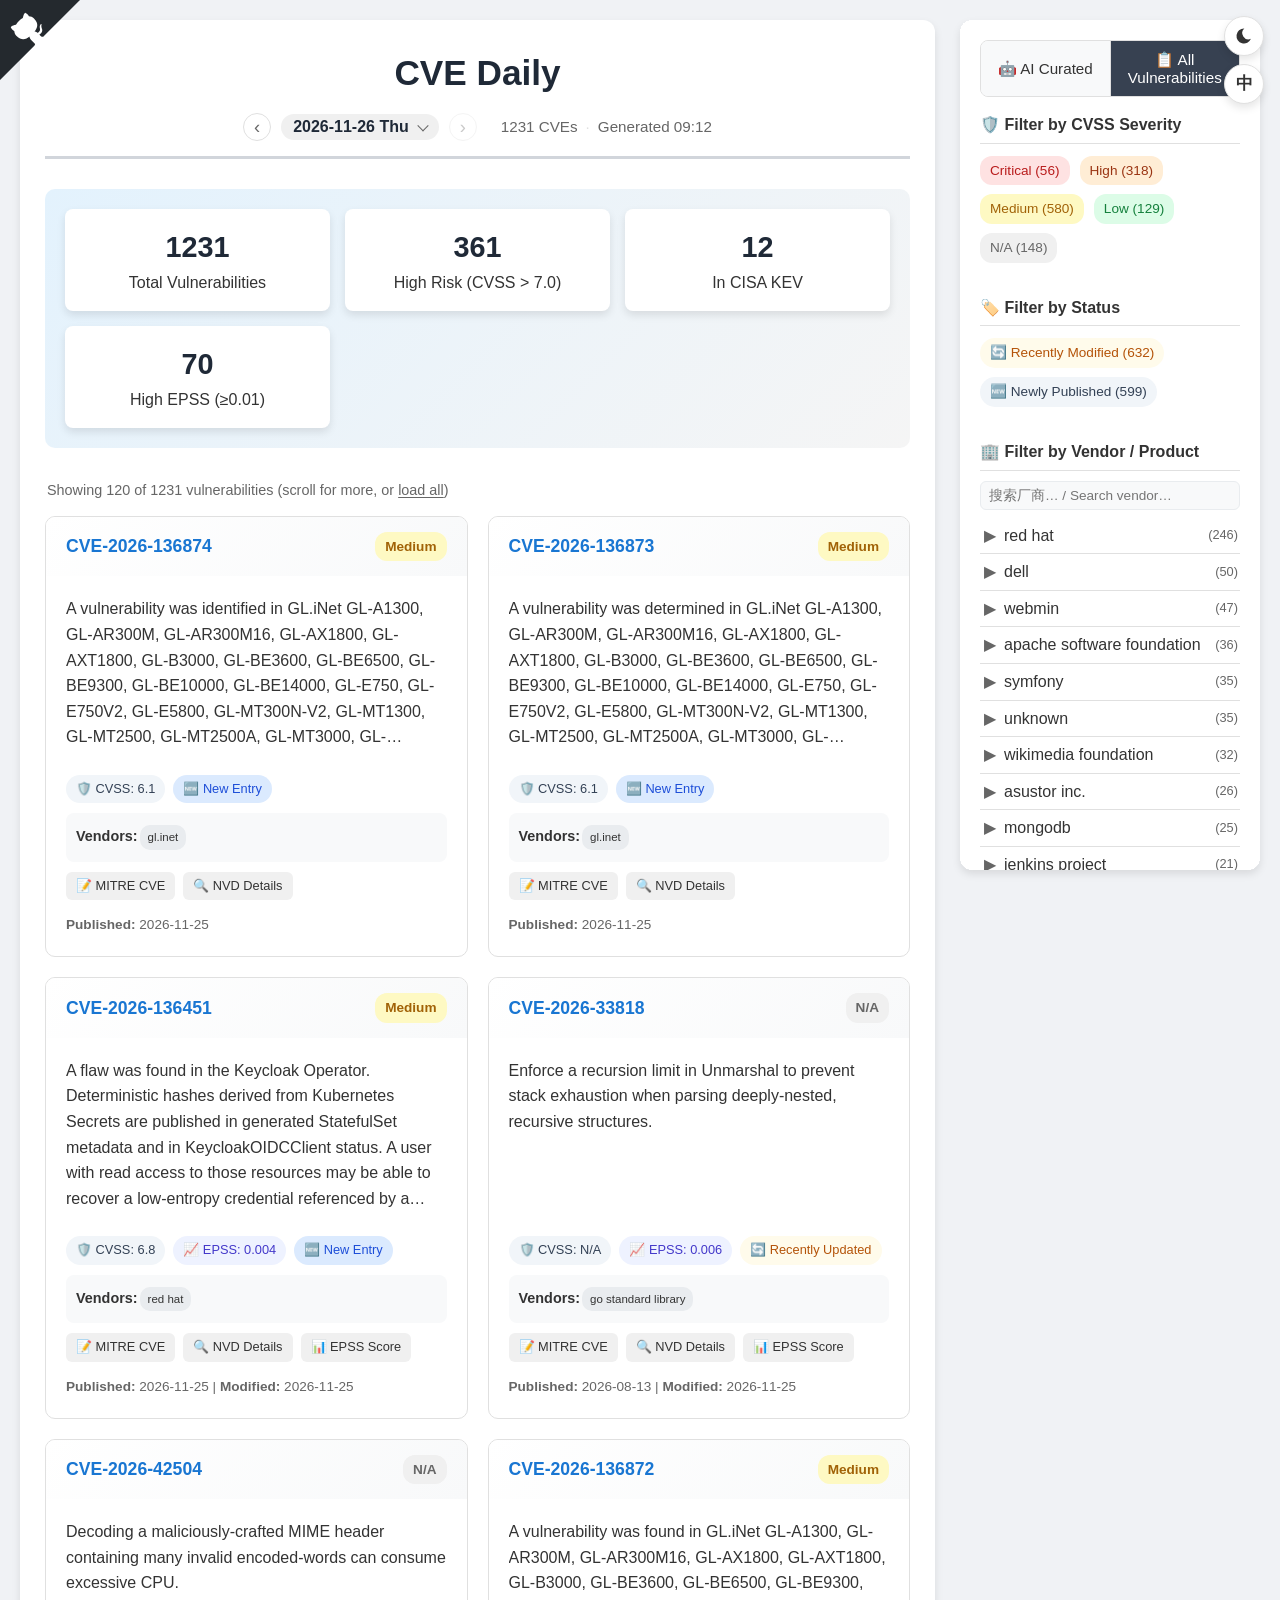
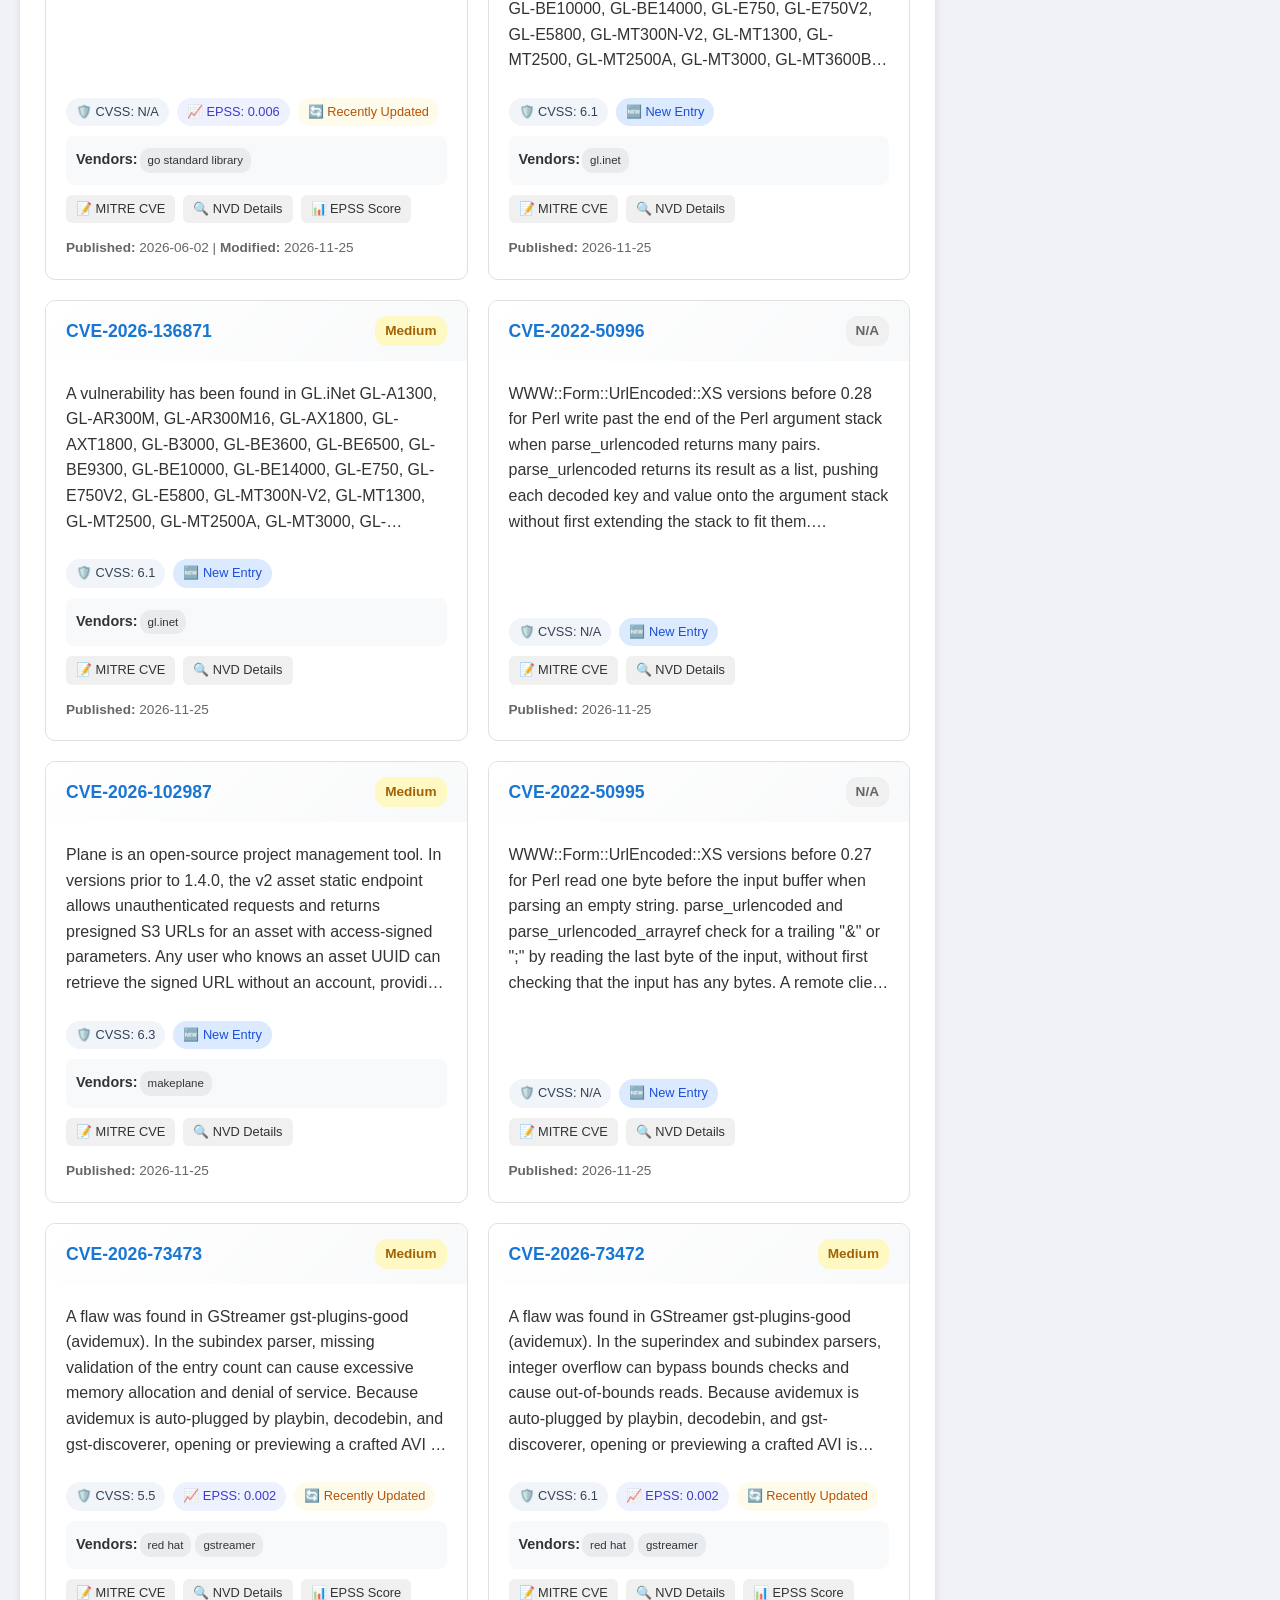
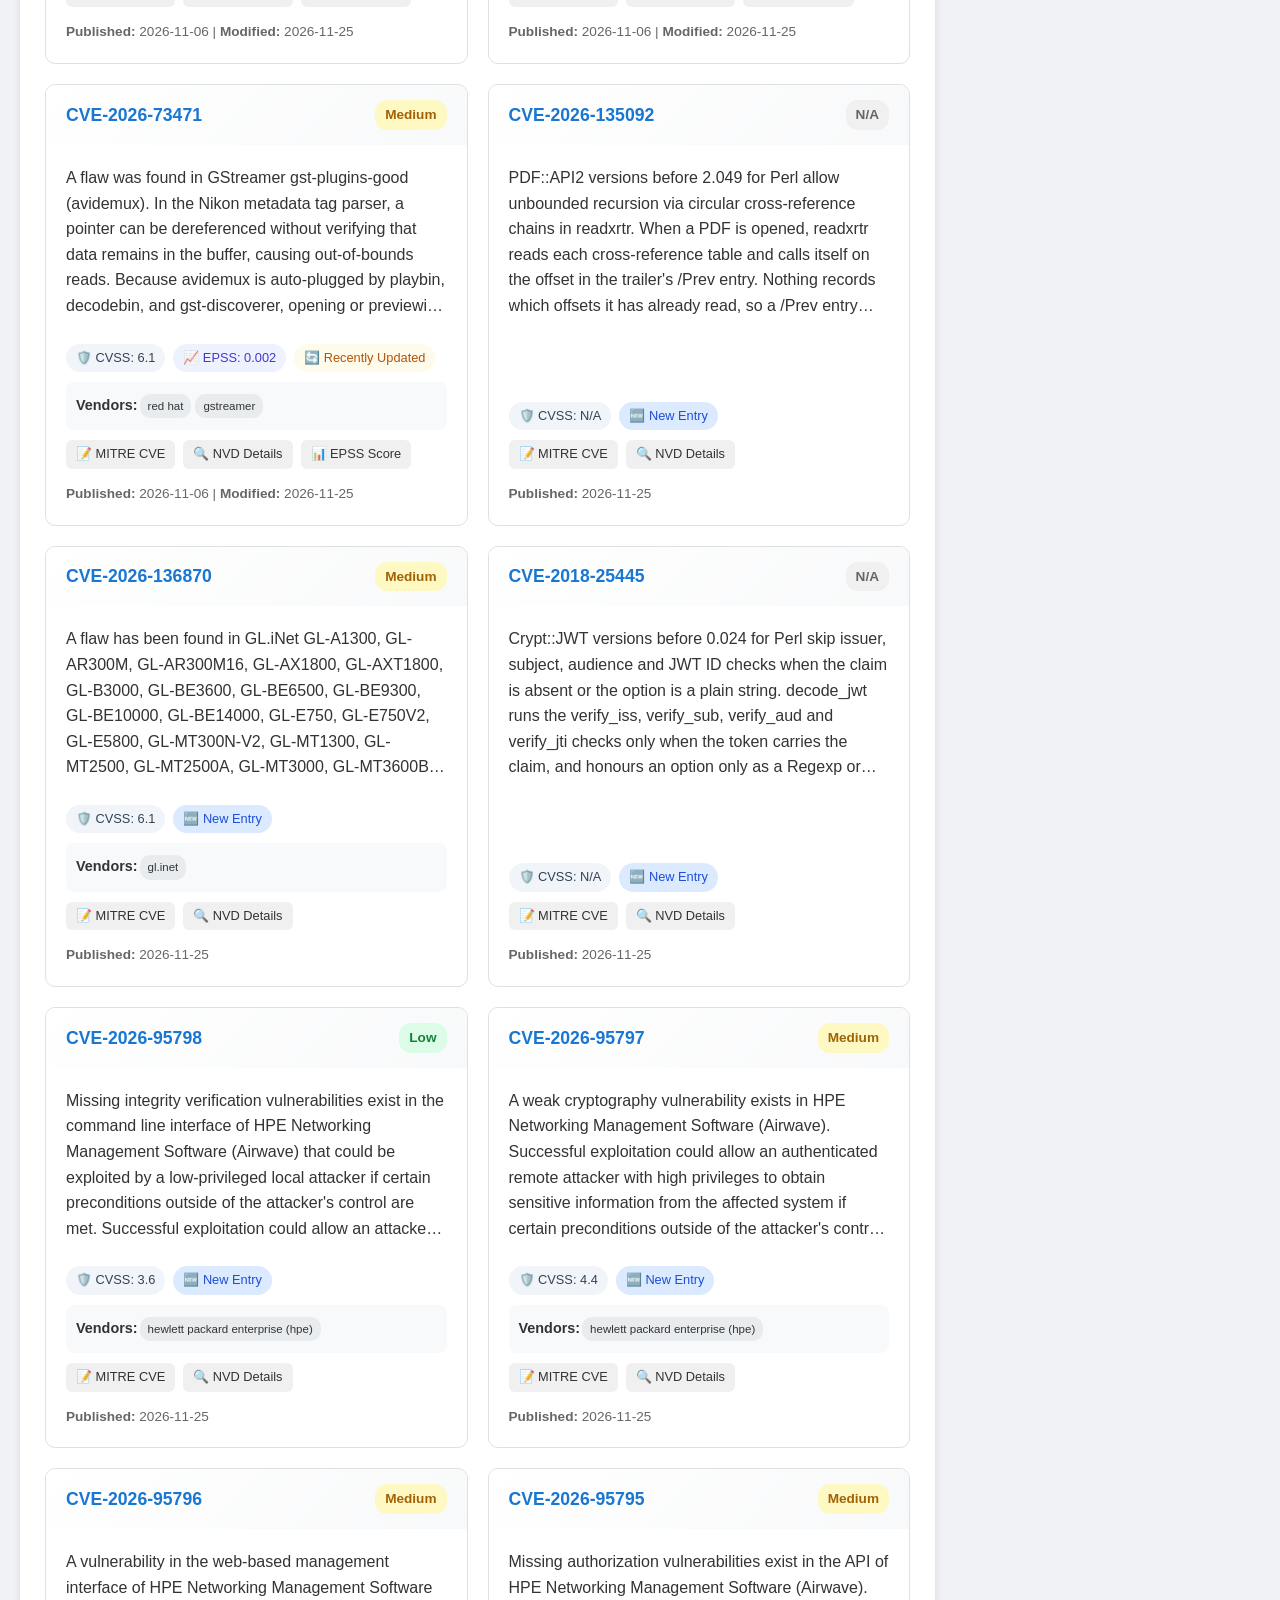
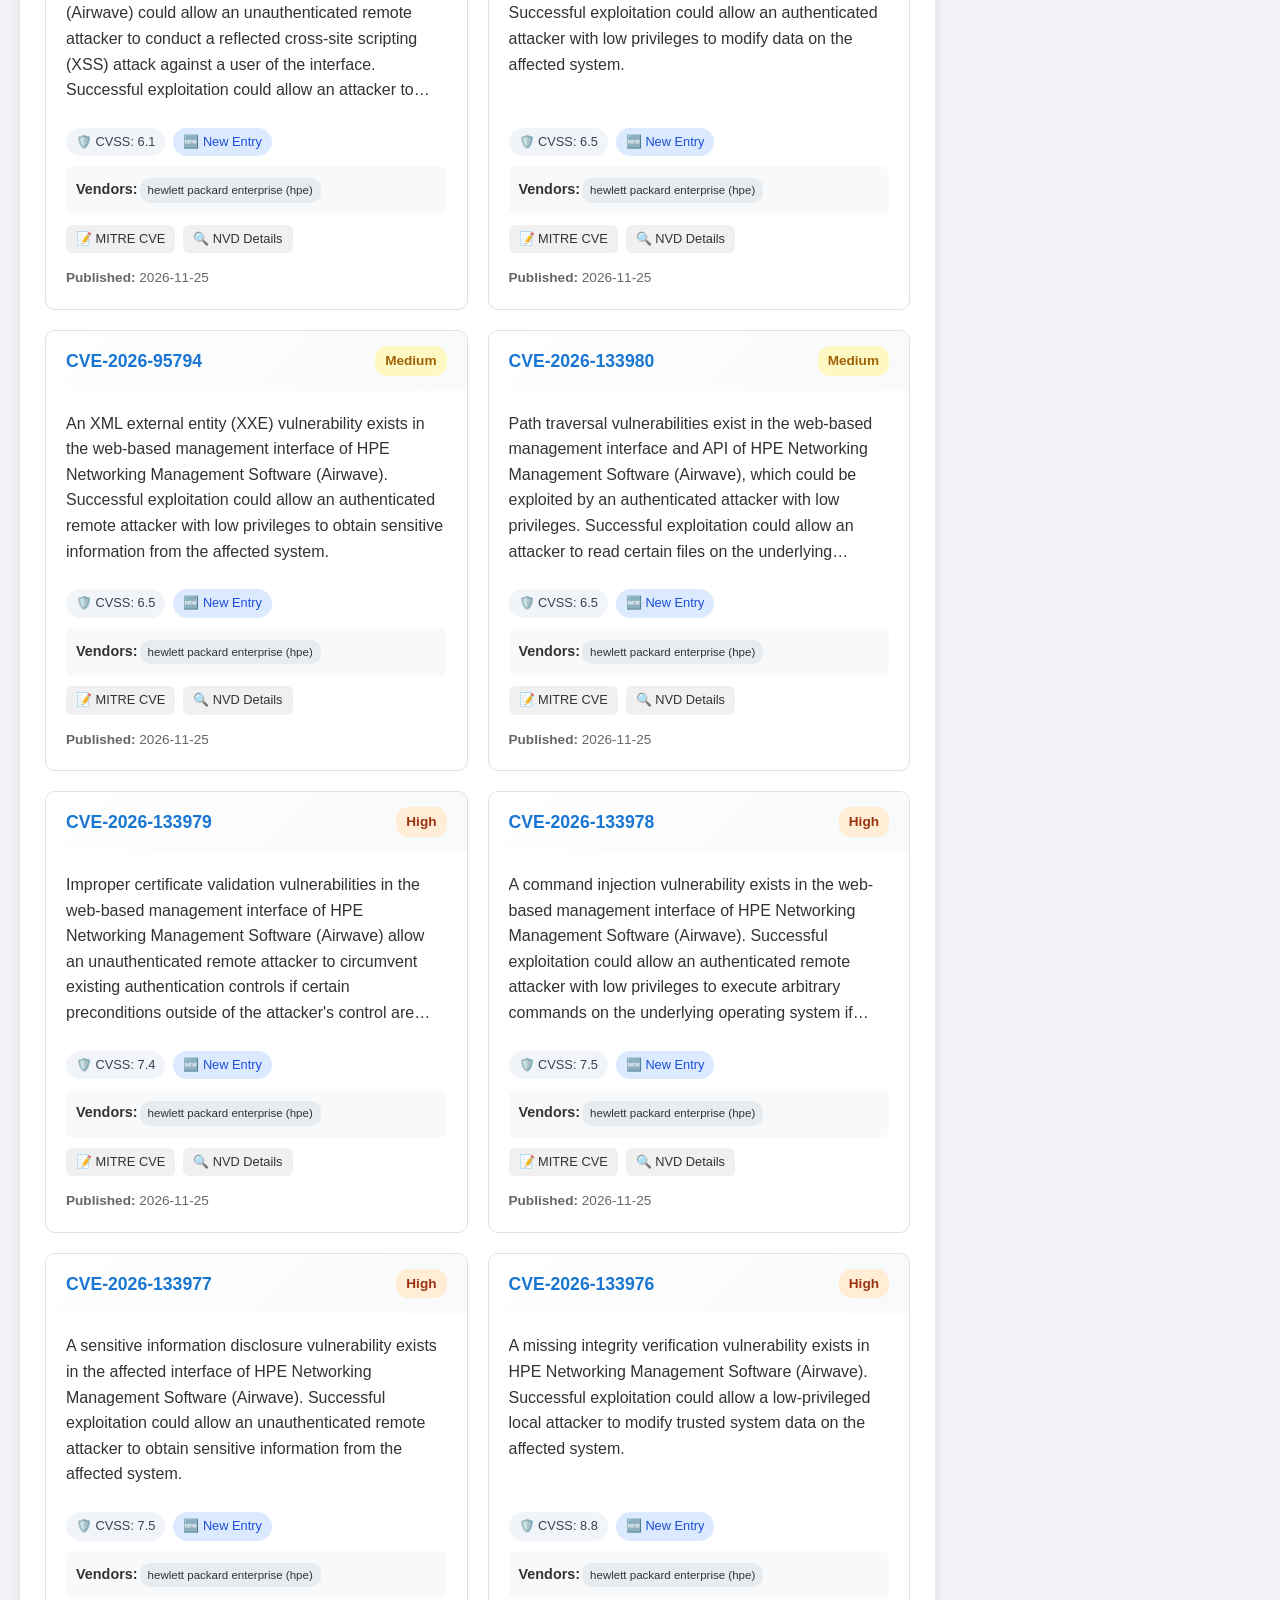
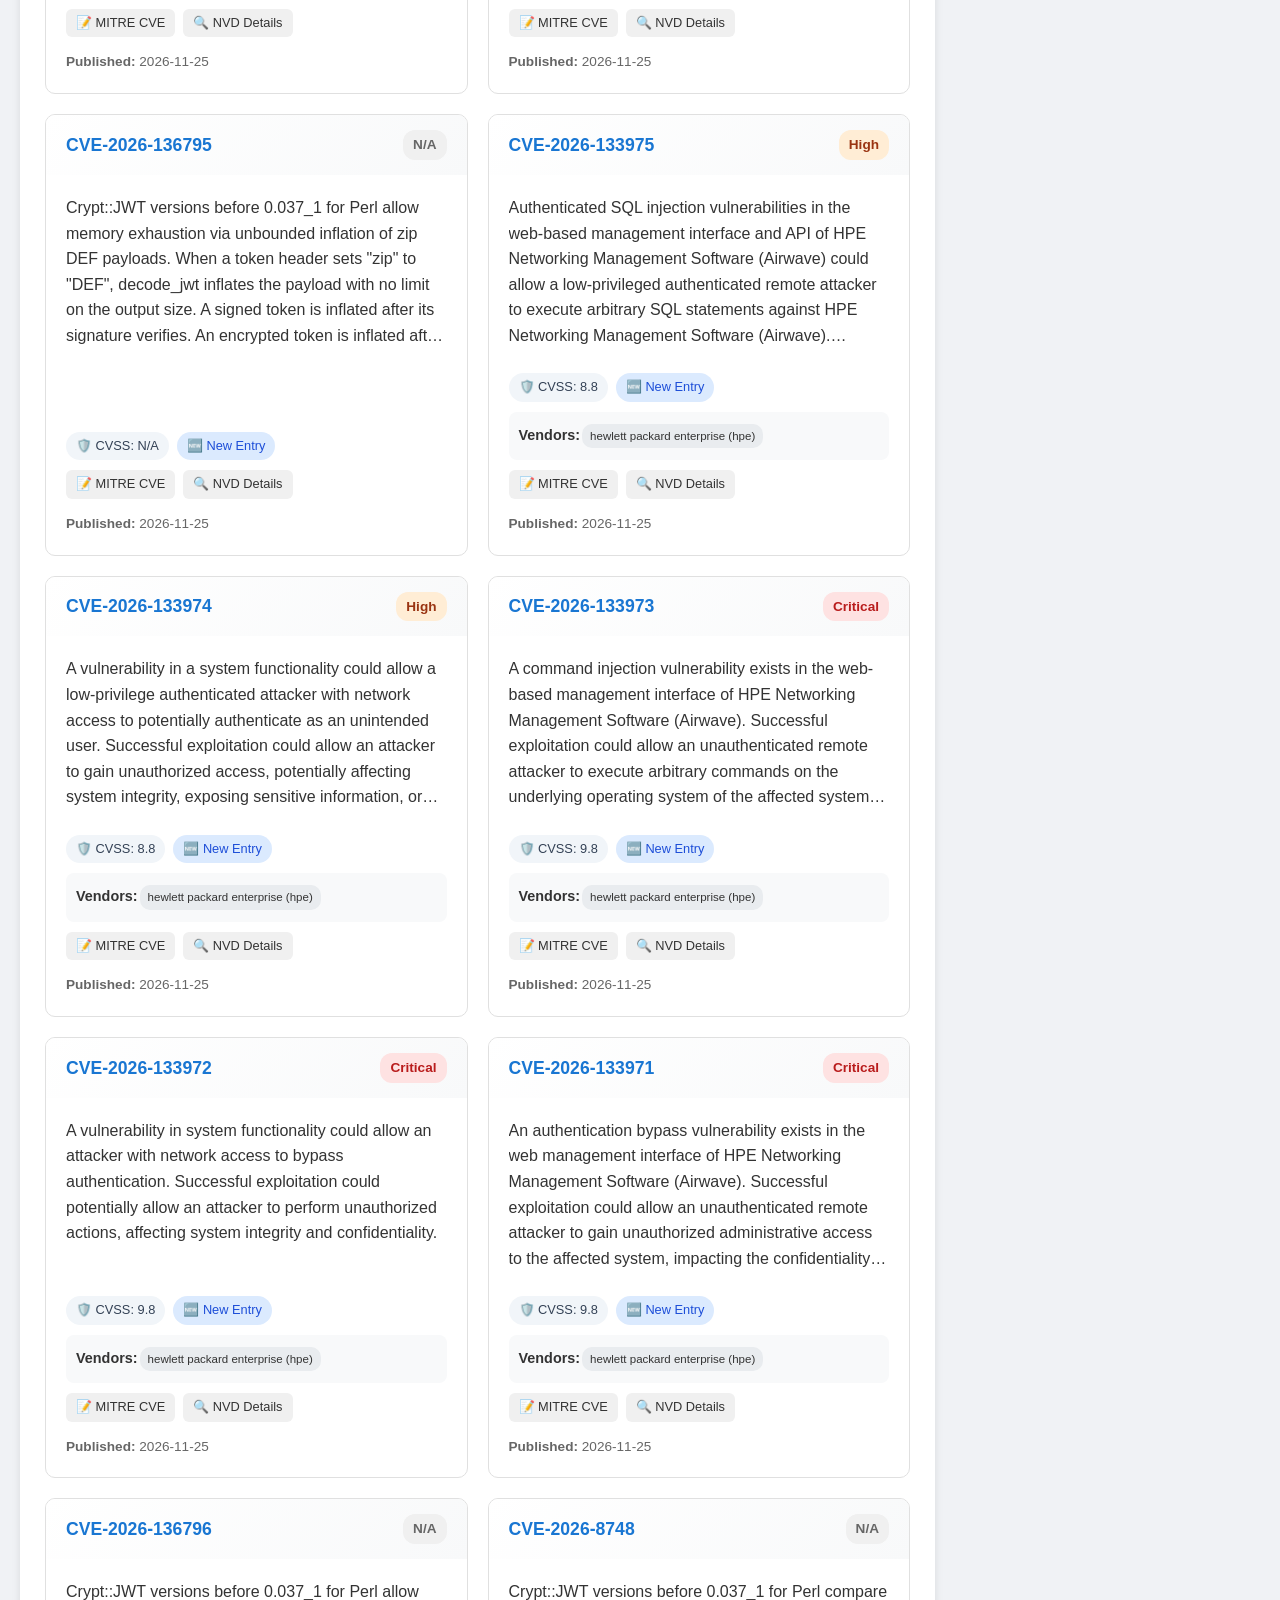
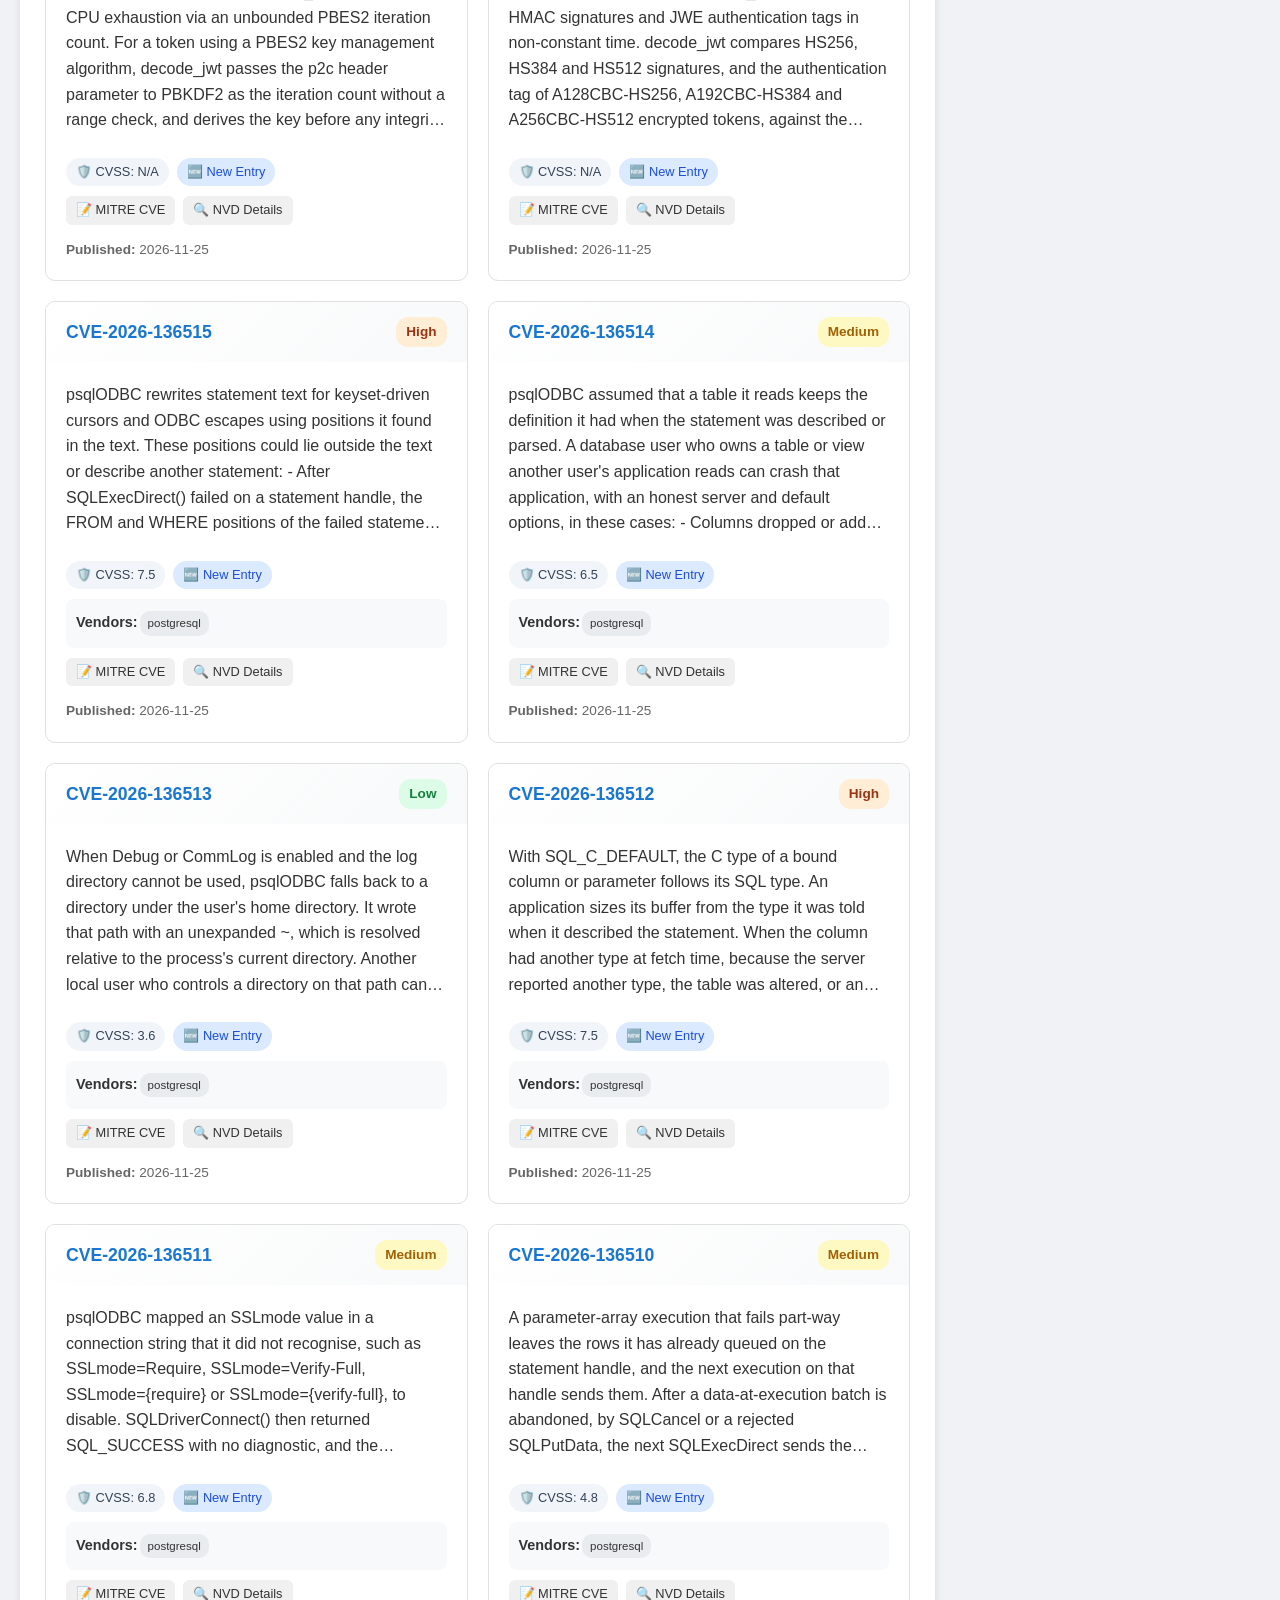
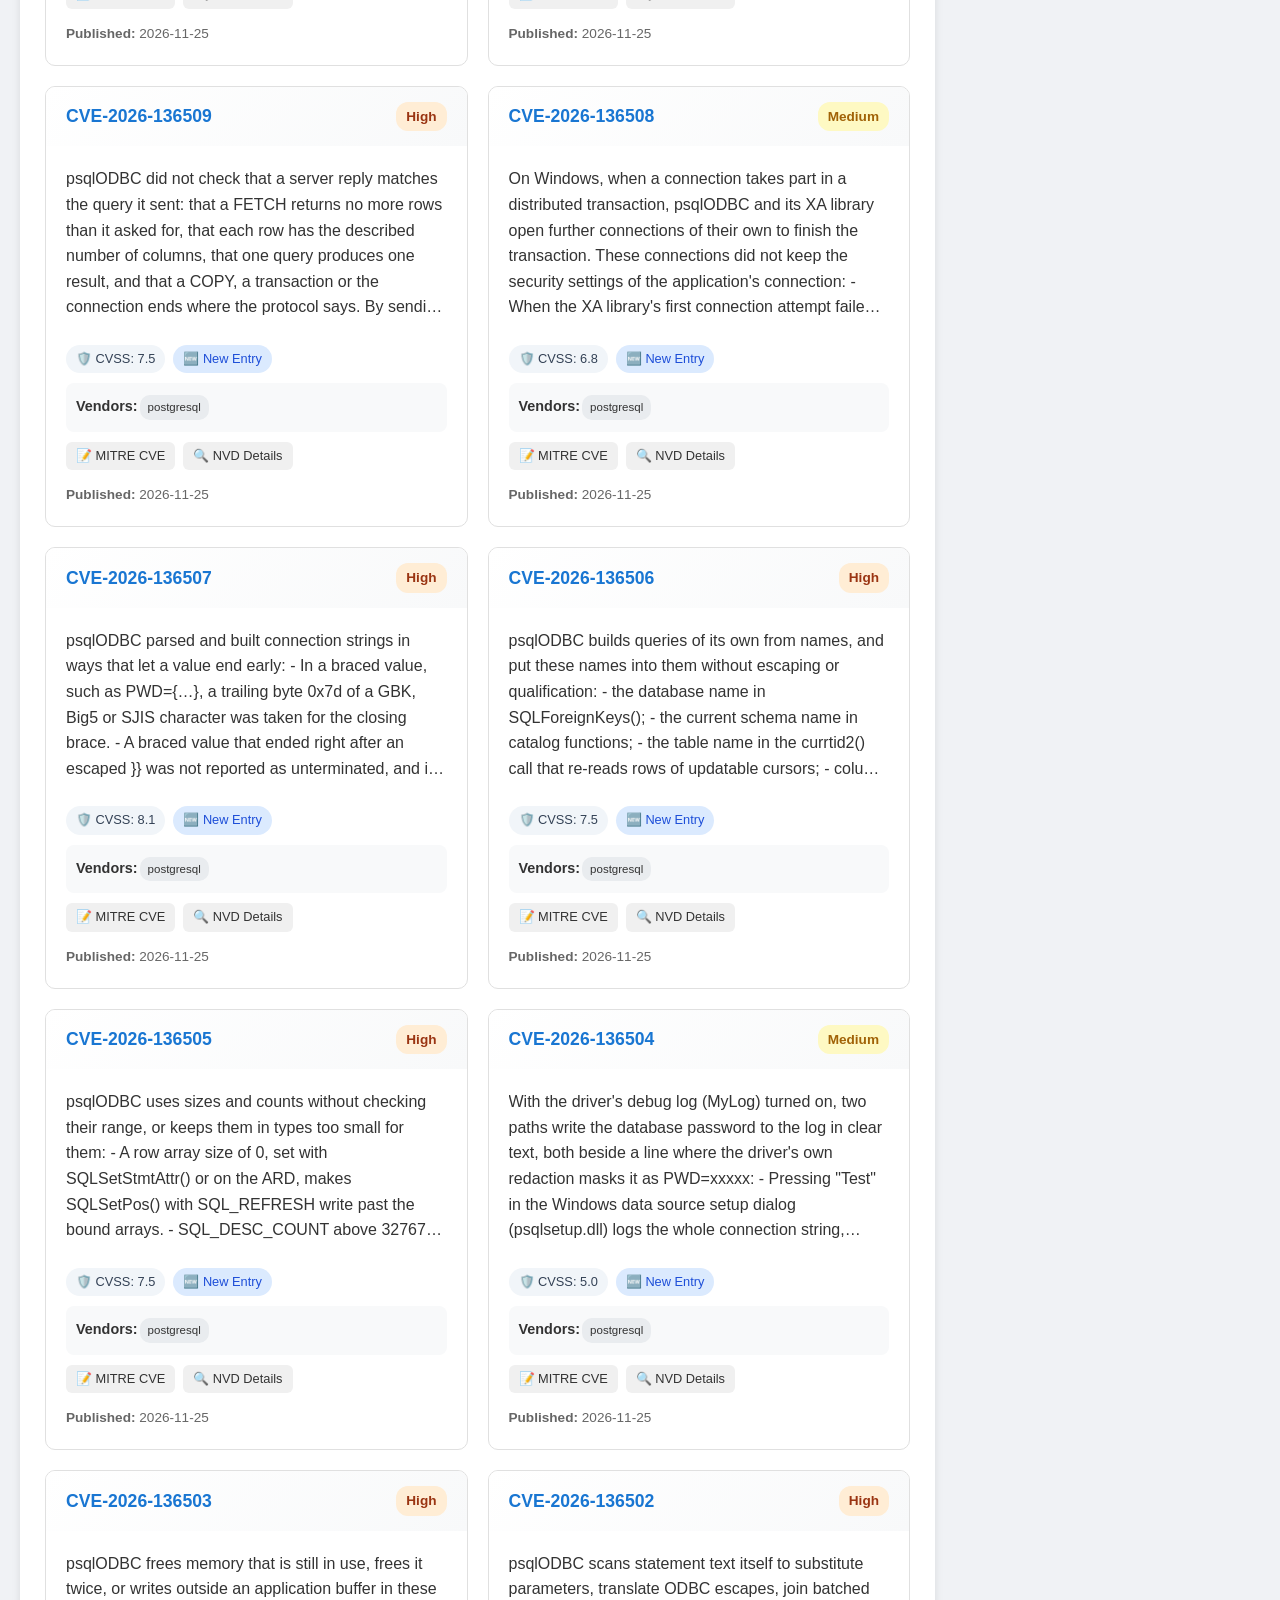
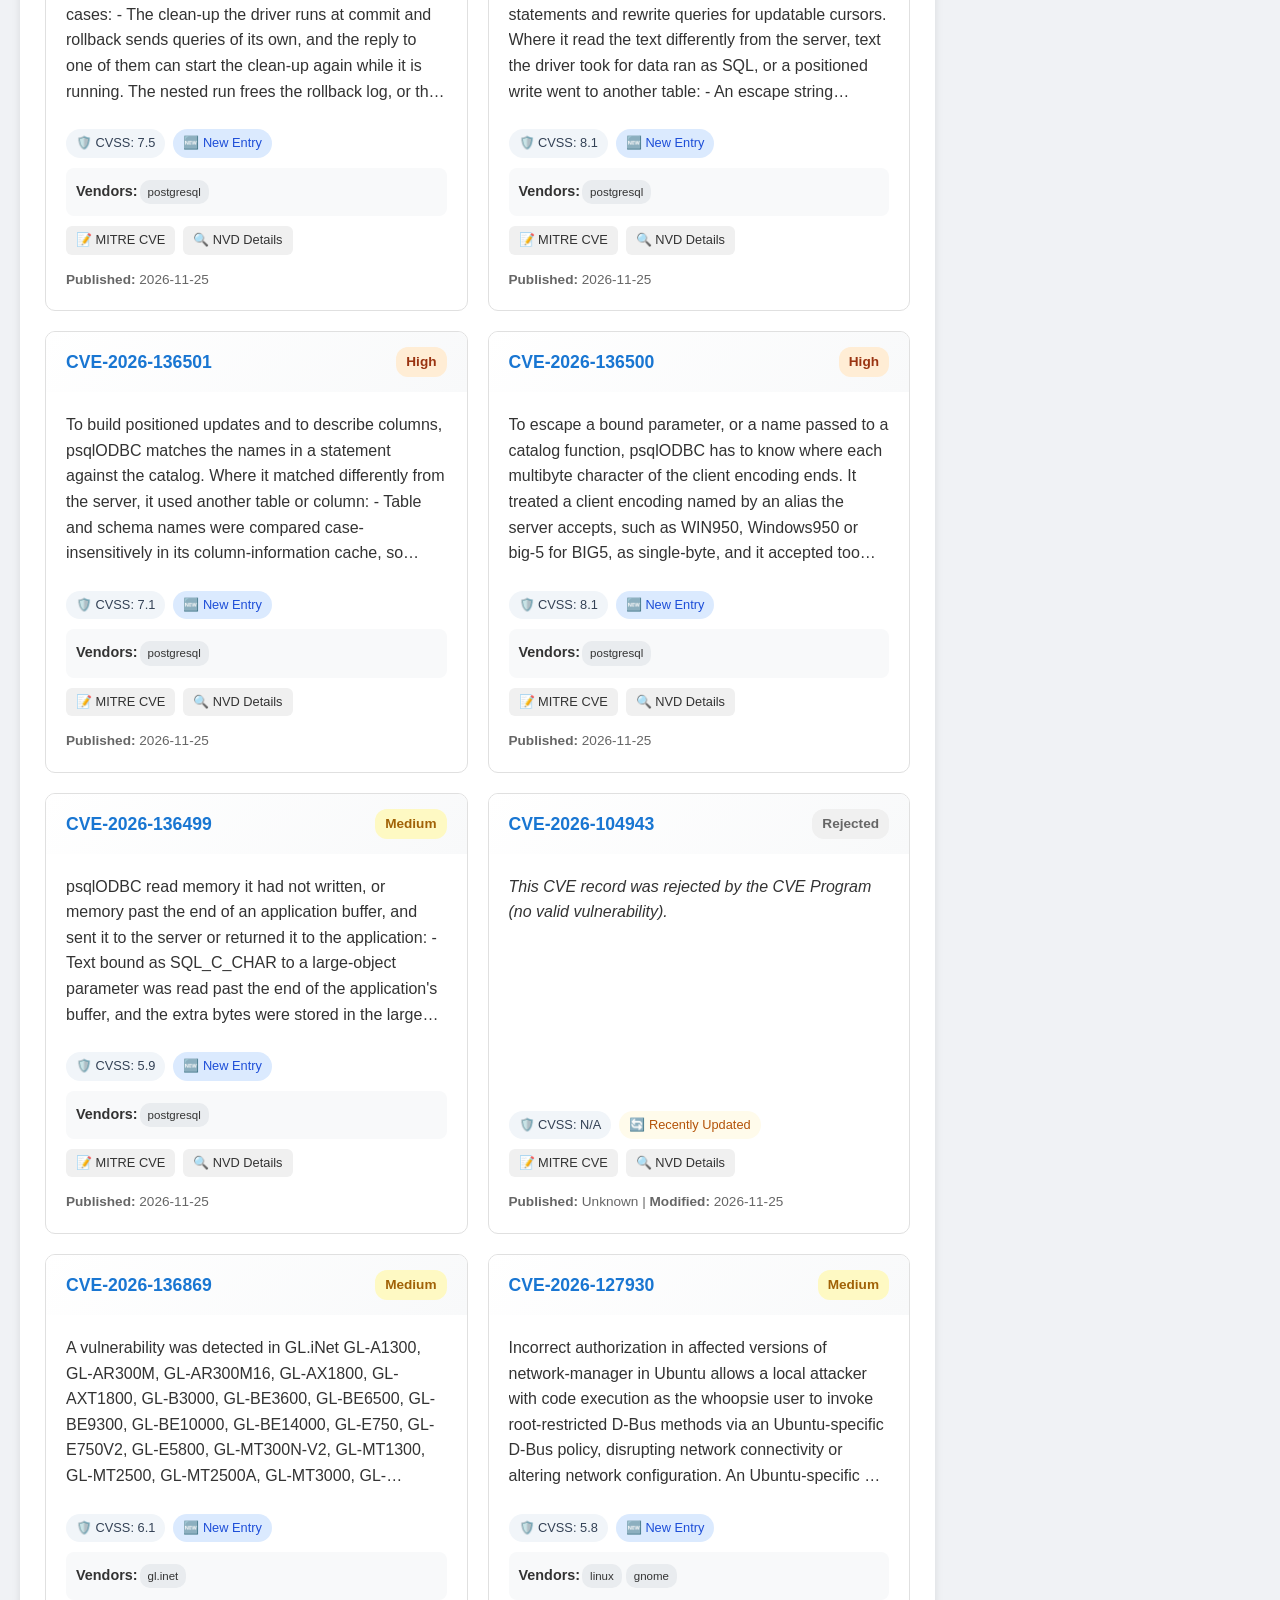
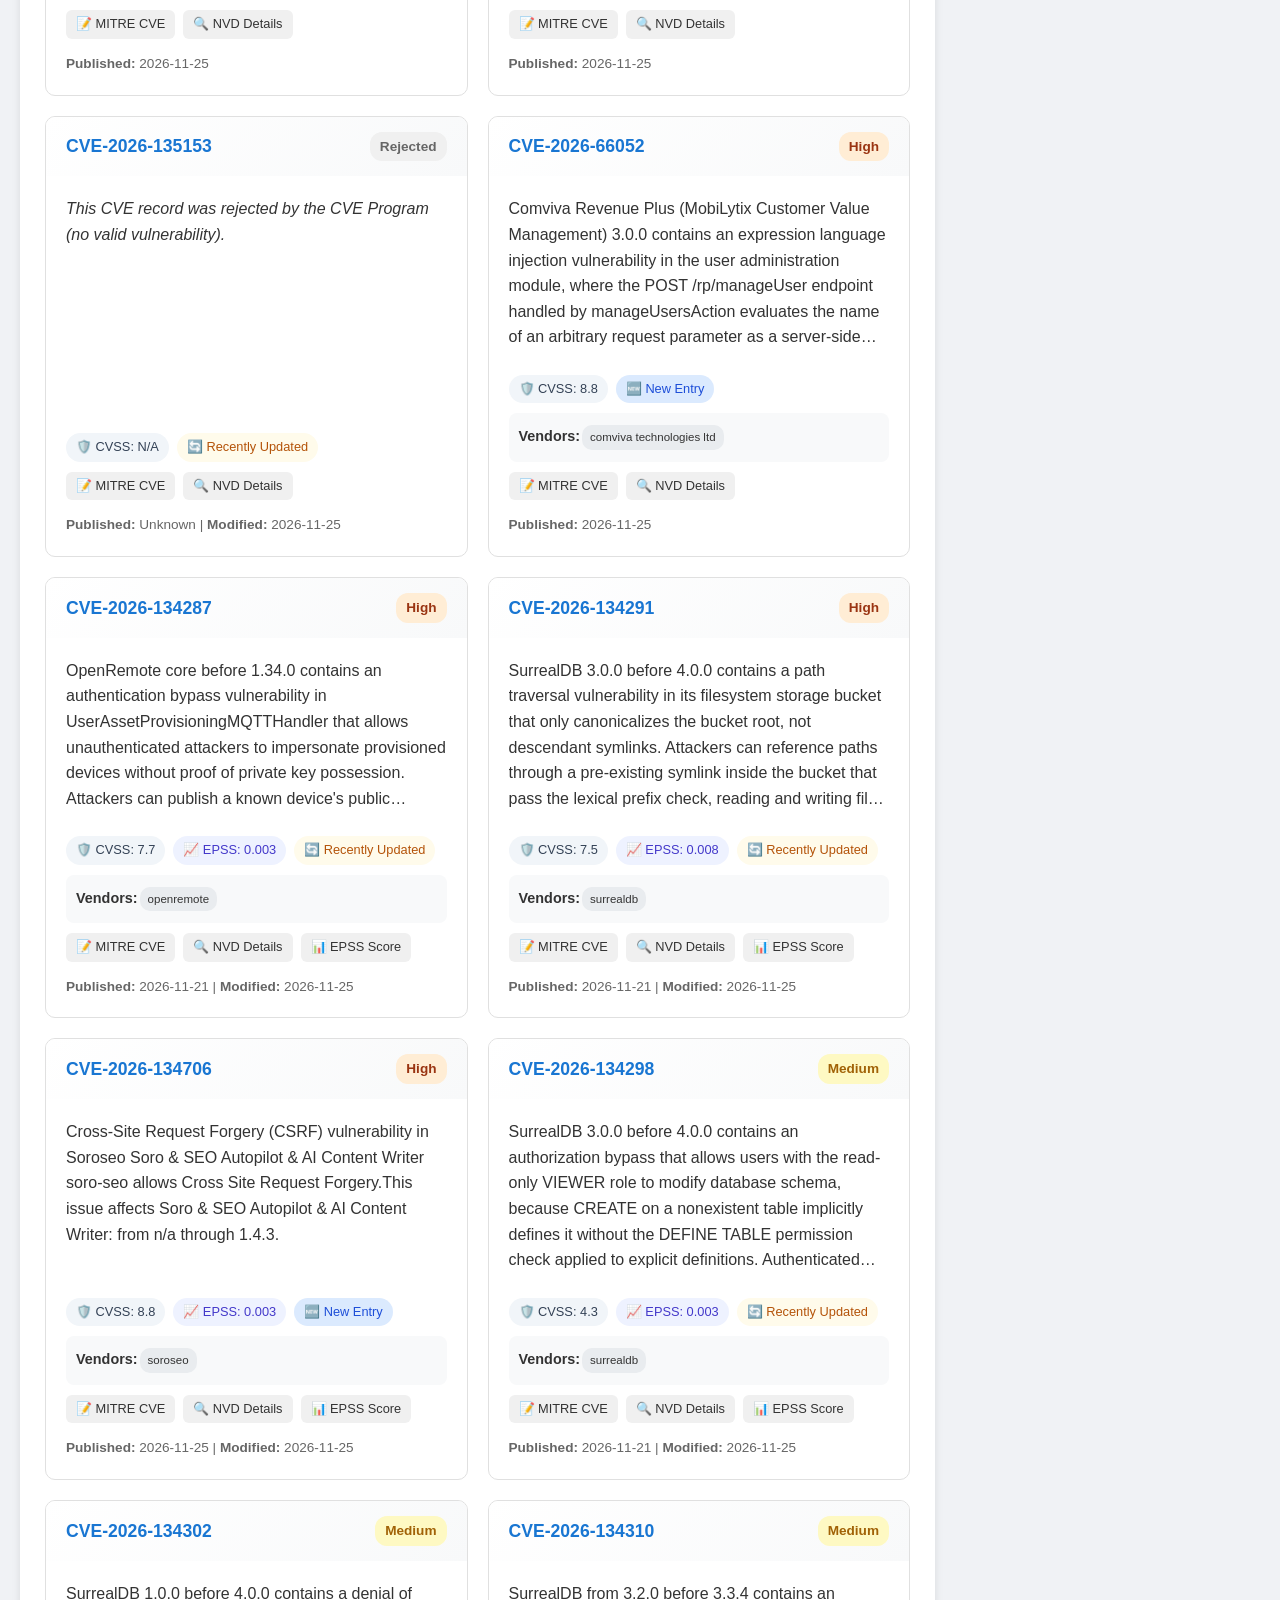
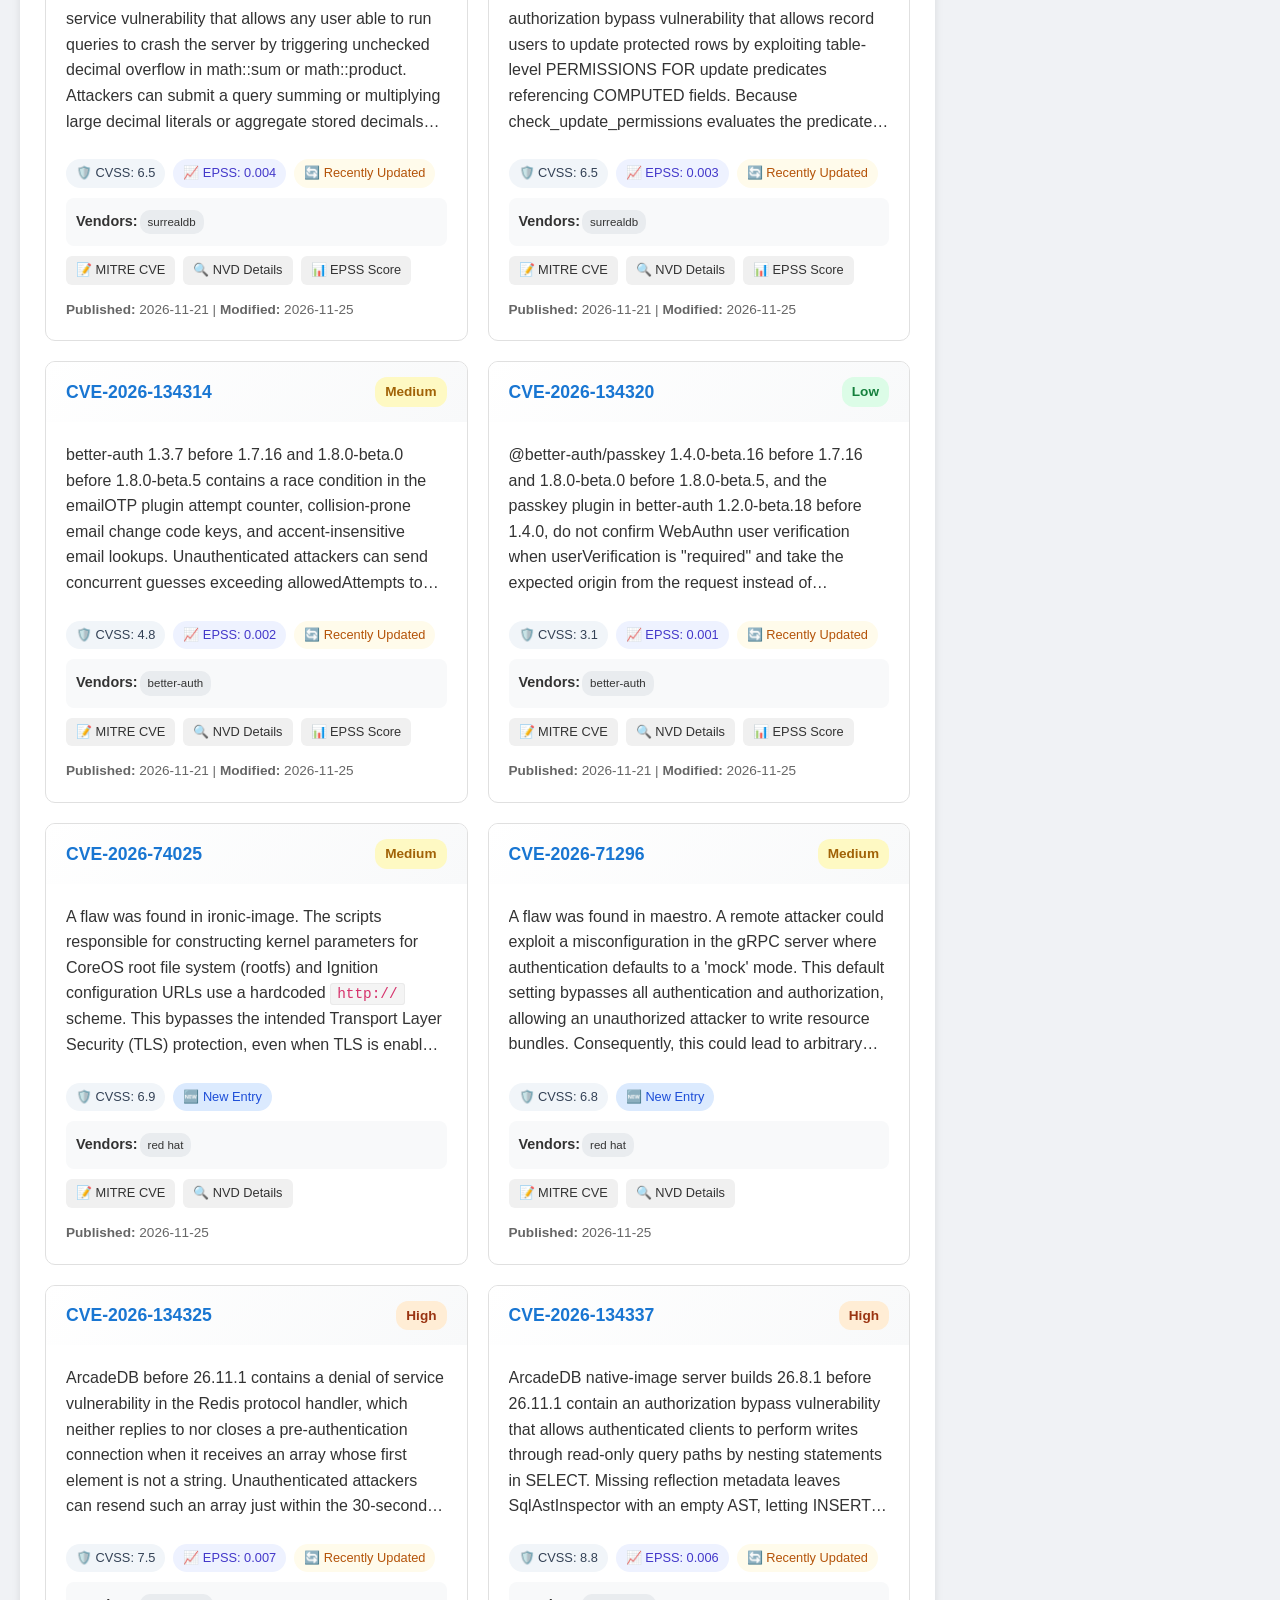
==== commit 850713b3: "CVE Daily update - 2026-11-26 Updated security reports in docs/" ====
--- a/docs/index.html
+++ b/docs/index.html
@@ -3,7 +3,7 @@
 <head>
     <meta charset="UTF-8">
     <meta name="viewport" content="width=device-width, initial-scale=1.0">
-    <title>CVE Daily - 2026-11-25</title>
+    <title>CVE Daily - 2026-11-26</title>
     <!-- Theme + language initialization - must run before the stylesheet
          and renderer to prevent a flash of wrong theme/language -->
     <script>
@@ -30,7 +30,7 @@
          these two URLs, so the browser caches the shell + assets and only
          re-downloads the (daily-changing) data files -->
     <script>
-        window.DAILY_CVE_DATA_URL = "data/2026/cves_20261125.json";
+        window.DAILY_CVE_DATA_URL = "data/2026/cves_20261126.json";
         window.DAILY_CVE_AI_URL = null;
     </script>
 </head>
@@ -89,15 +89,15 @@
                     <span class="date-cluster">
                         <button type="button" class="date-nav" id="date-prev" onclick="switchDateStep(-1)" aria-label="Previous day / 前一天" title="Previous day / 前一天" disabled>&#8249;</button>
                         <span class="title-date">
-                            <button type="button" id="date-btn" onclick="toggleDatePanel(event)" aria-haspopup="listbox" aria-expanded="false" aria-label="Report date / 报告日期">2026-11-25</button>
+                            <button type="button" id="date-btn" onclick="toggleDatePanel(event)" aria-haspopup="listbox" aria-expanded="false" aria-label="Report date / 报告日期">2026-11-26</button>
                             <div id="date-panel" class="date-panel" role="listbox"></div>
                         </span>
                         <button type="button" class="date-nav" id="date-next" onclick="switchDateStep(1)" aria-label="Next day / 后一天" title="Next day / 后一天" disabled>&#8250;</button>
                     </span>
                     <span class="meta-group">
-                        <span class="meta-info"><span id="meta-total">3005</span> <span class="lang-en">CVEs</span><span class="lang-zh">条 CVE</span></span>
+                        <span class="meta-info"><span id="meta-total">1231</span> <span class="lang-en">CVEs</span><span class="lang-zh">条 CVE</span></span>
                         <span class="meta-sep" aria-hidden="true">·</span>
-                        <span class="meta-info"><span class="lang-en">Generated</span><span class="lang-zh">生成于</span> <span id="generated-time">09:47</span></span>
+                        <span class="meta-info"><span class="lang-en">Generated</span><span class="lang-zh">生成于</span> <span id="generated-time">09:12</span></span>
                     </span>
                 </div>
             </header>
@@ -108,19 +108,19 @@
             <div class="summary-box">
                 <div class="summary-stats">
                     <div class="stat-card" onclick="applySingleFilter('all')">
-                        <div class="stat-number" id="stat-total">3005</div>
+                        <div class="stat-number" id="stat-total">1231</div>
                         <div><span class="lang-en">Total Vulnerabilities</span><span class="lang-zh">漏洞总数</span></div>
                     </div>
                     <div class="stat-card" onclick="applySingleFilter('high-risk')">
-                        <div class="stat-number" id="stat-high-risk">1150</div>
+                        <div class="stat-number" id="stat-high-risk">361</div>
                         <div><span class="lang-en">High Risk (CVSS &gt; 7.0)</span><span class="lang-zh">高危 (CVSS &gt; 7.0)</span></div>
                     </div>
                     <div class="stat-card" onclick="applySingleFilter('cisa')">
-                        <div class="stat-number" id="stat-cisa">8</div>
+                        <div class="stat-number" id="stat-cisa">12</div>
                         <div><span class="lang-en">In CISA KEV</span><span class="lang-zh">CISA KEV 收录</span></div>
                     </div>
                     <div class="stat-card" onclick="applySingleFilter('epss')">
-                        <div class="stat-number" id="stat-epss">171</div>
+                        <div class="stat-number" id="stat-epss">70</div>
                         <div><span class="lang-en">High EPSS (≥0.01)</span><span class="lang-zh">高 EPSS (≥0.01)</span></div>
                     </div>
                 </div>
@@ -156,19 +156,19 @@
             <div class="filter-section">
                 <div class="filter-title">🛡️ <span class="lang-en">Filter by CVSS Severity</span><span class="lang-zh">按 CVSS 严重度筛选</span></div>
                 <div style="display: flex; flex-wrap: wrap; gap: 5px;">
-                    <span class="filter-item filter-critical" id="filter-critical" onclick="applySingleFilterBySeverity('critical')">Critical (121)</span>
-                    <span class="filter-item filter-high" id="filter-high" onclick="applySingleFilterBySeverity('high')">High (1244)</span>
-                    <span class="filter-item filter-medium" id="filter-medium" onclick="applySingleFilterBySeverity('medium')">Medium (1325)</span>
-                    <span class="filter-item filter-low" id="filter-low" onclick="applySingleFilterBySeverity('low')">Low (69)</span>
-                    <span class="filter-item filter-na" id="filter-na" onclick="applySingleFilterBySeverity('na')"><span class="lang-en">N/A</span><span class="lang-zh">未评分</span> (246)</span>
+                    <span class="filter-item filter-critical" id="filter-critical" onclick="applySingleFilterBySeverity('critical')">Critical (56)</span>
+                    <span class="filter-item filter-high" id="filter-high" onclick="applySingleFilterBySeverity('high')">High (318)</span>
+                    <span class="filter-item filter-medium" id="filter-medium" onclick="applySingleFilterBySeverity('medium')">Medium (580)</span>
+                    <span class="filter-item filter-low" id="filter-low" onclick="applySingleFilterBySeverity('low')">Low (129)</span>
+                    <span class="filter-item filter-na" id="filter-na" onclick="applySingleFilterBySeverity('na')"><span class="lang-en">N/A</span><span class="lang-zh">未评分</span> (148)</span>
                 </div>
             </div>
 
             <div class="filter-section">
                 <div class="filter-title">🏷️ <span class="lang-en">Filter by Status</span><span class="lang-zh">按状态筛选</span></div>
                 <div style="display: flex; flex-wrap: wrap; gap: 5px;">
-                    <span class="filter-metric-tag filter-tag-exp" id="filter-modified" onclick="toggleStatusFilter('modified')">🔄 <span class="lang-en">Recently Modified (2135)</span><span class="lang-zh">最近修改 (2135)</span></span>
-                    <span class="filter-metric-tag filter-tag-cvss" id="filter-published" onclick="toggleStatusFilter('published')">🆕 <span class="lang-en">Newly Published (870)</span><span class="lang-zh">新发布 (870)</span></span>
+                    <span class="filter-metric-tag filter-tag-exp" id="filter-modified" onclick="toggleStatusFilter('modified')">🔄 <span class="lang-en">Recently Modified (632)</span><span class="lang-zh">最近修改 (632)</span></span>
+                    <span class="filter-metric-tag filter-tag-cvss" id="filter-published" onclick="toggleStatusFilter('published')">🆕 <span class="lang-en">Newly Published (599)</span><span class="lang-zh">新发布 (599)</span></span>
                 </div>
             </div>
 
@@ -184,14 +184,14 @@
                 <div class="ai-category-nav">
                     <h4>📋 <span class="lang-en">Categories</span><span class="lang-zh">分类目录</span></h4>
                     <ul id="ai-nav-list">
-                        <li onclick="scrollToCategory('Desktop_OS')">💻 <span class="lang-en">Desktop OS</span><span class="lang-zh">桌面操作系统</span> (59)</li><li onclick="scrollToCategory('Mobile_Security')">📱 <span class="lang-en">Mobile Security</span><span class="lang-zh">移动安全</span> (7)</li><li onclick="scrollToCategory('IoT_Security')">📡 <span class="lang-en">IoT Security</span><span class="lang-zh">IoT安全</span> (14)</li><li onclick="scrollToCategory('Cloud_Security')">☁️ <span class="lang-en">Cloud Security</span><span class="lang-zh">云安全</span> (28)</li><li onclick="scrollToCategory('Network_Devices')">🌐 <span class="lang-en">Network Devices</span><span class="lang-zh">网络设备</span> (26)</li><li onclick="scrollToCategory('Industrial_Control')">🏭 <span class="lang-en">Industrial Control</span><span class="lang-zh">工业控制</span> (10)</li><li onclick="scrollToCategory('Web_Security')">🔐 <span class="lang-en">Web Security</span><span class="lang-zh">Web安全</span> (37)</li><li onclick="scrollToCategory('Databases___Middleware')">🗄️ <span class="lang-en">Databases &amp; Middleware</span><span class="lang-zh">数据库与中间件</span> (36)</li><li onclick="scrollToCategory('Other')">📌 <span class="lang-en">Other</span><span class="lang-zh">其他</span> (22)</li>
+                        <li onclick="scrollToCategory('Desktop_OS')">💻 <span class="lang-en">Desktop OS</span><span class="lang-zh">桌面操作系统</span> (12)</li><li onclick="scrollToCategory('Mobile_Security')">📱 <span class="lang-en">Mobile Security</span><span class="lang-zh">移动安全</span> (1)</li><li onclick="scrollToCategory('IoT_Security')">📡 <span class="lang-en">IoT Security</span><span class="lang-zh">IoT安全</span> (13)</li><li onclick="scrollToCategory('Cloud_Security')">☁️ <span class="lang-en">Cloud Security</span><span class="lang-zh">云安全</span> (14)</li><li onclick="scrollToCategory('Network_Devices')">🌐 <span class="lang-en">Network Devices</span><span class="lang-zh">网络设备</span> (14)</li><li onclick="scrollToCategory('Industrial_Control')">🏭 <span class="lang-en">Industrial Control</span><span class="lang-zh">工业控制</span> (4)</li><li onclick="scrollToCategory('Web_Security')">🔐 <span class="lang-en">Web Security</span><span class="lang-zh">Web安全</span> (16)</li><li onclick="scrollToCategory('Databases___Middleware')">🗄️ <span class="lang-en">Databases &amp; Middleware</span><span class="lang-zh">数据库与中间件</span> (11)</li><li onclick="scrollToCategory('Other')">📌 <span class="lang-en">Other</span><span class="lang-zh">其他</span> (13)</li>
                     </ul>
                 </div>
                 <div class="ai-sidebar-stats">
                     <p>🤖 <span class="lang-en">AI Analysis</span><span class="lang-zh">AI智能分析</span></p>
-                    <p><span class="lang-en">Analysis date:</span><span class="lang-zh">分析日期:</span> <span id="ai-stat-date">2026-11-25</span></p>
-                    <p><span class="lang-en">Curated:</span><span class="lang-zh">精选漏洞:</span> <span id="ai-stat-count">239</span></p>
-                    <p><span class="lang-en">Analyzed:</span><span class="lang-zh">候选漏洞:</span> <span id="ai-stat-analyzed">1365</span></p>
+                    <p><span class="lang-en">Analysis date:</span><span class="lang-zh">分析日期:</span> <span id="ai-stat-date">2026-11-26</span></p>
+                    <p><span class="lang-en">Curated:</span><span class="lang-zh">精选漏洞:</span> <span id="ai-stat-count">98</span></p>
+                    <p><span class="lang-en">Analyzed:</span><span class="lang-zh">候选漏洞:</span> <span id="ai-stat-analyzed">374</span></p>
                     <p><span class="lang-en">Model:</span><span class="lang-zh">模型来源:</span> <span id="ai-stat-model">qwen3.7-flash</span></p>
                 </div>
             </div>
@@ -203,7 +203,7 @@
         <div class="noscript-notice">
             <span class="lang-en">This report renders CVE cards with JavaScript. The complete raw data for this day is available as JSON:</span>
             <span class="lang-zh">本报告需要 JavaScript 渲染卡片。当日的完整原始数据可从 JSON 获取：</span>
-            <a href="data/2026/cves_20261125.json">data/2026/cves_20261125.json</a>
+            <a href="data/2026/cves_20261126.json">data/2026/cves_20261126.json</a>
         </div>
     </noscript>
 
@@ -219,7 +219,7 @@
                 Star on GitHub
             </a>
             <span class="separator">|</span>
-            <a href="data/2026/cves_20261125.json" id="raw-data-link" target="_blank" rel="noopener noreferrer">
+            <a href="data/2026/cves_20261126.json" id="raw-data-link" target="_blank" rel="noopener noreferrer">
                 📊 <span class="lang-en">Raw Data (JSON)</span><span class="lang-zh">原始数据 (JSON)</span>
             </a>
             <span class="separator">|</span>
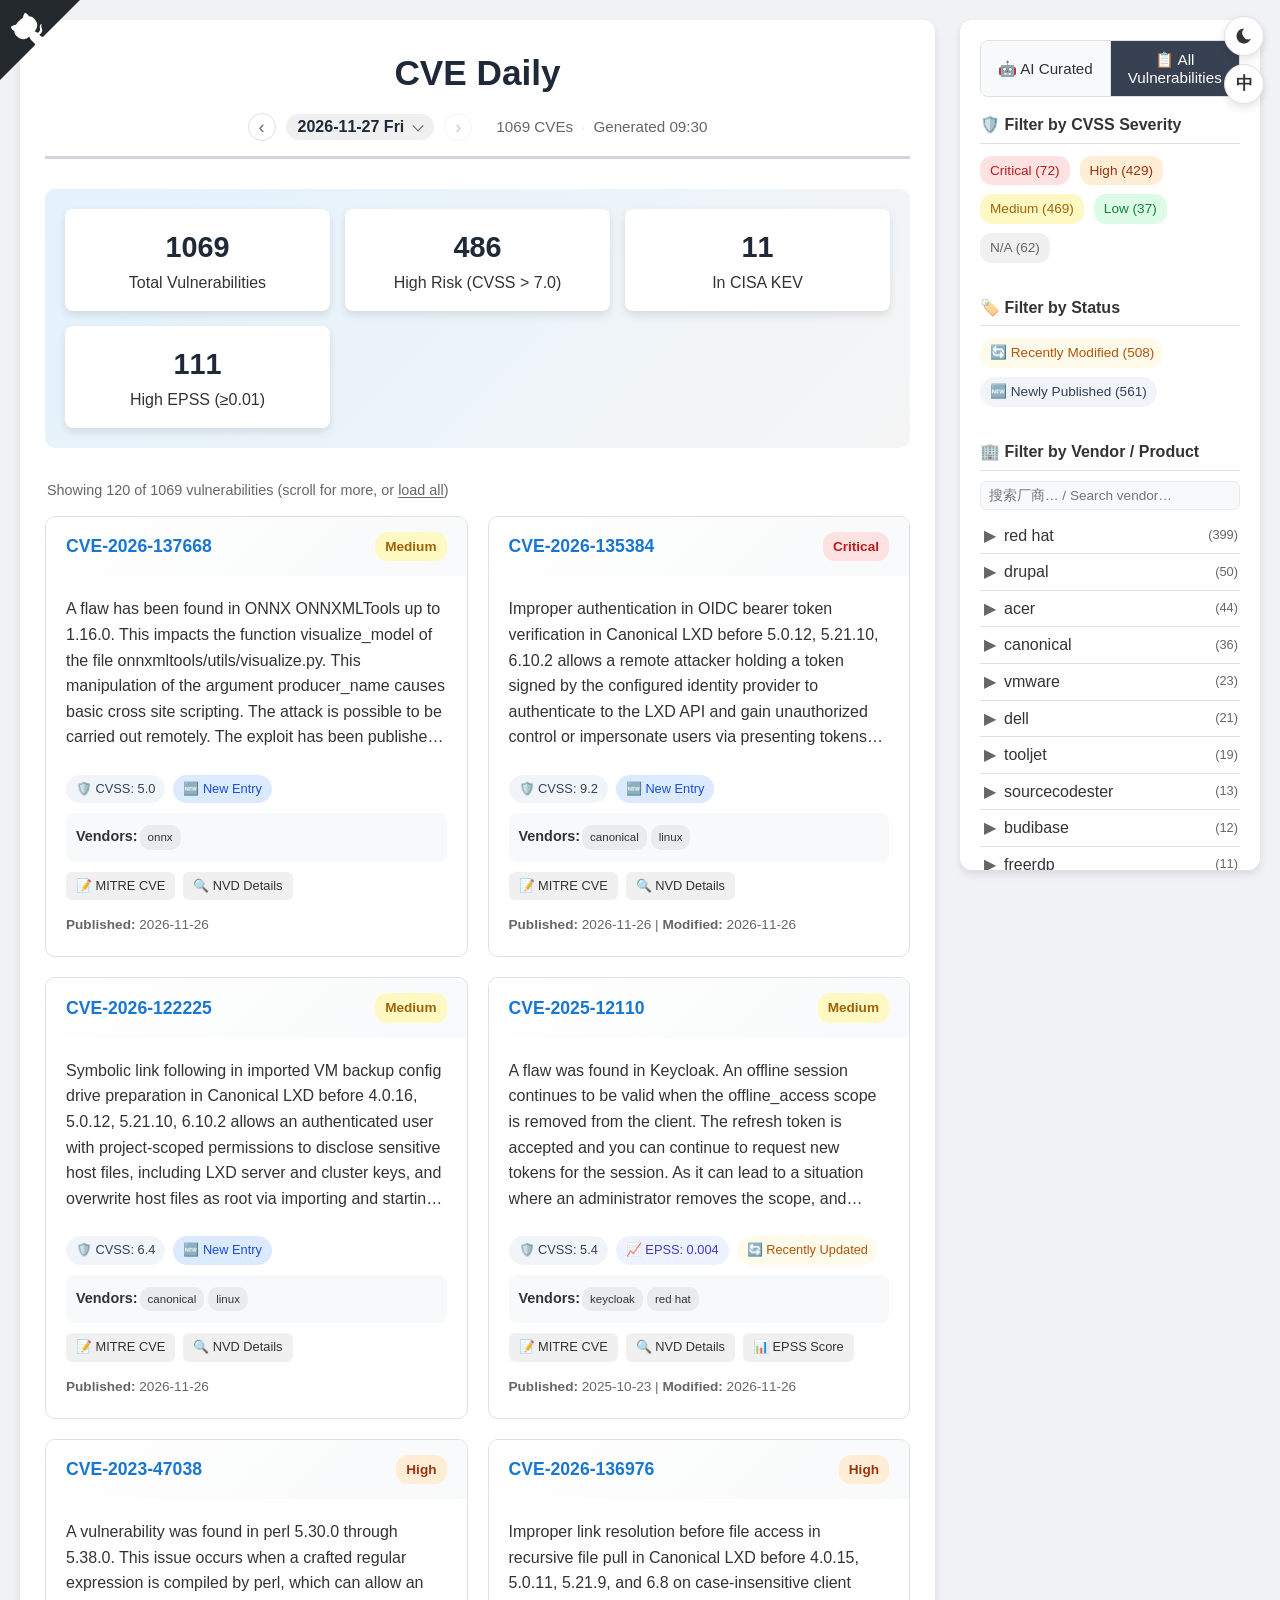
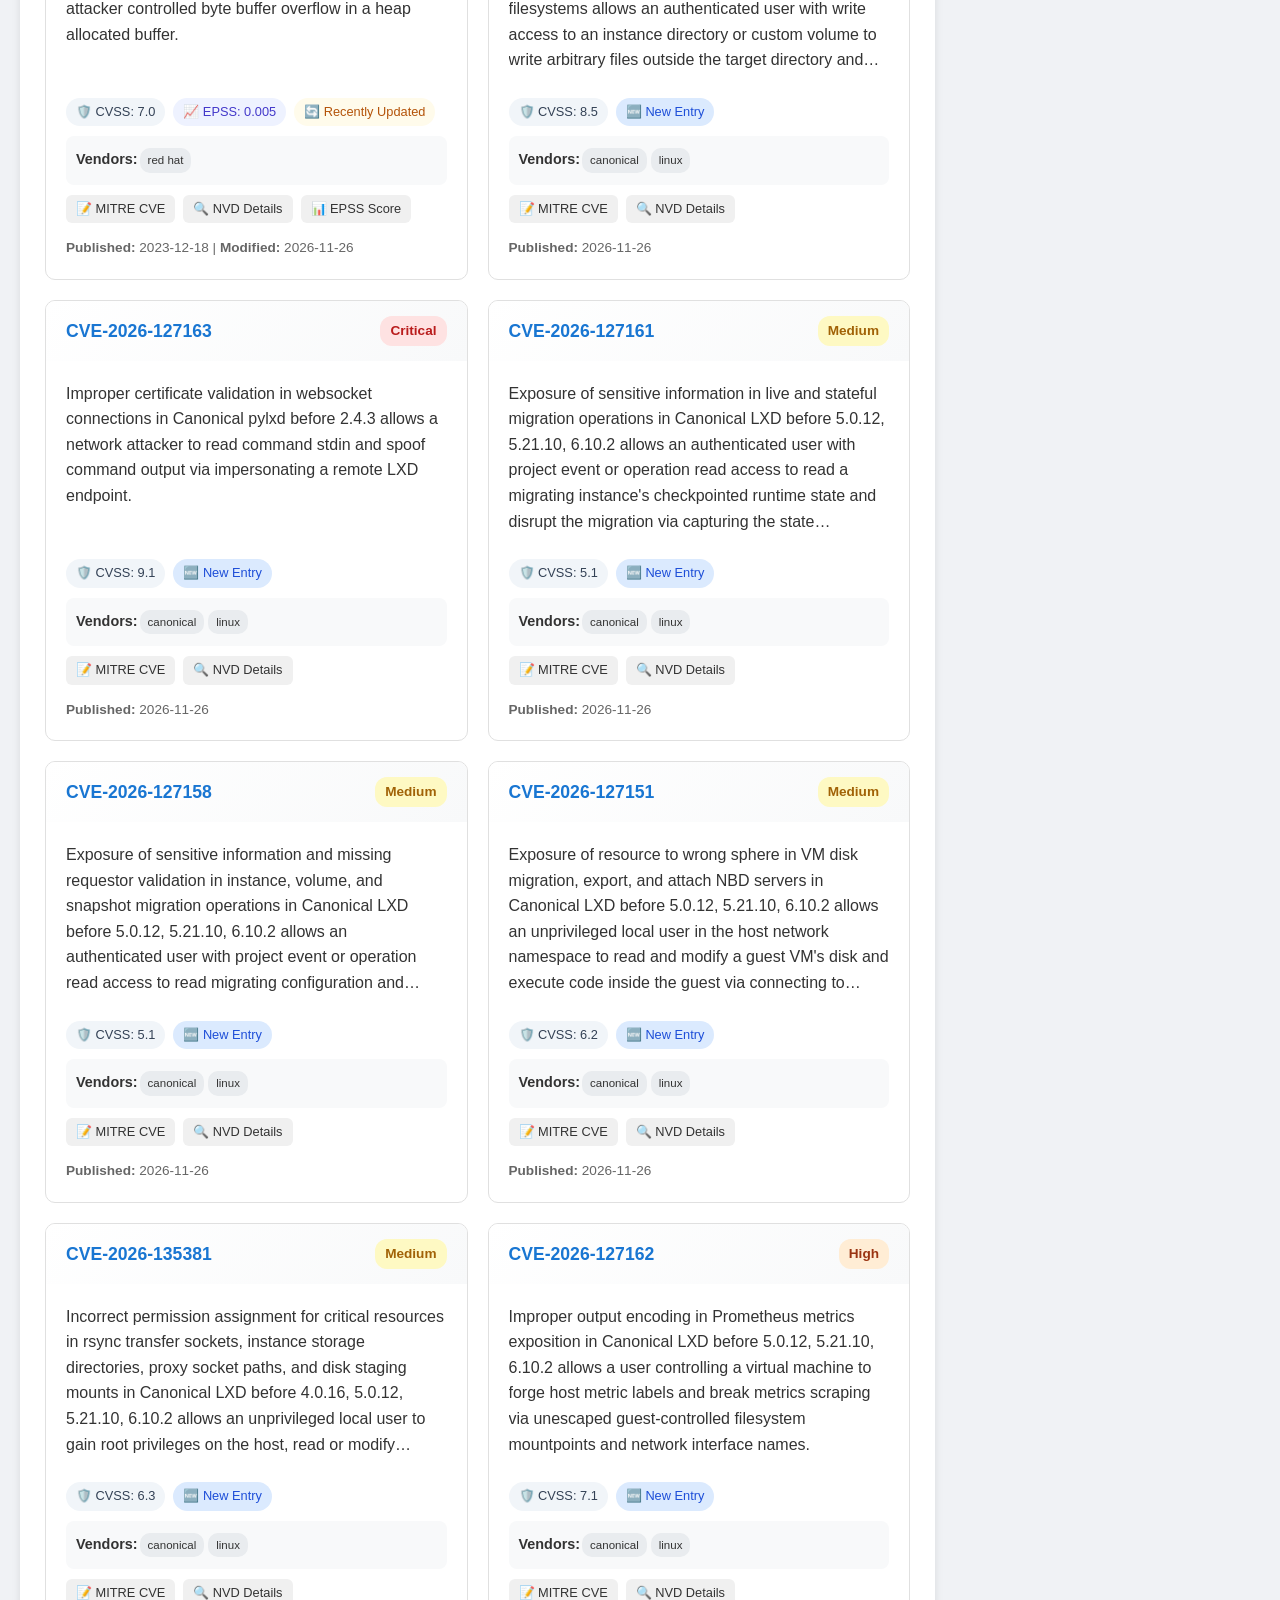
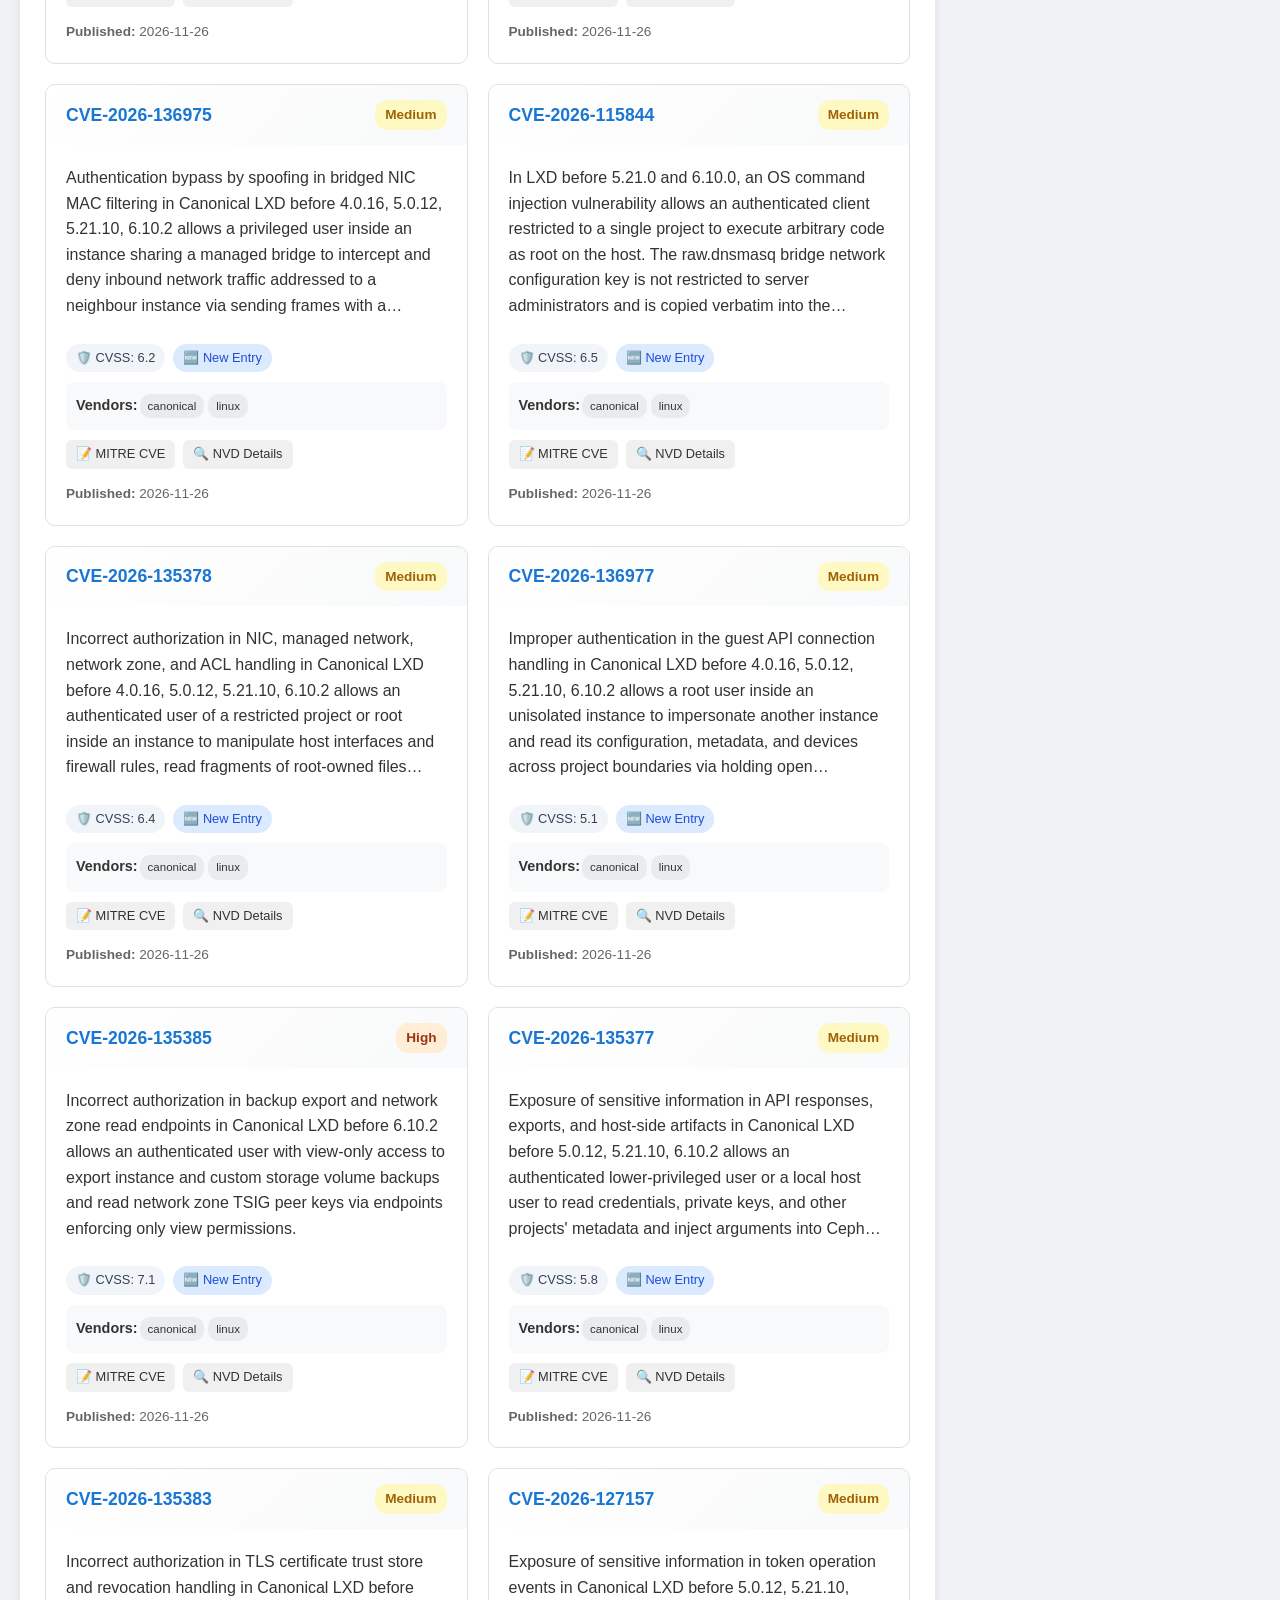
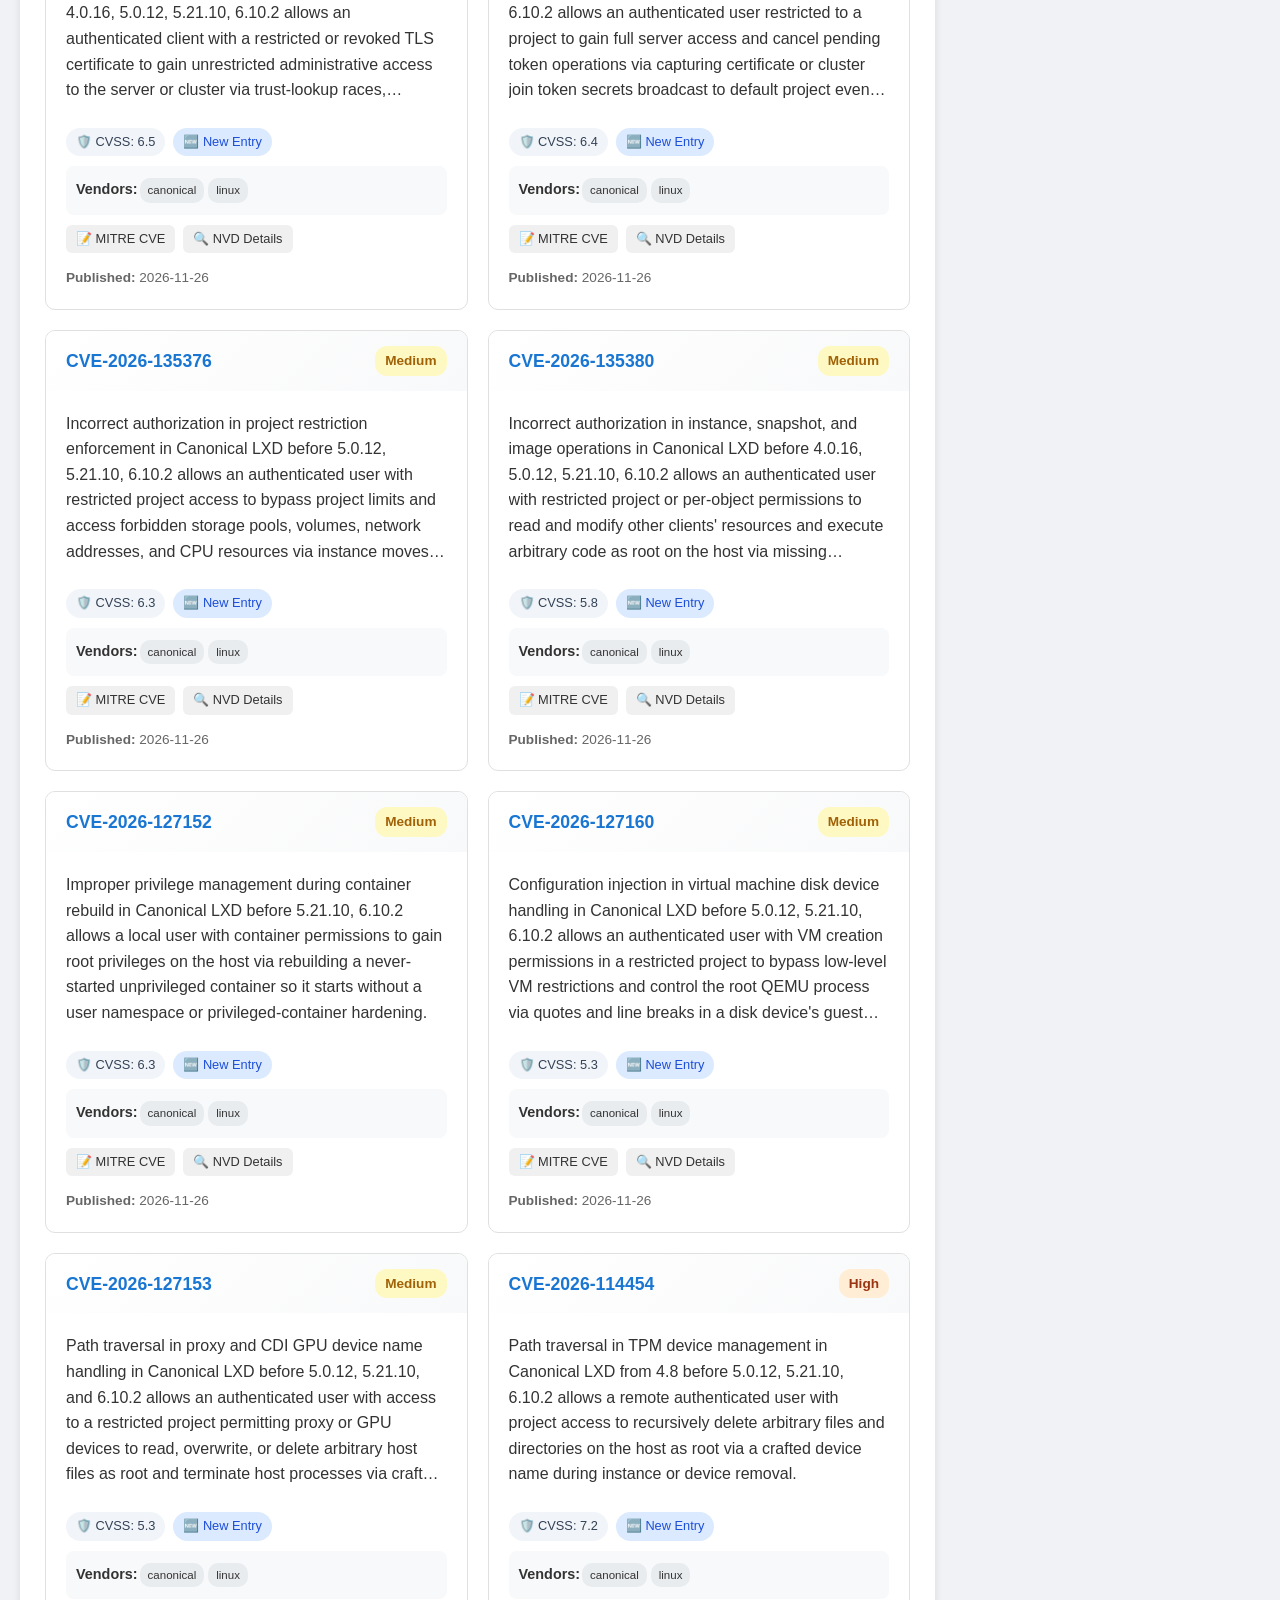
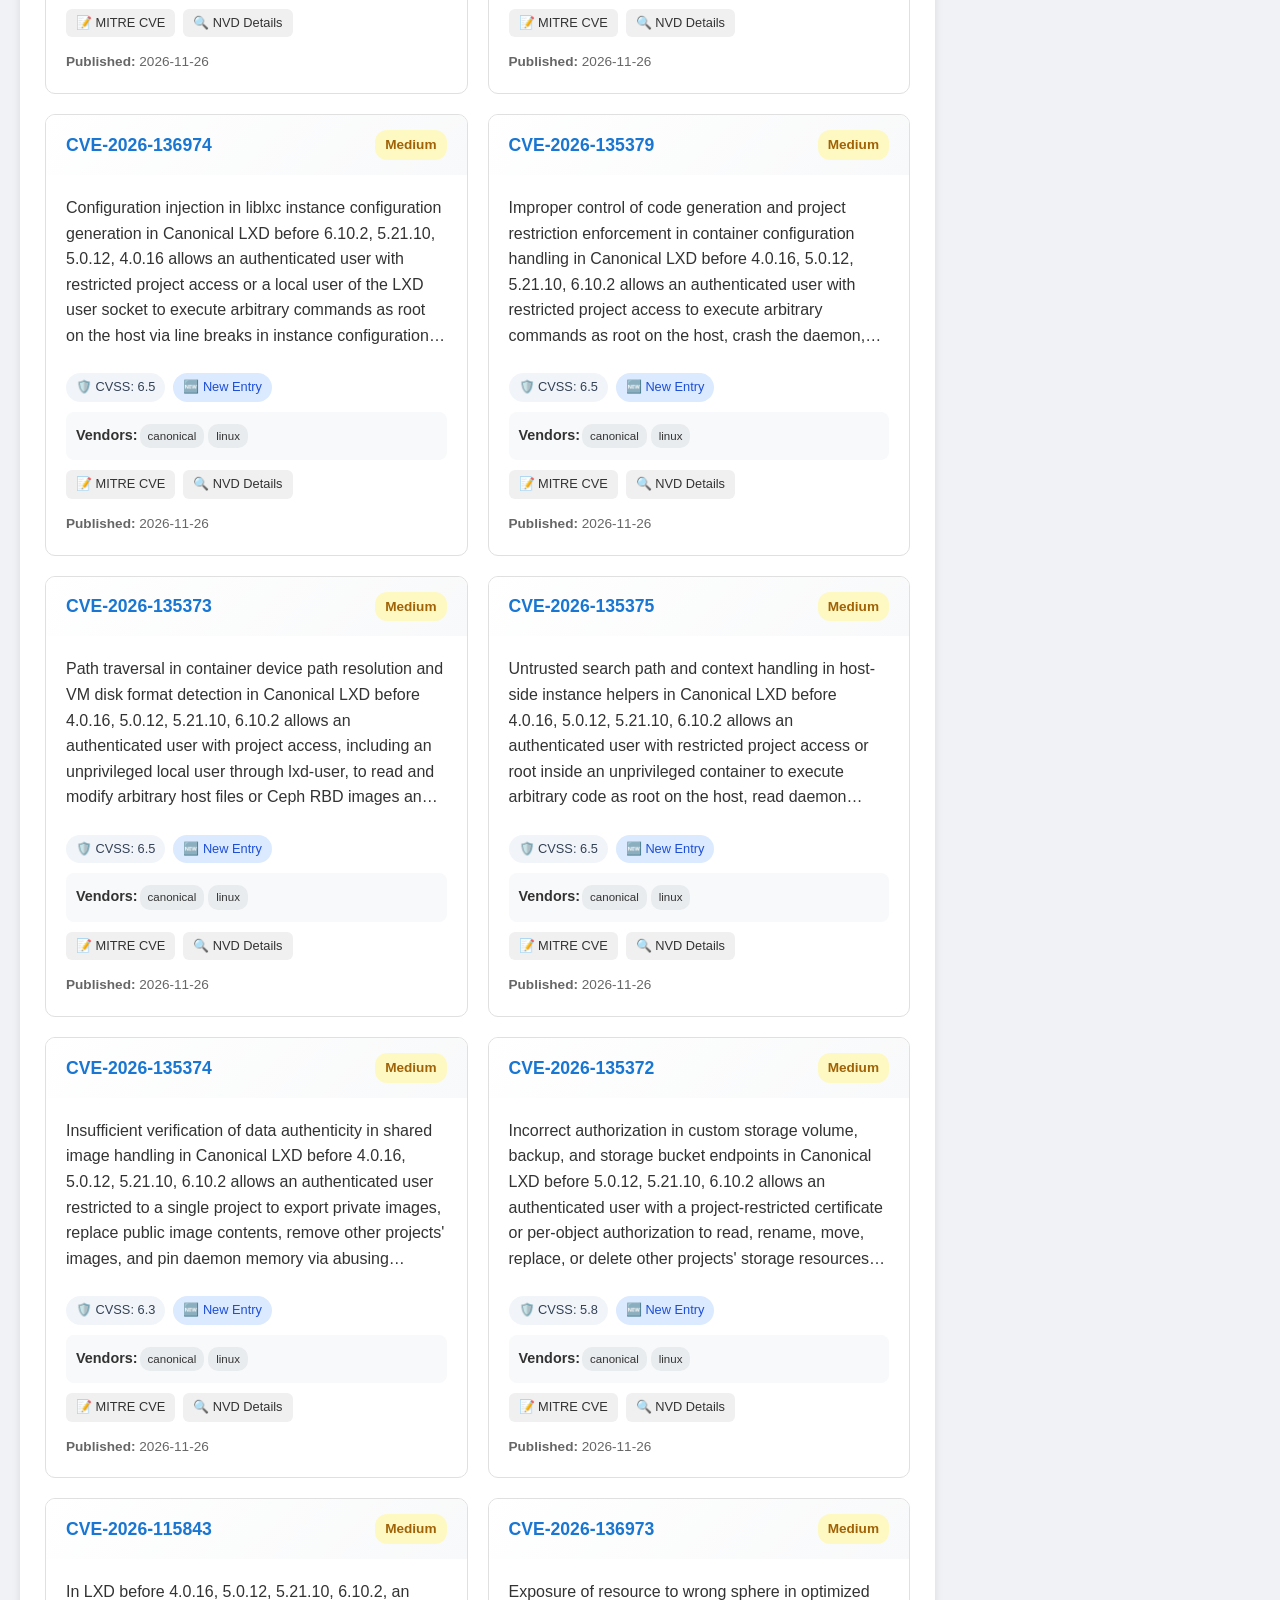
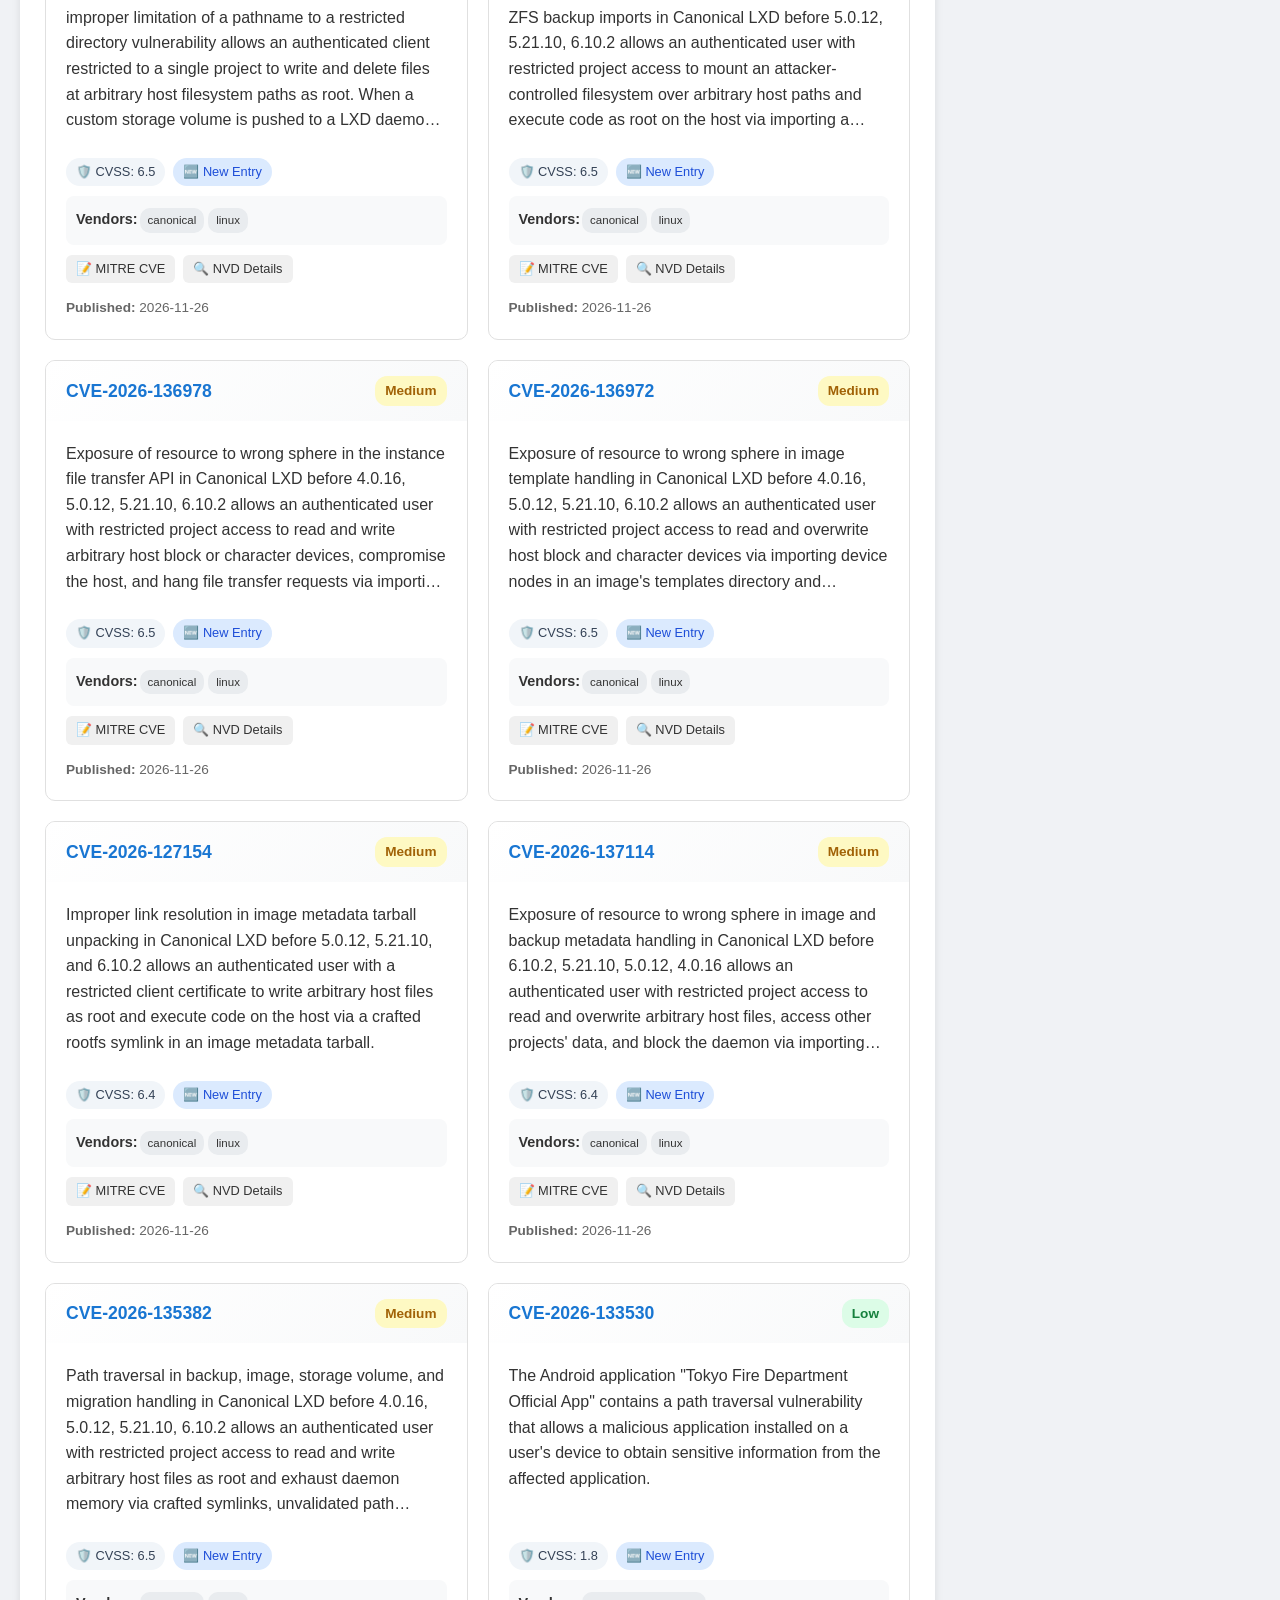
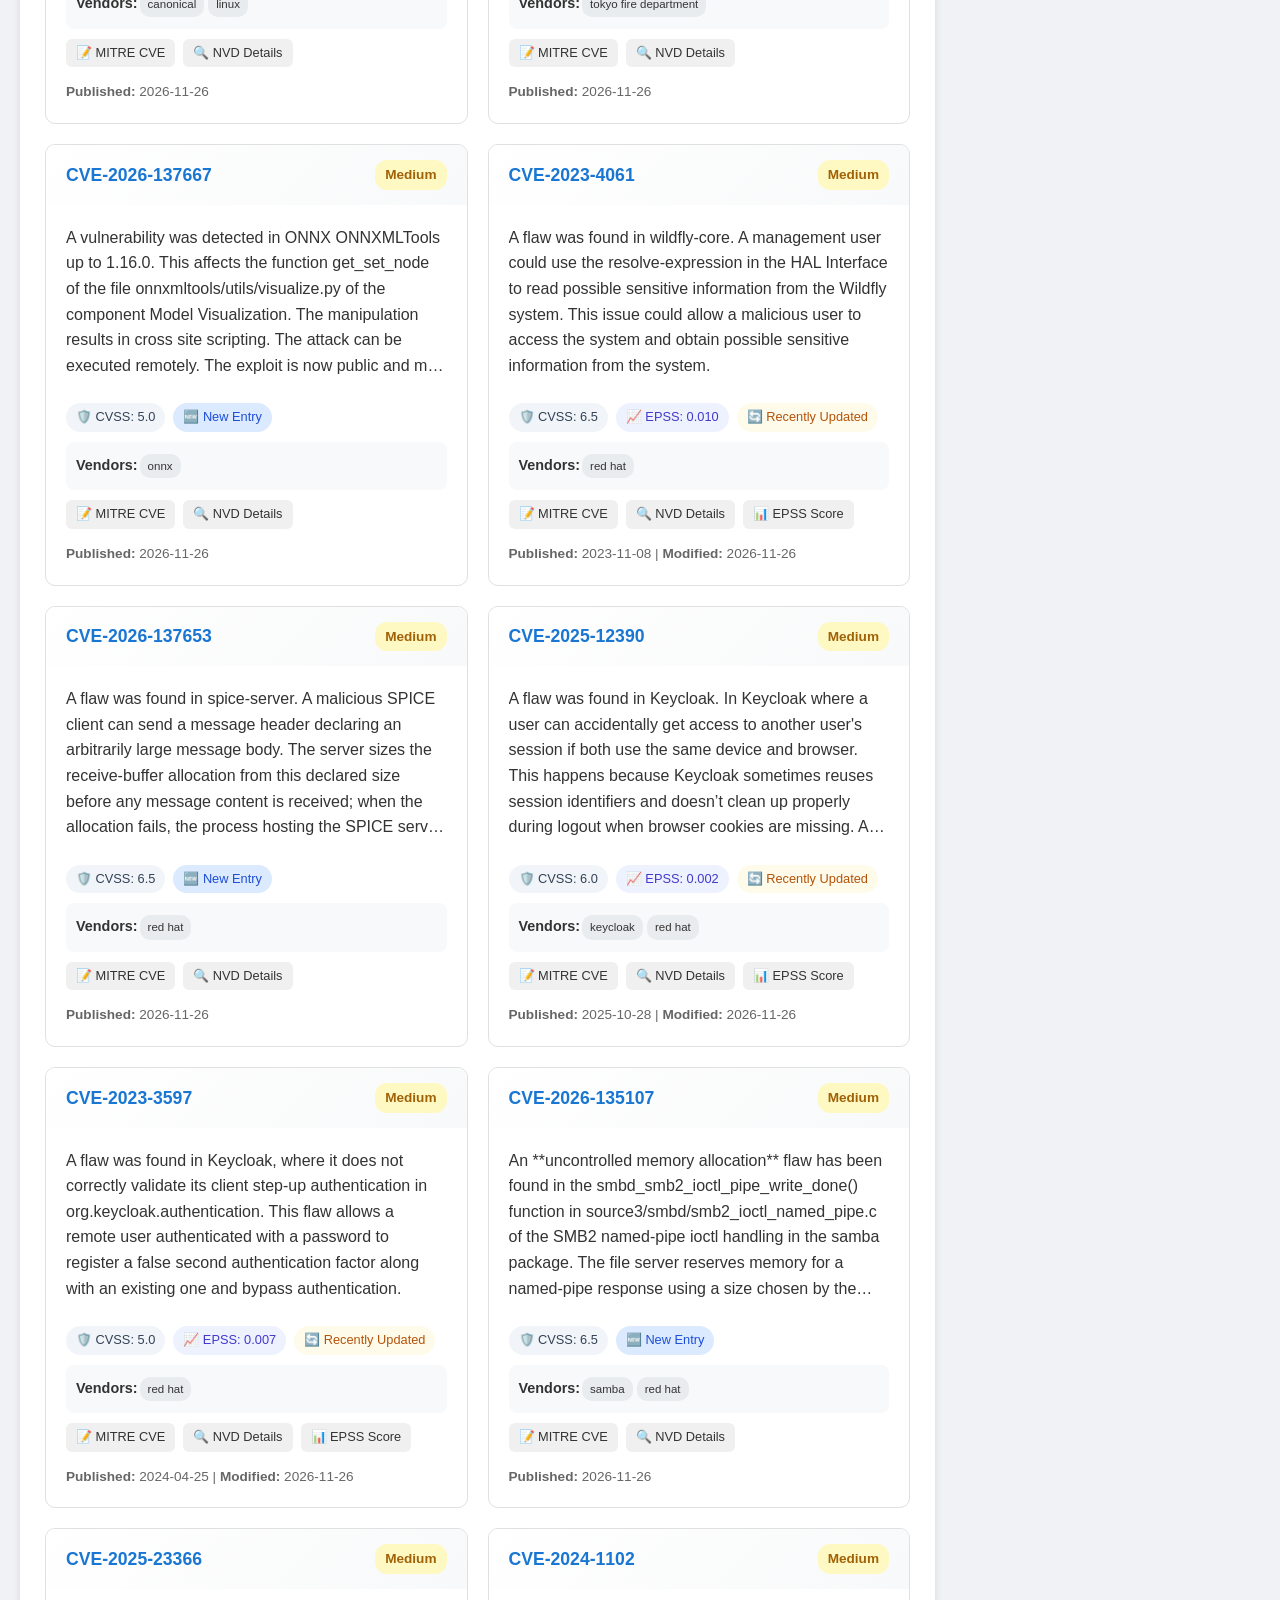
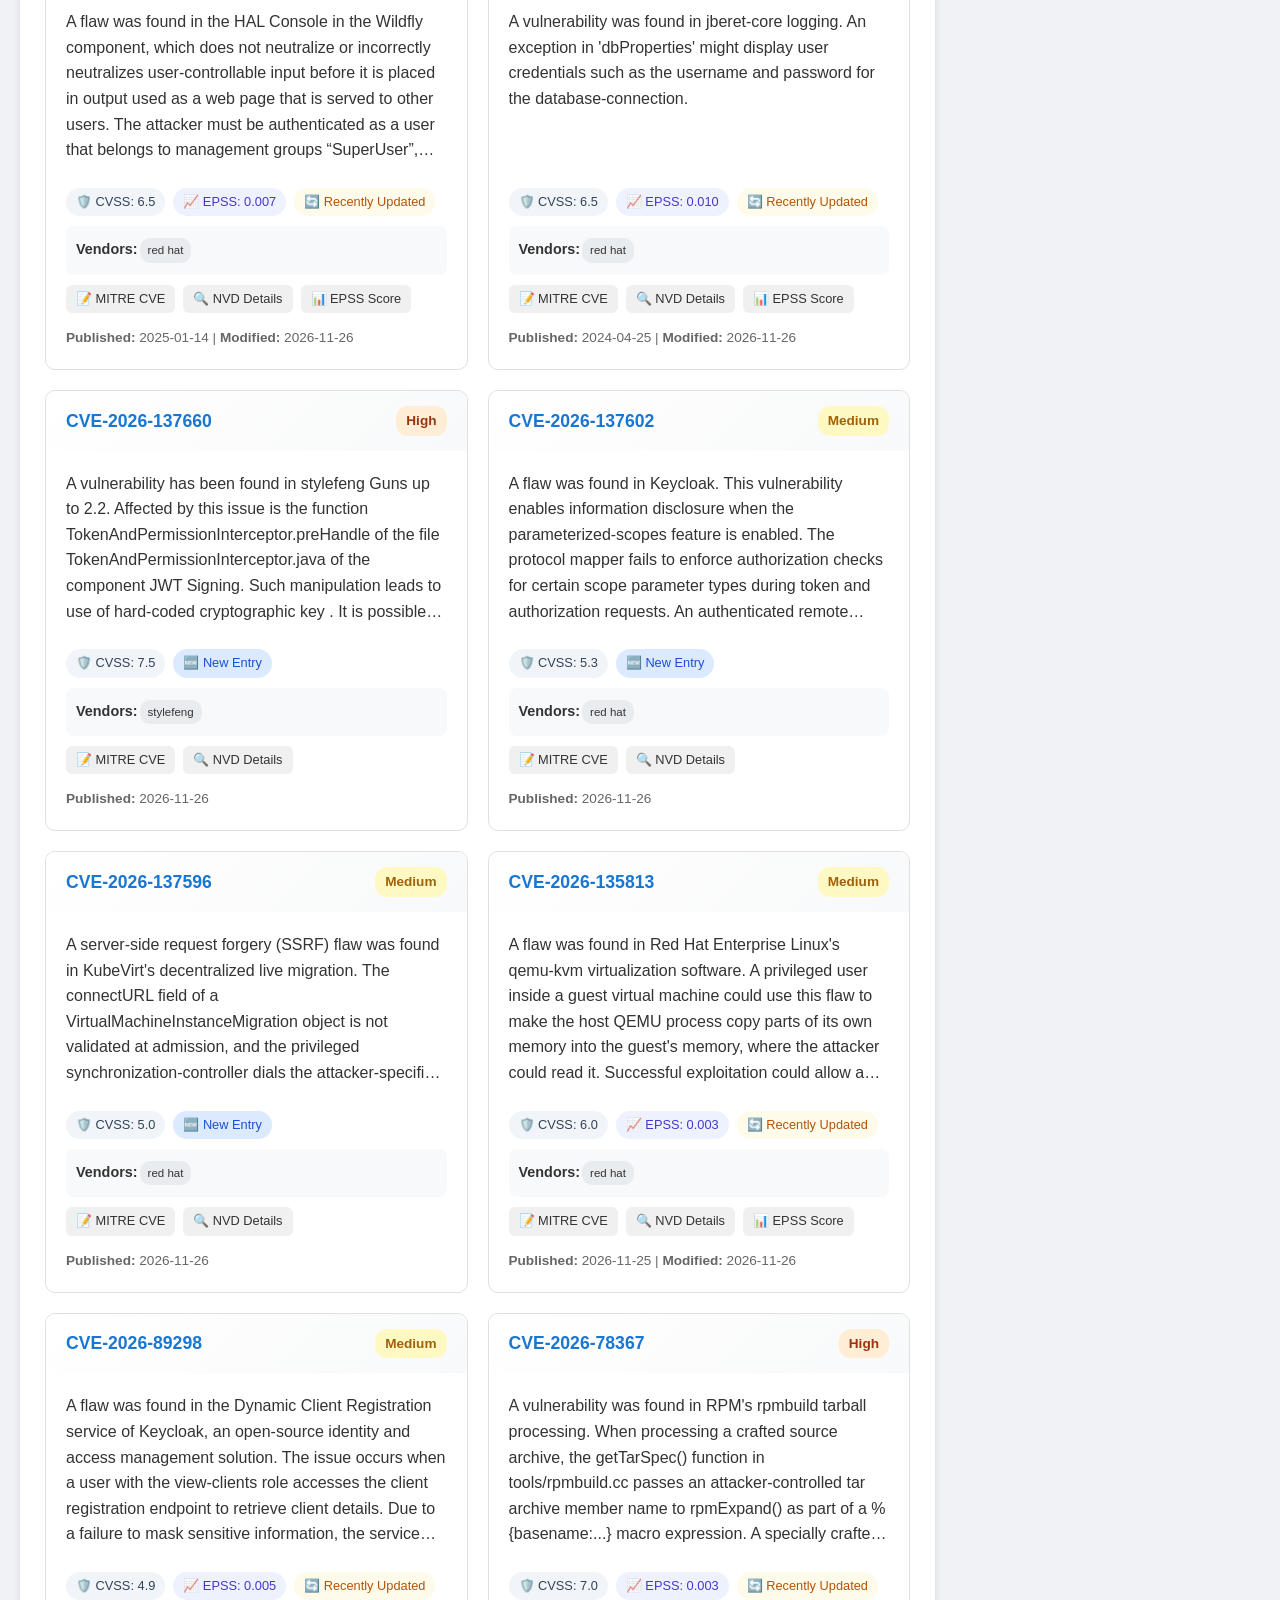
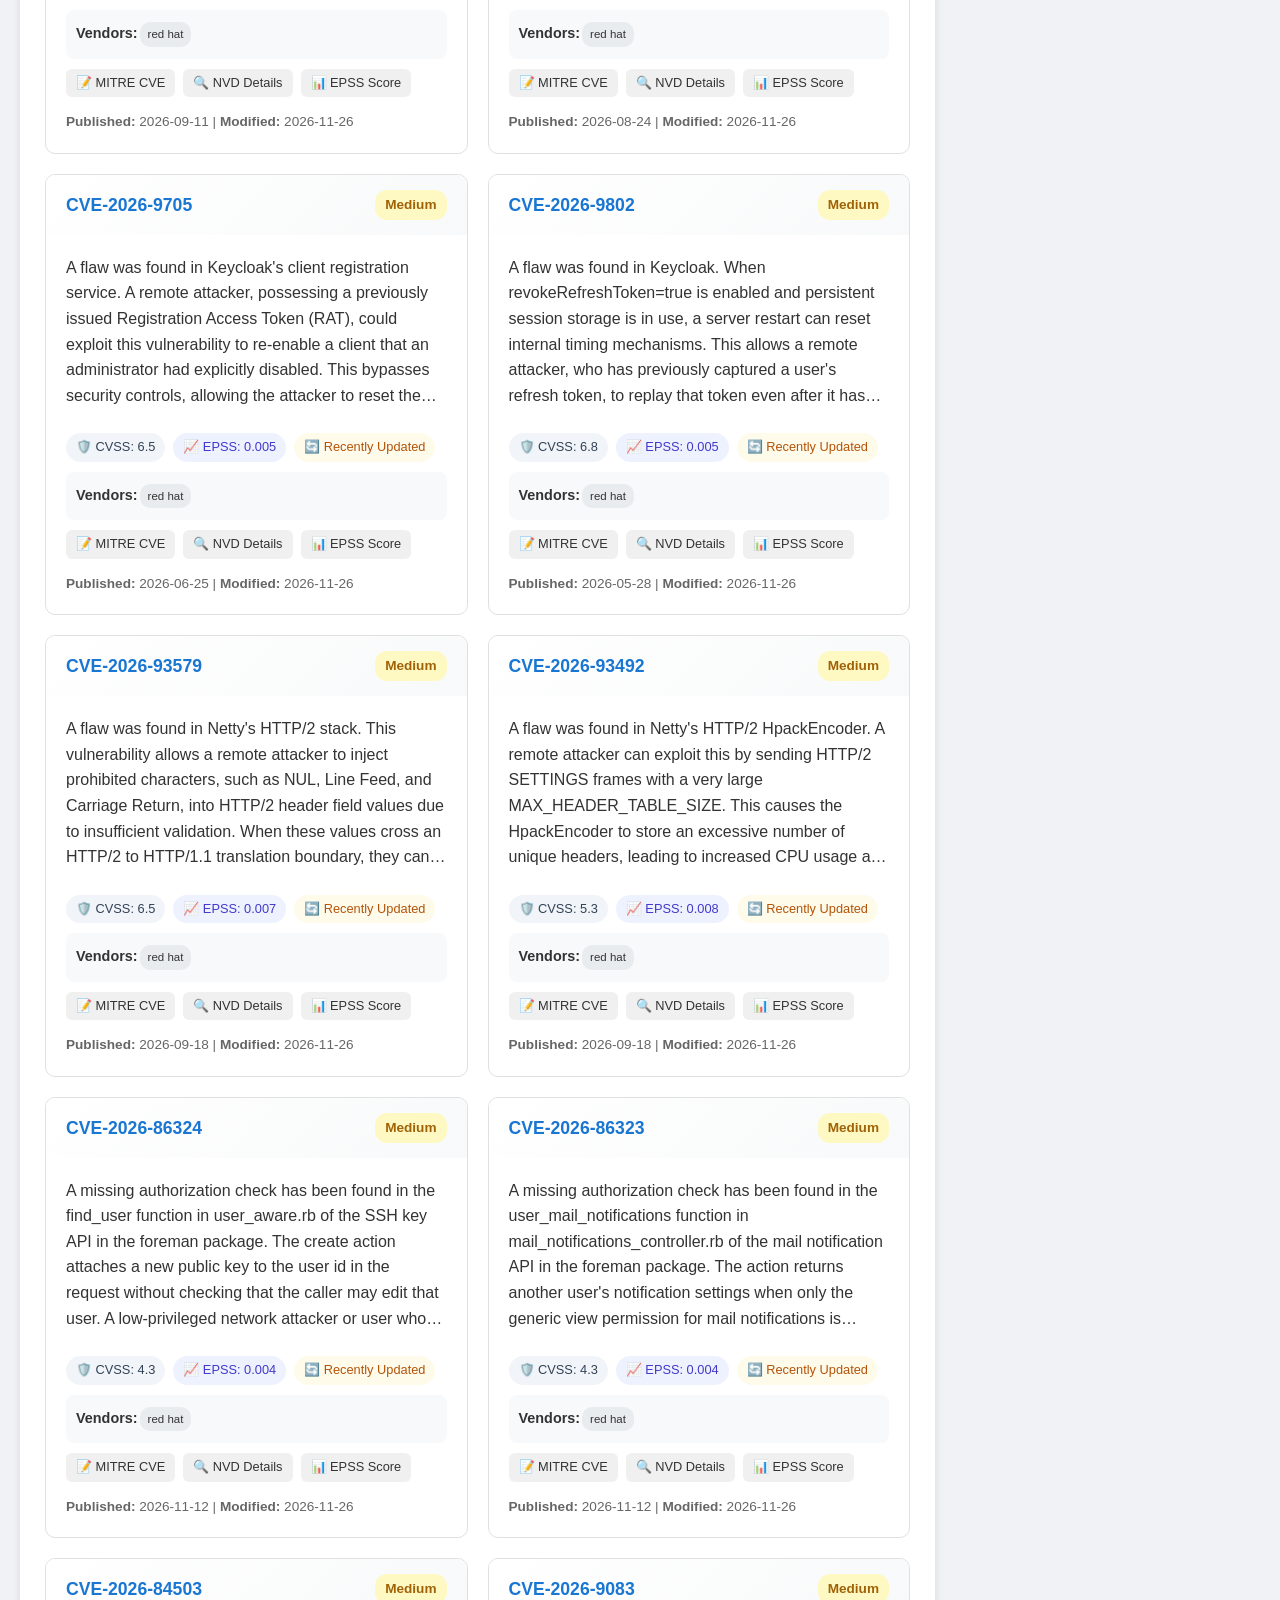
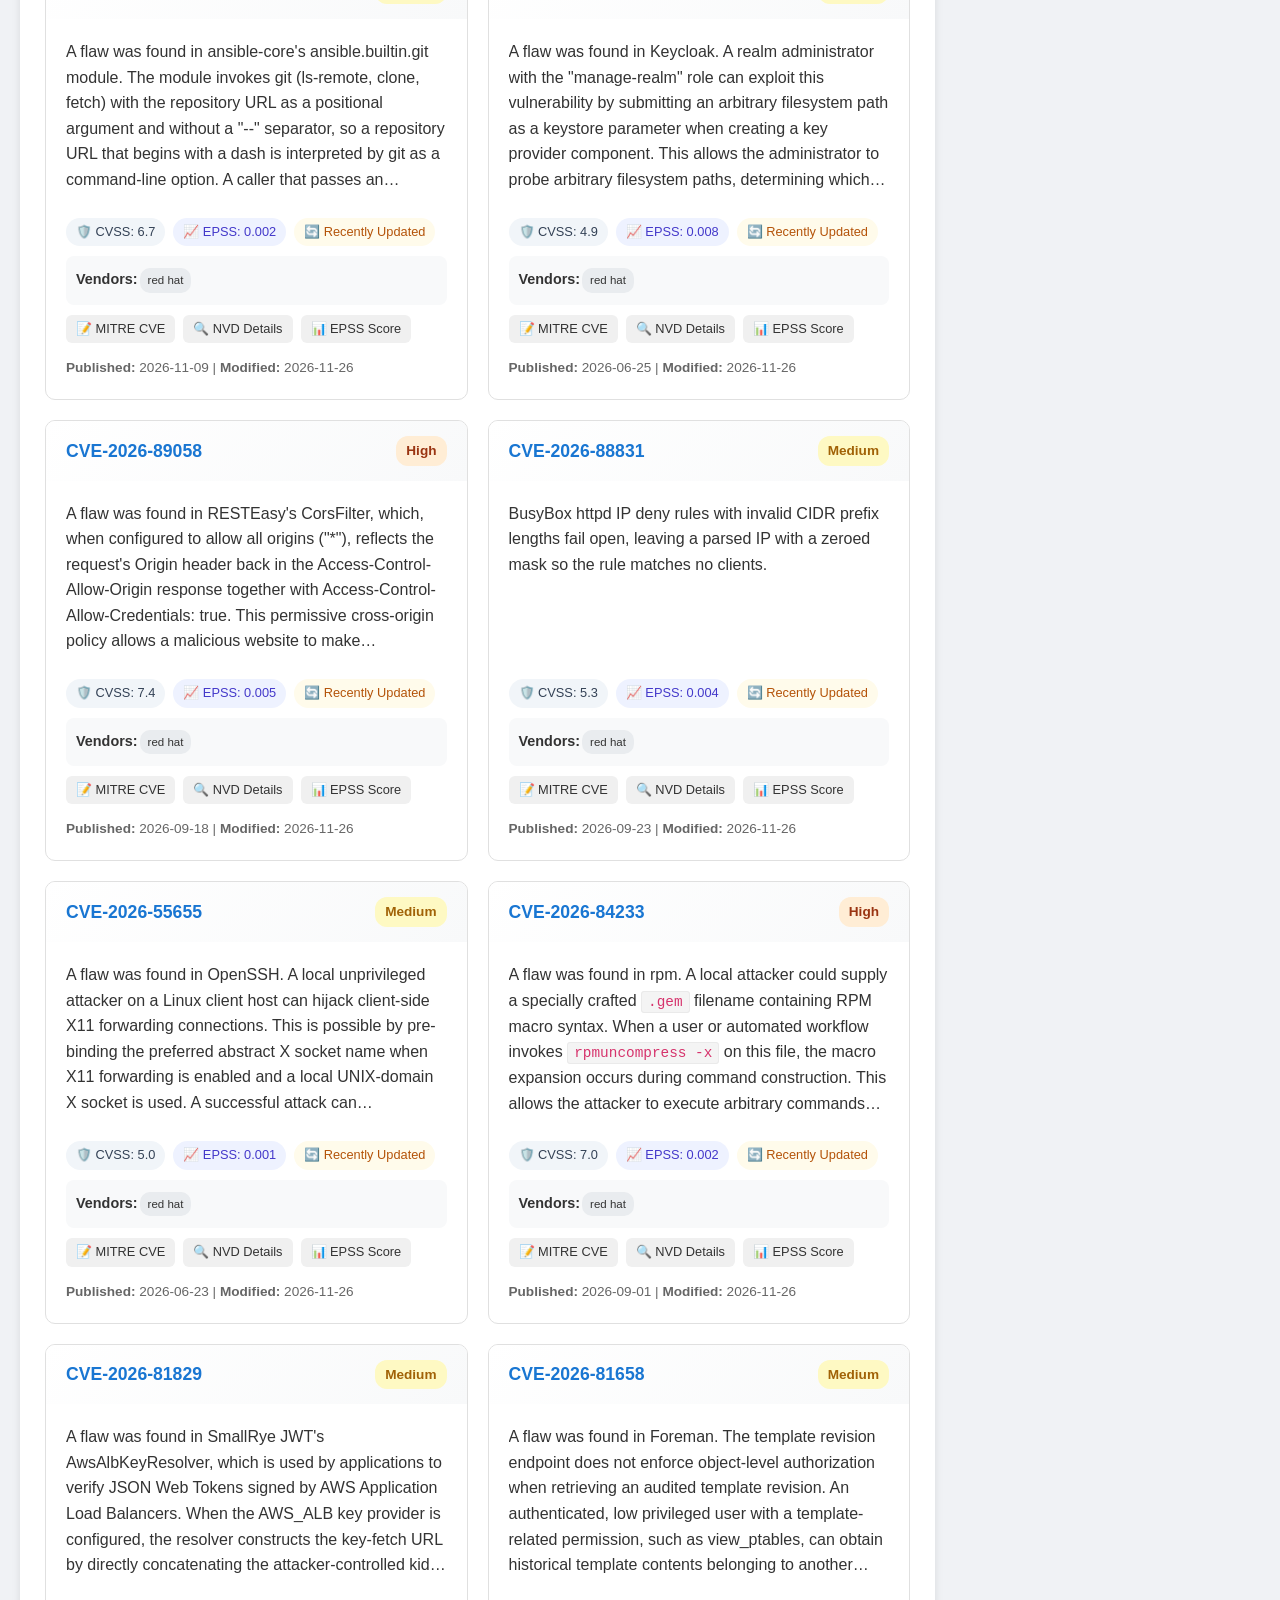
==== commit a8267138: "CVE Daily update - 2026-11-27 Updated security reports in docs/" ====
--- a/docs/index.html
+++ b/docs/index.html
@@ -3,7 +3,7 @@
 <head>
     <meta charset="UTF-8">
     <meta name="viewport" content="width=device-width, initial-scale=1.0">
-    <title>CVE Daily - 2026-11-26</title>
+    <title>CVE Daily - 2026-11-27</title>
     <!-- Theme + language initialization - must run before the stylesheet
          and renderer to prevent a flash of wrong theme/language -->
     <script>
@@ -30,7 +30,7 @@
          these two URLs, so the browser caches the shell + assets and only
          re-downloads the (daily-changing) data files -->
     <script>
-        window.DAILY_CVE_DATA_URL = "data/2026/cves_20261126.json";
+        window.DAILY_CVE_DATA_URL = "data/2026/cves_20261127.json";
         window.DAILY_CVE_AI_URL = null;
     </script>
 </head>
@@ -89,15 +89,15 @@
                     <span class="date-cluster">
                         <button type="button" class="date-nav" id="date-prev" onclick="switchDateStep(-1)" aria-label="Previous day / 前一天" title="Previous day / 前一天" disabled>&#8249;</button>
                         <span class="title-date">
-                            <button type="button" id="date-btn" onclick="toggleDatePanel(event)" aria-haspopup="listbox" aria-expanded="false" aria-label="Report date / 报告日期">2026-11-26</button>
+                            <button type="button" id="date-btn" onclick="toggleDatePanel(event)" aria-haspopup="listbox" aria-expanded="false" aria-label="Report date / 报告日期">2026-11-27</button>
                             <div id="date-panel" class="date-panel" role="listbox"></div>
                         </span>
                         <button type="button" class="date-nav" id="date-next" onclick="switchDateStep(1)" aria-label="Next day / 后一天" title="Next day / 后一天" disabled>&#8250;</button>
                     </span>
                     <span class="meta-group">
-                        <span class="meta-info"><span id="meta-total">1231</span> <span class="lang-en">CVEs</span><span class="lang-zh">条 CVE</span></span>
+                        <span class="meta-info"><span id="meta-total">1069</span> <span class="lang-en">CVEs</span><span class="lang-zh">条 CVE</span></span>
                         <span class="meta-sep" aria-hidden="true">·</span>
-                        <span class="meta-info"><span class="lang-en">Generated</span><span class="lang-zh">生成于</span> <span id="generated-time">09:12</span></span>
+                        <span class="meta-info"><span class="lang-en">Generated</span><span class="lang-zh">生成于</span> <span id="generated-time">09:30</span></span>
                     </span>
                 </div>
             </header>
@@ -108,19 +108,19 @@
             <div class="summary-box">
                 <div class="summary-stats">
                     <div class="stat-card" onclick="applySingleFilter('all')">
-                        <div class="stat-number" id="stat-total">1231</div>
+                        <div class="stat-number" id="stat-total">1069</div>
                         <div><span class="lang-en">Total Vulnerabilities</span><span class="lang-zh">漏洞总数</span></div>
                     </div>
                     <div class="stat-card" onclick="applySingleFilter('high-risk')">
-                        <div class="stat-number" id="stat-high-risk">361</div>
+                        <div class="stat-number" id="stat-high-risk">486</div>
                         <div><span class="lang-en">High Risk (CVSS &gt; 7.0)</span><span class="lang-zh">高危 (CVSS &gt; 7.0)</span></div>
                     </div>
                     <div class="stat-card" onclick="applySingleFilter('cisa')">
-                        <div class="stat-number" id="stat-cisa">12</div>
+                        <div class="stat-number" id="stat-cisa">11</div>
                         <div><span class="lang-en">In CISA KEV</span><span class="lang-zh">CISA KEV 收录</span></div>
                     </div>
                     <div class="stat-card" onclick="applySingleFilter('epss')">
-                        <div class="stat-number" id="stat-epss">70</div>
+                        <div class="stat-number" id="stat-epss">111</div>
                         <div><span class="lang-en">High EPSS (≥0.01)</span><span class="lang-zh">高 EPSS (≥0.01)</span></div>
                     </div>
                 </div>
@@ -156,19 +156,19 @@
             <div class="filter-section">
                 <div class="filter-title">🛡️ <span class="lang-en">Filter by CVSS Severity</span><span class="lang-zh">按 CVSS 严重度筛选</span></div>
                 <div style="display: flex; flex-wrap: wrap; gap: 5px;">
-                    <span class="filter-item filter-critical" id="filter-critical" onclick="applySingleFilterBySeverity('critical')">Critical (56)</span>
-                    <span class="filter-item filter-high" id="filter-high" onclick="applySingleFilterBySeverity('high')">High (318)</span>
-                    <span class="filter-item filter-medium" id="filter-medium" onclick="applySingleFilterBySeverity('medium')">Medium (580)</span>
-                    <span class="filter-item filter-low" id="filter-low" onclick="applySingleFilterBySeverity('low')">Low (129)</span>
-                    <span class="filter-item filter-na" id="filter-na" onclick="applySingleFilterBySeverity('na')"><span class="lang-en">N/A</span><span class="lang-zh">未评分</span> (148)</span>
+                    <span class="filter-item filter-critical" id="filter-critical" onclick="applySingleFilterBySeverity('critical')">Critical (72)</span>
+                    <span class="filter-item filter-high" id="filter-high" onclick="applySingleFilterBySeverity('high')">High (429)</span>
+                    <span class="filter-item filter-medium" id="filter-medium" onclick="applySingleFilterBySeverity('medium')">Medium (469)</span>
+                    <span class="filter-item filter-low" id="filter-low" onclick="applySingleFilterBySeverity('low')">Low (37)</span>
+                    <span class="filter-item filter-na" id="filter-na" onclick="applySingleFilterBySeverity('na')"><span class="lang-en">N/A</span><span class="lang-zh">未评分</span> (62)</span>
                 </div>
             </div>
 
             <div class="filter-section">
                 <div class="filter-title">🏷️ <span class="lang-en">Filter by Status</span><span class="lang-zh">按状态筛选</span></div>
                 <div style="display: flex; flex-wrap: wrap; gap: 5px;">
-                    <span class="filter-metric-tag filter-tag-exp" id="filter-modified" onclick="toggleStatusFilter('modified')">🔄 <span class="lang-en">Recently Modified (632)</span><span class="lang-zh">最近修改 (632)</span></span>
-                    <span class="filter-metric-tag filter-tag-cvss" id="filter-published" onclick="toggleStatusFilter('published')">🆕 <span class="lang-en">Newly Published (599)</span><span class="lang-zh">新发布 (599)</span></span>
+                    <span class="filter-metric-tag filter-tag-exp" id="filter-modified" onclick="toggleStatusFilter('modified')">🔄 <span class="lang-en">Recently Modified (508)</span><span class="lang-zh">最近修改 (508)</span></span>
+                    <span class="filter-metric-tag filter-tag-cvss" id="filter-published" onclick="toggleStatusFilter('published')">🆕 <span class="lang-en">Newly Published (561)</span><span class="lang-zh">新发布 (561)</span></span>
                 </div>
             </div>
 
@@ -184,14 +184,14 @@
                 <div class="ai-category-nav">
                     <h4>📋 <span class="lang-en">Categories</span><span class="lang-zh">分类目录</span></h4>
                     <ul id="ai-nav-list">
-                        <li onclick="scrollToCategory('Desktop_OS')">💻 <span class="lang-en">Desktop OS</span><span class="lang-zh">桌面操作系统</span> (12)</li><li onclick="scrollToCategory('Mobile_Security')">📱 <span class="lang-en">Mobile Security</span><span class="lang-zh">移动安全</span> (1)</li><li onclick="scrollToCategory('IoT_Security')">📡 <span class="lang-en">IoT Security</span><span class="lang-zh">IoT安全</span> (13)</li><li onclick="scrollToCategory('Cloud_Security')">☁️ <span class="lang-en">Cloud Security</span><span class="lang-zh">云安全</span> (14)</li><li onclick="scrollToCategory('Network_Devices')">🌐 <span class="lang-en">Network Devices</span><span class="lang-zh">网络设备</span> (14)</li><li onclick="scrollToCategory('Industrial_Control')">🏭 <span class="lang-en">Industrial Control</span><span class="lang-zh">工业控制</span> (4)</li><li onclick="scrollToCategory('Web_Security')">🔐 <span class="lang-en">Web Security</span><span class="lang-zh">Web安全</span> (16)</li><li onclick="scrollToCategory('Databases___Middleware')">🗄️ <span class="lang-en">Databases &amp; Middleware</span><span class="lang-zh">数据库与中间件</span> (11)</li><li onclick="scrollToCategory('Other')">📌 <span class="lang-en">Other</span><span class="lang-zh">其他</span> (13)</li>
+                        <li onclick="scrollToCategory('Desktop_OS')">💻 <span class="lang-en">Desktop OS</span><span class="lang-zh">桌面操作系统</span> (13)</li><li onclick="scrollToCategory('Mobile_Security')">📱 <span class="lang-en">Mobile Security</span><span class="lang-zh">移动安全</span> (4)</li><li onclick="scrollToCategory('IoT_Security')">📡 <span class="lang-en">IoT Security</span><span class="lang-zh">IoT安全</span> (6)</li><li onclick="scrollToCategory('Cloud_Security')">☁️ <span class="lang-en">Cloud Security</span><span class="lang-zh">云安全</span> (18)</li><li onclick="scrollToCategory('Network_Devices')">🌐 <span class="lang-en">Network Devices</span><span class="lang-zh">网络设备</span> (14)</li><li onclick="scrollToCategory('Industrial_Control')">🏭 <span class="lang-en">Industrial Control</span><span class="lang-zh">工业控制</span> (2)</li><li onclick="scrollToCategory('Web_Security')">🔐 <span class="lang-en">Web Security</span><span class="lang-zh">Web安全</span> (17)</li><li onclick="scrollToCategory('Databases___Middleware')">🗄️ <span class="lang-en">Databases &amp; Middleware</span><span class="lang-zh">数据库与中间件</span> (15)</li><li onclick="scrollToCategory('Other')">📌 <span class="lang-en">Other</span><span class="lang-zh">其他</span> (10)</li>
                     </ul>
                 </div>
                 <div class="ai-sidebar-stats">
                     <p>🤖 <span class="lang-en">AI Analysis</span><span class="lang-zh">AI智能分析</span></p>
-                    <p><span class="lang-en">Analysis date:</span><span class="lang-zh">分析日期:</span> <span id="ai-stat-date">2026-11-26</span></p>
-                    <p><span class="lang-en">Curated:</span><span class="lang-zh">精选漏洞:</span> <span id="ai-stat-count">98</span></p>
-                    <p><span class="lang-en">Analyzed:</span><span class="lang-zh">候选漏洞:</span> <span id="ai-stat-analyzed">374</span></p>
+                    <p><span class="lang-en">Analysis date:</span><span class="lang-zh">分析日期:</span> <span id="ai-stat-date">2026-11-27</span></p>
+                    <p><span class="lang-en">Curated:</span><span class="lang-zh">精选漏洞:</span> <span id="ai-stat-count">99</span></p>
+                    <p><span class="lang-en">Analyzed:</span><span class="lang-zh">候选漏洞:</span> <span id="ai-stat-analyzed">501</span></p>
                     <p><span class="lang-en">Model:</span><span class="lang-zh">模型来源:</span> <span id="ai-stat-model">qwen3.7-flash</span></p>
                 </div>
             </div>
@@ -203,7 +203,7 @@
         <div class="noscript-notice">
             <span class="lang-en">This report renders CVE cards with JavaScript. The complete raw data for this day is available as JSON:</span>
             <span class="lang-zh">本报告需要 JavaScript 渲染卡片。当日的完整原始数据可从 JSON 获取：</span>
-            <a href="data/2026/cves_20261126.json">data/2026/cves_20261126.json</a>
+            <a href="data/2026/cves_20261127.json">data/2026/cves_20261127.json</a>
         </div>
     </noscript>
 
@@ -219,7 +219,7 @@
                 Star on GitHub
             </a>
             <span class="separator">|</span>
-            <a href="data/2026/cves_20261126.json" id="raw-data-link" target="_blank" rel="noopener noreferrer">
+            <a href="data/2026/cves_20261127.json" id="raw-data-link" target="_blank" rel="noopener noreferrer">
                 📊 <span class="lang-en">Raw Data (JSON)</span><span class="lang-zh">原始数据 (JSON)</span>
             </a>
             <span class="separator">|</span>
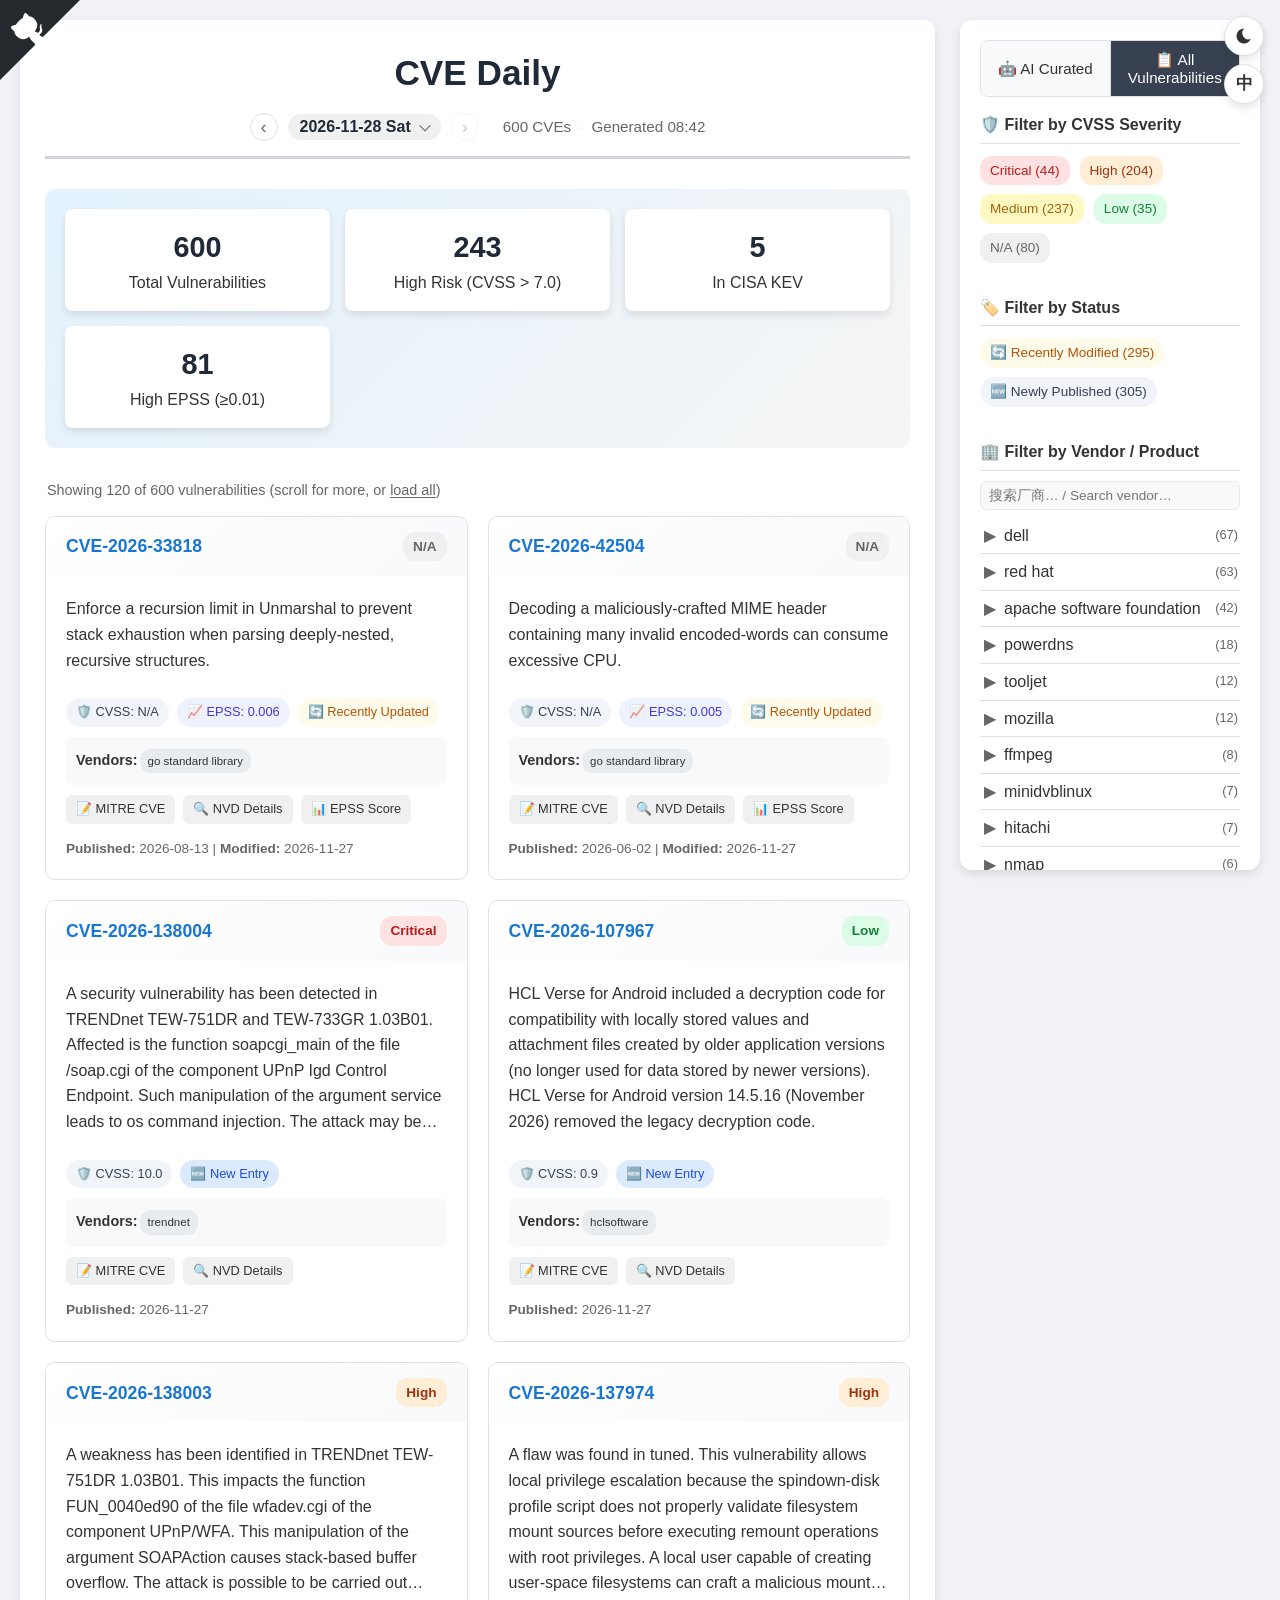
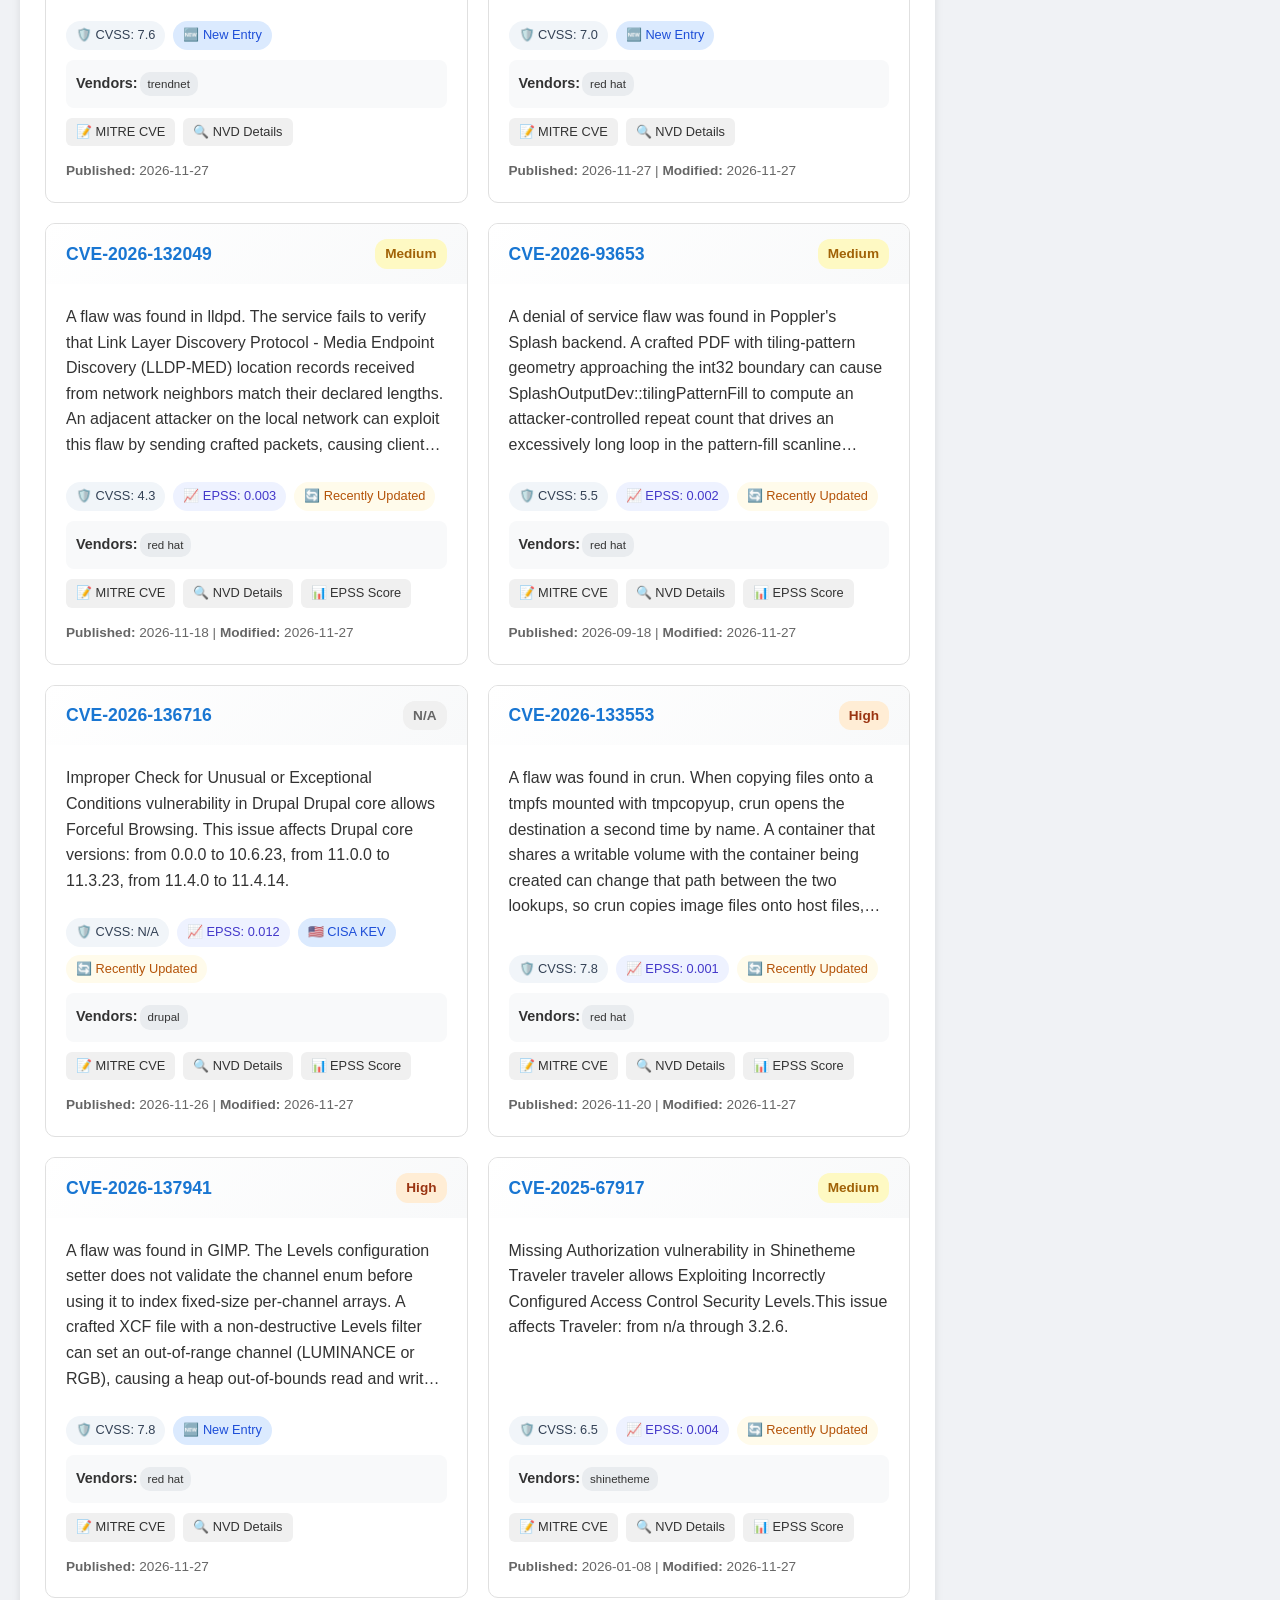
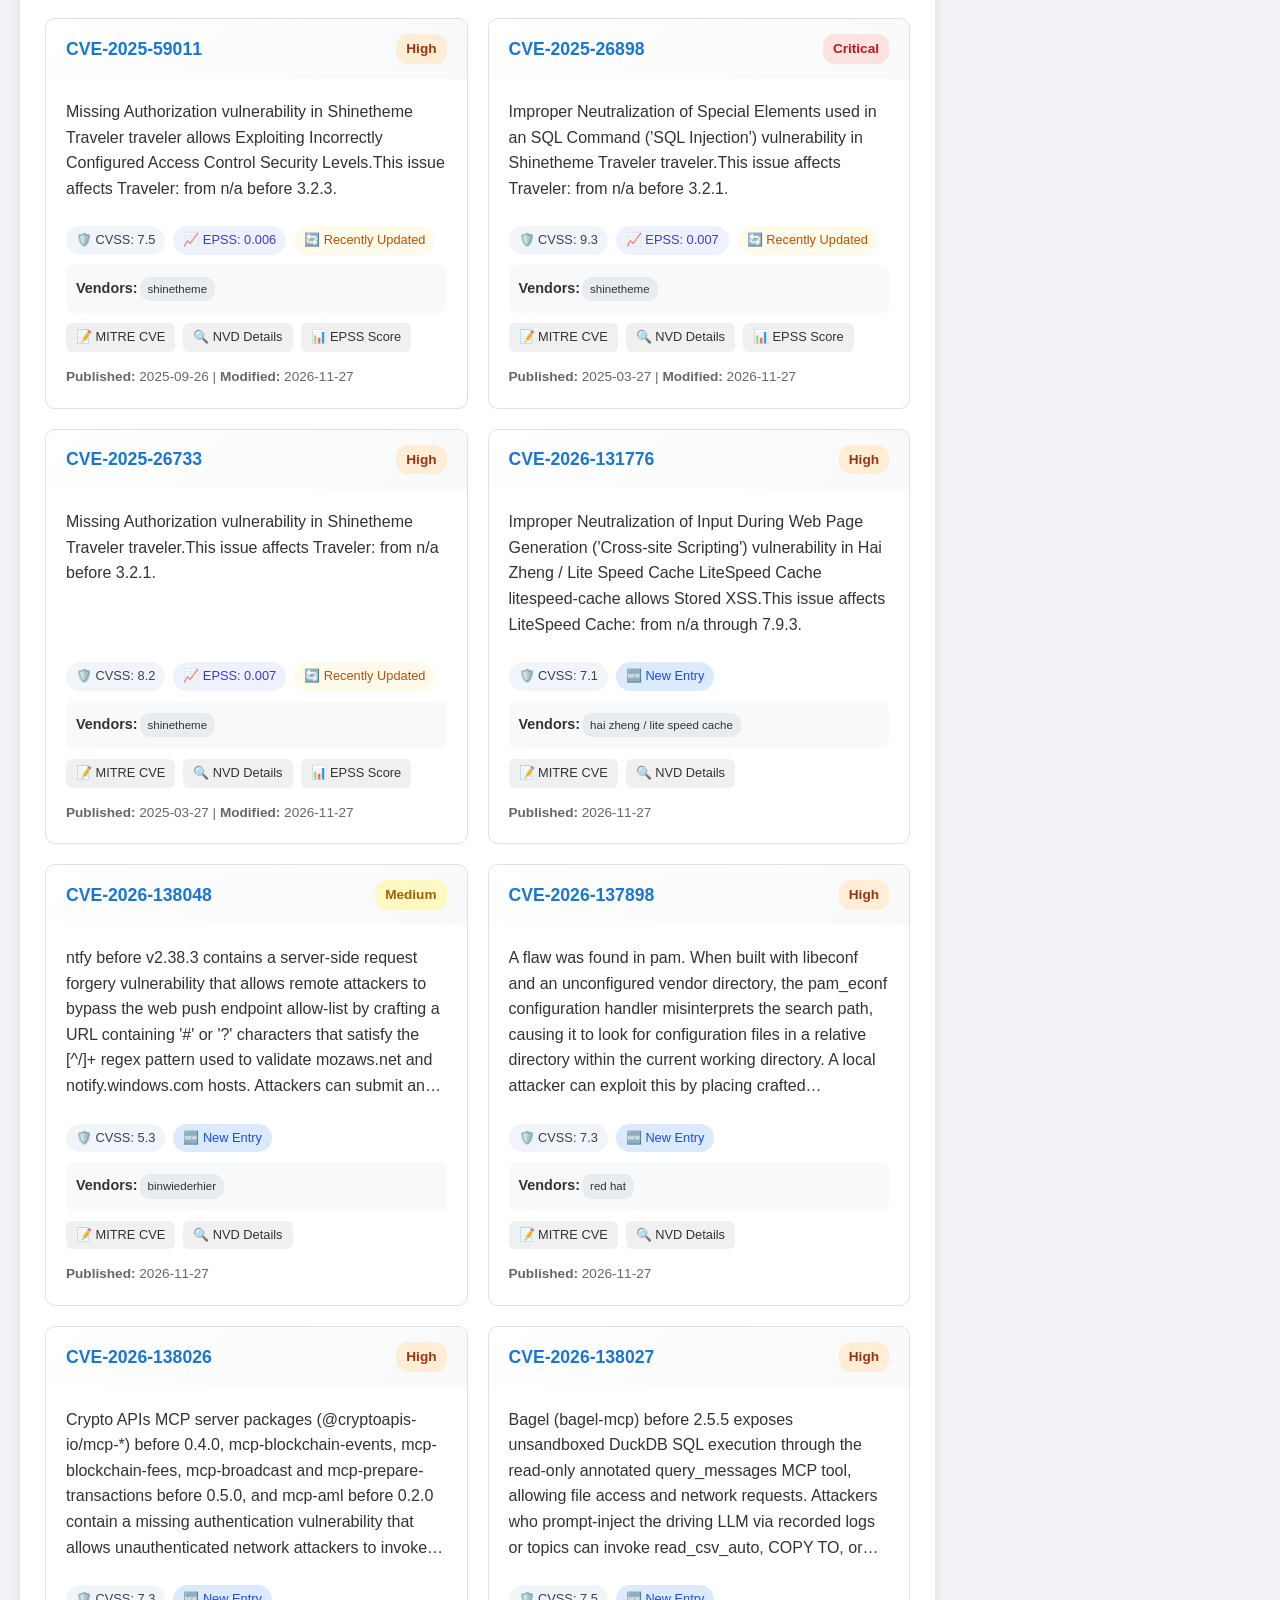
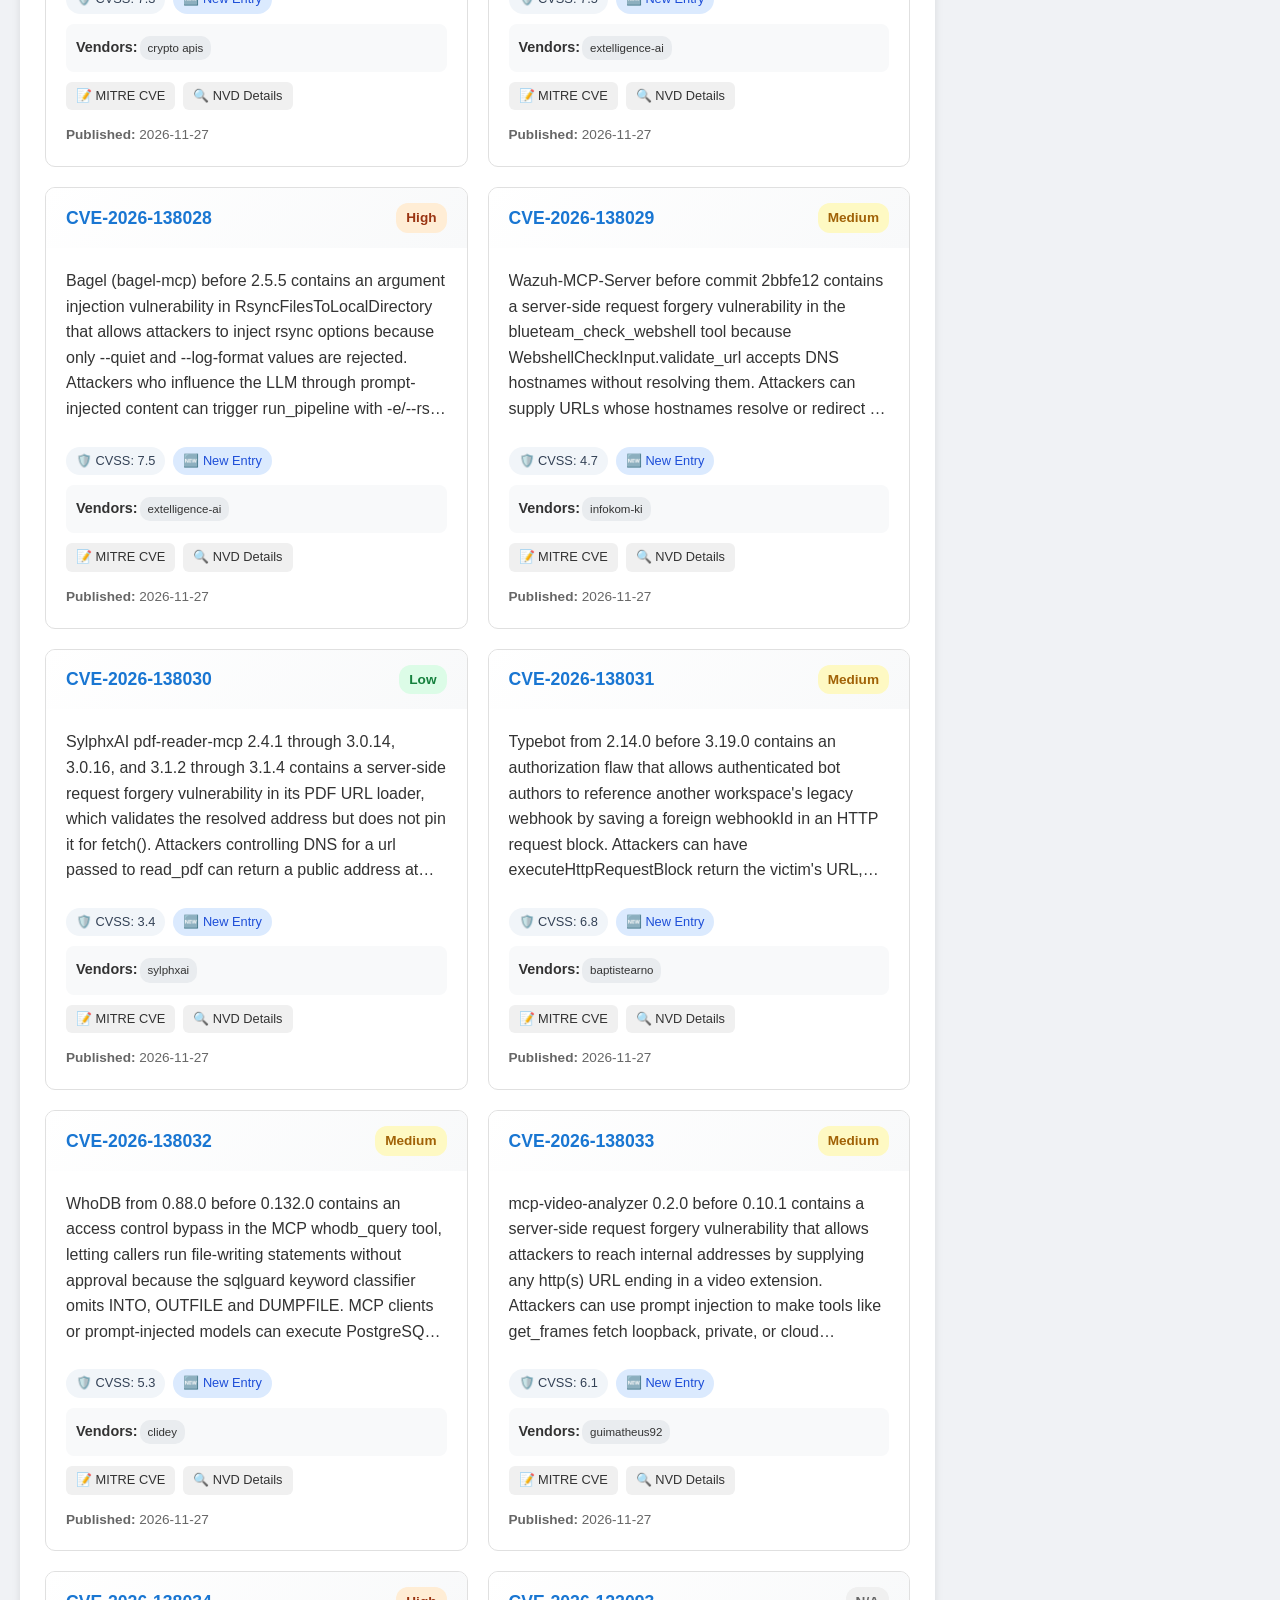
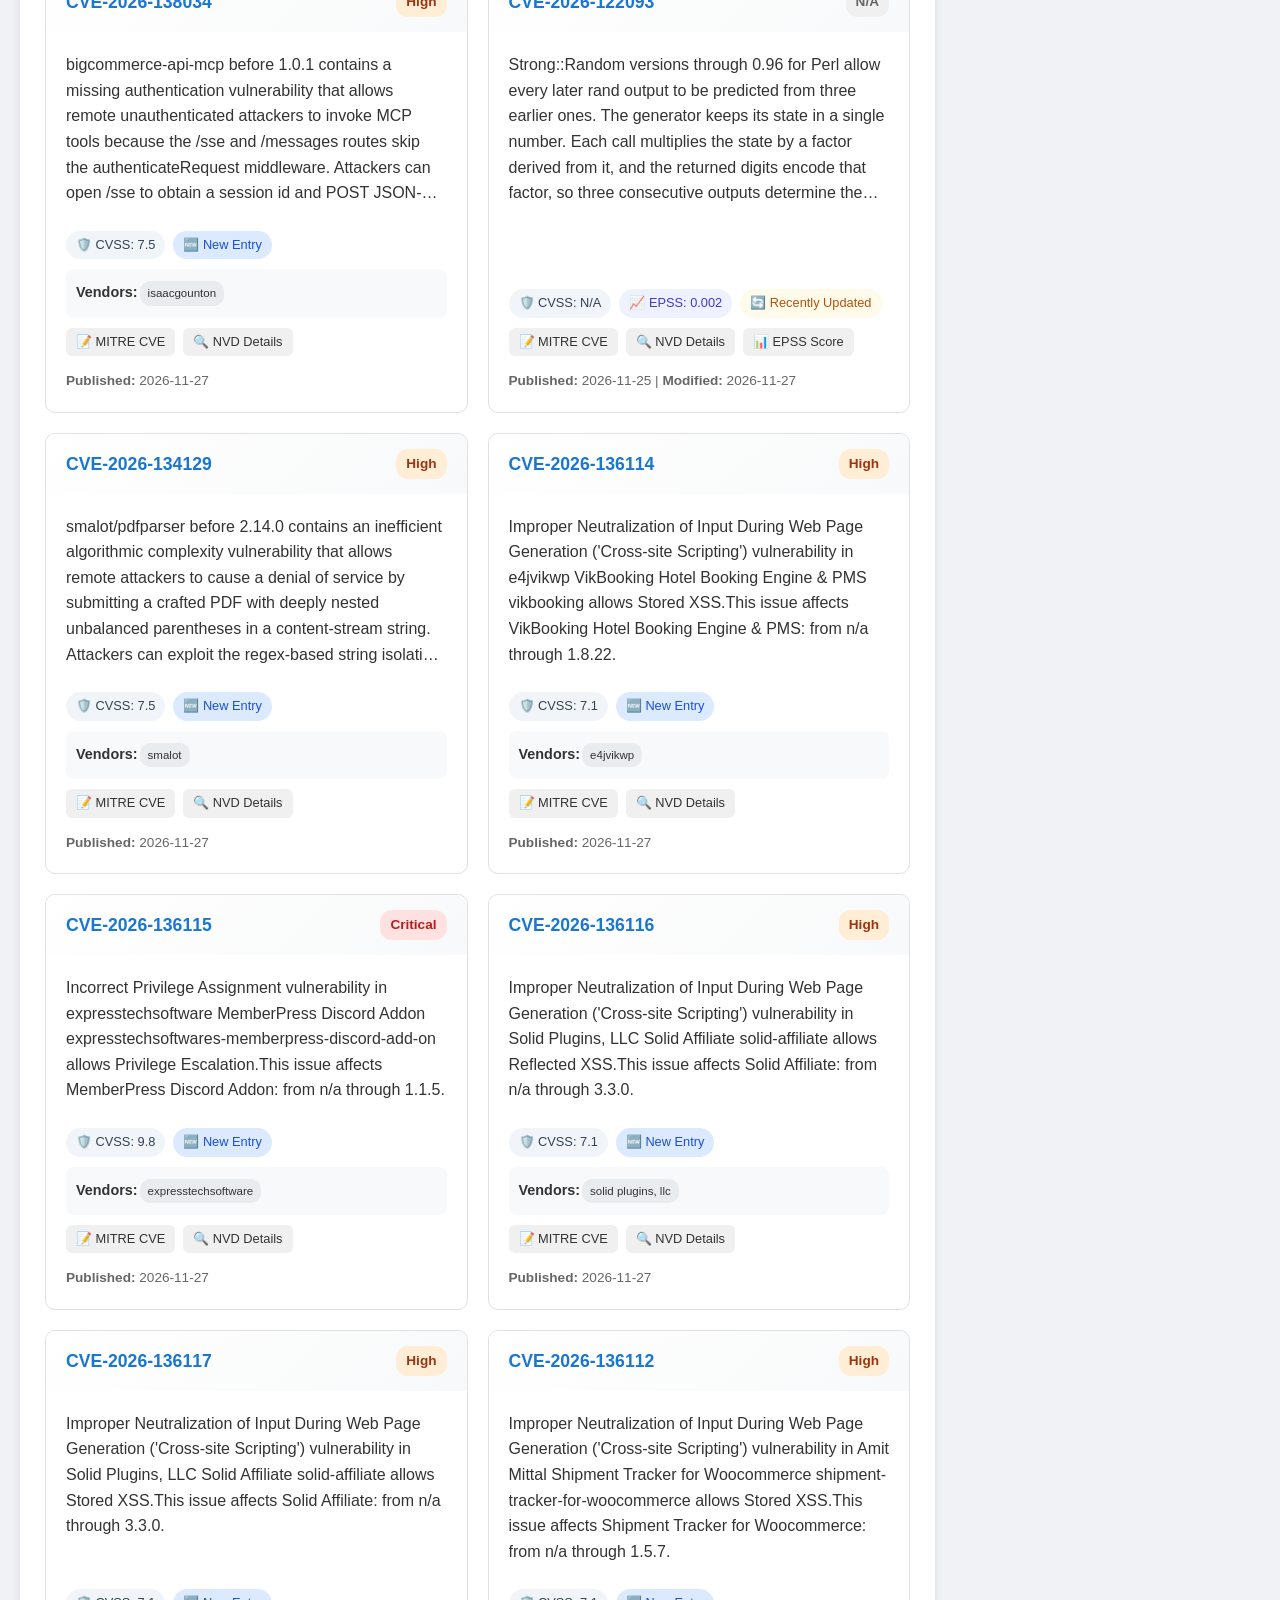
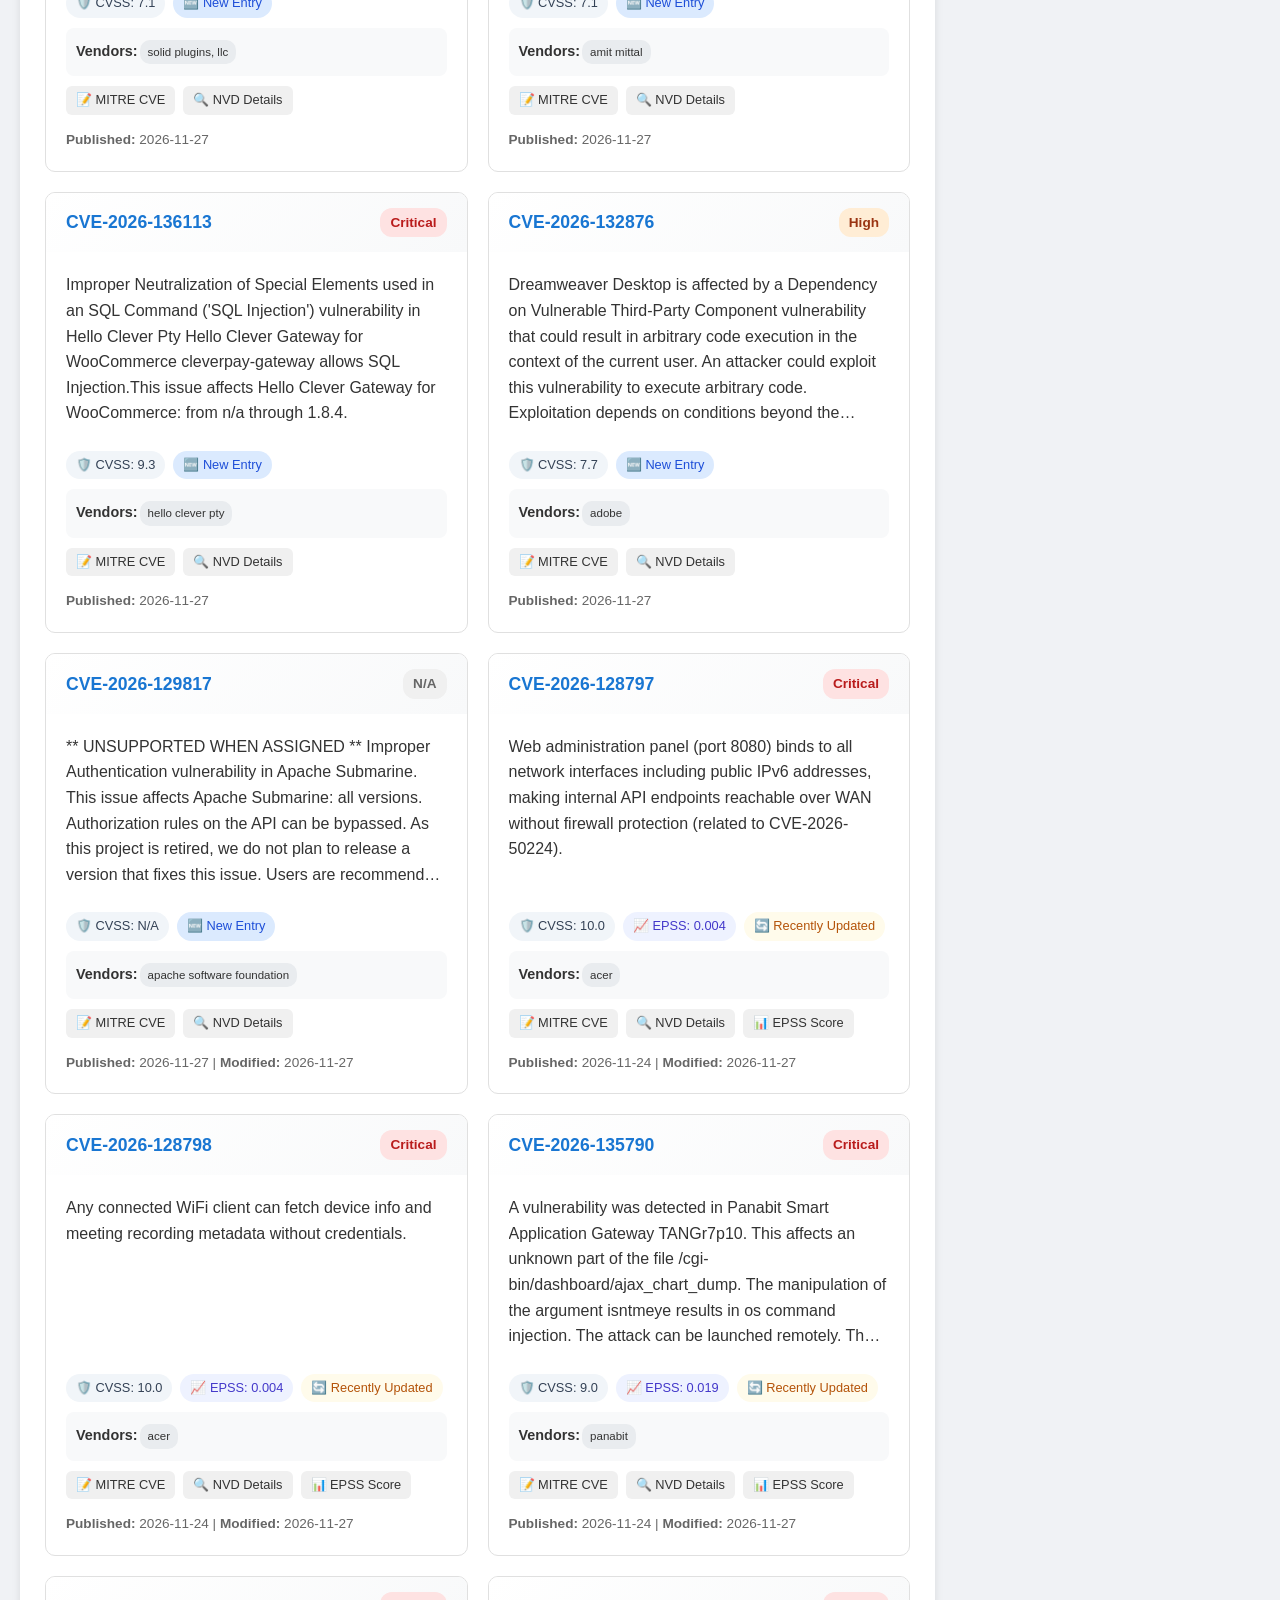
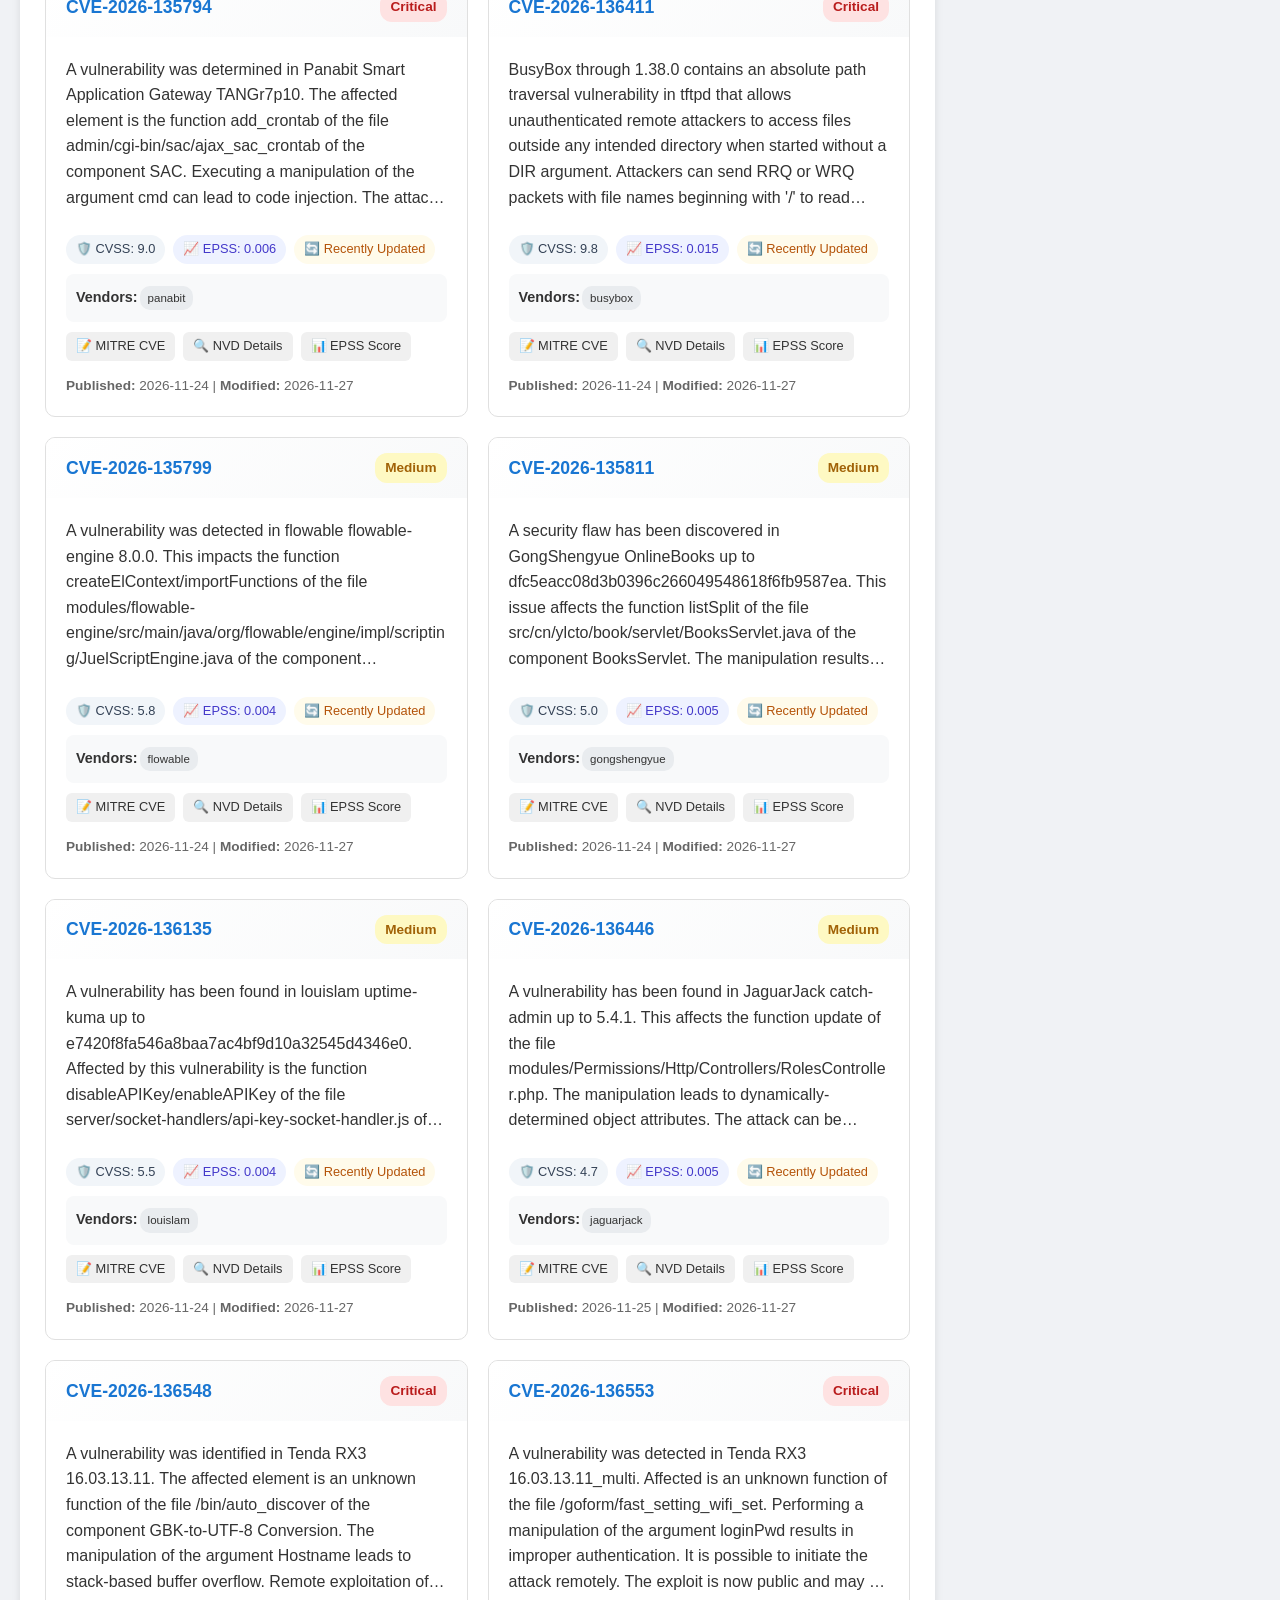
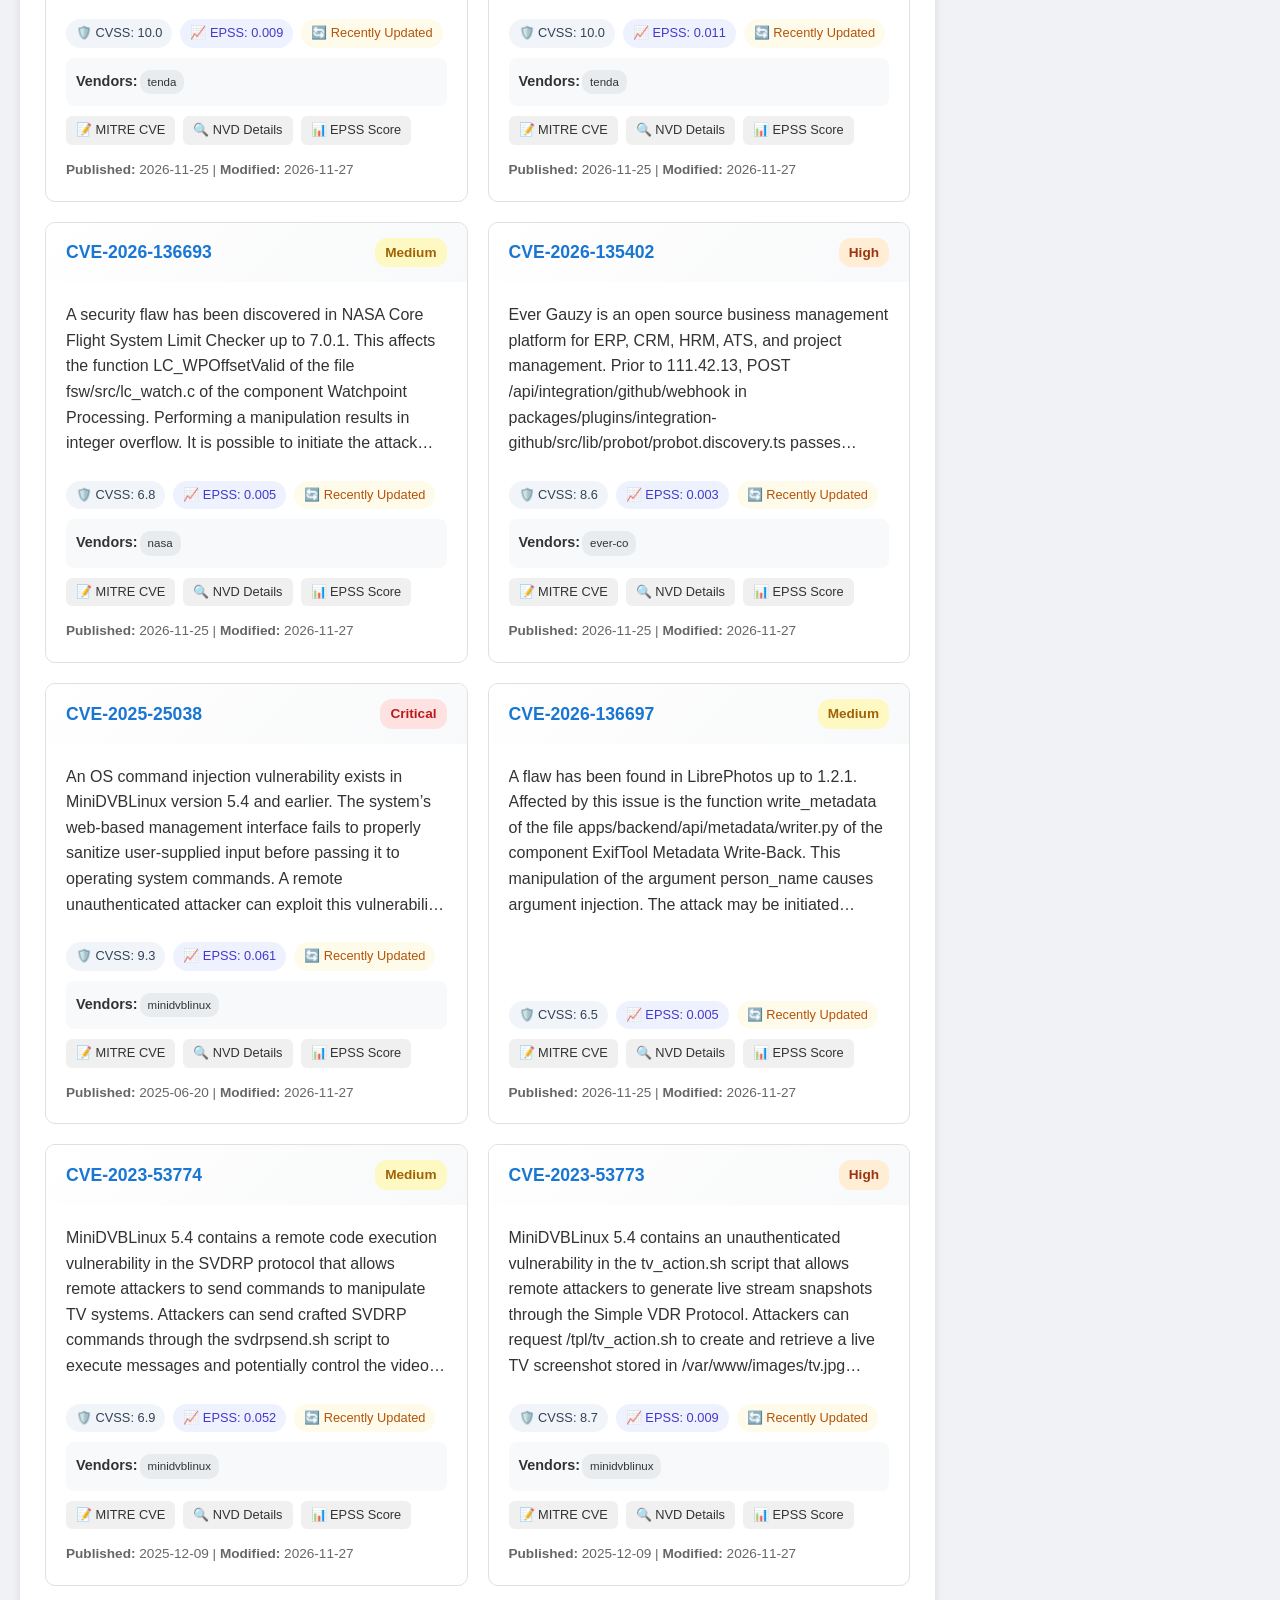
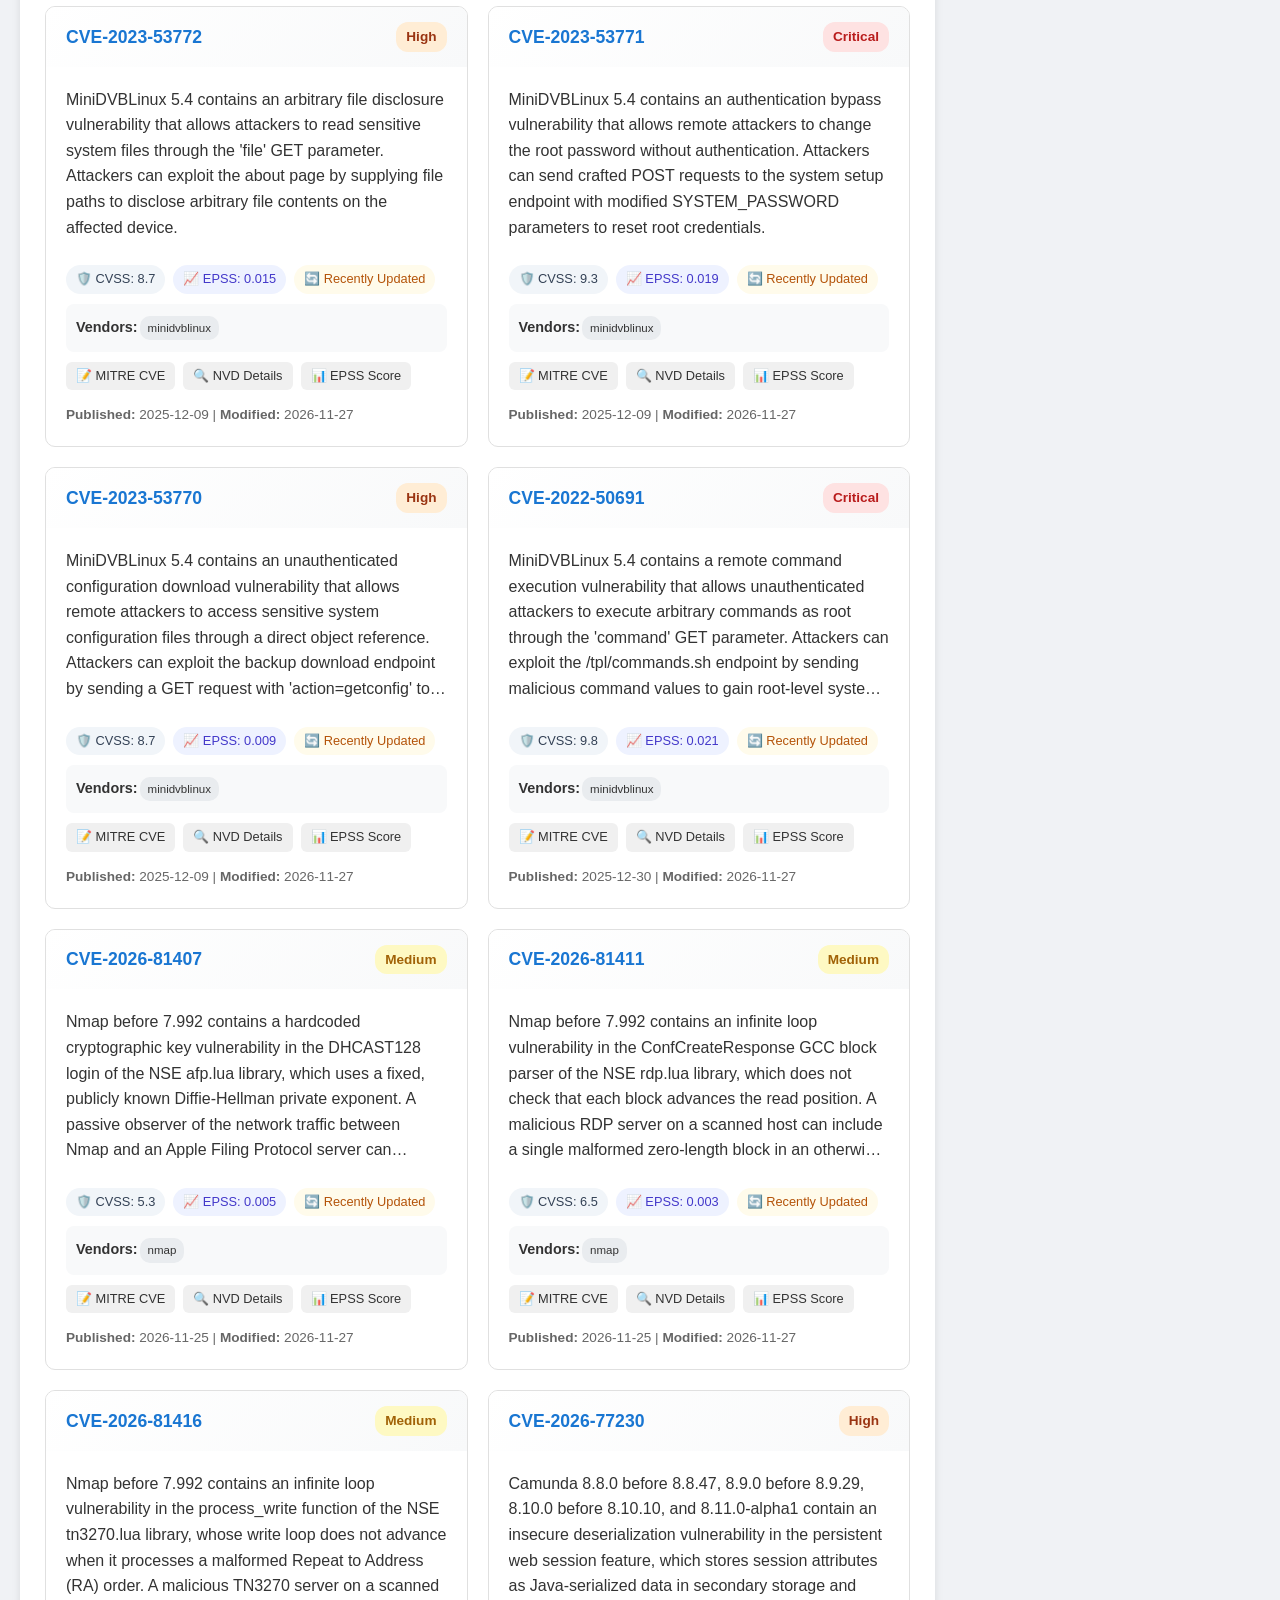
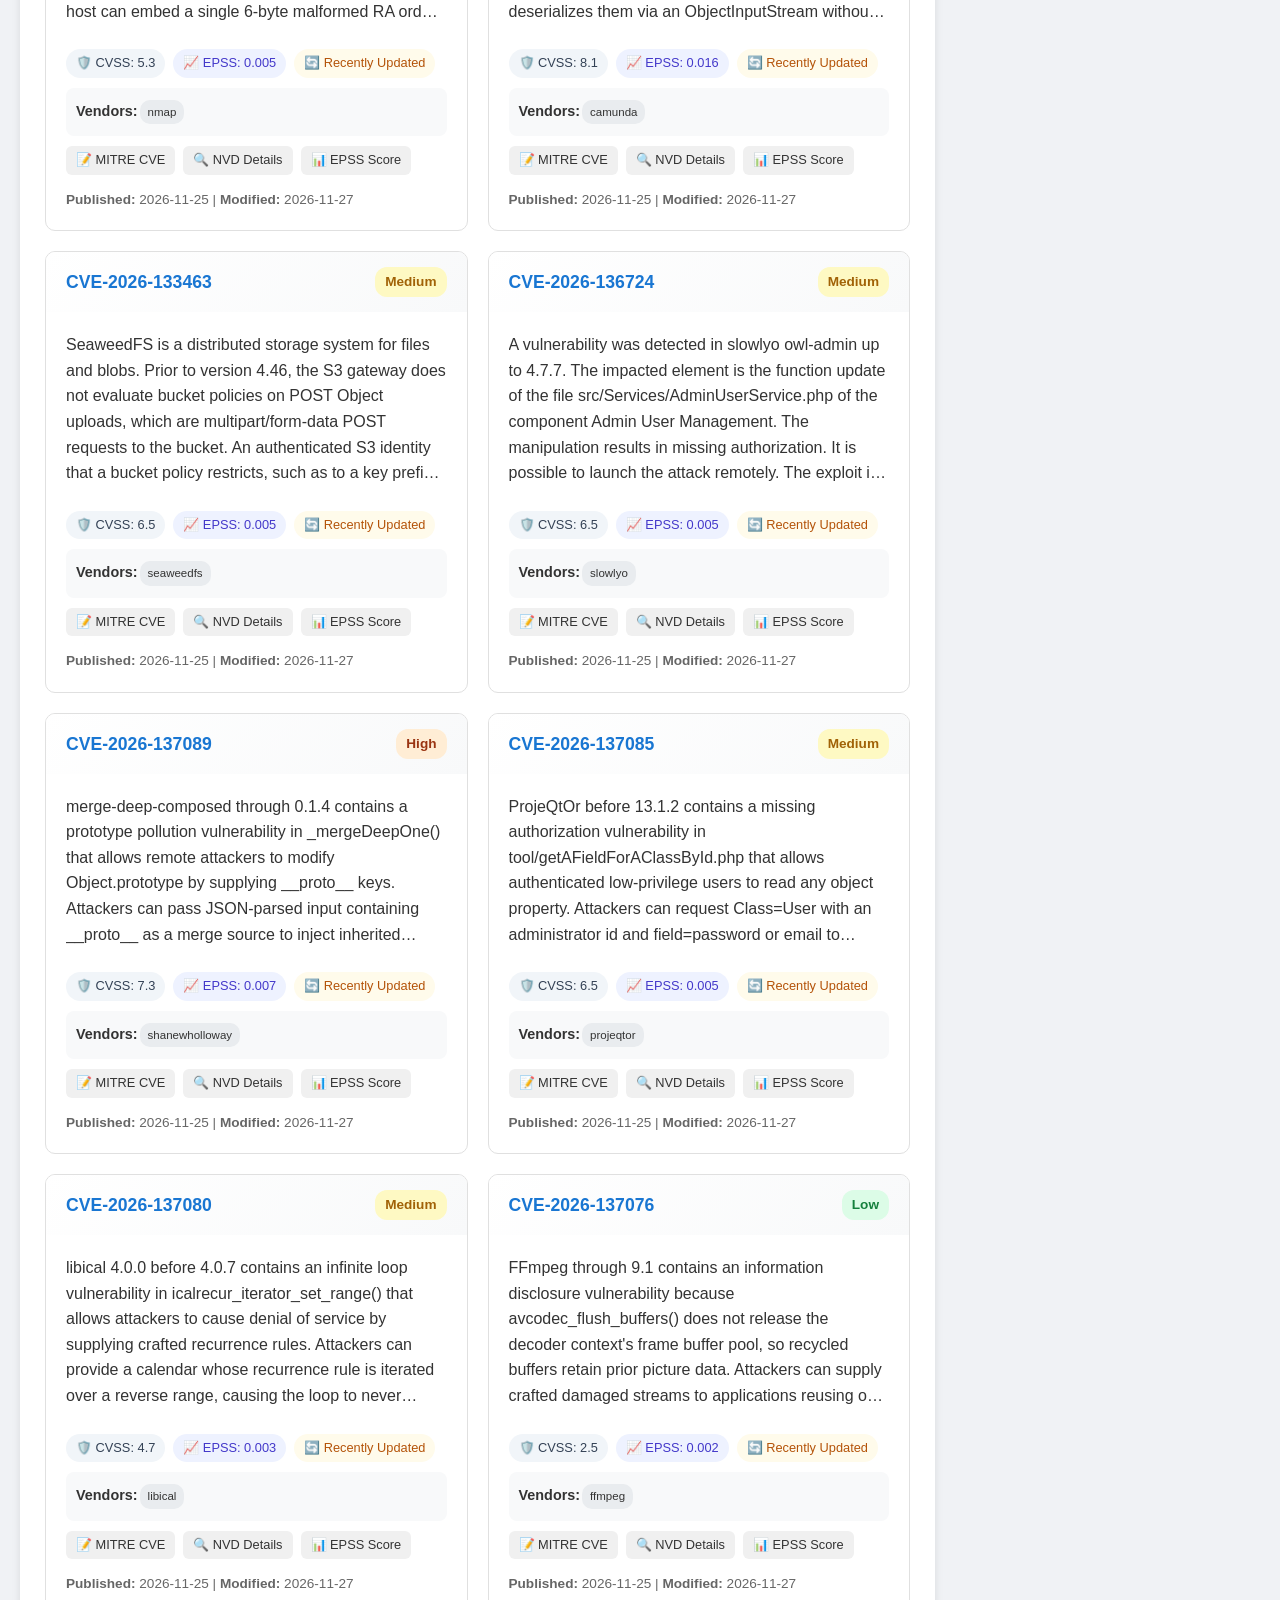
==== commit f9ecff2d: "CVE Daily update - 2026-11-28 Updated security reports in docs/" ====
--- a/docs/index.html
+++ b/docs/index.html
@@ -3,7 +3,7 @@
 <head>
     <meta charset="UTF-8">
     <meta name="viewport" content="width=device-width, initial-scale=1.0">
-    <title>CVE Daily - 2026-11-27</title>
+    <title>CVE Daily - 2026-11-28</title>
     <!-- Theme + language initialization - must run before the stylesheet
          and renderer to prevent a flash of wrong theme/language -->
     <script>
@@ -30,7 +30,7 @@
          these two URLs, so the browser caches the shell + assets and only
          re-downloads the (daily-changing) data files -->
     <script>
-        window.DAILY_CVE_DATA_URL = "data/2026/cves_20261127.json";
+        window.DAILY_CVE_DATA_URL = "data/2026/cves_20261128.json";
         window.DAILY_CVE_AI_URL = null;
     </script>
 </head>
@@ -89,15 +89,15 @@
                     <span class="date-cluster">
                         <button type="button" class="date-nav" id="date-prev" onclick="switchDateStep(-1)" aria-label="Previous day / 前一天" title="Previous day / 前一天" disabled>&#8249;</button>
                         <span class="title-date">
-                            <button type="button" id="date-btn" onclick="toggleDatePanel(event)" aria-haspopup="listbox" aria-expanded="false" aria-label="Report date / 报告日期">2026-11-27</button>
+                            <button type="button" id="date-btn" onclick="toggleDatePanel(event)" aria-haspopup="listbox" aria-expanded="false" aria-label="Report date / 报告日期">2026-11-28</button>
                             <div id="date-panel" class="date-panel" role="listbox"></div>
                         </span>
                         <button type="button" class="date-nav" id="date-next" onclick="switchDateStep(1)" aria-label="Next day / 后一天" title="Next day / 后一天" disabled>&#8250;</button>
                     </span>
                     <span class="meta-group">
-                        <span class="meta-info"><span id="meta-total">1069</span> <span class="lang-en">CVEs</span><span class="lang-zh">条 CVE</span></span>
+                        <span class="meta-info"><span id="meta-total">600</span> <span class="lang-en">CVEs</span><span class="lang-zh">条 CVE</span></span>
                         <span class="meta-sep" aria-hidden="true">·</span>
-                        <span class="meta-info"><span class="lang-en">Generated</span><span class="lang-zh">生成于</span> <span id="generated-time">09:30</span></span>
+                        <span class="meta-info"><span class="lang-en">Generated</span><span class="lang-zh">生成于</span> <span id="generated-time">08:42</span></span>
                     </span>
                 </div>
             </header>
@@ -108,19 +108,19 @@
             <div class="summary-box">
                 <div class="summary-stats">
                     <div class="stat-card" onclick="applySingleFilter('all')">
-                        <div class="stat-number" id="stat-total">1069</div>
+                        <div class="stat-number" id="stat-total">600</div>
                         <div><span class="lang-en">Total Vulnerabilities</span><span class="lang-zh">漏洞总数</span></div>
                     </div>
                     <div class="stat-card" onclick="applySingleFilter('high-risk')">
-                        <div class="stat-number" id="stat-high-risk">486</div>
+                        <div class="stat-number" id="stat-high-risk">243</div>
                         <div><span class="lang-en">High Risk (CVSS &gt; 7.0)</span><span class="lang-zh">高危 (CVSS &gt; 7.0)</span></div>
                     </div>
                     <div class="stat-card" onclick="applySingleFilter('cisa')">
-                        <div class="stat-number" id="stat-cisa">11</div>
+                        <div class="stat-number" id="stat-cisa">5</div>
                         <div><span class="lang-en">In CISA KEV</span><span class="lang-zh">CISA KEV 收录</span></div>
                     </div>
                     <div class="stat-card" onclick="applySingleFilter('epss')">
-                        <div class="stat-number" id="stat-epss">111</div>
+                        <div class="stat-number" id="stat-epss">81</div>
                         <div><span class="lang-en">High EPSS (≥0.01)</span><span class="lang-zh">高 EPSS (≥0.01)</span></div>
                     </div>
                 </div>
@@ -156,19 +156,19 @@
             <div class="filter-section">
                 <div class="filter-title">🛡️ <span class="lang-en">Filter by CVSS Severity</span><span class="lang-zh">按 CVSS 严重度筛选</span></div>
                 <div style="display: flex; flex-wrap: wrap; gap: 5px;">
-                    <span class="filter-item filter-critical" id="filter-critical" onclick="applySingleFilterBySeverity('critical')">Critical (72)</span>
-                    <span class="filter-item filter-high" id="filter-high" onclick="applySingleFilterBySeverity('high')">High (429)</span>
-                    <span class="filter-item filter-medium" id="filter-medium" onclick="applySingleFilterBySeverity('medium')">Medium (469)</span>
-                    <span class="filter-item filter-low" id="filter-low" onclick="applySingleFilterBySeverity('low')">Low (37)</span>
-                    <span class="filter-item filter-na" id="filter-na" onclick="applySingleFilterBySeverity('na')"><span class="lang-en">N/A</span><span class="lang-zh">未评分</span> (62)</span>
+                    <span class="filter-item filter-critical" id="filter-critical" onclick="applySingleFilterBySeverity('critical')">Critical (44)</span>
+                    <span class="filter-item filter-high" id="filter-high" onclick="applySingleFilterBySeverity('high')">High (204)</span>
+                    <span class="filter-item filter-medium" id="filter-medium" onclick="applySingleFilterBySeverity('medium')">Medium (237)</span>
+                    <span class="filter-item filter-low" id="filter-low" onclick="applySingleFilterBySeverity('low')">Low (35)</span>
+                    <span class="filter-item filter-na" id="filter-na" onclick="applySingleFilterBySeverity('na')"><span class="lang-en">N/A</span><span class="lang-zh">未评分</span> (80)</span>
                 </div>
             </div>
 
             <div class="filter-section">
                 <div class="filter-title">🏷️ <span class="lang-en">Filter by Status</span><span class="lang-zh">按状态筛选</span></div>
                 <div style="display: flex; flex-wrap: wrap; gap: 5px;">
-                    <span class="filter-metric-tag filter-tag-exp" id="filter-modified" onclick="toggleStatusFilter('modified')">🔄 <span class="lang-en">Recently Modified (508)</span><span class="lang-zh">最近修改 (508)</span></span>
-                    <span class="filter-metric-tag filter-tag-cvss" id="filter-published" onclick="toggleStatusFilter('published')">🆕 <span class="lang-en">Newly Published (561)</span><span class="lang-zh">新发布 (561)</span></span>
+                    <span class="filter-metric-tag filter-tag-exp" id="filter-modified" onclick="toggleStatusFilter('modified')">🔄 <span class="lang-en">Recently Modified (295)</span><span class="lang-zh">最近修改 (295)</span></span>
+                    <span class="filter-metric-tag filter-tag-cvss" id="filter-published" onclick="toggleStatusFilter('published')">🆕 <span class="lang-en">Newly Published (305)</span><span class="lang-zh">新发布 (305)</span></span>
                 </div>
             </div>
 
@@ -184,14 +184,14 @@
                 <div class="ai-category-nav">
                     <h4>📋 <span class="lang-en">Categories</span><span class="lang-zh">分类目录</span></h4>
                     <ul id="ai-nav-list">
-                        <li onclick="scrollToCategory('Desktop_OS')">💻 <span class="lang-en">Desktop OS</span><span class="lang-zh">桌面操作系统</span> (13)</li><li onclick="scrollToCategory('Mobile_Security')">📱 <span class="lang-en">Mobile Security</span><span class="lang-zh">移动安全</span> (4)</li><li onclick="scrollToCategory('IoT_Security')">📡 <span class="lang-en">IoT Security</span><span class="lang-zh">IoT安全</span> (6)</li><li onclick="scrollToCategory('Cloud_Security')">☁️ <span class="lang-en">Cloud Security</span><span class="lang-zh">云安全</span> (18)</li><li onclick="scrollToCategory('Network_Devices')">🌐 <span class="lang-en">Network Devices</span><span class="lang-zh">网络设备</span> (14)</li><li onclick="scrollToCategory('Industrial_Control')">🏭 <span class="lang-en">Industrial Control</span><span class="lang-zh">工业控制</span> (2)</li><li onclick="scrollToCategory('Web_Security')">🔐 <span class="lang-en">Web Security</span><span class="lang-zh">Web安全</span> (17)</li><li onclick="scrollToCategory('Databases___Middleware')">🗄️ <span class="lang-en">Databases &amp; Middleware</span><span class="lang-zh">数据库与中间件</span> (15)</li><li onclick="scrollToCategory('Other')">📌 <span class="lang-en">Other</span><span class="lang-zh">其他</span> (10)</li>
+                        <li onclick="scrollToCategory('Desktop_OS')">💻 <span class="lang-en">Desktop OS</span><span class="lang-zh">桌面操作系统</span> (9)</li><li onclick="scrollToCategory('IoT_Security')">📡 <span class="lang-en">IoT Security</span><span class="lang-zh">IoT安全</span> (5)</li><li onclick="scrollToCategory('Cloud_Security')">☁️ <span class="lang-en">Cloud Security</span><span class="lang-zh">云安全</span> (9)</li><li onclick="scrollToCategory('Network_Devices')">🌐 <span class="lang-en">Network Devices</span><span class="lang-zh">网络设备</span> (10)</li><li onclick="scrollToCategory('Industrial_Control')">🏭 <span class="lang-en">Industrial Control</span><span class="lang-zh">工业控制</span> (3)</li><li onclick="scrollToCategory('Web_Security')">🔐 <span class="lang-en">Web Security</span><span class="lang-zh">Web安全</span> (12)</li><li onclick="scrollToCategory('Databases___Middleware')">🗄️ <span class="lang-en">Databases &amp; Middleware</span><span class="lang-zh">数据库与中间件</span> (7)</li><li onclick="scrollToCategory('Other')">📌 <span class="lang-en">Other</span><span class="lang-zh">其他</span> (8)</li>
                     </ul>
                 </div>
                 <div class="ai-sidebar-stats">
                     <p>🤖 <span class="lang-en">AI Analysis</span><span class="lang-zh">AI智能分析</span></p>
-                    <p><span class="lang-en">Analysis date:</span><span class="lang-zh">分析日期:</span> <span id="ai-stat-date">2026-11-27</span></p>
-                    <p><span class="lang-en">Curated:</span><span class="lang-zh">精选漏洞:</span> <span id="ai-stat-count">99</span></p>
-                    <p><span class="lang-en">Analyzed:</span><span class="lang-zh">候选漏洞:</span> <span id="ai-stat-analyzed">501</span></p>
+                    <p><span class="lang-en">Analysis date:</span><span class="lang-zh">分析日期:</span> <span id="ai-stat-date">2026-11-28</span></p>
+                    <p><span class="lang-en">Curated:</span><span class="lang-zh">精选漏洞:</span> <span id="ai-stat-count">63</span></p>
+                    <p><span class="lang-en">Analyzed:</span><span class="lang-zh">候选漏洞:</span> <span id="ai-stat-analyzed">248</span></p>
                     <p><span class="lang-en">Model:</span><span class="lang-zh">模型来源:</span> <span id="ai-stat-model">qwen3.7-flash</span></p>
                 </div>
             </div>
@@ -203,7 +203,7 @@
         <div class="noscript-notice">
             <span class="lang-en">This report renders CVE cards with JavaScript. The complete raw data for this day is available as JSON:</span>
             <span class="lang-zh">本报告需要 JavaScript 渲染卡片。当日的完整原始数据可从 JSON 获取：</span>
-            <a href="data/2026/cves_20261127.json">data/2026/cves_20261127.json</a>
+            <a href="data/2026/cves_20261128.json">data/2026/cves_20261128.json</a>
         </div>
     </noscript>
 
@@ -219,7 +219,7 @@
                 Star on GitHub
             </a>
             <span class="separator">|</span>
-            <a href="data/2026/cves_20261127.json" id="raw-data-link" target="_blank" rel="noopener noreferrer">
+            <a href="data/2026/cves_20261128.json" id="raw-data-link" target="_blank" rel="noopener noreferrer">
                 📊 <span class="lang-en">Raw Data (JSON)</span><span class="lang-zh">原始数据 (JSON)</span>
             </a>
             <span class="separator">|</span>
